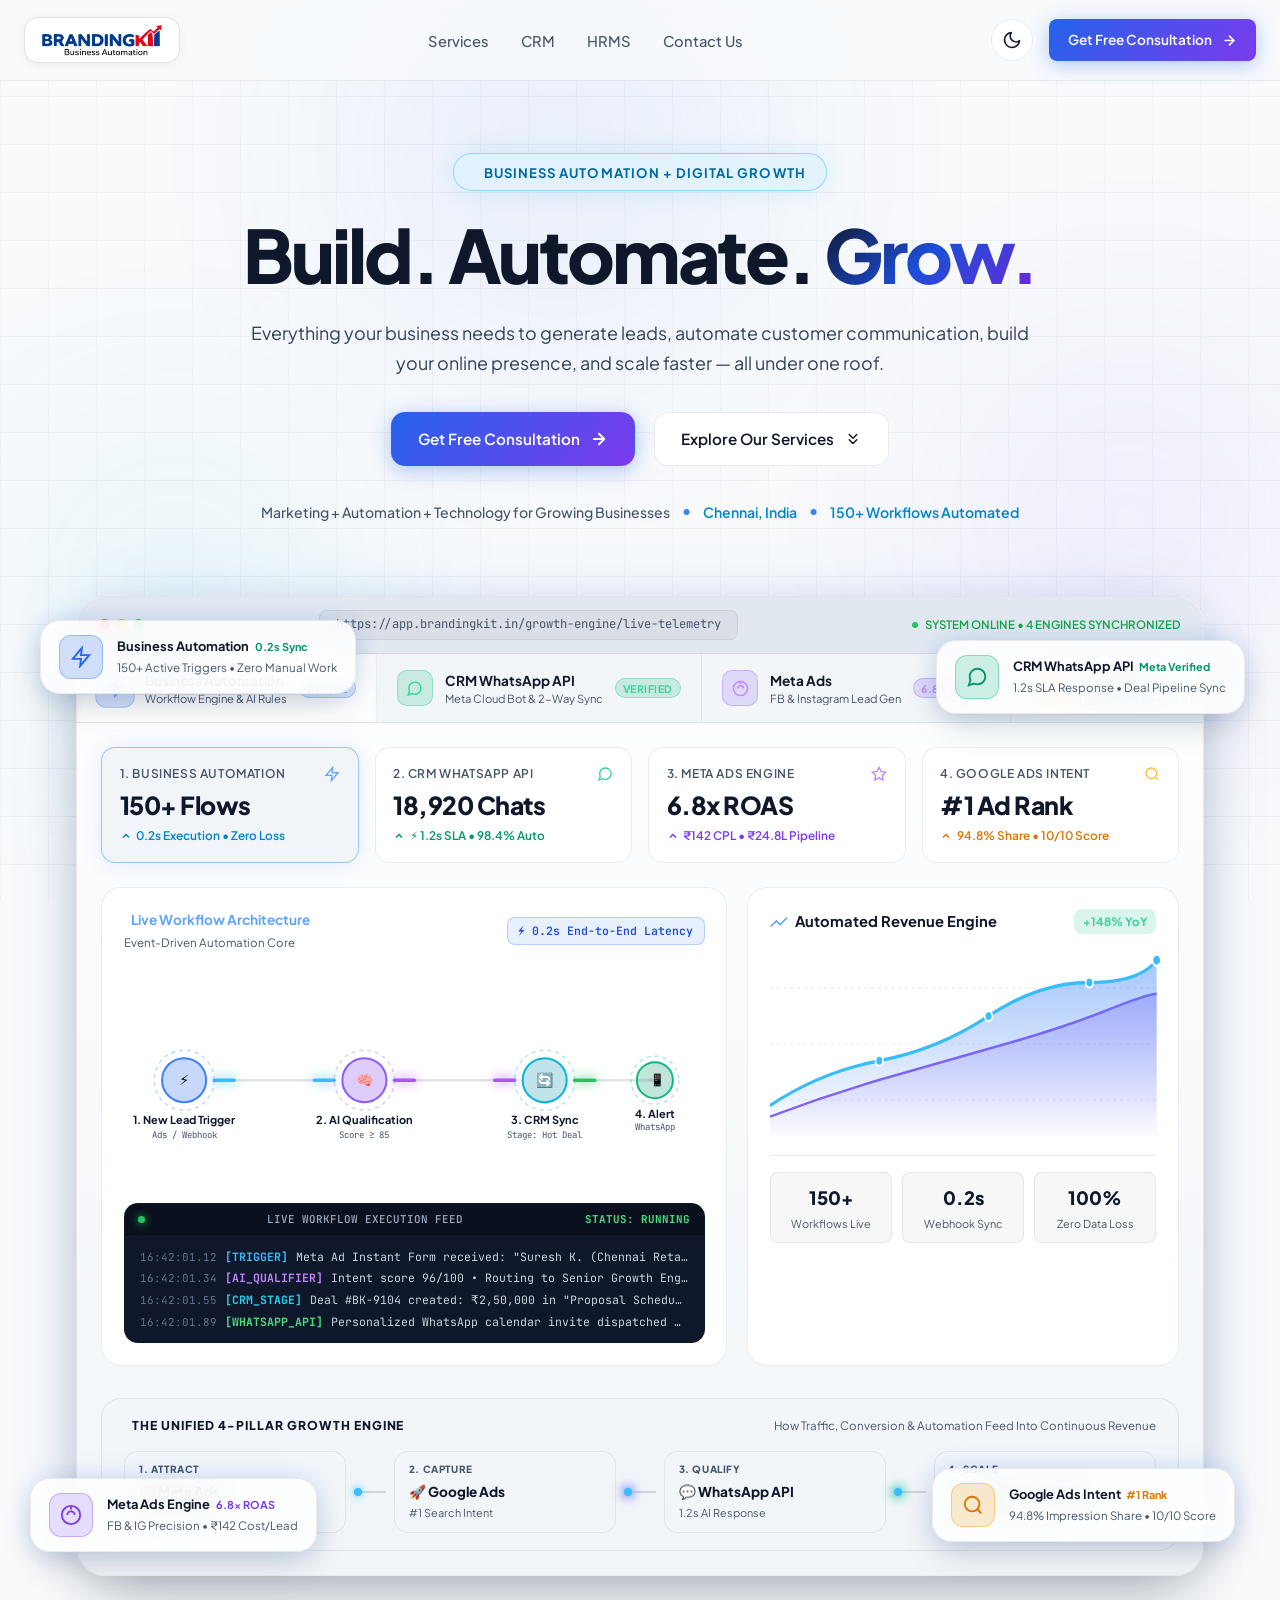
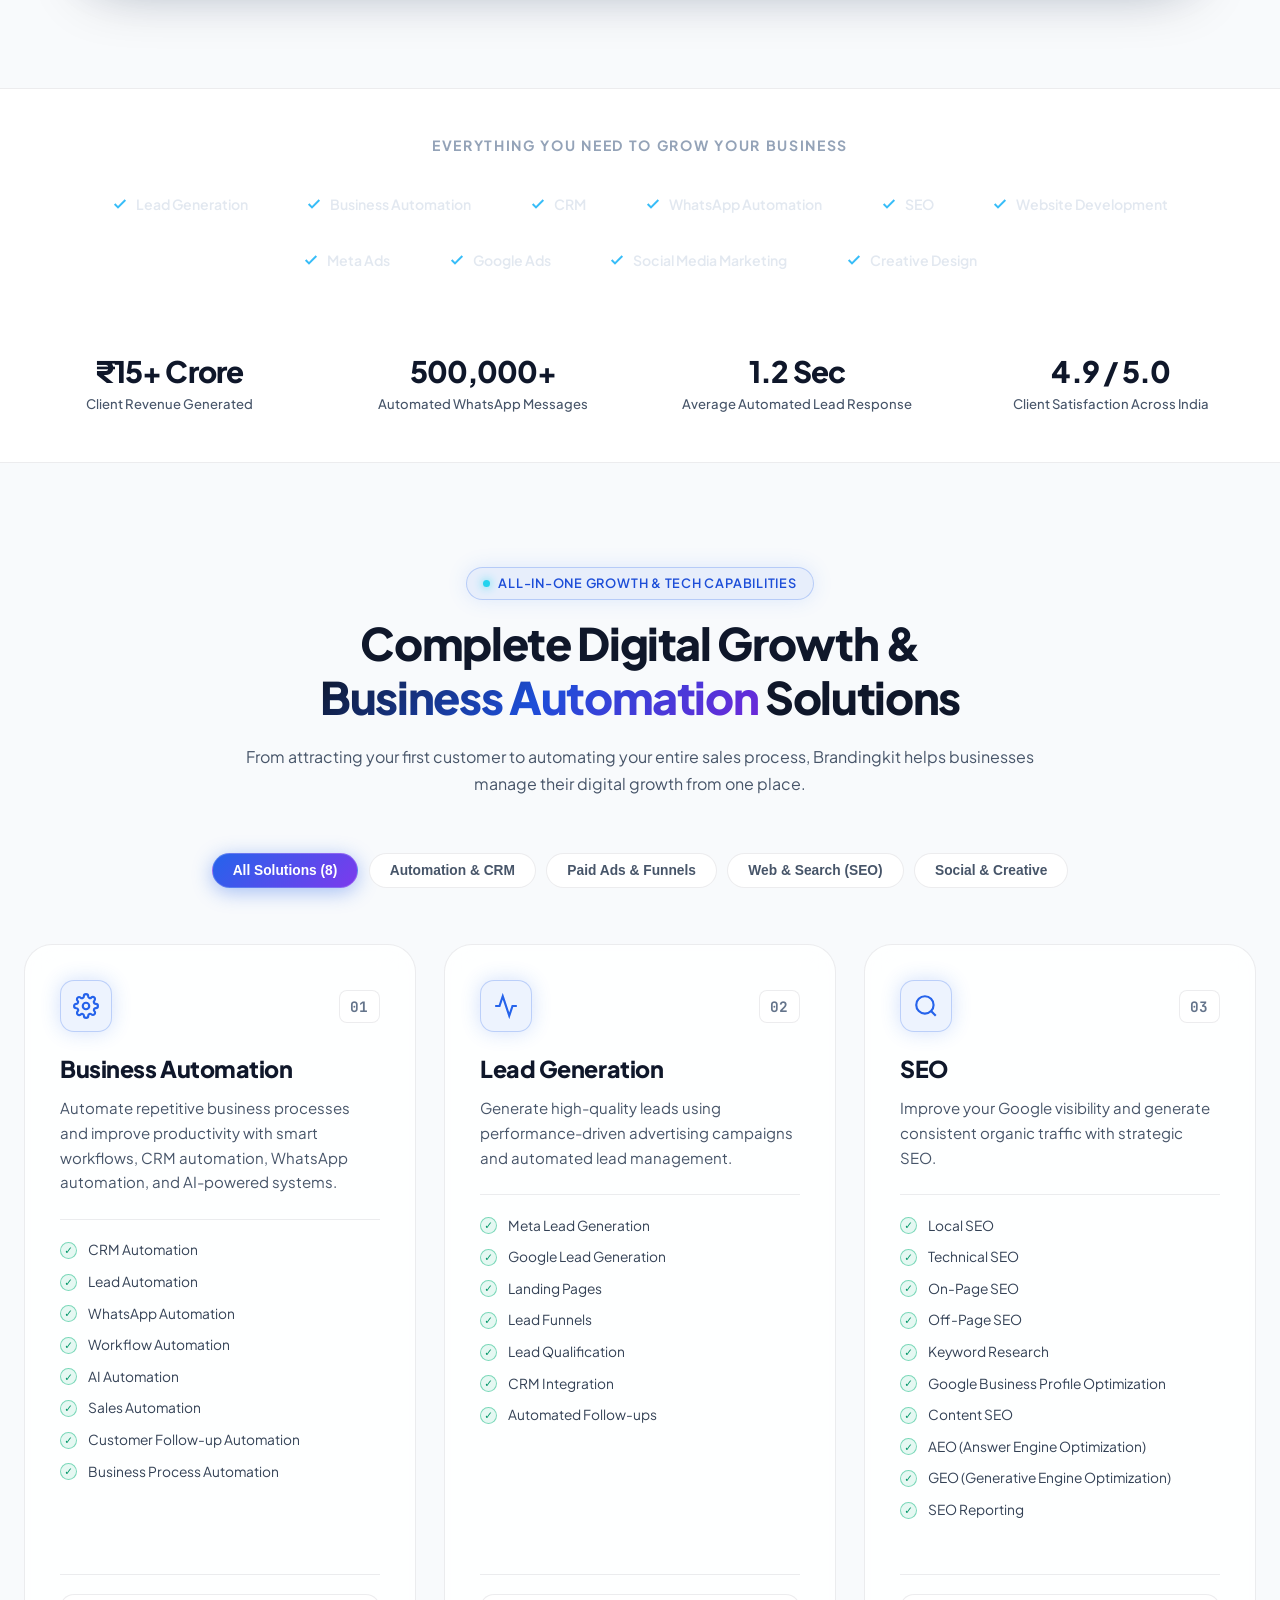
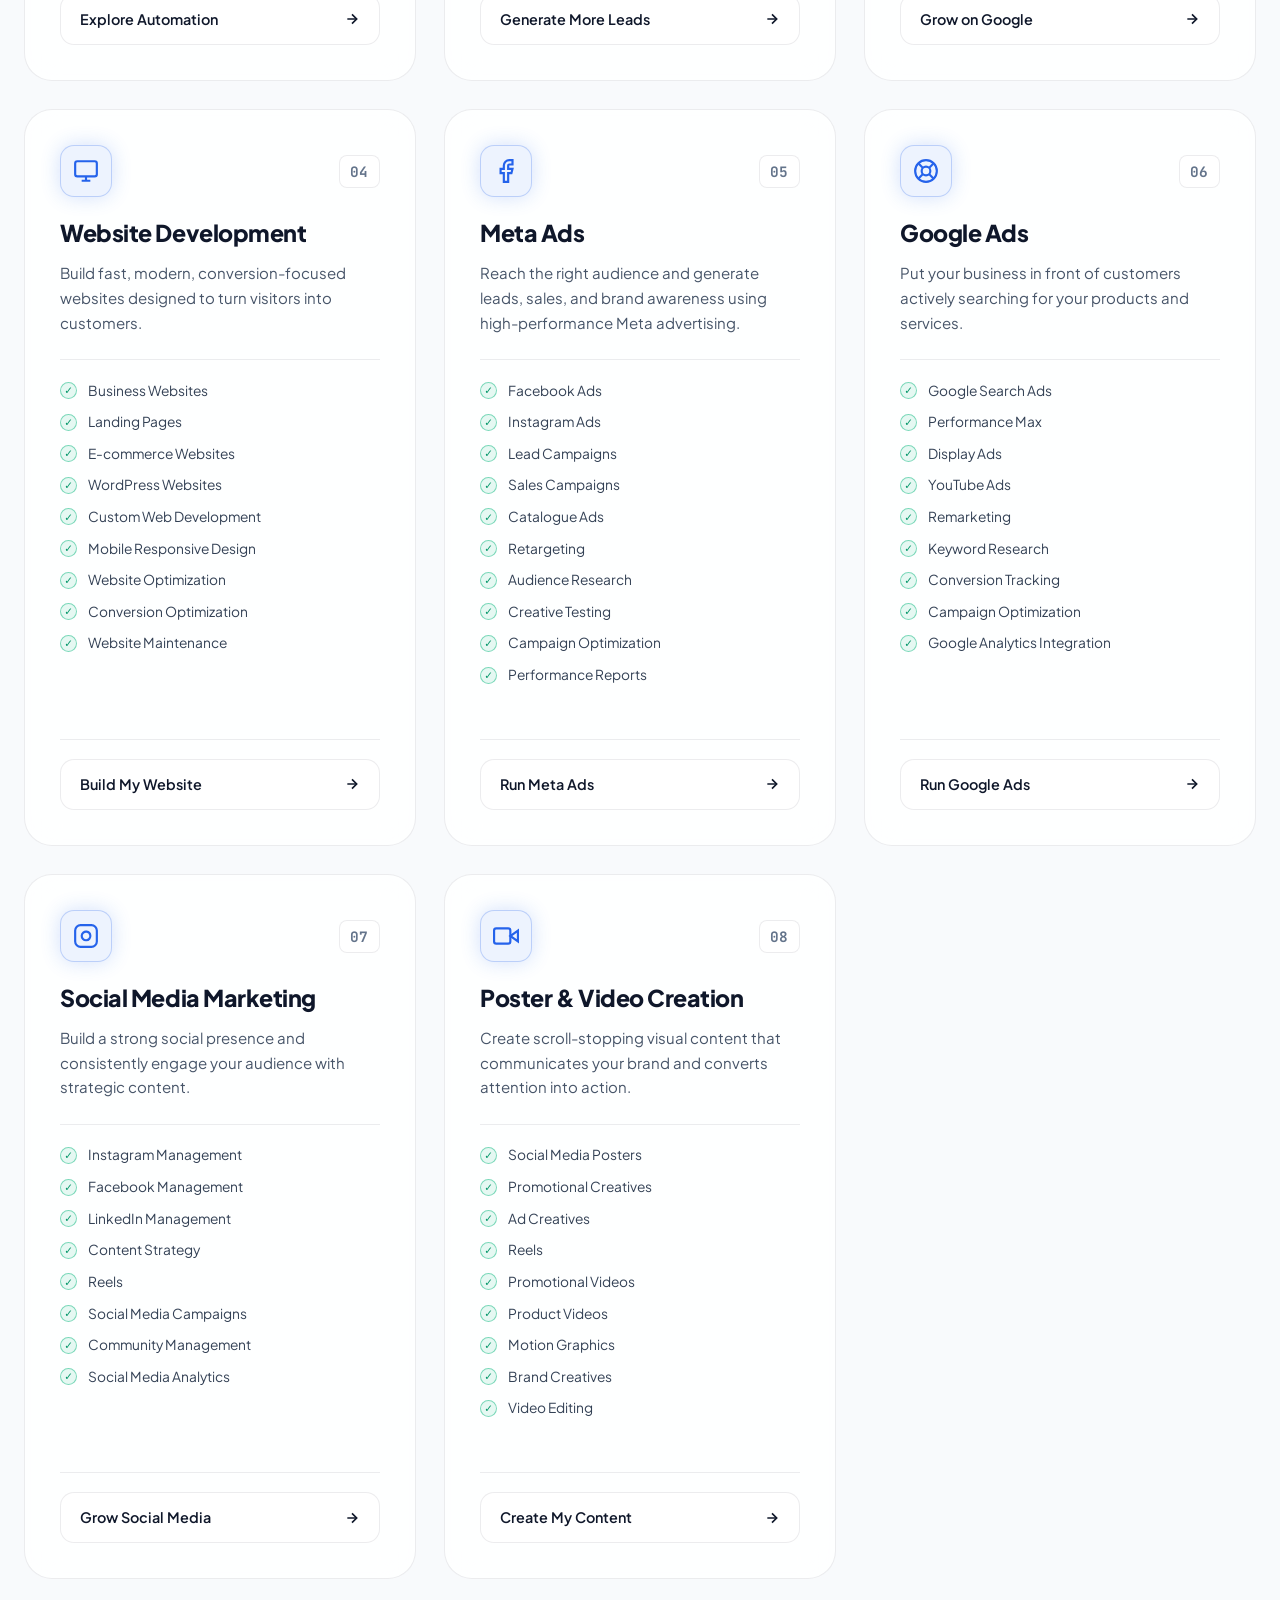
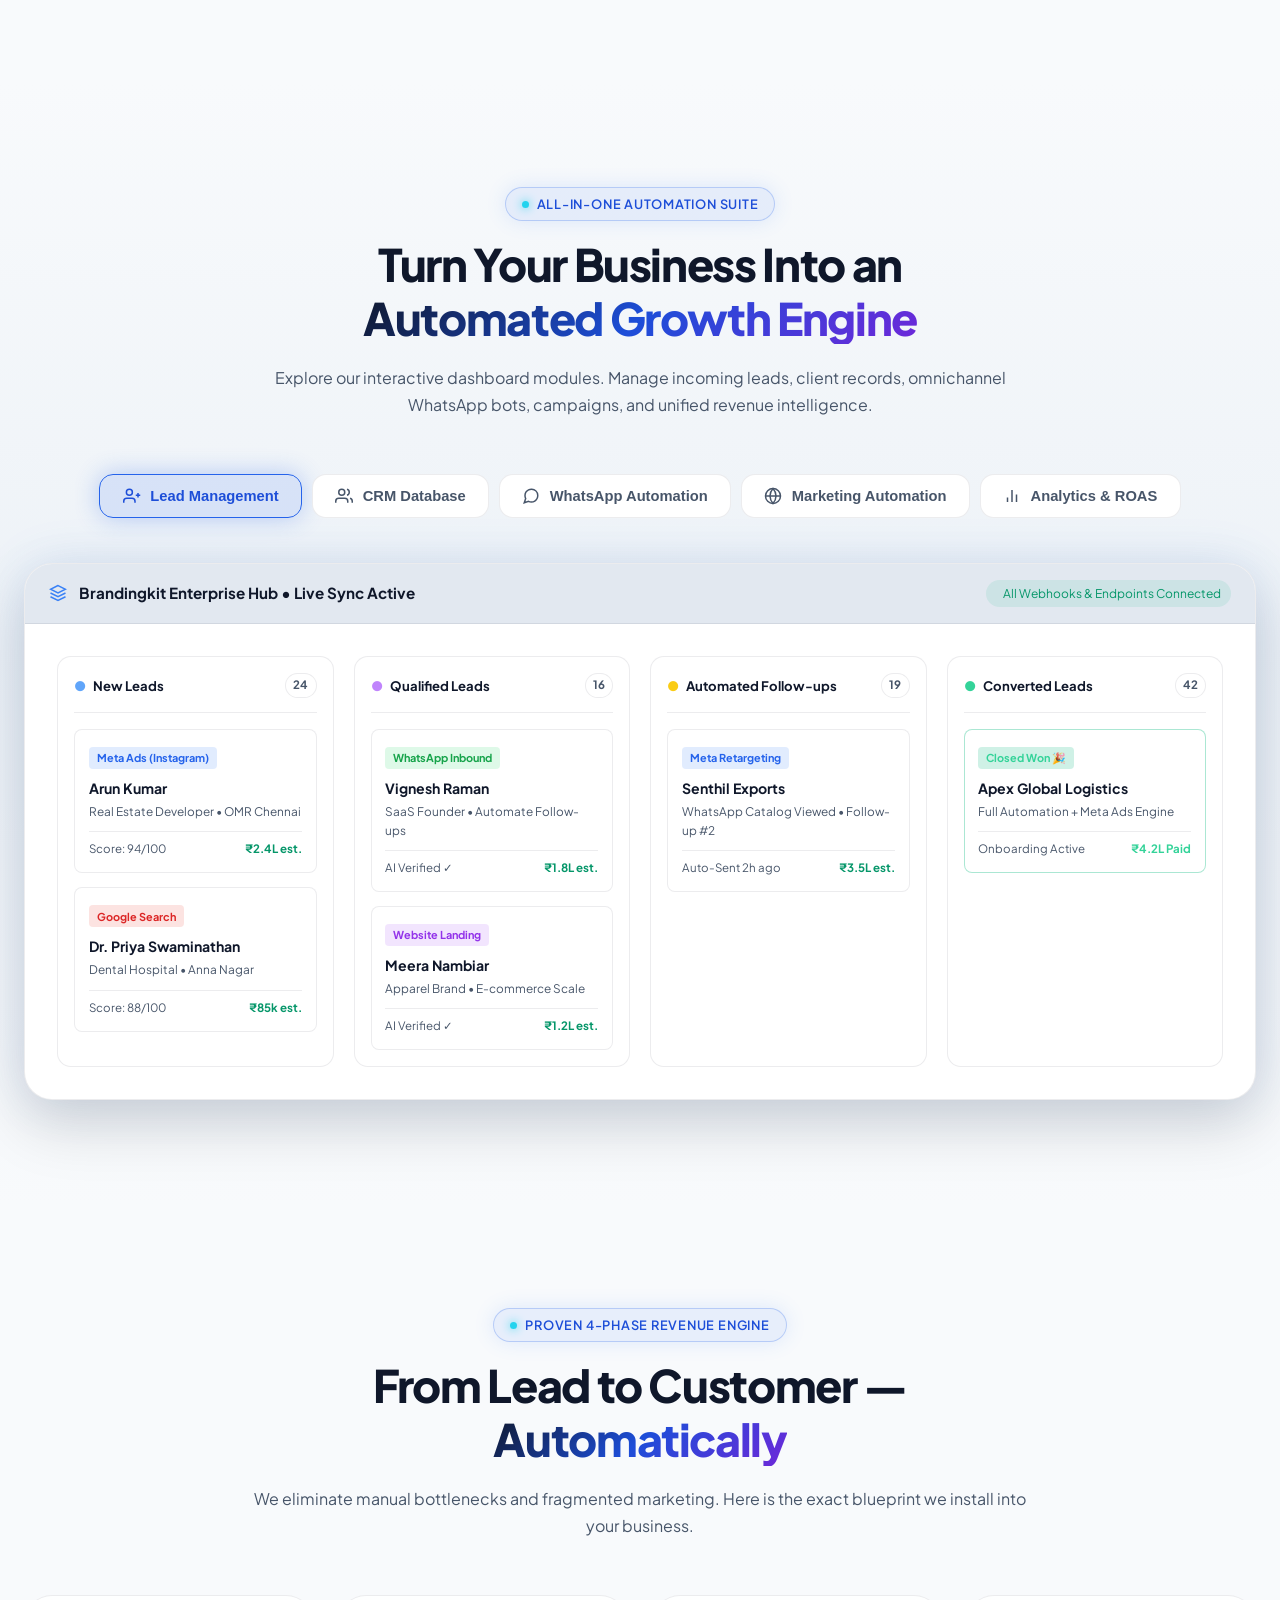
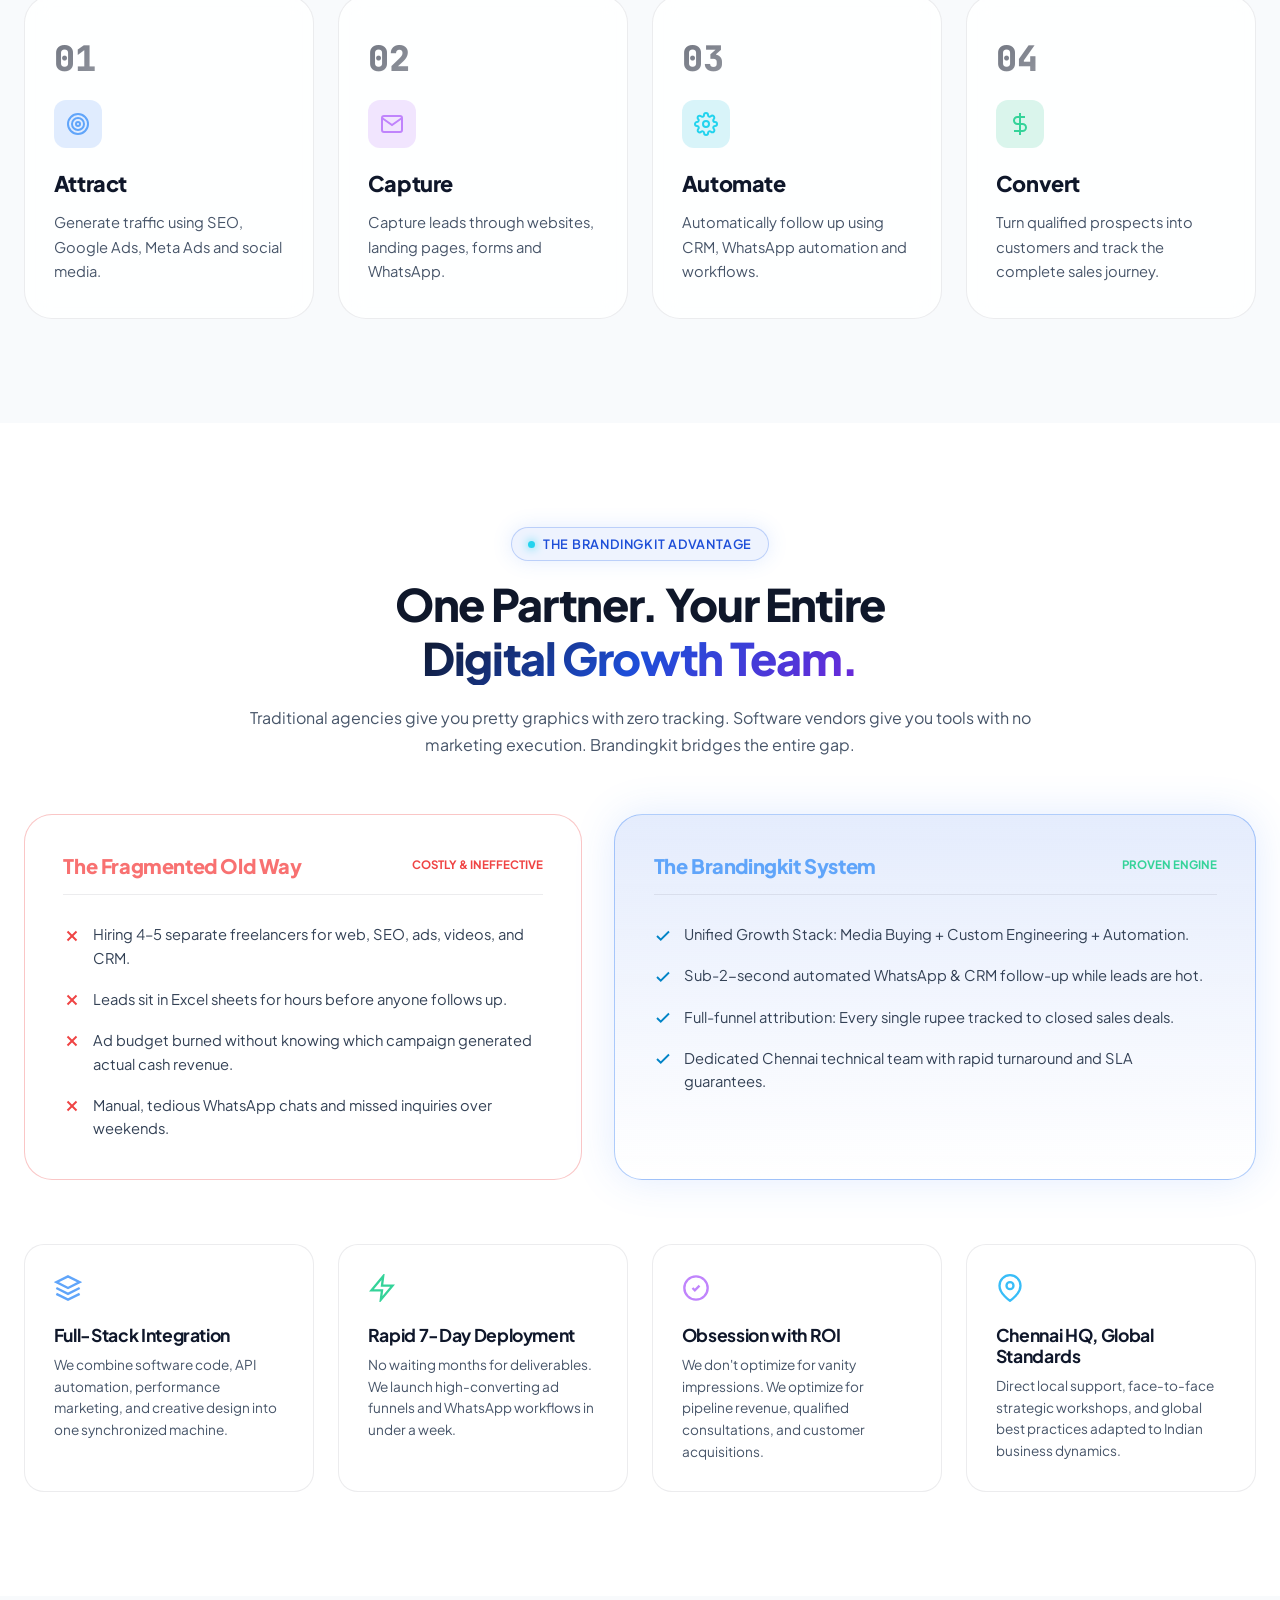
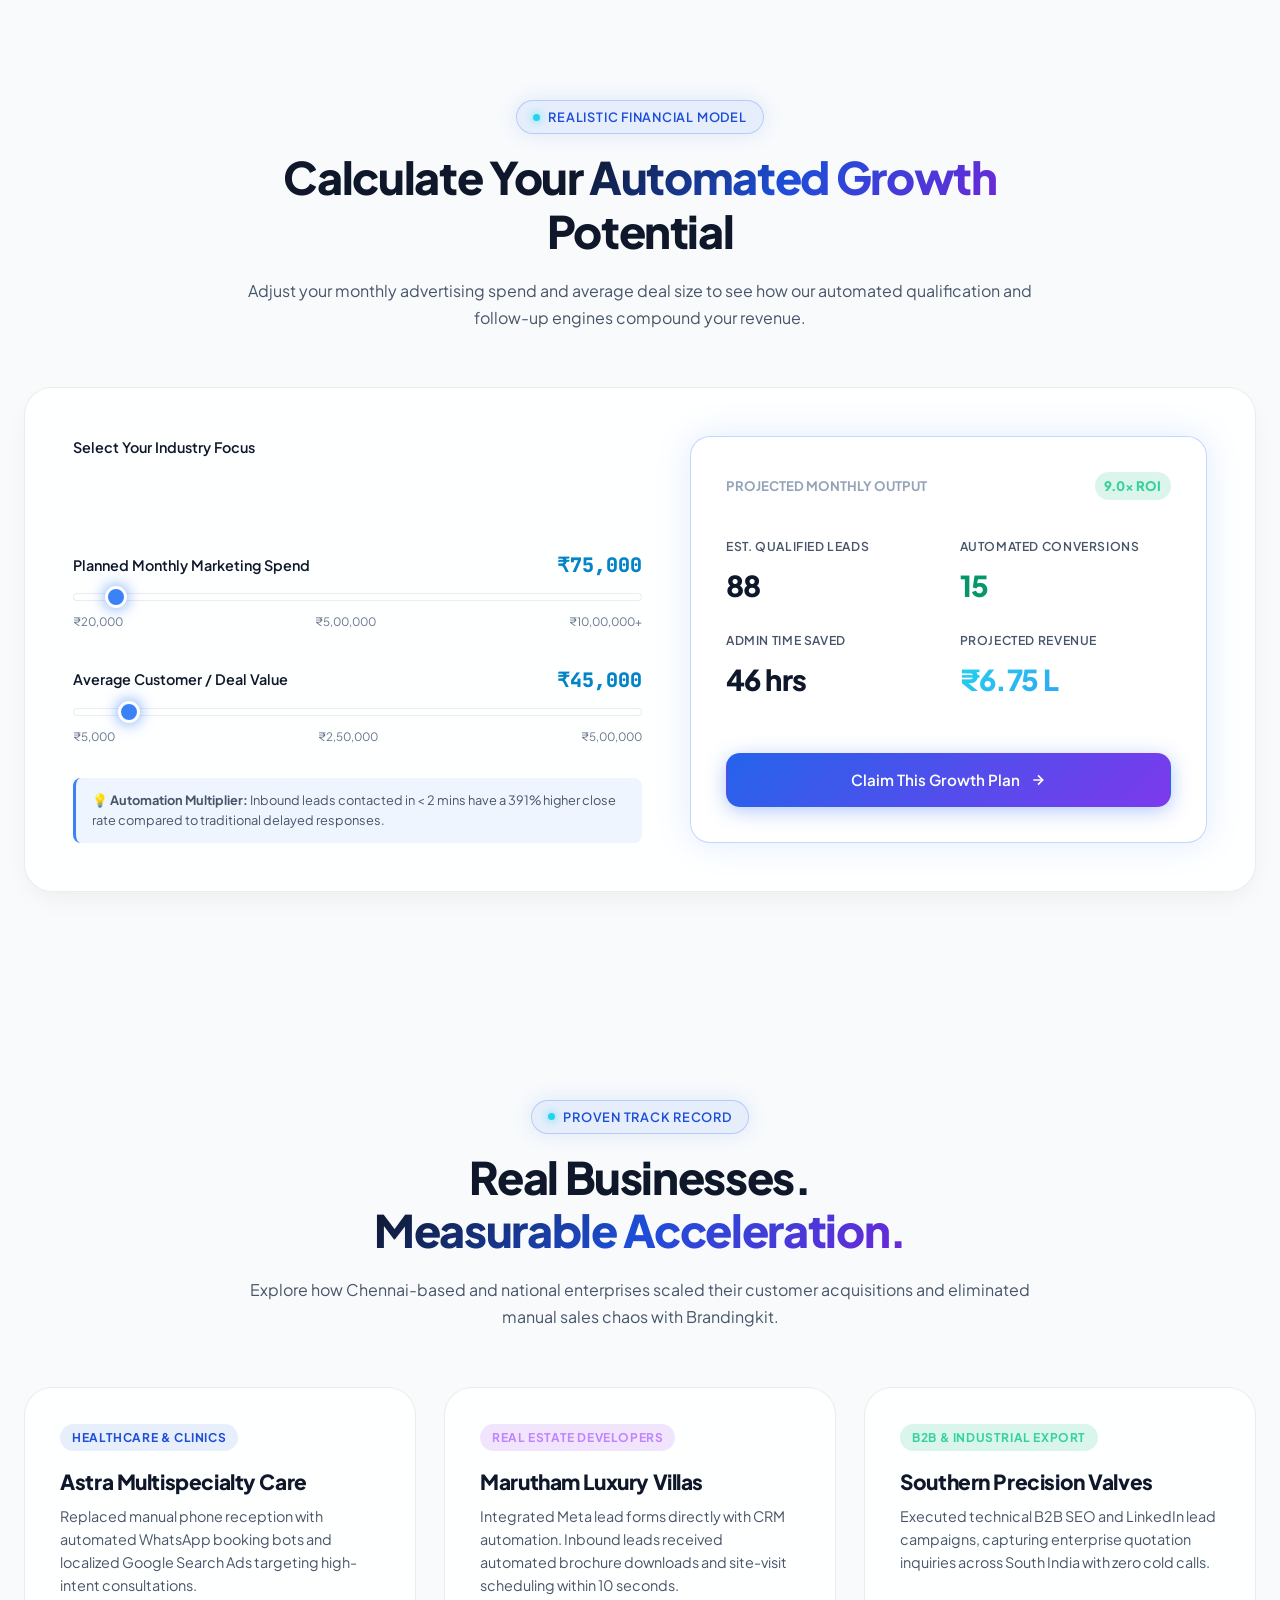
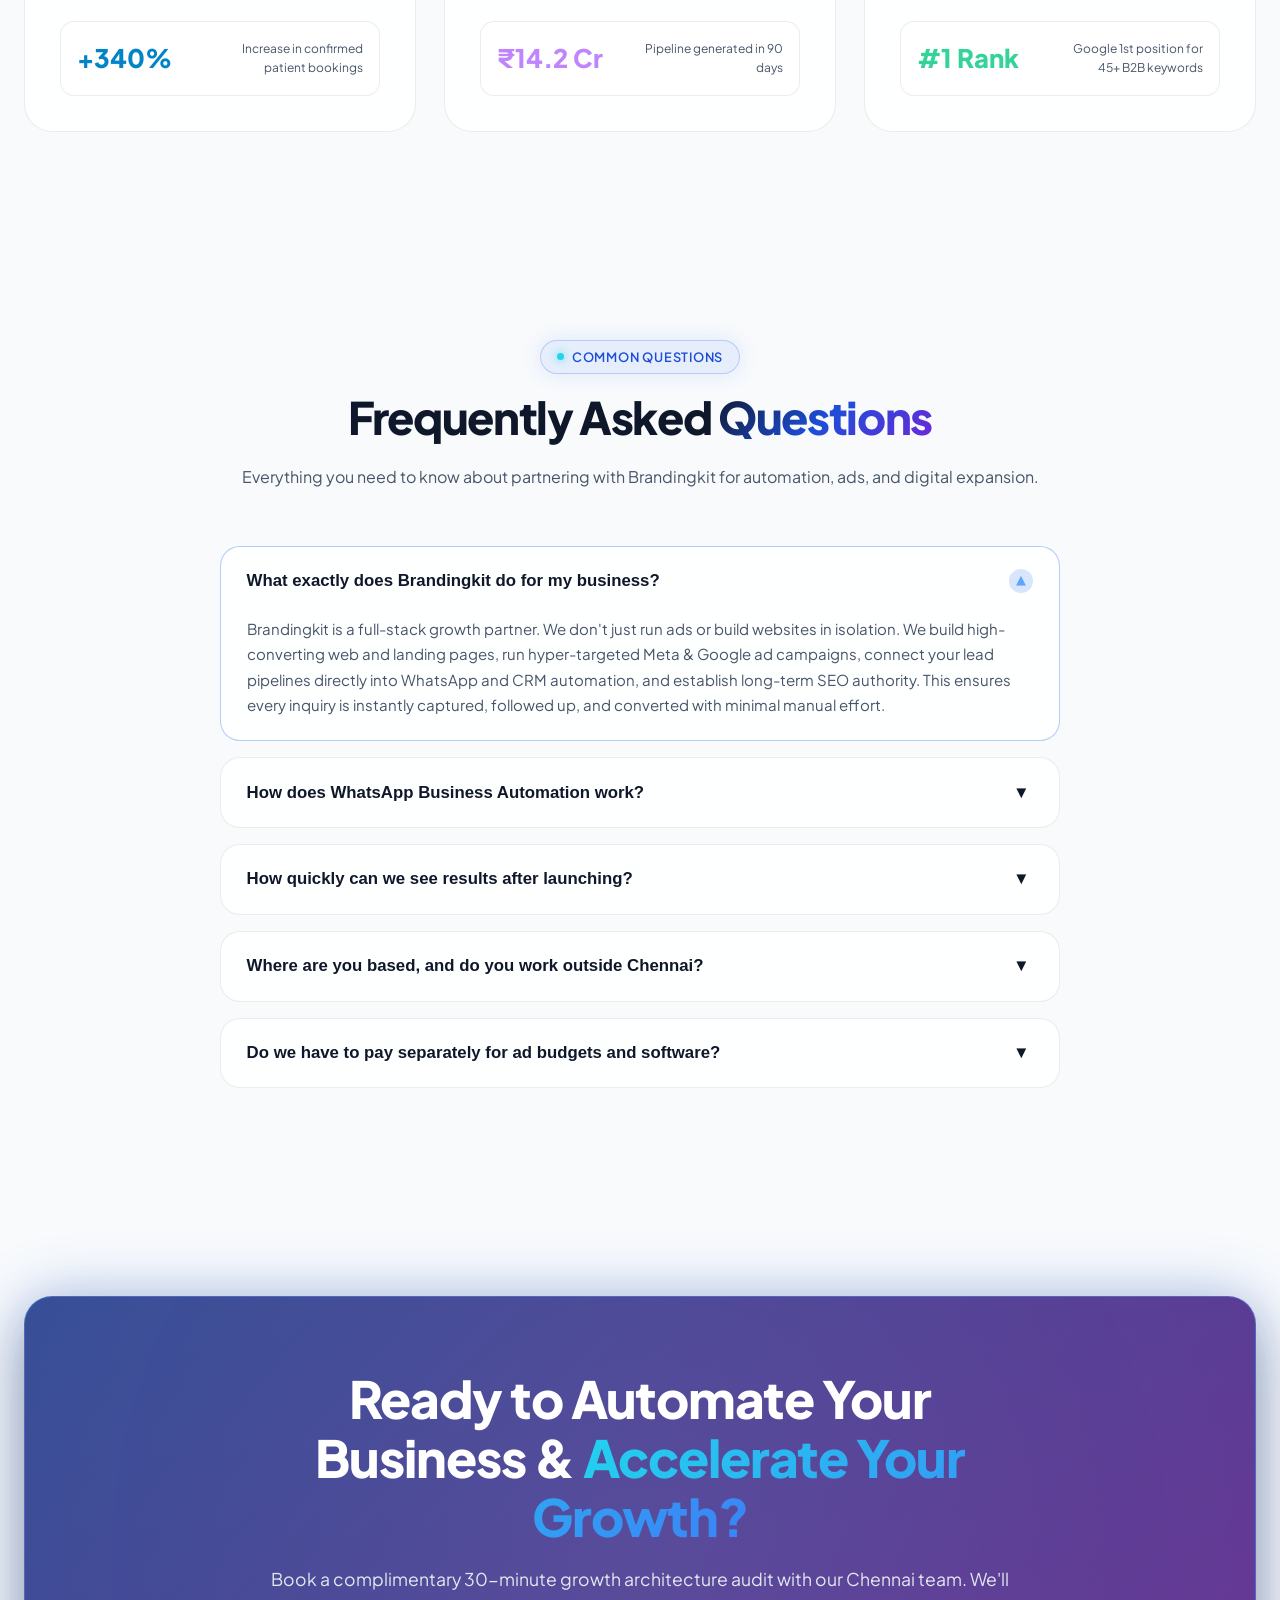
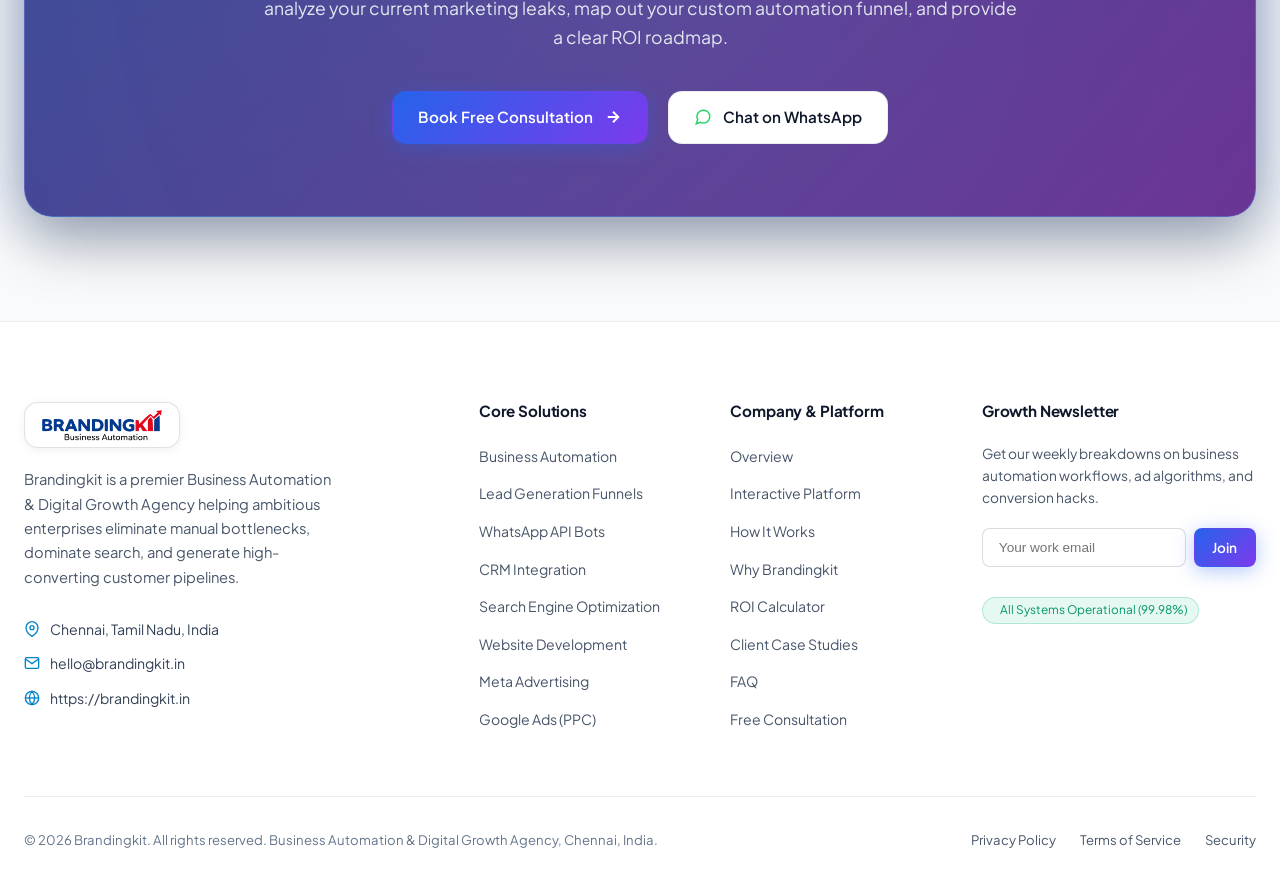
==== index.html @ 122cdb40 "Add rich animated infographics for Business Automation, CRM WhatsApp API, Meta Ads, and Google Ads i" ====
<!DOCTYPE html>
<html lang="en">
<head>
  <meta charset="UTF-8">
  <meta name="viewport" content="width=device-width, initial-scale=1.0">
  <title>Brandingkit | Business Automation & Digital Growth Agency — Chennai</title>
  <meta name="description" content="Brandingkit is a premier Business Automation and Digital Growth Agency based in Chennai, India. Automate your leads, CRM, WhatsApp communication, and scale with high-performance Meta and Google Ads.">
  <meta name="keywords" content="Business Automation, Digital Growth, CRM Automation, WhatsApp Automation, SEO, Website Development, Meta Ads, Google Ads, Chennai Digital Marketing Agency">
  <meta name="author" content="Brandingkit">
  <link rel="canonical" href="https://brandingkit.in/">

  <!-- Open Graph / Social Media -->
  <meta property="og:type" content="website">
  <meta property="og:url" content="https://brandingkit.in/">
  <meta property="og:title" content="Brandingkit — Automate Your Business. Accelerate Your Growth.">
  <meta property="og:description" content="Everything your business needs to generate leads, automate customer communication, build your online presence, and scale faster.">
  <meta property="og:image" content="https://brandingkit.in/og-image.jpg">

  <!-- Google Fonts -->
  <link rel="preconnect" href="https://fonts.googleapis.com">
  <link rel="preconnect" href="https://fonts.gstatic.com" crossorigin>
  <link href="https://fonts.googleapis.com/css2?family=JetBrains+Mono:wght@400;600;700&family=Plus+Jakarta+Sans:wght@400;500;600;700;800;900&display=swap" rel="stylesheet">

  <!-- Stylesheet -->
  <link rel="stylesheet" href="styles.css">

  <!-- Theme Initialization Script (Prevents FOUC) -->
  <script>
    (function() {
      const savedTheme = localStorage.getItem('theme');
      const systemDark = window.matchMedia('(prefers-color-scheme: dark)').matches;
      const theme = savedTheme ? savedTheme : (systemDark ? 'dark' : 'light');
      document.documentElement.setAttribute('data-theme', theme);
    })();
  </script>
</head>
<body>

  <!-- Ambient Light Orbs -->
  <div class="bg-ambient-lights" aria-hidden="true">
    <div class="ambient-orb orb-1"></div>
    <div class="ambient-orb orb-2"></div>
    <div class="ambient-orb orb-3"></div>
  </div>

  <!-- Background Grid -->
  <div class="bg-grid-overlay" aria-hidden="true"></div>

  <!-- ==========================================================================
       SITE HEADER
       ========================================================================== -->
  <header class="site-header">
    <div class="container nav-container">
      <!-- Logo -->
      <a href="#" class="brand-logo" aria-label="Brandingkit Business Automation">
        <div class="logo-image-wrap">
          <img src="logo.png" alt="Brandingkit Business Automation" class="brand-logo-img">
        </div>
      </a>

      <!-- Desktop Navigation -->
      <nav aria-label="Main Navigation">
        <ul class="nav-links">
          <li class="nav-item"><a href="#services">Services</a></li>
          <li class="nav-item"><a href="https://crmautomation.brandingkit.in/" target="_blank" rel="noopener">CRM</a></li>
          <li class="nav-item"><a href="https://hrmmangement.brandingkit.in/" target="_blank" rel="noopener">HRMS</a></li>
          <li class="nav-item"><a href="#consultation" class="open-consultation-btn">Contact Us</a></li>
        </ul>
      </nav>

      <!-- Nav Actions -->
      <div class="nav-actions">
        <!-- Theme Toggle Button -->
        <button class="theme-toggle-btn" id="themeToggleBtn" aria-label="Toggle Light / Dark Theme" title="Toggle Light / Dark Mode">
          <svg class="sun-icon" width="20" height="20" viewBox="0 0 24 24" fill="none" stroke="currentColor" stroke-width="2" stroke-linecap="round" stroke-linejoin="round">
            <circle cx="12" cy="12" r="5"></circle>
            <line x1="12" y1="1" x2="12" y2="3"></line>
            <line x1="12" y1="21" x2="12" y2="23"></line>
            <line x1="4.22" y1="4.22" x2="5.64" y2="5.64"></line>
            <line x1="18.36" y1="18.36" x2="19.78" y2="19.78"></line>
            <line x1="1" y1="12" x2="3" y2="12"></line>
            <line x1="21" y1="12" x2="23" y2="12"></line>
            <line x1="4.22" y1="19.78" x2="5.64" y2="18.36"></line>
            <line x1="18.36" y1="5.64" x2="19.78" y2="4.22"></line>
          </svg>
          <svg class="moon-icon" width="20" height="20" viewBox="0 0 24 24" fill="none" stroke="currentColor" stroke-width="2" stroke-linecap="round" stroke-linejoin="round">
            <path d="M21 12.79A9 9 0 1 1 11.21 3 7 7 0 0 0 21 12.79z"></path>
          </svg>
        </button>

        <a href="#consultation" class="btn btn-primary btn-sm open-consultation-btn">
          <span>Get Free Consultation</span>
          <svg width="15" height="15" viewBox="0 0 24 24" fill="none" stroke="currentColor" stroke-width="2.5" stroke-linecap="round" stroke-linejoin="round">
            <line x1="5" y1="12" x2="19" y2="12"></line>
            <polyline points="12 5 19 12 12 19"></polyline>
          </svg>
        </a>

        <!-- Mobile Drawer Toggle -->
        <button class="mobile-menu-toggle" aria-label="Open Navigation Menu" aria-expanded="false">
          <svg width="24" height="24" viewBox="0 0 24 24" fill="none" stroke="currentColor" stroke-width="2" stroke-linecap="round" stroke-linejoin="round">
            <line x1="3" y1="12" x2="21" y2="12"></line>
            <line x1="3" y1="6" x2="21" y2="6"></line>
            <line x1="3" y1="18" x2="21" y2="18"></line>
          </svg>
        </button>
      </div>
    </div>
  </header>

  <!-- Mobile Drawer Menu -->
  <div class="mobile-nav-drawer" aria-label="Mobile Navigation Drawer">
    <ul class="mobile-drawer-links">
      <li><a href="#services">Services</a></li>
      <li><a href="https://crmautomation.brandingkit.in/" target="_blank" rel="noopener">CRM Automation</a></li>
      <li><a href="https://hrmmangement.brandingkit.in/" target="_blank" rel="noopener">HRMS Management</a></li>
      <li><a href="#consultation" class="open-consultation-btn">Contact Us</a></li>
    </ul>
    <div>
      <button class="theme-toggle-btn mobile-theme-btn" aria-label="Toggle Light / Dark Theme">
        <svg class="sun-icon" width="20" height="20" viewBox="0 0 24 24" fill="none" stroke="currentColor" stroke-width="2" stroke-linecap="round" stroke-linejoin="round">
          <circle cx="12" cy="12" r="5"></circle>
          <line x1="12" y1="1" x2="12" y2="3"></line>
          <line x1="12" y1="21" x2="12" y2="23"></line>
          <line x1="4.22" y1="4.22" x2="5.64" y2="5.64"></line>
          <line x1="18.36" y1="18.36" x2="19.78" y2="19.78"></line>
          <line x1="1" y1="12" x2="3" y2="12"></line>
          <line x1="21" y1="12" x2="23" y2="12"></line>
          <line x1="4.22" y1="19.78" x2="5.64" y2="18.36"></line>
          <line x1="18.36" y1="5.64" x2="19.78" y2="4.22"></line>
        </svg>
        <svg class="moon-icon" width="20" height="20" viewBox="0 0 24 24" fill="none" stroke="currentColor" stroke-width="2" stroke-linecap="round" stroke-linejoin="round">
          <path d="M21 12.79A9 9 0 1 1 11.21 3 7 7 0 0 0 21 12.79z"></path>
        </svg>
        <span class="theme-toggle-text">Light Mode</span>
      </button>

      <a href="#consultation" class="btn btn-primary open-consultation-btn" style="width: 100%; margin-bottom: 1rem;">
        Get Free Consultation
      </a>
      <p style="font-size: 0.8rem; color: var(--text-muted); text-align: center;">
        📍 Chennai, Tamil Nadu, India • brandingkit.in
      </p>
    </div>
  </div>

  <main>
    <!-- ==========================================================================
         HERO SECTION
         ========================================================================== -->
    <section class="hero-section" id="hero">
      <div class="container">
        
        <!-- Hero Content -->
        <div class="hero-content">
          <div class="hero-badge-wrap">
            <div class="hero-badge">
              <span class="pulse-dot"></span>
              BUSINESS AUTOMATION + DIGITAL GROWTH
            </div>
          </div>

          <h1 class="hero-headline">
            Build. Automate. <span class="text-gradient">Grow.</span>
          </h1>

          <p class="hero-subheadline">
            Everything your business needs to generate leads, automate customer communication, build your online presence, and scale faster — all under one roof.
          </p>

          <div class="hero-cta-group">
            <a href="#consultation" class="btn btn-primary open-consultation-btn">
              <span>Get Free Consultation</span>
              <svg width="18" height="18" viewBox="0 0 24 24" fill="none" stroke="currentColor" stroke-width="2.5" stroke-linecap="round" stroke-linejoin="round">
                <line x1="5" y1="12" x2="19" y2="12"></line>
                <polyline points="12 5 19 12 12 19"></polyline>
              </svg>
            </a>

            <a href="#services" class="btn btn-secondary">
              <span>Explore Our Services</span>
              <svg width="18" height="18" viewBox="0 0 24 24" fill="none" stroke="currentColor" stroke-width="2" stroke-linecap="round" stroke-linejoin="round">
                <path d="M7 13l5 5 5-5M7 6l5 5 5-5"/>
              </svg>
            </a>
          </div>

          <div class="hero-trust-message">
            <span class="trust-tag">Marketing + Automation + Technology for Growing Businesses</span>
            <span class="trust-bullet">●</span>
            <span class="trust-highlight">Chennai, India</span>
            <span class="trust-bullet">●</span>
            <span class="trust-highlight">150+ Workflows Automated</span>
          </div>
        </div>

        <!-- Hero Futuristic Automation Dashboard & Animated Infographics Hub -->
        <div class="hero-dashboard-wrapper">
          
          <!-- Floating UI Cards (Interactive Pillars) -->
          <!-- Card 1 (Top Left): Business Automation -->
          <div class="floating-card float-top-left" data-hero-target="automation" title="Click to view Business Automation Infographic">
            <div class="float-icon-box icon-blue-glow">
              <svg width="22" height="22" viewBox="0 0 24 24" fill="none" stroke="currentColor" stroke-width="2">
                <polygon points="13 2 3 14 12 14 11 22 21 10 12 10 13 2"/>
              </svg>
            </div>
            <div class="float-content">
              <div class="float-title">
                Business Automation
                <span class="float-tag">0.2s Sync</span>
              </div>
              <div class="float-subtitle">150+ Active Triggers • Zero Manual Work</div>
            </div>
          </div>

          <!-- Card 2 (Top Right): CRM WhatsApp API -->
          <div class="floating-card float-top-right" data-hero-target="whatsapp" title="Click to view WhatsApp API Infographic">
            <div class="float-icon-box icon-green-glow">
              <svg width="22" height="22" viewBox="0 0 24 24" fill="none" stroke="currentColor" stroke-width="2">
                <path d="M21 11.5a8.38 8.38 0 0 1-.9 3.8 8.5 8.5 0 0 1-7.6 4.7 8.38 8.38 0 0 1-3.8-.9L3 21l1.9-5.7a8.38 8.38 0 0 1-.9-3.8 8.5 8.5 0 0 1 4.7-7.6 8.38 8.38 0 0 1 3.8-.9h.5a8.48 8.48 0 0 1 8 8v.5z"/>
              </svg>
            </div>
            <div class="float-content">
              <div class="float-title">
                CRM WhatsApp API
                <span class="float-tag badge-green">Meta Verified</span>
              </div>
              <div class="float-subtitle">1.2s SLA Response • Deal Pipeline Sync</div>
            </div>
          </div>

          <!-- Card 3 (Bottom Left): Meta Ads -->
          <div class="floating-card float-bottom-left" data-hero-target="metaads" title="Click to view Meta Ads Infographic">
            <div class="float-icon-box icon-purple-glow">
              <svg width="22" height="22" viewBox="0 0 24 24" fill="none" stroke="currentColor" stroke-width="2">
                <circle cx="12" cy="12" r="10"/>
                <path d="M8 12a4 4 0 0 1 8 0"/>
                <line x1="12" y1="2" x2="12" y2="6"/>
              </svg>
            </div>
            <div class="float-content">
              <div class="float-title">
                Meta Ads Engine
                <span class="float-tag badge-purple">6.8x ROAS</span>
              </div>
              <div class="float-subtitle">FB & IG Precision • ₹142 Cost/Lead</div>
            </div>
          </div>

          <!-- Card 4 (Bottom Right): Google Ads -->
          <div class="floating-card float-bottom-right" data-hero-target="googleads" title="Click to view Google Ads Infographic">
            <div class="float-icon-box icon-amber-glow">
              <svg width="22" height="22" viewBox="0 0 24 24" fill="none" stroke="currentColor" stroke-width="2">
                <circle cx="11" cy="11" r="8"/>
                <line x1="21" y1="21" x2="16.65" y2="16.65"/>
              </svg>
            </div>
            <div class="float-content">
              <div class="float-title">
                Google Ads Intent
                <span class="float-tag badge-gold">#1 Rank</span>
              </div>
              <div class="float-subtitle">94.8% Impression Share • 10/10 Score</div>
            </div>
          </div>

          <!-- The Dashboard Mockup Frame -->
          <div class="dashboard-mockup-frame">
            
            <!-- Window Topbar -->
            <div class="window-header">
              <div class="window-dots">
                <div class="dot red"></div>
                <div class="dot yellow"></div>
                <div class="dot green"></div>
              </div>
              <div class="window-title-bar">
                <span>https://app.brandingkit.in/growth-engine/live-telemetry</span>
              </div>
              <div class="window-badge">
                <span class="live-dot"></span>
                <span>SYSTEM ONLINE • 4 ENGINES SYNCHRONIZED</span>
              </div>
            </div>

            <!-- Infographic Pillar Navigation Tabs -->
            <div class="hero-infographic-nav" role="tablist" aria-label="Growth Pillars Infographics">
              <!-- Tab 1: Business Automation -->
              <button class="hero-info-tab active" data-pillar="automation" role="tab" aria-selected="true" aria-controls="panel-automation" id="tab-automation">
                <span class="tab-indicator-bar"><span class="tab-progress-fill"></span></span>
                <span class="tab-icon-wrap icon-blue">
                  <svg width="17" height="17" viewBox="0 0 24 24" fill="none" stroke="currentColor" stroke-width="2">
                    <polygon points="13 2 3 14 12 14 11 22 21 10 12 10 13 2"/>
                  </svg>
                </span>
                <div class="tab-text-group">
                  <span class="tab-label">Business Automation</span>
                  <span class="tab-sub">Workflow Engine & AI Rules</span>
                </div>
                <span class="tab-live-badge live-blue">Active</span>
              </button>

              <!-- Tab 2: CRM WhatsApp API -->
              <button class="hero-info-tab" data-pillar="whatsapp" role="tab" aria-selected="false" aria-controls="panel-whatsapp" id="tab-whatsapp">
                <span class="tab-indicator-bar"><span class="tab-progress-fill"></span></span>
                <span class="tab-icon-wrap icon-green">
                  <svg width="17" height="17" viewBox="0 0 24 24" fill="none" stroke="currentColor" stroke-width="2">
                    <path d="M21 11.5a8.38 8.38 0 0 1-.9 3.8 8.5 8.5 0 0 1-7.6 4.7 8.38 8.38 0 0 1-3.8-.9L3 21l1.9-5.7a8.38 8.38 0 0 1-.9-3.8 8.5 8.5 0 0 1 4.7-7.6 8.38 8.38 0 0 1 3.8-.9h.5a8.48 8.48 0 0 1 8 8v.5z"/>
                  </svg>
                </span>
                <div class="tab-text-group">
                  <span class="tab-label">CRM WhatsApp API</span>
                  <span class="tab-sub">Meta Cloud Bot & 2-Way Sync</span>
                </div>
                <span class="tab-live-badge live-green">Verified</span>
              </button>

              <!-- Tab 3: Meta Ads -->
              <button class="hero-info-tab" data-pillar="metaads" role="tab" aria-selected="false" aria-controls="panel-metaads" id="tab-metaads">
                <span class="tab-indicator-bar"><span class="tab-progress-fill"></span></span>
                <span class="tab-icon-wrap icon-purple">
                  <svg width="17" height="17" viewBox="0 0 24 24" fill="none" stroke="currentColor" stroke-width="2">
                    <circle cx="12" cy="12" r="10"/>
                    <path d="M8 12a4 4 0 0 1 8 0"/>
                    <line x1="12" y1="2" x2="12" y2="6"/>
                  </svg>
                </span>
                <div class="tab-text-group">
                  <span class="tab-label">Meta Ads</span>
                  <span class="tab-sub">FB & Instagram Lead Gen</span>
                </div>
                <span class="tab-live-badge live-purple">6.8x ROAS</span>
              </button>

              <!-- Tab 4: Google Ads -->
              <button class="hero-info-tab" data-pillar="googleads" role="tab" aria-selected="false" aria-controls="panel-googleads" id="tab-googleads">
                <span class="tab-indicator-bar"><span class="tab-progress-fill"></span></span>
                <span class="tab-icon-wrap icon-amber">
                  <svg width="17" height="17" viewBox="0 0 24 24" fill="none" stroke="currentColor" stroke-width="2">
                    <circle cx="11" cy="11" r="8"/>
                    <line x1="21" y1="21" x2="16.65" y2="16.65"/>
                  </svg>
                </span>
                <div class="tab-text-group">
                  <span class="tab-label">Google Ads</span>
                  <span class="tab-sub">High-Intent Search & P-Max</span>
                </div>
                <span class="tab-live-badge live-amber">#1 Rank</span>
              </button>
            </div>

            <!-- Dashboard Body -->
            <div class="dashboard-grid-layout">
              
              <!-- Top 4 Live Metrics Cards (Clickable) -->
              <div class="metrics-strip-row">
                
                <div class="mini-stat-card active-card" data-hero-target="automation" role="button" tabindex="0" title="Switch to Business Automation">
                  <div class="mini-stat-label">
                    <span>1. Business Automation</span>
                    <svg class="mini-stat-icon icon-blue-text" viewBox="0 0 24 24" fill="none" stroke="currentColor" stroke-width="2">
                      <polygon points="13 2 3 14 12 14 11 22 21 10 12 10 13 2"/>
                    </svg>
                  </div>
                  <div class="mini-stat-value">150+ Flows</div>
                  <div class="mini-stat-trend trend-cyan">
                    <svg width="12" height="12" viewBox="0 0 24 24" fill="none" stroke="currentColor" stroke-width="3">
                      <polyline points="18 15 12 9 6 15"/>
                    </svg>
                    <span>0.2s Execution • Zero Loss</span>
                  </div>
                </div>

                <div class="mini-stat-card" data-hero-target="whatsapp" role="button" tabindex="0" title="Switch to WhatsApp API">
                  <div class="mini-stat-label">
                    <span>2. CRM WhatsApp API</span>
                    <svg class="mini-stat-icon icon-green-text" viewBox="0 0 24 24" fill="none" stroke="currentColor" stroke-width="2">
                      <path d="M21 11.5a8.38 8.38 0 0 1-.9 3.8 8.5 8.5 0 0 1-7.6 4.7 8.38 8.38 0 0 1-3.8-.9L3 21l1.9-5.7a8.38 8.38 0 0 1-.9-3.8 8.5 8.5 0 0 1 4.7-7.6 8.38 8.38 0 0 1 3.8-.9h.5a8.48 8.48 0 0 1 8 8v.5z"/>
                    </svg>
                  </div>
                  <div class="mini-stat-value">18,920 Chats</div>
                  <div class="mini-stat-trend trend-up">
                    <svg width="12" height="12" viewBox="0 0 24 24" fill="none" stroke="currentColor" stroke-width="3">
                      <polyline points="18 15 12 9 6 15"/>
                    </svg>
                    <span>⚡ 1.2s SLA • 98.4% Auto</span>
                  </div>
                </div>

                <div class="mini-stat-card" data-hero-target="metaads" role="button" tabindex="0" title="Switch to Meta Ads">
                  <div class="mini-stat-label">
                    <span>3. Meta Ads Engine</span>
                    <svg class="mini-stat-icon icon-purple-text" viewBox="0 0 24 24" fill="none" stroke="currentColor" stroke-width="2">
                      <polygon points="12 2 15.09 8.26 22 9.27 17 14.14 18.18 21.02 12 17.77 5.82 21.02 7 14.14 2 9.27 8.91 8.26 12 2"/>
                    </svg>
                  </div>
                  <div class="mini-stat-value">6.8x ROAS</div>
                  <div class="mini-stat-trend trend-purple">
                    <svg width="12" height="12" viewBox="0 0 24 24" fill="none" stroke="currentColor" stroke-width="3">
                      <polyline points="18 15 12 9 6 15"/>
                    </svg>
                    <span>₹142 CPL • ₹24.8L Pipeline</span>
                  </div>
                </div>

                <div class="mini-stat-card" data-hero-target="googleads" role="button" tabindex="0" title="Switch to Google Ads">
                  <div class="mini-stat-label">
                    <span>4. Google Ads Intent</span>
                    <svg class="mini-stat-icon icon-amber-text" viewBox="0 0 24 24" fill="none" stroke="currentColor" stroke-width="2">
                      <circle cx="11" cy="11" r="8"/>
                      <line x1="21" y1="21" x2="16.65" y2="16.65"/>
                    </svg>
                  </div>
                  <div class="mini-stat-value">#1 Ad Rank</div>
                  <div class="mini-stat-trend trend-amber">
                    <svg width="12" height="12" viewBox="0 0 24 24" fill="none" stroke="currentColor" stroke-width="3">
                      <polyline points="18 15 12 9 6 15"/>
                    </svg>
                    <span>94.8% Share • 10/10 Score</span>
                  </div>
                </div>

              </div>

              <!-- ========================================================
                   HERO INFOGRAPHICS ANIMATION STAGE (4 PANELS)
                   ======================================================== -->
              <div class="hero-infographics-stage">

                <!-- ----------------------------------------------------
                     PANEL 1: BUSINESS AUTOMATION INFOGRAPHIC
                     ---------------------------------------------------- -->
                <div class="info-panel active" id="panel-automation" role="tabpanel" aria-labelledby="tab-automation">
                  <div class="infographic-split-grid">
                    
                    <!-- Left: Animated Workflow Engine Architecture -->
                    <div class="info-visual-card">
                      <div class="card-visual-top">
                        <div class="visual-badge-group">
                          <span class="visual-badge badge-blue">
                            <span class="live-dot pulse-blue"></span>
                            Live Workflow Architecture
                          </span>
                          <span class="visual-subtext">Event-Driven Automation Core</span>
                        </div>
                        <span class="latency-pill">⚡ 0.2s End-to-End Latency</span>
                      </div>

                      <!-- Animated SVG Node Diagram -->
                      <div class="workflow-diagram-container">
                        <svg class="workflow-interactive-svg" viewBox="0 0 580 200" preserveAspectRatio="xMidYMid meet">
                          <defs>
                            <linearGradient id="flowGradBlue" x1="0%" y1="0%" x2="100%" y2="0%">
                              <stop offset="0%" stop-color="#38bdf8"/>
                              <stop offset="50%" stop-color="#3b82f6"/>
                              <stop offset="100%" stop-color="#8b5cf6"/>
                            </linearGradient>
                            <filter id="glowFilter" x="-20%" y="-20%" width="140%" height="140%">
                              <feGaussianBlur stdDeviation="3" result="blur"/>
                              <feComposite in="SourceGraphic" in2="blur" operator="over"/>
                            </filter>
                          </defs>

                          <!-- Connection Paths -->
                          <path class="wf-wire-base" d="M 90,100 L 210,100"/>
                          <path class="wf-wire-base" d="M 270,100 L 390,100"/>
                          <path class="wf-wire-base" d="M 450,100 L 530,100"/>

                          <!-- Glowing Animated Traveling Pulses -->
                          <path class="wf-wire-pulse" d="M 90,100 L 210,100"/>
                          <path class="wf-wire-pulse pulse-delay-1" d="M 270,100 L 390,100"/>
                          <path class="wf-wire-pulse pulse-delay-2" d="M 450,100 L 530,100"/>

                          <!-- Node 1: Webhook Trigger -->
                          <g class="wf-svg-node" transform="translate(60, 100)">
                            <circle class="node-ring" r="30"/>
                            <circle class="node-core node-blue" r="22"/>
                            <text class="node-icon" text-anchor="middle" dy="5" font-size="14">⚡</text>
                            <text class="node-title" text-anchor="middle" y="44">1. New Lead Trigger</text>
                            <text class="node-meta" text-anchor="middle" y="58">Ads / Webhook</text>
                          </g>

                          <!-- Node 2: AI Logic & Filter -->
                          <g class="wf-svg-node" transform="translate(240, 100)">
                            <circle class="node-ring ring-purple" r="30"/>
                            <circle class="node-core node-purple" r="22"/>
                            <text class="node-icon" text-anchor="middle" dy="5" font-size="14">🧠</text>
                            <text class="node-title" text-anchor="middle" y="44">2. AI Qualification</text>
                            <text class="node-meta" text-anchor="middle" y="58">Score ≥ 85</text>
                          </g>

                          <!-- Node 3: CRM Pipeline Sync -->
                          <g class="wf-svg-node" transform="translate(420, 100)">
                            <circle class="node-ring ring-cyan" r="30"/>
                            <circle class="node-core node-cyan" r="22"/>
                            <text class="node-icon" text-anchor="middle" dy="5" font-size="14">🔄</text>
                            <text class="node-title" text-anchor="middle" y="44">3. CRM Sync</text>
                            <text class="node-meta" text-anchor="middle" y="58">Stage: Hot Deal</text>
                          </g>

                          <!-- Node 4: WhatsApp Notification -->
                          <g class="wf-svg-node" transform="translate(530, 100)">
                            <circle class="node-ring ring-green" r="24"/>
                            <circle class="node-core node-green" r="18"/>
                            <text class="node-icon" text-anchor="middle" dy="4" font-size="12">📲</text>
                            <text class="node-title" text-anchor="middle" y="38">4. Alert</text>
                            <text class="node-meta" text-anchor="middle" y="50">WhatsApp</text>
                          </g>
                        </svg>
                      </div>

                      <!-- Live Execution Stream Terminal -->
                      <div class="execution-stream-terminal">
                        <div class="terminal-bar">
                          <span class="terminal-dot"></span>
                          <span class="terminal-title">LIVE WORKFLOW EXECUTION FEED</span>
                          <span class="terminal-status">STATUS: RUNNING</span>
                        </div>
                        <div class="terminal-logs">
                          <div class="log-line">
                            <span class="log-time">16:42:01.12</span>
                            <span class="log-tag tag-blue">[TRIGGER]</span>
                            <span class="log-msg">Meta Ad Instant Form received: "Suresh K. (Chennai Retailers)"</span>
                          </div>
                          <div class="log-line">
                            <span class="log-time">16:42:01.34</span>
                            <span class="log-tag tag-purple">[AI_QUALIFIER]</span>
                            <span class="log-msg">Intent score 96/100 • Routing to Senior Growth Engineer</span>
                          </div>
                          <div class="log-line">
                            <span class="log-time">16:42:01.55</span>
                            <span class="log-tag tag-cyan">[CRM_STAGE]</span>
                            <span class="log-msg">Deal #BK-9104 created: ₹2,50,000 in "Proposal Scheduled"</span>
                          </div>
                          <div class="log-line">
                            <span class="log-time">16:42:01.89</span>
                            <span class="log-tag tag-green">[WHATSAPP_API]</span>
                            <span class="log-msg">Personalized WhatsApp calendar invite dispatched ✓✓ (Delivered)</span>
                          </div>
                        </div>
                      </div>
                    </div>

                    <!-- Right: Dynamic Revenue & Pipeline Velocity Chart -->
                    <div class="info-side-card">
                      <div class="side-card-header">
                        <div class="side-card-title">
                          <svg width="18" height="18" viewBox="0 0 24 24" fill="none" stroke="#60a5fa" stroke-width="2">
                            <polyline points="23 6 13.5 15.5 8.5 10.5 1 18"/>
                          </svg>
                          <span>Automated Revenue Engine</span>
                        </div>
                        <span class="growth-chip">+148% YoY</span>
                      </div>

                      <div class="chart-svg-container">
                        <svg viewBox="0 0 460 170" preserveAspectRatio="none">
                          <defs>
                            <linearGradient id="chartGradBlue2" x1="0" y1="0" x2="0" y2="1">
                              <stop offset="0%" stop-color="#3b82f6" stop-opacity="0.45"/>
                              <stop offset="100%" stop-color="#3b82f6" stop-opacity="0.0"/>
                            </linearGradient>
                            <linearGradient id="chartGradPurple2" x1="0" y1="0" x2="0" y2="1">
                              <stop offset="0%" stop-color="#8b5cf6" stop-opacity="0.35"/>
                              <stop offset="100%" stop-color="#8b5cf6" stop-opacity="0.0"/>
                            </linearGradient>
                          </defs>

                          <line x1="0" y1="35" x2="460" y2="35" stroke="rgba(255,255,255,0.06)" stroke-dasharray="4"/>
                          <line x1="0" y1="85" x2="460" y2="85" stroke="rgba(255,255,255,0.06)" stroke-dasharray="4"/>
                          <line x1="0" y1="135" x2="460" y2="135" stroke="rgba(255,255,255,0.06)" stroke-dasharray="4"/>

                          <!-- Organic Visits -->
                          <path d="M 0,150 Q 70,130 140,115 T 280,85 T 400,55 T 460,40 L 460,170 L 0,170 Z" fill="url(#chartGradPurple2)"/>
                          <path d="M 0,150 Q 70,130 140,115 T 280,85 T 400,55 T 460,40" fill="none" stroke="#8b5cf6" stroke-width="2.2"/>

                          <!-- Automated Pipeline Revenue -->
                          <path d="M 0,140 Q 60,110 130,100 T 260,60 T 380,30 T 460,10 L 460,170 L 0,170 Z" fill="url(#chartGradBlue2)"/>
                          <path d="M 0,140 Q 60,110 130,100 T 260,60 T 380,30 T 460,10" fill="none" stroke="#38bdf8" stroke-width="3"/>

                          <circle cx="130" cy="100" r="4.5" fill="#38bdf8" stroke="#ffffff" stroke-width="2" class="data-point"/>
                          <circle cx="260" cy="60" r="4.5" fill="#38bdf8" stroke="#ffffff" stroke-width="2" class="data-point"/>
                          <circle cx="380" cy="30" r="4.5" fill="#38bdf8" stroke="#ffffff" stroke-width="2" class="data-point"/>
                          <circle cx="460" cy="10" r="5" fill="#38bdf8" stroke="#ffffff" stroke-width="2" class="data-point"/>
                        </svg>
                      </div>

                      <div class="automation-stats-pills">
                        <div class="auto-pill">
                          <span class="pill-number">150+</span>
                          <span class="pill-desc">Workflows Live</span>
                        </div>
                        <div class="auto-pill">
                          <span class="pill-number">0.2s</span>
                          <span class="pill-desc">Webhook Sync</span>
                        </div>
                        <div class="auto-pill">
                          <span class="pill-number">100%</span>
                          <span class="pill-desc">Zero Data Loss</span>
                        </div>
                      </div>
                    </div>

                  </div>
                </div>

                <!-- ----------------------------------------------------
                     PANEL 2: CRM WHATSAPP API INFOGRAPHIC
                     ---------------------------------------------------- -->
                <div class="info-panel" id="panel-whatsapp" role="tabpanel" aria-labelledby="tab-whatsapp">
                  <div class="infographic-split-grid">
                    
                    <!-- Left: Interactive WhatsApp Cloud API Conversation Simulator -->
                    <div class="info-visual-card">
                      <!-- Official WhatsApp Header -->
                      <div class="wa-simulator-header">
                        <div class="wa-avatar-box">
                          <img src="logo.png" alt="Brandingkit Official" class="wa-header-avatar">
                          <span class="wa-online-status"></span>
                        </div>
                        <div class="wa-meta-info">
                          <div class="wa-title-row">
                            <span class="wa-business-name">Brandingkit Business AI</span>
                            <span class="wa-verified-badge" title="Official WhatsApp Verified Business API">
                              <svg width="14" height="14" viewBox="0 0 24 24" fill="#22c55e">
                                <path d="M12 2C6.48 2 2 6.48 2 12s4.48 10 10 10 10-4.48 10-10S17.52 2 12 2zm-2 15l-5-5 1.41-1.41L10 14.17l7.59-7.59L19 8l-9 9z"/>
                              </svg>
                            </span>
                          </div>
                          <span class="wa-status-text">Official Meta Cloud API v20.0 • 1.2s SLA Response</span>
                        </div>
                        <span class="wa-api-ping">24/7 AUTO-PILOT</span>
                      </div>

                      <!-- Chat Conversation Stream with Animations -->
                      <div class="wa-chat-window">
                        <!-- Message 1: Incoming from Customer -->
                        <div class="wa-bubble incoming-bubble">
                          <p class="wa-text">"Hi Brandingkit! Saw your ad. We need CRM WhatsApp automation for our Chennai store to stop losing leads."</p>
                          <span class="wa-time">11:42 AM</span>
                        </div>

                        <!-- Message 2: Instant Automated Response -->
                        <div class="wa-bubble outgoing-bubble">
                          <p class="wa-text">"Welcome! 🚀 I'm your Brandingkit AI Growth Concierge. We instantly capture, qualify & sync inquiries to your CRM. What's your estimated inquiry volume?"</p>
                          <span class="wa-time">11:42 AM <span class="wa-ticks">✓✓</span></span>
                        </div>

                        <!-- Interactive Quick Reply Pills -->
                        <div class="wa-quick-replies">
                          <button class="wa-reply-chip active-reply">100 - 500 Leads/mo</button>
                          <button class="wa-reply-chip">500 - 2,000 Leads/mo</button>
                          <button class="wa-reply-chip">Enterprise (2,000+)</button>
                        </div>

                        <!-- Message 3: Customer selection -->
                        <div class="wa-bubble incoming-bubble">
                          <p class="wa-text">"Around 500 inquiries monthly from Meta and Google Ads."</p>
                          <span class="wa-time">11:43 AM</span>
                        </div>

                        <!-- Message 4: Automated Qualification & Calendar Invite -->
                        <div class="wa-bubble outgoing-bubble highlight-bubble">
                          <div class="wa-card-preview">
                            <span class="card-p-tag">QUALIFIED LEAD • PRIORITY SLIP</span>
                            <strong>Strategy Session Confirmed: Today at 4:30 PM</strong>
                            <span>Assigned to: Chennai Head Engineer • CRM ID: #BK-8842</span>
                          </div>
                          <span class="wa-time">11:43 AM <span class="wa-ticks">✓✓</span></span>
                        </div>
                      </div>

                      <!-- Bottom Webhook Toast Notification -->
                      <div class="wa-event-toast">
                        <span class="toast-dot-green"></span>
                        <span>Webhook Dispatched: Stage updated to "Qualified - ₹1,80,000" in CRM</span>
                        <span class="toast-time">⚡ 0.4s</span>
                      </div>
                    </div>

                    <!-- Right: Real-time CRM Deal Sync & Pipeline Health -->
                    <div class="info-side-card">
                      <div class="side-card-header">
                        <div class="side-card-title">
                          <svg width="18" height="18" viewBox="0 0 24 24" fill="none" stroke="#22c55e" stroke-width="2">
                            <path d="M17 21v-2a4 4 0 0 0-4-4H5a4 4 0 0 0-4 4v2"/>
                            <circle cx="9" cy="7" r="4"/>
                            <path d="M23 21v-2a4 4 0 0 0-3-3.87"/>
                            <path d="M16 3.13a4 4 0 0 1 0 7.75"/>
                          </svg>
                          <span>Live CRM Sync Pipeline</span>
                        </div>
                        <span class="status-chip-green">Live Webhook</span>
                      </div>

                      <!-- Contact Lead Card -->
                      <div class="crm-lead-snapshot">
                        <div class="lead-avatar-row">
                          <div class="lead-avatar">SK</div>
                          <div class="lead-details">
                            <div class="lead-name">Suresh Kumar</div>
                            <div class="lead-company">Apex Retailers (Chennai, TN)</div>
                          </div>
                          <span class="deal-badge">₹1,80,000</span>
                        </div>
                        <div class="lead-meta-grid">
                          <div class="meta-item">
                            <span class="m-label">Lead Source</span>
                            <span class="m-val">WhatsApp Cloud API</span>
                          </div>
                          <div class="meta-item">
                            <span class="m-label">Response Time</span>
                            <span class="m-val highlight-green">1.2 seconds</span>
                          </div>
                          <div class="meta-item">
                            <span class="m-label">Deal Probability</span>
                            <span class="m-val">92% (High Intent)</span>
                          </div>
                          <div class="meta-item">
                            <span class="m-label">Next Action</span>
                            <span class="m-val">Calendar Invite Sent</span>
                          </div>
                        </div>
                      </div>

                      <!-- Funnel Progress Bars -->
                      <div class="pipeline-progress-bars" style="margin-top: 1rem;">
                        <div class="p-bar-item">
                          <div class="p-bar-header">
                            <span>1. Ad Inquiries to WhatsApp Chat</span>
                            <span>98.6%</span>
                          </div>
                          <div class="p-bar-track">
                            <div class="p-bar-fill fill-emerald" style="width: 98%;"></div>
                          </div>
                        </div>
                        <div class="p-bar-item">
                          <div class="p-bar-header">
                            <span>2. Automated Qualification</span>
                            <span>84.2%</span>
                          </div>
                          <div class="p-bar-track">
                            <div class="p-bar-fill fill-blue" style="width: 84%;"></div>
                          </div>
                        </div>
                        <div class="p-bar-item">
                          <div class="p-bar-header">
                            <span>3. CRM Closed Deals</span>
                            <span>48.5%</span>
                          </div>
                          <div class="p-bar-track">
                            <div class="p-bar-fill fill-purple" style="width: 48%;"></div>
                          </div>
                        </div>
                      </div>

                    </div>

                  </div>
                </div>

                <!-- ----------------------------------------------------
                     PANEL 3: META ADS ENGINE INFOGRAPHIC
                     ---------------------------------------------------- -->
                <div class="info-panel" id="panel-metaads" role="tabpanel" aria-labelledby="tab-metaads">
                  <div class="infographic-split-grid">
                    
                    <!-- Left: Meta Ads Dynamic Performance & Live Ad Preview -->
                    <div class="info-visual-card">
                      <div class="card-visual-top">
                        <div class="visual-badge-group">
                          <span class="visual-badge badge-purple">
                            <svg width="14" height="14" viewBox="0 0 24 24" fill="none" stroke="currentColor" stroke-width="2.5">
                              <polygon points="12 2 15.09 8.26 22 9.27 17 14.14 18.18 21.02 12 17.77 5.82 21.02 7 14.14 2 9.27 8.91 8.26 12 2"/>
                            </svg>
                            Meta Ads Manager Suite
                          </span>
                          <span class="visual-subtext">Instagram Reels + Facebook Dynamic Feed</span>
                        </div>
                        <span class="meta-roas-badge">⚡ 6.8x BLENDED ROAS</span>
                      </div>

                      <!-- Meta Ad Creative Mockup -->
                      <div class="meta-ad-mockup">
                        <div class="ad-mockup-header">
                          <img src="logo.png" alt="Brandingkit" class="ad-avatar">
                          <div class="ad-account-info">
                            <span class="ad-name">Brandingkit • Sponsored</span>
                            <span class="ad-tagline">Business Automation & Digital Growth • Chennai</span>
                          </div>
                          <span class="ad-status-pill">● ACTIVE CAMPAIGN</span>
                        </div>

                        <div class="ad-creative-display">
                          <div class="ad-creative-banner">
                            <span class="ad-headline-badge">HIGH-INTENT LEAD ENGINE</span>
                            <h4>Automate Leads & WhatsApp Sales 24/7</h4>
                            <p>Stop losing inquiries. Plug Meta Ads directly into WhatsApp Cloud API & CRM.</p>
                            <div class="ad-floating-tag">⚡ Cost Per Lead: ₹142</div>
                          </div>
                        </div>

                        <div class="ad-cta-bar">
                          <div class="ad-cta-text">
                            <strong>Get Free Growth Audit + Demo</strong>
                            <span>brandingkit.in • Instant WhatsApp Routing</span>
                          </div>
                          <span class="ad-cta-btn">Book Demo</span>
                        </div>
                      </div>

                      <!-- Lead Form Instant Sync Pipe -->
                      <div class="lead-sync-pipe">
                        <span class="pipe-node node-meta">Meta Instant Form</span>
                        <span class="pipe-arrow">──⚡ 0.4s Webhook ──➔</span>
                        <span class="pipe-node node-wa">WhatsApp API</span>
                        <span class="pipe-arrow">──➔</span>
                        <span class="pipe-node node-crm">CRM Deals</span>
                      </div>
                    </div>

                    <!-- Right: Performance Metrics & Audience Radar -->
                    <div class="info-side-card">
                      <div class="side-card-header">
                        <div class="side-card-title">
                          <svg width="18" height="18" viewBox="0 0 24 24" fill="none" stroke="#a855f7" stroke-width="2">
                            <circle cx="12" cy="12" r="10"/>
                            <path d="M12 6v6l4 2"/>
                          </svg>
                          <span>Meta Performance Analytics</span>
                        </div>
                        <span class="growth-chip" style="background: rgba(168,85,247,0.15); color: #c084fc;">Top 1% Ad Set</span>
                      </div>

                      <!-- ROAS Neon Radial Display -->
                      <div class="roas-meter-box">
                        <div class="roas-gauge-wrap">
                          <svg class="roas-circle-svg" viewBox="0 0 120 120">
                            <circle class="circle-bg" cx="60" cy="60" r="50"/>
                            <circle class="circle-prog prog-purple" cx="60" cy="60" r="50"/>
                          </svg>
                          <div class="roas-inner-text">
                            <span class="roas-number">6.8x</span>
                            <span class="roas-label">Active ROAS</span>
                          </div>
                        </div>
                        <div class="roas-stats-col">
                          <div class="r-metric">
                            <span class="rm-label">Cost Per Lead (CPL)</span>
                            <span class="rm-val highlight-green">₹142 <span class="rm-sub">(-66% vs industry)</span></span>
                          </div>
                          <div class="r-metric">
                            <span class="rm-label">Click-Through-Rate</span>
                            <span class="rm-val">4.92% <span class="rm-sub">(High Intent)</span></span>
                          </div>
                          <div class="r-metric">
                            <span class="rm-label">Audience Geo</span>
                            <span class="rm-val">Chennai & TN Founders</span>
                          </div>
                        </div>
                      </div>

                      <!-- Audience Targeting Parameters -->
                      <div class="audience-targeting-card">
                        <span class="at-title">AI Audience Laser Targeting</span>
                        <div class="at-tags">
                          <span class="at-tag">B2B Founders</span>
                          <span class="at-tag">Retail Owners</span>
                          <span class="at-tag">Real Estate MDs</span>
                          <span class="at-tag">E-Commerce CEOs</span>
                          <span class="at-tag">Healthcare Clinics</span>
                        </div>
                      </div>

                    </div>

                  </div>
                </div>

                <!-- ----------------------------------------------------
                     PANEL 4: GOOGLE ADS INTENT ENGINE INFOGRAPHIC
                     ---------------------------------------------------- -->
                <div class="info-panel" id="panel-googleads" role="tabpanel" aria-labelledby="tab-googleads">
                  <div class="infographic-split-grid">
                    
                    <!-- Left: Google Search #1 Ad Simulator & Sitelinks -->
                    <div class="info-visual-card">
                      <div class="card-visual-top">
                        <div class="visual-badge-group">
                          <span class="visual-badge badge-amber">
                            <svg width="14" height="14" viewBox="0 0 24 24" fill="none" stroke="currentColor" stroke-width="2.5">
                              <circle cx="11" cy="11" r="8"/>
                              <line x1="21" y1="21" x2="16.65" y2="16.65"/>
                            </svg>
                            Google Ads Search & P-Max
                          </span>
                          <span class="visual-subtext">High-Commercial Intent Searches</span>
                        </div>
                        <span class="rank-tag-gold">🏆 #1 ABSOLUTE TOP OF PAGE</span>
                      </div>

                      <!-- Google Search Bar Mockup -->
                      <div class="google-search-mockup">
                        <div class="g-search-bar">
                          <svg width="16" height="16" viewBox="0 0 24 24" fill="none" stroke="#94a3b8" stroke-width="2">
                            <circle cx="11" cy="11" r="8"/>
                            <line x1="21" y1="21" x2="16.65" y2="16.65"/>
                          </svg>
                          <span class="g-search-query">business automation agency chennai</span>
                          <span class="g-search-pill">Search</span>
                        </div>

                        <!-- Google Sponsored Ad Card -->
                        <div class="g-ad-card">
                          <div class="g-ad-sponsor-row">
                            <span class="g-ad-badge">Sponsored</span>
                            <span class="g-ad-url">https://brandingkit.in › chennai-automation</span>
                          </div>
                          <h4 class="g-ad-headline">Brandingkit™ — #1 Business Automation & Digital Growth Agency</h4>
                          <p class="g-ad-desc">
                            Automate leads, CRM pipelines & WhatsApp Cloud API. Scale with high-ROI Meta & Google Ads campaigns. Trusted by 150+ growing businesses in Chennai.
                          </p>

                          <!-- Sitelink Extensions -->
                          <div class="g-sitelinks-grid">
                            <div class="g-sitelink-item">
                              <span class="sitelink-title">WhatsApp Bot Demo</span>
                              <span class="sitelink-desc">1.2s instant response auto-pilot</span>
                            </div>
                            <div class="g-sitelink-item">
                              <span class="sitelink-title">CRM Pipeline Setup</span>
                              <span class="sitelink-desc">Track every deal with zero loss</span>
                            </div>
                            <div class="g-sitelink-item">
                              <span class="sitelink-title">Free Growth Audit</span>
                              <span class="sitelink-desc">Get customized ROI roadmap</span>
                            </div>
                            <div class="g-sitelink-item">
                              <span class="sitelink-title">Client Case Studies</span>
                              <span class="sitelink-desc">6.8x ROAS across Chennai brands</span>
                            </div>
                          </div>
                        </div>
                      </div>

                      <div class="g-trust-strip">
                        <span>Quality Score: <strong>10/10</strong></span>
                        <span>•</span>
                        <span>Impression Share: <strong>94.8%</strong></span>
                        <span>•</span>
                        <span>Click Share: <strong>91.2%</strong></span>
                      </div>
                    </div>

                    <!-- Right: Keyword Bidding & Commercial Intent Matrix -->
                    <div class="info-side-card">
                      <div class="side-card-header">
                        <div class="side-card-title">
                          <svg width="18" height="18" viewBox="0 0 24 24" fill="none" stroke="#fbbf24" stroke-width="2">
                            <polygon points="12 2 15.09 8.26 22 9.27 17 14.14 18.18 21.02 12 17.77 5.82 21.02 7 14.14 2 9.27 8.91 8.26 12 2"/>
                          </svg>
                          <span>Live Keyword Auction Matrix</span>
                        </div>
                        <span class="status-chip-gold">Smart Bidding AI</span>
                      </div>

                      <!-- Keyword Performance Table -->
                      <div class="keyword-intel-table">
                        <div class="kw-row header-row">
                          <span>Target Keyword</span>
                          <span>Position</span>
                          <span>CTR</span>
                          <span>Score</span>
                        </div>
                        <div class="kw-row">
                          <span class="kw-name">"business automation chennai"</span>
                          <span class="kw-pos highlight-gold">#1</span>
                          <span class="kw-ctr">9.8%</span>
                          <span class="kw-score">10/10</span>
                        </div>
                        <div class="kw-row">
                          <span class="kw-name">"whatsapp crm api chennai"</span>
                          <span class="kw-pos highlight-gold">#1</span>
                          <span class="kw-ctr">8.6%</span>
                          <span class="kw-score">10/10</span>
                        </div>
                        <div class="kw-row">
                          <span class="kw-name">"digital growth agency chennai"</span>
                          <span class="kw-pos highlight-gold">#1</span>
                          <span class="kw-ctr">7.4%</span>
                          <span class="kw-score">10/10</span>
                        </div>
                        <div class="kw-row">
                          <span class="kw-name">"lead automation software"</span>
                          <span class="kw-pos highlight-gold">#1</span>
                          <span class="kw-ctr">8.2%</span>
                          <span class="kw-score">9/10</span>
                        </div>
                      </div>

                      <!-- Search Metrics Grid -->
                      <div class="search-metrics-summary">
                        <div class="sm-card">
                          <span class="sm-val">16.4%</span>
                          <span class="sm-lbl">Search Conv. Rate</span>
                        </div>
                        <div class="sm-card">
                          <span class="sm-val">₹410</span>
                          <span class="sm-lbl">Cost per Acquisition</span>
                        </div>
                      </div>

                    </div>

                  </div>
                </div>

              </div>

              <!-- ========================================================
                   UNIFIED GROWTH FLYWHEEL (CONNECTING ALL 4 PILLARS)
                   ======================================================== -->
              <div class="unified-growth-flywheel">
                <div class="flywheel-header">
                  <span class="live-dot pulse-blue"></span>
                  <span class="flywheel-title">THE UNIFIED 4-PILLAR GROWTH ENGINE</span>
                  <span class="flywheel-subtitle">How Traffic, Conversion & Automation Feed Into Continuous Revenue</span>
                </div>
                
                <div class="flywheel-flow-row">
                  <!-- Node 1: Traffic Generation -->
                  <div class="flywheel-node node-accent-purple" data-hero-target="metaads" role="button" tabindex="0">
                    <span class="f-badge">1. ATTRACT</span>
                    <span class="f-name">🎯 Meta Ads</span>
                    <span class="f-sub">FB & IG Reels</span>
                  </div>

                  <div class="flywheel-connector">
                    <span class="f-pulse"></span>
                    <span class="f-line"></span>
                  </div>

                  <!-- Node 2: Search Intent -->
                  <div class="flywheel-node node-accent-amber" data-hero-target="googleads" role="button" tabindex="0">
                    <span class="f-badge">2. CAPTURE</span>
                    <span class="f-name">🚀 Google Ads</span>
                    <span class="f-sub">#1 Search Intent</span>
                  </div>

                  <div class="flywheel-connector">
                    <span class="f-pulse pulse-delay-1"></span>
                    <span class="f-line"></span>
                  </div>

                  <!-- Node 3: Immediate Conversion -->
                  <div class="flywheel-node node-accent-green" data-hero-target="whatsapp" role="button" tabindex="0">
                    <span class="f-badge">3. QUALIFY</span>
                    <span class="f-name">💬 WhatsApp API</span>
                    <span class="f-sub">1.2s AI Response</span>
                  </div>

                  <div class="flywheel-connector">
                    <span class="f-pulse pulse-delay-2"></span>
                    <span class="f-line"></span>
                  </div>

                  <!-- Node 4: Workflow Execution -->
                  <div class="flywheel-node node-accent-blue" data-hero-target="automation" role="button" tabindex="0">
                    <span class="f-badge">4. SCALE</span>
                    <span class="f-name">⚡ Automation & CRM</span>
                    <span class="f-sub">Zero-Loss Closed Deals</span>
                  </div>
                </div>
              </div>

            </div>

          </div>

        </div>

      </div>
    </section>

    <!-- ==========================================================================
         TRUST / VALUE STRIP
         ========================================================================== -->
    <section class="trust-strip-section" aria-label="Everything You Need to Grow Your Business">
      <div class="container">
        
        <div class="trust-strip-header">
          <h3 class="trust-strip-title">Everything You Need to Grow Your Business</h3>
        </div>

        <div class="trust-badges-grid">
          <div class="trust-badge-pill">
            <svg viewBox="0 0 24 24" fill="none" stroke="currentColor" stroke-width="3">
              <polyline points="20 6 9 17 4 12"/>
            </svg>
            <span>Lead Generation</span>
          </div>

          <div class="trust-badge-pill">
            <svg viewBox="0 0 24 24" fill="none" stroke="currentColor" stroke-width="3">
              <polyline points="20 6 9 17 4 12"/>
            </svg>
            <span>Business Automation</span>
          </div>

          <div class="trust-badge-pill">
            <svg viewBox="0 0 24 24" fill="none" stroke="currentColor" stroke-width="3">
              <polyline points="20 6 9 17 4 12"/>
            </svg>
            <span>CRM</span>
          </div>

          <div class="trust-badge-pill">
            <svg viewBox="0 0 24 24" fill="none" stroke="currentColor" stroke-width="3">
              <polyline points="20 6 9 17 4 12"/>
            </svg>
            <span>WhatsApp Automation</span>
          </div>

          <div class="trust-badge-pill">
            <svg viewBox="0 0 24 24" fill="none" stroke="currentColor" stroke-width="3">
              <polyline points="20 6 9 17 4 12"/>
            </svg>
            <span>SEO</span>
          </div>

          <div class="trust-badge-pill">
            <svg viewBox="0 0 24 24" fill="none" stroke="currentColor" stroke-width="3">
              <polyline points="20 6 9 17 4 12"/>
            </svg>
            <span>Website Development</span>
          </div>

          <div class="trust-badge-pill">
            <svg viewBox="0 0 24 24" fill="none" stroke="currentColor" stroke-width="3">
              <polyline points="20 6 9 17 4 12"/>
            </svg>
            <span>Meta Ads</span>
          </div>

          <div class="trust-badge-pill">
            <svg viewBox="0 0 24 24" fill="none" stroke="currentColor" stroke-width="3">
              <polyline points="20 6 9 17 4 12"/>
            </svg>
            <span>Google Ads</span>
          </div>

          <div class="trust-badge-pill">
            <svg viewBox="0 0 24 24" fill="none" stroke="currentColor" stroke-width="3">
              <polyline points="20 6 9 17 4 12"/>
            </svg>
            <span>Social Media Marketing</span>
          </div>

          <div class="trust-badge-pill">
            <svg viewBox="0 0 24 24" fill="none" stroke="currentColor" stroke-width="3">
              <polyline points="20 6 9 17 4 12"/>
            </svg>
            <span>Creative Design</span>
          </div>
        </div>

        <!-- Metric Anchors -->
        <div class="trust-stats-row">
          <div class="trust-stat-box">
            <h4>₹15+ Crore</h4>
            <p>Client Revenue Generated</p>
          </div>
          <div class="trust-stat-box">
            <h4>500,000+</h4>
            <p>Automated WhatsApp Messages</p>
          </div>
          <div class="trust-stat-box">
            <h4>1.2 Sec</h4>
            <p>Average Automated Lead Response</p>
          </div>
          <div class="trust-stat-box">
            <h4>4.9 / 5.0</h4>
            <p>Client Satisfaction Across India</p>
          </div>
        </div>

      </div>
    </section>

    <!-- ==========================================================================
         SERVICES SECTION (All 8 Core Services)
         ========================================================================== -->
    <section class="services-section" id="services">
      <div class="container">
        
        <div class="section-header">
          <div class="section-badge">
            <span class="pulse-dot"></span>
            ALL-IN-ONE GROWTH & TECH CAPABILITIES
          </div>
          <h2 class="section-title">
            Complete Digital Growth & <span class="text-gradient">Business Automation</span> Solutions
          </h2>
          <p class="section-desc">
            From attracting your first customer to automating your entire sales process, Brandingkit helps businesses manage their digital growth from one place.
          </p>
        </div>

        <!-- Filter Navigation -->
        <div class="services-filter-nav">
          <button class="filter-btn active" data-filter="all">All Solutions (8)</button>
          <button class="filter-btn" data-filter="automation">Automation & CRM</button>
          <button class="filter-btn" data-filter="ads">Paid Ads & Funnels</button>
          <button class="filter-btn" data-filter="web">Web & Search (SEO)</button>
          <button class="filter-btn" data-filter="creative">Social & Creative</button>
        </div>

        <!-- Services Cards Grid -->
        <div class="services-grid">

          <!-- 1. Business Automation -->
          <div class="service-card" data-category="automation">
            <div class="service-card-top">
              <div class="service-header-row">
                <div class="service-icon-box">
                  <svg viewBox="0 0 24 24" fill="none" stroke="currentColor" stroke-width="2">
                    <circle cx="12" cy="12" r="3"/>
                    <path d="M19.4 15a1.65 1.65 0 0 0 .33 1.82l.06.06a2 2 0 0 1 0 2.83 2 2 0 0 1-2.83 0l-.06-.06a1.65 1.65 0 0 0-1.82-.33 1.65 1.65 0 0 0-1 1.51V21a2 2 0 0 1-2 2 2 2 0 0 1-2-2v-.09A1.65 1.65 0 0 0 9 19.4a1.65 1.65 0 0 0-1.82.33l-.06.06a2 2 0 0 1-2.83 0 2 2 0 0 1 0-2.83l.06-.06a1.65 1.65 0 0 0 .33-1.82 1.65 1.65 0 0 0-1.51-1H3a2 2 0 0 1-2-2 2 2 0 0 1 2-2h.09A1.65 1.65 0 0 0 4.6 9a1.65 1.65 0 0 0-.33-1.82l-.06-.06a2 2 0 0 1 0-2.83 2 2 0 0 1 2.83 0l.06.06a1.65 1.65 0 0 0 1.82.33H9a1.65 1.65 0 0 0 1-1.51V3a2 2 0 0 1 2-2 2 2 0 0 1 2 2v.09a1.65 1.65 0 0 0 1 1.51 1.65 1.65 0 0 0 1.82-.33l.06-.06a2 2 0 0 1 2.83 0 2 2 0 0 1 0 2.83l-.06.06a1.65 1.65 0 0 0-.33 1.82V9a1.65 1.65 0 0 0 1.51 1H21a2 2 0 0 1 2 2 2 2 0 0 1-2 2h-.09a1.65 1.65 0 0 0-1.51 1z"/>
                  </svg>
                </div>
                <span class="service-number">01</span>
              </div>
              <h3 class="service-title">Business Automation</h3>
              <p class="service-desc">
                Automate repetitive business processes and improve productivity with smart workflows, CRM automation, WhatsApp automation, and AI-powered systems.
              </p>
              <ul class="service-features-list">
                <li class="service-feature-item">
                  <span class="feature-check-icon">✓</span>
                  <span>CRM Automation</span>
                </li>
                <li class="service-feature-item">
                  <span class="feature-check-icon">✓</span>
                  <span>Lead Automation</span>
                </li>
                <li class="service-feature-item">
                  <span class="feature-check-icon">✓</span>
                  <span>WhatsApp Automation</span>
                </li>
                <li class="service-feature-item">
                  <span class="feature-check-icon">✓</span>
                  <span>Workflow Automation</span>
                </li>
                <li class="service-feature-item">
                  <span class="feature-check-icon">✓</span>
                  <span>AI Automation</span>
                </li>
                <li class="service-feature-item">
                  <span class="feature-check-icon">✓</span>
                  <span>Sales Automation</span>
                </li>
                <li class="service-feature-item">
                  <span class="feature-check-icon">✓</span>
                  <span>Customer Follow-up Automation</span>
                </li>
                <li class="service-feature-item">
                  <span class="feature-check-icon">✓</span>
                  <span>Business Process Automation</span>
                </li>
              </ul>
            </div>
            <div class="service-card-action">
              <a href="#consultation" class="service-cta-btn open-consultation-btn" data-service="Business Automation">
                <span>Explore Automation</span>
                <svg width="16" height="16" viewBox="0 0 24 24" fill="none" stroke="currentColor" stroke-width="2.5">
                  <line x1="5" y1="12" x2="19" y2="12"></line>
                  <polyline points="12 5 19 12 12 19"></polyline>
                </svg>
              </a>
            </div>
          </div>

          <!-- 2. Lead Generation -->
          <div class="service-card" data-category="ads automation">
            <div class="service-card-top">
              <div class="service-header-row">
                <div class="service-icon-box">
                  <svg viewBox="0 0 24 24" fill="none" stroke="currentColor" stroke-width="2">
                    <path d="M22 12h-4l-3 9L9 3l-3 9H2"/>
                  </svg>
                </div>
                <span class="service-number">02</span>
              </div>
              <h3 class="service-title">Lead Generation</h3>
              <p class="service-desc">
                Generate high-quality leads using performance-driven advertising campaigns and automated lead management.
              </p>
              <ul class="service-features-list">
                <li class="service-feature-item">
                  <span class="feature-check-icon">✓</span>
                  <span>Meta Lead Generation</span>
                </li>
                <li class="service-feature-item">
                  <span class="feature-check-icon">✓</span>
                  <span>Google Lead Generation</span>
                </li>
                <li class="service-feature-item">
                  <span class="feature-check-icon">✓</span>
                  <span>Landing Pages</span>
                </li>
                <li class="service-feature-item">
                  <span class="feature-check-icon">✓</span>
                  <span>Lead Funnels</span>
                </li>
                <li class="service-feature-item">
                  <span class="feature-check-icon">✓</span>
                  <span>Lead Qualification</span>
                </li>
                <li class="service-feature-item">
                  <span class="feature-check-icon">✓</span>
                  <span>CRM Integration</span>
                </li>
                <li class="service-feature-item">
                  <span class="feature-check-icon">✓</span>
                  <span>Automated Follow-ups</span>
                </li>
              </ul>
            </div>
            <div class="service-card-action">
              <a href="#consultation" class="service-cta-btn open-consultation-btn" data-service="Lead Generation">
                <span>Generate More Leads</span>
                <svg width="16" height="16" viewBox="0 0 24 24" fill="none" stroke="currentColor" stroke-width="2.5">
                  <line x1="5" y1="12" x2="19" y2="12"></line>
                  <polyline points="12 5 19 12 12 19"></polyline>
                </svg>
              </a>
            </div>
          </div>

          <!-- 3. SEO -->
          <div class="service-card" data-category="web">
            <div class="service-card-top">
              <div class="service-header-row">
                <div class="service-icon-box">
                  <svg viewBox="0 0 24 24" fill="none" stroke="currentColor" stroke-width="2">
                    <circle cx="11" cy="11" r="8"/>
                    <line x1="21" y1="21" x2="16.65" y2="16.65"/>
                  </svg>
                </div>
                <span class="service-number">03</span>
              </div>
              <h3 class="service-title">SEO</h3>
              <p class="service-desc">
                Improve your Google visibility and generate consistent organic traffic with strategic SEO.
              </p>
              <ul class="service-features-list">
                <li class="service-feature-item">
                  <span class="feature-check-icon">✓</span>
                  <span>Local SEO</span>
                </li>
                <li class="service-feature-item">
                  <span class="feature-check-icon">✓</span>
                  <span>Technical SEO</span>
                </li>
                <li class="service-feature-item">
                  <span class="feature-check-icon">✓</span>
                  <span>On-Page SEO</span>
                </li>
                <li class="service-feature-item">
                  <span class="feature-check-icon">✓</span>
                  <span>Off-Page SEO</span>
                </li>
                <li class="service-feature-item">
                  <span class="feature-check-icon">✓</span>
                  <span>Keyword Research</span>
                </li>
                <li class="service-feature-item">
                  <span class="feature-check-icon">✓</span>
                  <span>Google Business Profile Optimization</span>
                </li>
                <li class="service-feature-item">
                  <span class="feature-check-icon">✓</span>
                  <span>Content SEO</span>
                </li>
                <li class="service-feature-item">
                  <span class="feature-check-icon">✓</span>
                  <span>AEO (Answer Engine Optimization)</span>
                </li>
                <li class="service-feature-item">
                  <span class="feature-check-icon">✓</span>
                  <span>GEO (Generative Engine Optimization)</span>
                </li>
                <li class="service-feature-item">
                  <span class="feature-check-icon">✓</span>
                  <span>SEO Reporting</span>
                </li>
              </ul>
            </div>
            <div class="service-card-action">
              <a href="#consultation" class="service-cta-btn open-consultation-btn" data-service="SEO">
                <span>Grow on Google</span>
                <svg width="16" height="16" viewBox="0 0 24 24" fill="none" stroke="currentColor" stroke-width="2.5">
                  <line x1="5" y1="12" x2="19" y2="12"></line>
                  <polyline points="12 5 19 12 12 19"></polyline>
                </svg>
              </a>
            </div>
          </div>

          <!-- 4. Website Development -->
          <div class="service-card" data-category="web">
            <div class="service-card-top">
              <div class="service-header-row">
                <div class="service-icon-box">
                  <svg viewBox="0 0 24 24" fill="none" stroke="currentColor" stroke-width="2">
                    <rect x="2" y="3" width="20" height="14" rx="2" ry="2"/>
                    <line x1="8" y1="21" x2="16" y2="21"/>
                    <line x1="12" y1="17" x2="12" y2="21"/>
                  </svg>
                </div>
                <span class="service-number">04</span>
              </div>
              <h3 class="service-title">Website Development</h3>
              <p class="service-desc">
                Build fast, modern, conversion-focused websites designed to turn visitors into customers.
              </p>
              <ul class="service-features-list">
                <li class="service-feature-item">
                  <span class="feature-check-icon">✓</span>
                  <span>Business Websites</span>
                </li>
                <li class="service-feature-item">
                  <span class="feature-check-icon">✓</span>
                  <span>Landing Pages</span>
                </li>
                <li class="service-feature-item">
                  <span class="feature-check-icon">✓</span>
                  <span>E-commerce Websites</span>
                </li>
                <li class="service-feature-item">
                  <span class="feature-check-icon">✓</span>
                  <span>WordPress Websites</span>
                </li>
                <li class="service-feature-item">
                  <span class="feature-check-icon">✓</span>
                  <span>Custom Web Development</span>
                </li>
                <li class="service-feature-item">
                  <span class="feature-check-icon">✓</span>
                  <span>Mobile Responsive Design</span>
                </li>
                <li class="service-feature-item">
                  <span class="feature-check-icon">✓</span>
                  <span>Website Optimization</span>
                </li>
                <li class="service-feature-item">
                  <span class="feature-check-icon">✓</span>
                  <span>Conversion Optimization</span>
                </li>
                <li class="service-feature-item">
                  <span class="feature-check-icon">✓</span>
                  <span>Website Maintenance</span>
                </li>
              </ul>
            </div>
            <div class="service-card-action">
              <a href="#consultation" class="service-cta-btn open-consultation-btn" data-service="Website Development">
                <span>Build My Website</span>
                <svg width="16" height="16" viewBox="0 0 24 24" fill="none" stroke="currentColor" stroke-width="2.5">
                  <line x1="5" y1="12" x2="19" y2="12"></line>
                  <polyline points="12 5 19 12 12 19"></polyline>
                </svg>
              </a>
            </div>
          </div>

          <!-- 5. Meta Ads -->
          <div class="service-card" data-category="ads">
            <div class="service-card-top">
              <div class="service-header-row">
                <div class="service-icon-box">
                  <svg viewBox="0 0 24 24" fill="none" stroke="currentColor" stroke-width="2">
                    <path d="M18 2h-3a5 5 0 0 0-5 5v3H7v4h3v8h4v-8h3l1-4h-4V7a1 1 0 0 1 1-1h3z"/>
                  </svg>
                </div>
                <span class="service-number">05</span>
              </div>
              <h3 class="service-title">Meta Ads</h3>
              <p class="service-desc">
                Reach the right audience and generate leads, sales, and brand awareness using high-performance Meta advertising.
              </p>
              <ul class="service-features-list">
                <li class="service-feature-item">
                  <span class="feature-check-icon">✓</span>
                  <span>Facebook Ads</span>
                </li>
                <li class="service-feature-item">
                  <span class="feature-check-icon">✓</span>
                  <span>Instagram Ads</span>
                </li>
                <li class="service-feature-item">
                  <span class="feature-check-icon">✓</span>
                  <span>Lead Campaigns</span>
                </li>
                <li class="service-feature-item">
                  <span class="feature-check-icon">✓</span>
                  <span>Sales Campaigns</span>
                </li>
                <li class="service-feature-item">
                  <span class="feature-check-icon">✓</span>
                  <span>Catalogue Ads</span>
                </li>
                <li class="service-feature-item">
                  <span class="feature-check-icon">✓</span>
                  <span>Retargeting</span>
                </li>
                <li class="service-feature-item">
                  <span class="feature-check-icon">✓</span>
                  <span>Audience Research</span>
                </li>
                <li class="service-feature-item">
                  <span class="feature-check-icon">✓</span>
                  <span>Creative Testing</span>
                </li>
                <li class="service-feature-item">
                  <span class="feature-check-icon">✓</span>
                  <span>Campaign Optimization</span>
                </li>
                <li class="service-feature-item">
                  <span class="feature-check-icon">✓</span>
                  <span>Performance Reports</span>
                </li>
              </ul>
            </div>
            <div class="service-card-action">
              <a href="#consultation" class="service-cta-btn open-consultation-btn" data-service="Meta Ads">
                <span>Run Meta Ads</span>
                <svg width="16" height="16" viewBox="0 0 24 24" fill="none" stroke="currentColor" stroke-width="2.5">
                  <line x1="5" y1="12" x2="19" y2="12"></line>
                  <polyline points="12 5 19 12 12 19"></polyline>
                </svg>
              </a>
            </div>
          </div>

          <!-- 6. Google Ads -->
          <div class="service-card" data-category="ads">
            <div class="service-card-top">
              <div class="service-header-row">
                <div class="service-icon-box">
                  <svg viewBox="0 0 24 24" fill="none" stroke="currentColor" stroke-width="2">
                    <circle cx="12" cy="12" r="10"/>
                    <path d="m4.93 4.93 4.24 4.24"/>
                    <path d="m14.83 9.17 4.24-4.24"/>
                    <path d="m14.83 14.83 4.24 4.24"/>
                    <path d="m9.17 14.83-4.24 4.24"/>
                    <circle cx="12" cy="12" r="4"/>
                  </svg>
                </div>
                <span class="service-number">06</span>
              </div>
              <h3 class="service-title">Google Ads</h3>
              <p class="service-desc">
                Put your business in front of customers actively searching for your products and services.
              </p>
              <ul class="service-features-list">
                <li class="service-feature-item">
                  <span class="feature-check-icon">✓</span>
                  <span>Google Search Ads</span>
                </li>
                <li class="service-feature-item">
                  <span class="feature-check-icon">✓</span>
                  <span>Performance Max</span>
                </li>
                <li class="service-feature-item">
                  <span class="feature-check-icon">✓</span>
                  <span>Display Ads</span>
                </li>
                <li class="service-feature-item">
                  <span class="feature-check-icon">✓</span>
                  <span>YouTube Ads</span>
                </li>
                <li class="service-feature-item">
                  <span class="feature-check-icon">✓</span>
                  <span>Remarketing</span>
                </li>
                <li class="service-feature-item">
                  <span class="feature-check-icon">✓</span>
                  <span>Keyword Research</span>
                </li>
                <li class="service-feature-item">
                  <span class="feature-check-icon">✓</span>
                  <span>Conversion Tracking</span>
                </li>
                <li class="service-feature-item">
                  <span class="feature-check-icon">✓</span>
                  <span>Campaign Optimization</span>
                </li>
                <li class="service-feature-item">
                  <span class="feature-check-icon">✓</span>
                  <span>Google Analytics Integration</span>
                </li>
              </ul>
            </div>
            <div class="service-card-action">
              <a href="#consultation" class="service-cta-btn open-consultation-btn" data-service="Google Ads">
                <span>Run Google Ads</span>
                <svg width="16" height="16" viewBox="0 0 24 24" fill="none" stroke="currentColor" stroke-width="2.5">
                  <line x1="5" y1="12" x2="19" y2="12"></line>
                  <polyline points="12 5 19 12 12 19"></polyline>
                </svg>
              </a>
            </div>
          </div>

          <!-- 7. Social Media Marketing -->
          <div class="service-card" data-category="creative">
            <div class="service-card-top">
              <div class="service-header-row">
                <div class="service-icon-box">
                  <svg viewBox="0 0 24 24" fill="none" stroke="currentColor" stroke-width="2">
                    <rect x="2" y="2" width="20" height="20" rx="5" ry="5"/>
                    <path d="M16 11.37A4 4 0 1 1 12.63 8 4 4 0 0 1 16 11.37z"/>
                    <line x1="17.5" y1="6.5" x2="17.51" y2="6.5"/>
                  </svg>
                </div>
                <span class="service-number">07</span>
              </div>
              <h3 class="service-title">Social Media Marketing</h3>
              <p class="service-desc">
                Build a strong social presence and consistently engage your audience with strategic content.
              </p>
              <ul class="service-features-list">
                <li class="service-feature-item">
                  <span class="feature-check-icon">✓</span>
                  <span>Instagram Management</span>
                </li>
                <li class="service-feature-item">
                  <span class="feature-check-icon">✓</span>
                  <span>Facebook Management</span>
                </li>
                <li class="service-feature-item">
                  <span class="feature-check-icon">✓</span>
                  <span>LinkedIn Management</span>
                </li>
                <li class="service-feature-item">
                  <span class="feature-check-icon">✓</span>
                  <span>Content Strategy</span>
                </li>
                <li class="service-feature-item">
                  <span class="feature-check-icon">✓</span>
                  <span>Reels</span>
                </li>
                <li class="service-feature-item">
                  <span class="feature-check-icon">✓</span>
                  <span>Social Media Campaigns</span>
                </li>
                <li class="service-feature-item">
                  <span class="feature-check-icon">✓</span>
                  <span>Community Management</span>
                </li>
                <li class="service-feature-item">
                  <span class="feature-check-icon">✓</span>
                  <span>Social Media Analytics</span>
                </li>
              </ul>
            </div>
            <div class="service-card-action">
              <a href="#consultation" class="service-cta-btn open-consultation-btn" data-service="Social Media Marketing">
                <span>Grow Social Media</span>
                <svg width="16" height="16" viewBox="0 0 24 24" fill="none" stroke="currentColor" stroke-width="2.5">
                  <line x1="5" y1="12" x2="19" y2="12"></line>
                  <polyline points="12 5 19 12 12 19"></polyline>
                </svg>
              </a>
            </div>
          </div>

          <!-- 8. Poster & Video Creation -->
          <div class="service-card" data-category="creative">
            <div class="service-card-top">
              <div class="service-header-row">
                <div class="service-icon-box">
                  <svg viewBox="0 0 24 24" fill="none" stroke="currentColor" stroke-width="2">
                    <polygon points="23 7 16 12 23 17 23 7"/>
                    <rect x="1" y="5" width="15" height="14" rx="2" ry="2"/>
                  </svg>
                </div>
                <span class="service-number">08</span>
              </div>
              <h3 class="service-title">Poster & Video Creation</h3>
              <p class="service-desc">
                Create scroll-stopping visual content that communicates your brand and converts attention into action.
              </p>
              <ul class="service-features-list">
                <li class="service-feature-item">
                  <span class="feature-check-icon">✓</span>
                  <span>Social Media Posters</span>
                </li>
                <li class="service-feature-item">
                  <span class="feature-check-icon">✓</span>
                  <span>Promotional Creatives</span>
                </li>
                <li class="service-feature-item">
                  <span class="feature-check-icon">✓</span>
                  <span>Ad Creatives</span>
                </li>
                <li class="service-feature-item">
                  <span class="feature-check-icon">✓</span>
                  <span>Reels</span>
                </li>
                <li class="service-feature-item">
                  <span class="feature-check-icon">✓</span>
                  <span>Promotional Videos</span>
                </li>
                <li class="service-feature-item">
                  <span class="feature-check-icon">✓</span>
                  <span>Product Videos</span>
                </li>
                <li class="service-feature-item">
                  <span class="feature-check-icon">✓</span>
                  <span>Motion Graphics</span>
                </li>
                <li class="service-feature-item">
                  <span class="feature-check-icon">✓</span>
                  <span>Brand Creatives</span>
                </li>
                <li class="service-feature-item">
                  <span class="feature-check-icon">✓</span>
                  <span>Video Editing</span>
                </li>
              </ul>
            </div>
            <div class="service-card-action">
              <a href="#consultation" class="service-cta-btn open-consultation-btn" data-service="Poster & Video Creation">
                <span>Create My Content</span>
                <svg width="16" height="16" viewBox="0 0 24 24" fill="none" stroke="currentColor" stroke-width="2.5">
                  <line x1="5" y1="12" x2="19" y2="12"></line>
                  <polyline points="12 5 19 12 12 19"></polyline>
                </svg>
              </a>
            </div>
          </div>

        </div>

      </div>
    </section>

    <!-- ==========================================================================
         BUSINESS AUTOMATION PLATFORM (Interactive Showcase)
         ========================================================================== -->
    <section class="platform-section" id="platform">
      <div class="container">
        
        <div class="section-header">
          <div class="section-badge">
            <span class="pulse-dot"></span>
            ALL-IN-ONE AUTOMATION SUITE
          </div>
          <h2 class="section-title">
            Turn Your Business Into an <span class="text-gradient">Automated Growth Engine</span>
          </h2>
          <p class="section-desc">
            Explore our interactive dashboard modules. Manage incoming leads, client records, omnichannel WhatsApp bots, campaigns, and unified revenue intelligence.
          </p>
        </div>

        <!-- Platform Tabs Navigation -->
        <div class="platform-tabs-nav">
          <button class="plat-tab-btn active" data-tab="tab-leads">
            <svg viewBox="0 0 24 24" fill="none" stroke="currentColor" stroke-width="2">
              <path d="M16 21v-2a4 4 0 0 0-4-4H5a4 4 0 0 0-4 4v2"/>
              <circle cx="8.5" cy="7" r="4"/>
              <line x1="20" y1="8" x2="20" y2="14"/>
              <line x1="23" y1="11" x2="17" y2="11"/>
            </svg>
            <span>Lead Management</span>
          </button>

          <button class="plat-tab-btn" data-tab="tab-crm">
            <svg viewBox="0 0 24 24" fill="none" stroke="currentColor" stroke-width="2">
              <path d="M17 21v-2a4 4 0 0 0-4-4H5a4 4 0 0 0-4 4v2"/>
              <circle cx="9" cy="7" r="4"/>
              <path d="M23 21v-2a4 4 0 0 0-3-3.87"/>
              <path d="M16 3.13a4 4 0 0 1 0 7.75"/>
            </svg>
            <span>CRM Database</span>
          </button>

          <button class="plat-tab-btn" data-tab="tab-whatsapp">
            <svg viewBox="0 0 24 24" fill="none" stroke="currentColor" stroke-width="2">
              <path d="M21 11.5a8.38 8.38 0 0 1-.9 3.8 8.5 8.5 0 0 1-7.6 4.7 8.38 8.38 0 0 1-3.8-.9L3 21l1.9-5.7a8.38 8.38 0 0 1-.9-3.8 8.5 8.5 0 0 1 4.7-7.6 8.38 8.38 0 0 1 3.8-.9h.5a8.48 8.48 0 0 1 8 8v.5z"/>
            </svg>
            <span>WhatsApp Automation</span>
          </button>

          <button class="plat-tab-btn" data-tab="tab-marketing">
            <svg viewBox="0 0 24 24" fill="none" stroke="currentColor" stroke-width="2">
              <circle cx="12" cy="12" r="10"/>
              <line x1="2" y1="12" x2="22" y2="12"/>
              <path d="M12 2a15.3 15.3 0 0 1 4 10 15.3 15.3 0 0 1-4 10 15.3 15.3 0 0 1-4-10 15.3 15.3 0 0 1 4-10z"/>
            </svg>
            <span>Marketing Automation</span>
          </button>

          <button class="plat-tab-btn" data-tab="tab-analytics">
            <svg viewBox="0 0 24 24" fill="none" stroke="currentColor" stroke-width="2">
              <line x1="18" y1="20" x2="18" y2="10"/>
              <line x1="12" y1="20" x2="12" y2="4"/>
              <line x1="6" y1="20" x2="6" y2="14"/>
            </svg>
            <span>Analytics & ROAS</span>
          </button>
        </div>

        <!-- The Viewport -->
        <div class="platform-display-viewport">
          
          <div class="plat-app-topbar">
            <div class="plat-app-title">
              <svg width="18" height="18" viewBox="0 0 24 24" fill="none" stroke="#3b82f6" stroke-width="2">
                <polygon points="12 2 2 7 12 12 22 7 12 2"/>
                <polyline points="2 17 12 22 22 17"/>
                <polyline points="2 12 12 17 22 12"/>
              </svg>
              <span>Brandingkit Enterprise Hub • Live Sync Active</span>
            </div>
            <div class="plat-sync-status">
              <span class="live-dot"></span>
              <span>All Webhooks & Endpoints Connected</span>
            </div>
          </div>

          <!-- TAB 1: Lead Management -->
          <div class="plat-tab-content active" id="tab-leads">
            <div class="lead-kanban-grid">
              
              <!-- Column 1: New Leads -->
              <div class="kanban-column">
                <div class="kanban-col-header">
                  <div class="kanban-title">
                    <span style="color: #60a5fa;">●</span>
                    <span>New Leads</span>
                  </div>
                  <span class="kanban-count">24</span>
                </div>
                <div class="kanban-cards-stack">
                  <div class="lead-card-item">
                    <span class="lead-source-tag tag-meta">Meta Ads (Instagram)</span>
                    <div class="lead-name">Arun Kumar</div>
                    <div class="lead-detail">Real Estate Developer • OMR Chennai</div>
                    <div class="lead-footer-row">
                      <span>Score: 94/100</span>
                      <span class="lead-val">₹2.4L est.</span>
                    </div>
                  </div>
                  <div class="lead-card-item">
                    <span class="lead-source-tag tag-google">Google Search</span>
                    <div class="lead-name">Dr. Priya Swaminathan</div>
                    <div class="lead-detail">Dental Hospital • Anna Nagar</div>
                    <div class="lead-footer-row">
                      <span>Score: 88/100</span>
                      <span class="lead-val">₹85k est.</span>
                    </div>
                  </div>
                </div>
              </div>

              <!-- Column 2: Qualified Leads -->
              <div class="kanban-column">
                <div class="kanban-col-header">
                  <div class="kanban-title">
                    <span style="color: #c084fc;">●</span>
                    <span>Qualified Leads</span>
                  </div>
                  <span class="kanban-count">16</span>
                </div>
                <div class="kanban-cards-stack">
                  <div class="lead-card-item">
                    <span class="lead-source-tag tag-wa">WhatsApp Inbound</span>
                    <div class="lead-name">Vignesh Raman</div>
                    <div class="lead-detail">SaaS Founder • Automate Follow-ups</div>
                    <div class="lead-footer-row">
                      <span>AI Verified ✓</span>
                      <span class="lead-val">₹1.8L est.</span>
                    </div>
                  </div>
                  <div class="lead-card-item">
                    <span class="lead-source-tag tag-web">Website Landing</span>
                    <div class="lead-name">Meera Nambiar</div>
                    <div class="lead-detail">Apparel Brand • E-commerce Scale</div>
                    <div class="lead-footer-row">
                      <span>AI Verified ✓</span>
                      <span class="lead-val">₹1.2L est.</span>
                    </div>
                  </div>
                </div>
              </div>

              <!-- Column 3: Follow-ups -->
              <div class="kanban-column">
                <div class="kanban-col-header">
                  <div class="kanban-title">
                    <span style="color: #facc15;">●</span>
                    <span>Automated Follow-ups</span>
                  </div>
                  <span class="kanban-count">19</span>
                </div>
                <div class="kanban-cards-stack">
                  <div class="lead-card-item">
                    <span class="lead-source-tag tag-meta">Meta Retargeting</span>
                    <div class="lead-name">Senthil Exports</div>
                    <div class="lead-detail">WhatsApp Catalog Viewed • Follow-up #2</div>
                    <div class="lead-footer-row">
                      <span>Auto-Sent 2h ago</span>
                      <span class="lead-val">₹3.5L est.</span>
                    </div>
                  </div>
                </div>
              </div>

              <!-- Column 4: Converted Leads -->
              <div class="kanban-column">
                <div class="kanban-col-header">
                  <div class="kanban-title">
                    <span style="color: #34d399;">●</span>
                    <span>Converted Leads</span>
                  </div>
                  <span class="kanban-count">42</span>
                </div>
                <div class="kanban-cards-stack">
                  <div class="lead-card-item" style="border-color: rgba(16,185,129,0.35);">
                    <span class="lead-source-tag tag-wa" style="background: rgba(16,185,129,0.2); color: #34d399;">Closed Won 🎉</span>
                    <div class="lead-name">Apex Global Logistics</div>
                    <div class="lead-detail">Full Automation + Meta Ads Engine</div>
                    <div class="lead-footer-row">
                      <span>Onboarding Active</span>
                      <span class="lead-val" style="color: #34d399;">₹4.2L Paid</span>
                    </div>
                  </div>
                </div>
              </div>

            </div>
          </div>

          <!-- TAB 2: CRM Module -->
          <div class="plat-tab-content" id="tab-crm">
            <div class="crm-layout-grid">
              
              <div class="crm-table-container">
                <table class="crm-data-table">
                  <thead>
                    <tr>
                      <th>Customer & Company</th>
                      <th>Pipeline Stage</th>
                      <th>Deal Value</th>
                      <th>Recent Task</th>
                      <th>Health</th>
                    </tr>
                  </thead>
                  <tbody>
                    <tr>
                      <td>
                        <div class="crm-customer-cell">
                          <div class="crm-avatar">RL</div>
                          <div>
                            <div style="font-weight: 700; color: #fff;">Rajesh Logistics</div>
                            <div style="font-size: 0.72rem; color: #94a3b8;">rajesh@logix.in</div>
                          </div>
                        </div>
                      </td>
                      <td><span style="background: rgba(59,130,246,0.15); color: #60a5fa; padding: 0.2rem 0.5rem; border-radius: 4px; font-weight: 600;">Contract Review</span></td>
                      <td style="font-weight: 700; color: #34d399;">₹3,40,000</td>
                      <td>Automated WhatsApp Reminder sent</td>
                      <td><span style="color: #34d399; font-weight: 700;">● 96%</span></td>
                    </tr>
                    <tr>
                      <td>
                        <div class="crm-customer-cell">
                          <div class="crm-avatar" style="background: #7c3aed;">KF</div>
                          <div>
                            <div style="font-weight: 700; color: #fff;">Kaaviya Furniture</div>
                            <div style="font-size: 0.72rem; color: #94a3b8;">kaaviya@decorchennai.com</div>
                          </div>
                        </div>
                      </td>
                      <td><span style="background: rgba(168,85,247,0.15); color: #c084fc; padding: 0.2rem 0.5rem; border-radius: 4px; font-weight: 600;">Demo Scheduled</span></td>
                      <td style="font-weight: 700; color: #34d399;">₹1,75,000</td>
                      <td>Catalog broadcast interaction logged</td>
                      <td><span style="color: #34d399; font-weight: 700;">● 91%</span></td>
                    </tr>
                    <tr>
                      <td>
                        <div class="crm-customer-cell">
                          <div class="crm-avatar" style="background: #0891b2;">VH</div>
                          <div>
                            <div style="font-weight: 700; color: #fff;">Velan Hospitals</div>
                            <div style="font-size: 0.72rem; color: #94a3b8;">admin@velanhospital.in</div>
                          </div>
                        </div>
                      </td>
                      <td><span style="background: rgba(16,185,129,0.15); color: #34d399; padding: 0.2rem 0.5rem; border-radius: 4px; font-weight: 600;">Won & Active</span></td>
                      <td style="font-weight: 700; color: #34d399;">₹5,60,000</td>
                      <td>Monthly patient booking report synced</td>
                      <td><span style="color: #34d399; font-weight: 700;">● 99%</span></td>
                    </tr>
                  </tbody>
                </table>
              </div>

              <!-- Activity Stream -->
              <div class="crm-activity-feed">
                <h5 style="font-size: 0.85rem; font-weight: 700; margin-bottom: 1rem; color: #fff;">Real-Time CRM Audit Stream</h5>
                <div class="activity-item">
                  <div class="act-icon">⚡</div>
                  <div>
                    <div style="color: #fff; font-weight: 600;">Auto-Lead Assigned</div>
                    <div style="color: #94a3b8;">Lead #3902 routed to Chennai Senior Executive via Round-Robin.</div>
                  </div>
                </div>
                <div class="activity-item">
                  <div class="act-icon" style="background: rgba(16,185,129,0.15); color: #34d399;">💬</div>
                  <div>
                    <div style="color: #fff; font-weight: 600;">WhatsApp Stage Sync</div>
                    <div style="color: #94a3b8;">Customer confirmed quotation request via interactive button.</div>
                  </div>
                </div>
                <div class="activity-item">
                  <div class="act-icon" style="background: rgba(168,85,247,0.15); color: #c084fc;">📝</div>
                  <div>
                    <div style="color: #fff; font-weight: 600;">Customer Note Created</div>
                    <div style="color: #94a3b8;">AI summarized call transcript: interested in SEO + Meta Ads stack.</div>
                  </div>
                </div>
              </div>

            </div>
          </div>

          <!-- TAB 3: WhatsApp Automation -->
          <div class="plat-tab-content" id="tab-whatsapp">
            <div class="whatsapp-module-grid">
              
              <div class="wa-features-panel">
                <h4 style="font-size: 1.15rem; font-weight: 800; color: #fff; margin-bottom: 0.5rem;">Official WhatsApp Cloud API Suite</h4>
                <p style="font-size: 0.88rem; color: var(--text-muted); line-height: 1.6;">
                  Direct Meta-verified Business API integration. Send bulk campaigns, automate 24/7 inquiries, broadcast updates, and process sales with zero ban risk.
                </p>

                <div class="wa-feature-chips">
                  <div class="wa-chip">
                    <span>⚡ WhatsApp Inbox</span>
                  </div>
                  <div class="wa-chip">
                    <span>📢 Bulk Messaging</span>
                  </div>
                  <div class="wa-chip">
                    <span>📡 Broadcast Engine</span>
                  </div>
                  <div class="wa-chip">
                    <span>📑 Pre-Approved Templates</span>
                  </div>
                  <div class="wa-chip">
                    <span>🤖 Auto Responder</span>
                  </div>
                  <div class="wa-chip">
                    <span>💬 AI Smart Chatbot</span>
                  </div>
                  <div class="wa-chip">
                    <span>📋 WhatsApp Native Forms</span>
                  </div>
                  <div class="wa-chip">
                    <span>🛍️ Interactive Product Catalogue</span>
                  </div>
                  <div class="wa-chip" style="grid-column: span 2;">
                    <span>🔄 Automated Multi-Day Follow-ups</span>
                  </div>
                </div>
              </div>

              <!-- Interactive Phone Mockup -->
              <div class="wa-phone-mockup">
                <div class="wa-phone-top">
                  <div class="wa-avatar">BK</div>
                  <div class="wa-contact-info">
                    <h6>Brandingkit Business Verified ✓</h6>
                    <span>Online • Automated Assistant</span>
                  </div>
                </div>
                <div class="wa-phone-messages">
                  <div class="wa-bubble-in">
                    Hi, I saw your Google Ad for website design and business automation in Chennai. What are the packages?
                  </div>
                  <div class="wa-bubble-out">
                    Hello! 👋 Welcome to Brandingkit. We provide end-to-end automation, high-converting websites, and lead generation. Tap an option below to get started:
                    <div class="wa-quick-actions">
                      <div class="wa-action-pill">👉 View 2026 Growth Packages</div>
                      <div class="wa-action-pill">📅 Book 15-min Discovery Call</div>
                      <div class="wa-action-pill">💬 Talk to an Engineer</div>
                    </div>
                  </div>
                </div>
              </div>

            </div>
          </div>

          <!-- TAB 4: Marketing Automation -->
          <div class="plat-tab-content" id="tab-marketing">
            <div class="workflow-builder-view">
              <h4 style="font-size: 1.15rem; font-weight: 800; color: #fff; margin-bottom: 0.5rem;">Visual Omni-Channel Journey Builder</h4>
              <p style="font-size: 0.88rem; color: var(--text-muted); margin-bottom: 2rem;">
                Connect Meta Ads, Google Ads, Landing Pages, Email sequences, and WhatsApp triggers into self-executing growth loops.
              </p>

              <div class="workflow-nodes-flow">
                
                <div class="wf-node">
                  <div class="wf-node-icon" style="background: rgba(59,130,246,0.15); color: #3b82f6;">
                    <svg width="20" height="20" viewBox="0 0 24 24" fill="none" stroke="currentColor" stroke-width="2">
                      <polygon points="12 2 15.09 8.26 22 9.27 17 14.14 18.18 21.02 12 17.77 5.82 21.02 7 14.14 2 9.27 8.91 8.26 12 2"/>
                    </svg>
                  </div>
                  <div class="wf-node-title">Meta / Google Ad</div>
                  <div class="wf-node-sub">Trigger: Form Submitted</div>
                </div>

                <div class="wf-arrow-connector">➔</div>

                <div class="wf-node">
                  <div class="wf-node-icon" style="background: rgba(37,211,102,0.15); color: #22c55e;">
                    <svg width="20" height="20" viewBox="0 0 24 24" fill="none" stroke="currentColor" stroke-width="2">
                      <path d="M21 11.5a8.38 8.38 0 0 1-.9 3.8 8.5 8.5 0 0 1-7.6 4.7 8.38 8.38 0 0 1-3.8-.9L3 21l1.9-5.7a8.38 8.38 0 0 1-.9-3.8 8.5 8.5 0 0 1 4.7-7.6 8.38 8.38 0 0 1 3.8-.9h.5a8.48 8.48 0 0 1 8 8v.5z"/>
                    </svg>
                  </div>
                  <div class="wf-node-title">Instant WhatsApp</div>
                  <div class="wf-node-sub">Dispatched in 2 Seconds</div>
                </div>

                <div class="wf-arrow-connector">➔</div>

                <div class="wf-node">
                  <div class="wf-node-icon" style="background: rgba(168,85,247,0.15); color: #c084fc;">
                    <svg width="20" height="20" viewBox="0 0 24 24" fill="none" stroke="currentColor" stroke-width="2">
                      <polyline points="22 12 18 12 15 21 9 3 6 12 2 12"/>
                    </svg>
                  </div>
                  <div class="wf-node-title">CRM Lead Routing</div>
                  <div class="wf-node-sub">Score & Sales Assigned</div>
                </div>

                <div class="wf-arrow-connector">➔</div>

                <div class="wf-node">
                  <div class="wf-node-icon" style="background: rgba(245,158,11,0.15); color: #fbbf24;">
                    <svg width="20" height="20" viewBox="0 0 24 24" fill="none" stroke="currentColor" stroke-width="2">
                      <path d="M4 4h16c1.1 0 2 .9 2 2v12c0 1.1-.9 2-2 2H4c-1.1 0-2-.9-2-2V6c0-1.1.9-2 2-2z"/>
                      <polyline points="22,6 12,13 2,6"/>
                    </svg>
                  </div>
                  <div class="wf-node-title">Nurture Sequence</div>
                  <div class="wf-node-sub">Email + Retargeting Ad</div>
                </div>

              </div>
            </div>
          </div>

          <!-- TAB 5: Analytics & ROAS -->
          <div class="plat-tab-content" id="tab-analytics">
            <div class="analytics-dashboard-view">
              
              <div class="analytics-metrics-grid">
                <div class="ana-metric-card">
                  <div class="ana-metric-title">Leads Generated</div>
                  <div class="ana-metric-number">3,842</div>
                  <div class="ana-metric-change">↑ +38.4% from ads + organic</div>
                </div>

                <div class="ana-metric-card">
                  <div class="ana-metric-title">Conversion Rate</div>
                  <div class="ana-metric-number">16.4%</div>
                  <div class="ana-metric-change">↑ +4.2% lift via instant WhatsApp</div>
                </div>

                <div class="ana-metric-card">
                  <div class="ana-metric-title">Total Ad Spend</div>
                  <div class="ana-metric-number">₹3,20,000</div>
                  <div class="ana-metric-change">Meta & Google Combined</div>
                </div>

                <div class="ana-metric-card">
                  <div class="ana-metric-title">Tracked Revenue</div>
                  <div class="ana-metric-number">₹24,80,000</div>
                  <div class="ana-metric-change" style="color: #38bdf8;">★ 7.75x ROAS Multiple</div>
                </div>

                <div class="ana-metric-card">
                  <div class="ana-metric-title">Total Website Traffic</div>
                  <div class="ana-metric-number">64,200</div>
                  <div class="ana-metric-change">↑ 99.4% mobile responsive</div>
                </div>

                <div class="ana-metric-card">
                  <div class="ana-metric-title">Organic Traffic</div>
                  <div class="ana-metric-number">28,500</div>
                  <div class="ana-metric-change">Google Rank #1 keywords</div>
                </div>

                <div class="ana-metric-card">
                  <div class="ana-metric-title">Avg Cost Per Lead</div>
                  <div class="ana-metric-number">₹83.20</div>
                  <div class="ana-metric-change">Optimized funnels</div>
                </div>

                <div class="ana-metric-card">
                  <div class="ana-metric-title">Hours Saved / Month</div>
                  <div class="ana-metric-number">180 hrs</div>
                  <div class="ana-metric-change">Automated workflows</div>
                </div>
              </div>

            </div>
          </div>

        </div>

      </div>
    </section>

    <!-- ==========================================================================
         HOW IT WORKS (4-Step Animated Process)
         ========================================================================== -->
    <section class="how-it-works-section" id="how-it-works">
      <div class="container">
        
        <div class="section-header">
          <div class="section-badge">
            <span class="pulse-dot"></span>
            PROVEN 4-PHASE REVENUE ENGINE
          </div>
          <h2 class="section-title">
            From Lead to Customer — <span class="text-gradient">Automatically</span>
          </h2>
          <p class="section-desc">
            We eliminate manual bottlenecks and fragmented marketing. Here is the exact blueprint we install into your business.
          </p>
        </div>

        <div class="steps-timeline-grid">
          
          <!-- Step 01 -->
          <div class="step-card">
            <div class="step-number-tag">01</div>
            <div class="step-icon-wrap" style="background: rgba(59,130,246,0.15); color: #60a5fa;">
              <svg width="24" height="24" viewBox="0 0 24 24" fill="none" stroke="currentColor" stroke-width="2">
                <circle cx="12" cy="12" r="10"/>
                <circle cx="12" cy="12" r="6"/>
                <circle cx="12" cy="12" r="2"/>
              </svg>
            </div>
            <h3 class="step-name">Attract</h3>
            <p class="step-desc">
              Generate traffic using SEO, Google Ads, Meta Ads and social media.
            </p>
          </div>

          <!-- Step 02 -->
          <div class="step-card">
            <div class="step-number-tag">02</div>
            <div class="step-icon-wrap" style="background: rgba(168,85,247,0.15); color: #c084fc;">
              <svg width="24" height="24" viewBox="0 0 24 24" fill="none" stroke="currentColor" stroke-width="2">
                <path d="M4 4h16c1.1 0 2 .9 2 2v12c0 1.1-.9 2-2 2H4c-1.1 0-2-.9-2-2V6c0-1.1.9-2 2-2z"/>
                <polyline points="22,6 12,13 2,6"/>
              </svg>
            </div>
            <h3 class="step-name">Capture</h3>
            <p class="step-desc">
              Capture leads through websites, landing pages, forms and WhatsApp.
            </p>
          </div>

          <!-- Step 03 -->
          <div class="step-card">
            <div class="step-number-tag">03</div>
            <div class="step-icon-wrap" style="background: rgba(6,182,212,0.15); color: #22d3ee;">
              <svg width="24" height="24" viewBox="0 0 24 24" fill="none" stroke="currentColor" stroke-width="2">
                <circle cx="12" cy="12" r="3"/>
                <path d="M19.4 15a1.65 1.65 0 0 0 .33 1.82l.06.06a2 2 0 0 1 0 2.83 2 2 0 0 1-2.83 0l-.06-.06a1.65 1.65 0 0 0-1.82-.33 1.65 1.65 0 0 0-1 1.51V21a2 2 0 0 1-2 2 2 2 0 0 1-2-2v-.09A1.65 1.65 0 0 0 9 19.4a1.65 1.65 0 0 0-1.82.33l-.06.06a2 2 0 0 1-2.83 0 2 2 0 0 1 0-2.83l.06-.06a1.65 1.65 0 0 0 .33-1.82 1.65 1.65 0 0 0-1.51-1H3a2 2 0 0 1-2-2 2 2 0 0 1 2-2h.09A1.65 1.65 0 0 0 4.6 9a1.65 1.65 0 0 0-.33-1.82l-.06-.06a2 2 0 0 1 0-2.83 2 2 0 0 1 2.83 0l.06.06a1.65 1.65 0 0 0 1.82.33H9a1.65 1.65 0 0 0 1-1.51V3a2 2 0 0 1 2-2 2 2 0 0 1 2 2v.09a1.65 1.65 0 0 0 1 1.51 1.65 1.65 0 0 0 1.82-.33l.06-.06a2 2 0 0 1 2.83 0 2 2 0 0 1 0 2.83l-.06.06a1.65 1.65 0 0 0-.33 1.82V9a1.65 1.65 0 0 0 1.51 1H21a2 2 0 0 1 2 2 2 2 0 0 1-2 2h-.09a1.65 1.65 0 0 0-1.51 1z"/>
              </svg>
            </div>
            <h3 class="step-name">Automate</h3>
            <p class="step-desc">
              Automatically follow up using CRM, WhatsApp automation and workflows.
            </p>
          </div>

          <!-- Step 04 -->
          <div class="step-card">
            <div class="step-number-tag">04</div>
            <div class="step-icon-wrap" style="background: rgba(16,185,129,0.15); color: #34d399;">
              <svg width="24" height="24" viewBox="0 0 24 24" fill="none" stroke="currentColor" stroke-width="2">
                <line x1="12" y1="1" x2="12" y2="23"/>
                <path d="M17 5H9.5a3.5 3.5 0 0 0 0 7h5a3.5 3.5 0 0 1 0 7H6"/>
              </svg>
            </div>
            <h3 class="step-name">Convert</h3>
            <p class="step-desc">
              Turn qualified prospects into customers and track the complete sales journey.
            </p>
          </div>

        </div>

      </div>
    </section>

    <!-- ==========================================================================
         WHY BRANDINGKIT
         ========================================================================== -->
    <section class="why-section" id="why-us">
      <div class="container">
        
        <div class="section-header">
          <div class="section-badge">
            <span class="pulse-dot"></span>
            THE BRANDINGKIT ADVANTAGE
          </div>
          <h2 class="section-title">
            One Partner. Your Entire <span class="text-gradient">Digital Growth Team.</span>
          </h2>
          <p class="section-desc">
            Traditional agencies give you pretty graphics with zero tracking. Software vendors give you tools with no marketing execution. Brandingkit bridges the entire gap.
          </p>
        </div>

        <!-- Comparison: Old Way vs Brandingkit -->
        <div class="why-comparison-grid">
          
          <div class="comparison-box comp-old-way">
            <div class="comp-header">
              <h3 style="color: #f87171;">The Fragmented Old Way</h3>
              <span style="font-size: 0.72rem; color: #ef4444; font-weight: 700;">COSTLY & INEFFECTIVE</span>
            </div>
            <ul class="comp-list">
              <li class="comp-item negative">
                <svg width="18" height="18" viewBox="0 0 24 24" fill="none" stroke="currentColor" stroke-width="2.5"><line x1="18" y1="6" x2="6" y2="18"></line><line x1="6" y1="6" x2="18" y2="18"></line></svg>
                <span>Hiring 4–5 separate freelancers for web, SEO, ads, videos, and CRM.</span>
              </li>
              <li class="comp-item negative">
                <svg width="18" height="18" viewBox="0 0 24 24" fill="none" stroke="currentColor" stroke-width="2.5"><line x1="18" y1="6" x2="6" y2="18"></line><line x1="6" y1="6" x2="18" y2="18"></line></svg>
                <span>Leads sit in Excel sheets for hours before anyone follows up.</span>
              </li>
              <li class="comp-item negative">
                <svg width="18" height="18" viewBox="0 0 24 24" fill="none" stroke="currentColor" stroke-width="2.5"><line x1="18" y1="6" x2="6" y2="18"></line><line x1="6" y1="6" x2="18" y2="18"></line></svg>
                <span>Ad budget burned without knowing which campaign generated actual cash revenue.</span>
              </li>
              <li class="comp-item negative">
                <svg width="18" height="18" viewBox="0 0 24 24" fill="none" stroke="currentColor" stroke-width="2.5"><line x1="18" y1="6" x2="6" y2="18"></line><line x1="6" y1="6" x2="18" y2="18"></line></svg>
                <span>Manual, tedious WhatsApp chats and missed inquiries over weekends.</span>
              </li>
            </ul>
          </div>

          <div class="comparison-box comp-new-way">
            <div class="comp-header">
              <h3 style="color: #60a5fa;">The Brandingkit System</h3>
              <span style="font-size: 0.72rem; color: #34d399; font-weight: 700;">PROVEN ENGINE</span>
            </div>
            <ul class="comp-list">
              <li class="comp-item positive">
                <svg width="18" height="18" viewBox="0 0 24 24" fill="none" stroke="currentColor" stroke-width="2.5"><polyline points="20 6 9 17 4 12"></polyline></svg>
                <span>Unified Growth Stack: Media Buying + Custom Engineering + Automation.</span>
              </li>
              <li class="comp-item positive">
                <svg width="18" height="18" viewBox="0 0 24 24" fill="none" stroke="currentColor" stroke-width="2.5"><polyline points="20 6 9 17 4 12"></polyline></svg>
                <span>Sub-2-second automated WhatsApp & CRM follow-up while leads are hot.</span>
              </li>
              <li class="comp-item positive">
                <svg width="18" height="18" viewBox="0 0 24 24" fill="none" stroke="currentColor" stroke-width="2.5"><polyline points="20 6 9 17 4 12"></polyline></svg>
                <span>Full-funnel attribution: Every single rupee tracked to closed sales deals.</span>
              </li>
              <li class="comp-item positive">
                <svg width="18" height="18" viewBox="0 0 24 24" fill="none" stroke="currentColor" stroke-width="2.5"><polyline points="20 6 9 17 4 12"></polyline></svg>
                <span>Dedicated Chennai technical team with rapid turnaround and SLA guarantees.</span>
              </li>
            </ul>
          </div>

        </div>

        <!-- 4 Pillars Grid -->
        <div class="why-pillars-grid">
          
          <div class="why-pillar-card">
            <svg width="28" height="28" viewBox="0 0 24 24" fill="none" stroke="#60a5fa" stroke-width="2">
              <path d="M12 2L2 7l10 5 10-5-10-5zM2 17l10 5 10-5M2 12l10 5 10-5"/>
            </svg>
            <h4>Full-Stack Integration</h4>
            <p>We combine software code, API automation, performance marketing, and creative design into one synchronized machine.</p>
          </div>

          <div class="why-pillar-card">
            <svg width="28" height="28" viewBox="0 0 24 24" fill="none" stroke="#34d399" stroke-width="2">
              <polygon points="13 2 3 14 12 14 11 22 21 10 12 10 13 2"/>
            </svg>
            <h4>Rapid 7-Day Deployment</h4>
            <p>No waiting months for deliverables. We launch high-converting ad funnels and WhatsApp workflows in under a week.</p>
          </div>

          <div class="why-pillar-card">
            <svg width="28" height="28" viewBox="0 0 24 24" fill="none" stroke="#c084fc" stroke-width="2">
              <circle cx="12" cy="12" r="10"/>
              <path d="m9 12 2 2 4-4"/>
            </svg>
            <h4>Obsession with ROI</h4>
            <p>We don't optimize for vanity impressions. We optimize for pipeline revenue, qualified consultations, and customer acquisitions.</p>
          </div>

          <div class="why-pillar-card">
            <svg width="28" height="28" viewBox="0 0 24 24" fill="none" stroke="#38bdf8" stroke-width="2">
              <path d="M21 10c0 7-9 13-9 13s-9-6-9-13a9 9 0 0 1 18 0z"/>
              <circle cx="12" cy="10" r="3"/>
            </svg>
            <h4>Chennai HQ, Global Standards</h4>
            <p>Direct local support, face-to-face strategic workshops, and global best practices adapted to Indian business dynamics.</p>
          </div>

        </div>

      </div>
    </section>

    <!-- ==========================================================================
         INTERACTIVE ROI & GROWTH CALCULATOR
         ========================================================================== -->
    <section class="calculator-section" id="calculator">
      <div class="container">
        
        <div class="section-header">
          <div class="section-badge">
            <span class="pulse-dot"></span>
            REALISTIC FINANCIAL MODEL
          </div>
          <h2 class="section-title">
            Calculate Your <span class="text-gradient">Automated Growth</span> Potential
          </h2>
          <p class="section-desc">
            Adjust your monthly advertising spend and average deal size to see how our automated qualification and follow-up engines compound your revenue.
          </p>
        </div>

        <div class="calculator-wrapper">
          
          <!-- Inputs Column -->
          <div class="calc-inputs-col">
            
            <!-- Industry Selection -->
            <div class="calc-input-group">
              <div class="calc-label-row">
                <label for="calcIndustry">Select Your Industry Focus</label>
              </div>
              <div class="form-field">
                <select id="calcIndustry" style="padding: 0.75rem 1rem; border-radius: 8px; background: rgba(255,255,255,0.06); color: #fff; border: 1px solid rgba(255,255,255,0.12); outline: none;">
                  <option value="b2b" selected>B2B Products, Tech & Manufacturing</option>
                  <option value="healthcare">Healthcare, Multispecialty & Dental</option>
                  <option value="realestate">Real Estate & Villa Developers</option>
                  <option value="ecommerce">E-Commerce & Retail Brands</option>
                  <option value="services">Professional & Corporate Services</option>
                </select>
              </div>
            </div>

            <!-- Spend Slider -->
            <div class="calc-input-group">
              <div class="calc-label-row">
                <label for="calcSpend">Planned Monthly Marketing Spend</label>
                <span class="calc-value-display" id="spendDisplay">₹75,000</span>
              </div>
              <input type="range" class="calc-range-slider" id="calcSpend" min="20000" max="1000000" step="5000" value="75000">
              <div style="display: flex; justify-content: space-between; font-size: 0.72rem; color: var(--text-subtle);">
                <span>₹20,000</span>
                <span>₹5,00,000</span>
                <span>₹10,00,000+</span>
              </div>
            </div>

            <!-- Deal Value Slider -->
            <div class="calc-input-group">
              <div class="calc-label-row">
                <label for="calcDeal">Average Customer / Deal Value</label>
                <span class="calc-value-display" id="dealDisplay">₹45,000</span>
              </div>
              <input type="range" class="calc-range-slider" id="calcDeal" min="5000" max="500000" step="5000" value="45000">
              <div style="display: flex; justify-content: space-between; font-size: 0.72rem; color: var(--text-subtle);">
                <span>₹5,000</span>
                <span>₹2,50,000</span>
                <span>₹5,00,000</span>
              </div>
            </div>

            <div style="font-size: 0.8rem; color: var(--text-muted); background: rgba(59,130,246,0.08); padding: 0.75rem 1rem; border-radius: 8px; border-left: 3px solid #3b82f6;">
              💡 <strong>Automation Multiplier:</strong> Inbound leads contacted in < 2 mins have a 391% higher close rate compared to traditional delayed responses.
            </div>

          </div>

          <!-- Outputs Column -->
          <div class="calc-outputs-col">
            <div>
              <div style="display: flex; justify-content: space-between; align-items: center; margin-bottom: 1.5rem; padding-bottom: 0.8rem; border-bottom: 1px solid rgba(255,255,255,0.08);">
                <span style="font-size: 0.82rem; font-weight: 700; color: #94a3b8; text-transform: uppercase;">Projected Monthly Output</span>
                <span id="outRoi" style="font-size: 0.82rem; font-weight: 800; background: rgba(16,185,129,0.15); color: #34d399; padding: 0.2rem 0.6rem; border-radius: 20px;">8.2x ROI</span>
              </div>

              <div class="calc-results-grid">
                <div class="calc-res-item">
                  <span class="calc-res-label">Est. Qualified Leads</span>
                  <span class="calc-res-val" id="outLeads">88</span>
                </div>

                <div class="calc-res-item">
                  <span class="calc-res-label">Automated Conversions</span>
                  <span class="calc-res-val calc-res-highlight" id="outConversions">15</span>
                </div>

                <div class="calc-res-item">
                  <span class="calc-res-label">Admin Time Saved</span>
                  <span class="calc-res-val" id="outHours">52 hrs</span>
                </div>

                <div class="calc-res-item">
                  <span class="calc-res-label">Projected Revenue</span>
                  <span class="calc-res-val text-gradient-cyan" id="outRevenue">₹6.75 L</span>
                </div>
              </div>
            </div>

            <a href="#consultation" class="btn btn-primary open-consultation-btn" style="width: 100%;">
              <span>Claim This Growth Plan</span>
              <svg width="16" height="16" viewBox="0 0 24 24" fill="none" stroke="currentColor" stroke-width="2.5">
                <line x1="5" y1="12" x2="19" y2="12"></line>
                <polyline points="12 5 19 12 12 19"></polyline>
              </svg>
            </a>
          </div>

        </div>

      </div>
    </section>

    <!-- ==========================================================================
         CASE STUDIES & CLIENT PROOF
         ========================================================================== -->
    <section class="case-studies-section" id="case-studies">
      <div class="container">
        
        <div class="section-header">
          <div class="section-badge">
            <span class="pulse-dot"></span>
            PROVEN TRACK RECORD
          </div>
          <h2 class="section-title">
            Real Businesses. <span class="text-gradient">Measurable Acceleration.</span>
          </h2>
          <p class="section-desc">
            Explore how Chennai-based and national enterprises scaled their customer acquisitions and eliminated manual sales chaos with Brandingkit.
          </p>
        </div>

        <div class="cases-grid">
          
          <!-- Case 1 -->
          <div class="case-card">
            <div>
              <span class="case-industry-tag">Healthcare & Clinics</span>
              <h3 class="case-client-name">Astra Multispecialty Care</h3>
              <p class="case-desc">
                Replaced manual phone reception with automated WhatsApp booking bots and localized Google Search Ads targeting high-intent consultations.
              </p>
            </div>
            <div class="case-stat-badge">
              <span class="case-stat-metric">+340%</span>
              <span class="case-stat-label">Increase in confirmed patient bookings</span>
            </div>
          </div>

          <!-- Case 2 -->
          <div class="case-card">
            <div>
              <span class="case-industry-tag" style="background: rgba(168,85,247,0.15); color: #c084fc;">Real Estate Developers</span>
              <h3 class="case-client-name">Marutham Luxury Villas</h3>
              <p class="case-desc">
                Integrated Meta lead forms directly with CRM automation. Inbound leads received automated brochure downloads and site-visit scheduling within 10 seconds.
              </p>
            </div>
            <div class="case-stat-badge">
              <span class="case-stat-metric" style="color: #c084fc;">₹14.2 Cr</span>
              <span class="case-stat-label">Pipeline generated in 90 days</span>
            </div>
          </div>

          <!-- Case 3 -->
          <div class="case-card">
            <div>
              <span class="case-industry-tag" style="background: rgba(16,185,129,0.15); color: #34d399;">B2B & Industrial Export</span>
              <h3 class="case-client-name">Southern Precision Valves</h3>
              <p class="case-desc">
                Executed technical B2B SEO and LinkedIn lead campaigns, capturing enterprise quotation inquiries across South India with zero cold calls.
              </p>
            </div>
            <div class="case-stat-badge">
              <span class="case-stat-metric" style="color: #34d399;">#1 Rank</span>
              <span class="case-stat-label">Google 1st position for 45+ B2B keywords</span>
            </div>
          </div>

        </div>

      </div>
    </section>

    <!-- ==========================================================================
         FAQ SECTION
         ========================================================================== -->
    <section class="faq-section" id="faq">
      <div class="container">
        
        <div class="section-header">
          <div class="section-badge">
            <span class="pulse-dot"></span>
            COMMON QUESTIONS
          </div>
          <h2 class="section-title">
            Frequently Asked <span class="text-gradient">Questions</span>
          </h2>
          <p class="section-desc">
            Everything you need to know about partnering with Brandingkit for automation, ads, and digital expansion.
          </p>
        </div>

        <div class="faq-accordion-wrap">
          
          <div class="faq-item active">
            <button class="faq-question-btn" type="button">
              <span>What exactly does Brandingkit do for my business?</span>
              <span class="faq-toggle-icon">▼</span>
            </button>
            <div class="faq-answer-content">
              <p>
                Brandingkit is a full-stack growth partner. We don't just run ads or build websites in isolation. We build high-converting web and landing pages, run hyper-targeted Meta & Google ad campaigns, connect your lead pipelines directly into WhatsApp and CRM automation, and establish long-term SEO authority. This ensures every inquiry is instantly captured, followed up, and converted with minimal manual effort.
              </p>
            </div>
          </div>

          <div class="faq-item">
            <button class="faq-question-btn" type="button">
              <span>How does WhatsApp Business Automation work?</span>
              <span class="faq-toggle-icon">▼</span>
            </button>
            <div class="faq-answer-content">
              <p>
                We use the official Meta WhatsApp Cloud API to set up your verified business profile. We configure intelligent chatbots that answer customer FAQs, send product catalogs, schedule consultations, and trigger automated follow-up sequences when customers abandon forms or express interest. All conversations sync in real time to your CRM.
              </p>
            </div>
          </div>

          <div class="faq-item">
            <button class="faq-question-btn" type="button">
              <span>How quickly can we see results after launching?</span>
              <span class="faq-toggle-icon">▼</span>
            </button>
            <div class="faq-answer-content">
              <p>
                Paid advertising campaigns (Meta Ads and Google Ads) together with automated lead funnels typically start generating qualified customer inquiries within 48 to 72 hours of launch. Custom websites and full CRM automations are deployed in 7 to 14 days, while organic SEO builds compounding compounding high-intent traffic over 60–90 days.
              </p>
            </div>
          </div>

          <div class="faq-item">
            <button class="faq-question-btn" type="button">
              <span>Where are you based, and do you work outside Chennai?</span>
              <span class="faq-toggle-icon">▼</span>
            </button>
            <div class="faq-answer-content">
              <p>
                Our headquarters is proudly based in Chennai, Tamil Nadu, India. While we work closely in-person with enterprises and fast-growing businesses across Tamil Nadu and South India, our systems and team serve clients nationwide across India as well as international businesses.
              </p>
            </div>
          </div>

          <div class="faq-item">
            <button class="faq-question-btn" type="button">
              <span>Do we have to pay separately for ad budgets and software?</span>
              <span class="faq-toggle-icon">▼</span>
            </button>
            <div class="faq-answer-content">
              <p>
                Yes, advertising budgets (paid directly to Meta and Google) are transparently billed to your own payment cards so you maintain 100% account ownership. For software and automation tools, we consult and set up cost-effective or open API infrastructure, and our management retainer covers the end-to-end strategy, creative production, coding, and day-to-day optimization.
              </p>
            </div>
          </div>

        </div>

      </div>
    </section>

    <!-- ==========================================================================
         CALL TO ACTION BANNER
         ========================================================================== -->
    <section class="cta-banner-section" aria-label="Ready to scale">
      <div class="container">
        
        <div class="cta-banner-box">
          <div class="cta-banner-content">
            <h2 class="cta-banner-title">
              Ready to Automate Your Business & <span class="text-gradient-cyan">Accelerate Your Growth?</span>
            </h2>
            <p class="cta-banner-desc">
              Book a complimentary 30-minute growth architecture audit with our Chennai team. We'll analyze your current marketing leaks, map out your custom automation funnel, and provide a clear ROI roadmap.
            </p>
            <div class="cta-banner-actions">
              <a href="#consultation" class="btn btn-primary open-consultation-btn">
                <span>Book Free Consultation</span>
                <svg width="18" height="18" viewBox="0 0 24 24" fill="none" stroke="currentColor" stroke-width="2.5">
                  <line x1="5" y1="12" x2="19" y2="12"></line>
                  <polyline points="12 5 19 12 12 19"></polyline>
                </svg>
              </a>
              <a href="https://wa.me/919840000000?text=Hi%20Brandingkit%2C%20I%20would%20like%20to%20schedule%20a%20consultation" target="_blank" rel="noopener" class="btn btn-secondary">
                <svg width="18" height="18" viewBox="0 0 24 24" fill="none" stroke="#25d366" stroke-width="2">
                  <path d="M21 11.5a8.38 8.38 0 0 1-.9 3.8 8.5 8.5 0 0 1-7.6 4.7 8.38 8.38 0 0 1-3.8-.9L3 21l1.9-5.7a8.38 8.38 0 0 1-.9-3.8 8.5 8.5 0 0 1 4.7-7.6 8.38 8.38 0 0 1 3.8-.9h.5a8.48 8.48 0 0 1 8 8v.5z"/>
                </svg>
                <span>Chat on WhatsApp</span>
              </a>
            </div>
          </div>
        </div>

      </div>
    </section>
  </main>

  <!-- ==========================================================================
       FOOTER
       ========================================================================== -->
  <footer class="site-footer">
    <div class="container">
      
      <div class="footer-top-grid">
        
        <!-- Brand Info -->
        <div class="footer-brand-col">
          <a href="#" class="brand-logo" aria-label="Brandingkit Business Automation">
            <div class="logo-image-wrap">
              <img src="logo.png" alt="Brandingkit Business Automation" class="brand-logo-img">
            </div>
          </a>
          <p>
            Brandingkit is a premier Business Automation & Digital Growth Agency helping ambitious enterprises eliminate manual bottlenecks, dominate search, and generate high-converting customer pipelines.
          </p>
          <div class="footer-contact-details">
            <div class="footer-contact-item">
              <svg viewBox="0 0 24 24" fill="none" stroke="currentColor" stroke-width="2">
                <path d="M21 10c0 7-9 13-9 13s-9-6-9-13a9 9 0 0 1 18 0z"/>
                <circle cx="12" cy="10" r="3"/>
              </svg>
              <span>Chennai, Tamil Nadu, India</span>
            </div>
            <div class="footer-contact-item">
              <svg viewBox="0 0 24 24" fill="none" stroke="currentColor" stroke-width="2">
                <path d="M4 4h16c1.1 0 2 .9 2 2v12c0 1.1-.9 2-2 2H4c-1.1 0-2-.9-2-2V6c0-1.1.9-2 2-2z"/>
                <polyline points="22,6 12,13 2,6"/>
              </svg>
              <span>hello@brandingkit.in</span>
            </div>
            <div class="footer-contact-item">
              <svg viewBox="0 0 24 24" fill="none" stroke="currentColor" stroke-width="2">
                <circle cx="12" cy="12" r="10"/>
                <line x1="2" y1="12" x2="22" y2="12"/>
                <path d="M12 2a15.3 15.3 0 0 1 4 10 15.3 15.3 0 0 1-4 10 15.3 15.3 0 0 1-4-10 15.3 15.3 0 0 1 4-10z"/>
              </svg>
              <span>https://brandingkit.in</span>
            </div>
          </div>
        </div>

        <!-- Solutions Links -->
        <div class="footer-links-col">
          <h5>Core Solutions</h5>
          <ul class="footer-nav-list">
            <li><a href="#services">Business Automation</a></li>
            <li><a href="#services">Lead Generation Funnels</a></li>
            <li><a href="#services">WhatsApp API Bots</a></li>
            <li><a href="#services">CRM Integration</a></li>
            <li><a href="#services">Search Engine Optimization</a></li>
            <li><a href="#services">Website Development</a></li>
            <li><a href="#services">Meta Advertising</a></li>
            <li><a href="#services">Google Ads (PPC)</a></li>
          </ul>
        </div>

        <!-- Quick Navigation -->
        <div class="footer-links-col">
          <h5>Company & Platform</h5>
          <ul class="footer-nav-list">
            <li><a href="#hero">Overview</a></li>
            <li><a href="#platform">Interactive Platform</a></li>
            <li><a href="#how-it-works">How It Works</a></li>
            <li><a href="#why-us">Why Brandingkit</a></li>
            <li><a href="#calculator">ROI Calculator</a></li>
            <li><a href="#case-studies">Client Case Studies</a></li>
            <li><a href="#faq">FAQ</a></li>
            <li><a href="#consultation" class="open-consultation-btn">Free Consultation</a></li>
          </ul>
        </div>

        <!-- Newsletter & Updates -->
        <div class="footer-newsletter-col">
          <h5>Growth Newsletter</h5>
          <p>Get our weekly breakdowns on business automation workflows, ad algorithms, and conversion hacks.</p>
          <form class="newsletter-form" onsubmit="event.preventDefault(); alert('Subscribed to Brandingkit Growth Insights!');">
            <input type="email" placeholder="Your work email" class="newsletter-input" required>
            <button type="submit" class="btn btn-primary btn-sm">Join</button>
          </form>
          <div style="margin-top: 1.5rem;">
            <span class="footer-status-pill">
              <span class="live-dot"></span>
              <span>All Systems Operational (99.98%)</span>
            </span>
          </div>
        </div>

      </div>

      <!-- Footer Bottom -->
      <div class="footer-bottom-bar">
        <div>
          © 2026 Brandingkit. All rights reserved. Business Automation & Digital Growth Agency, Chennai, India.
        </div>
        <div style="display: flex; gap: 1.5rem;">
          <a href="#" style="color: var(--text-muted); text-decoration: none;">Privacy Policy</a>
          <a href="#" style="color: var(--text-muted); text-decoration: none;">Terms of Service</a>
          <a href="#" style="color: var(--text-muted); text-decoration: none;">Security</a>
        </div>
      </div>

    </div>
  </footer>

  <!-- ==========================================================================
       INTERACTIVE CONSULTATION MODAL
       ========================================================================== -->
  <div class="modal-overlay" id="consultationModal" role="dialog" aria-modal="true" aria-labelledby="modalTitle">
    <div class="modal-container">
      
      <div class="modal-header-bar">
        <div>
          <h3 id="modalTitle">Request Free Growth Consultation</h3>
          <p style="font-size: 0.78rem; color: var(--text-muted); margin-top: 0.2rem;">
            Direct consultation with a senior automation architect from Chennai HQ.
          </p>
        </div>
        <button class="modal-close-btn" aria-label="Close Modal">
          <svg width="20" height="20" viewBox="0 0 24 24" fill="none" stroke="currentColor" stroke-width="2.5">
            <line x1="18" y1="6" x2="6" y2="18"></line>
            <line x1="6" y1="6" x2="18" y2="18"></line>
          </svg>
        </button>
      </div>

      <form class="modal-body-form" id="consultationForm">
        
        <div class="form-group-row">
          <div class="form-field">
            <label for="consultName">Your Name *</label>
            <input type="text" id="consultName" placeholder="e.g. Karthik Raman" required>
          </div>
          <div class="form-field">
            <label for="consultPhone">WhatsApp / Mobile Number *</label>
            <input type="tel" id="consultPhone" placeholder="+91 98400 XXXXX" required>
          </div>
        </div>

        <div class="form-group-row">
          <div class="form-field">
            <label for="consultCompany">Company / Business Name *</label>
            <input type="text" id="consultCompany" placeholder="e.g. Apex Enterprises" required>
          </div>
          <div class="form-field">
            <label for="consultCity">City / Location</label>
            <input type="text" id="consultCity" placeholder="e.g. Chennai, Coimbatore, Bangalore" value="Chennai">
          </div>
        </div>

        <div class="form-field">
          <label>Select Solutions Needed (Click to toggle):</label>
          <div class="service-selector-checkboxes">
            <label class="custom-checkbox-pill">
              <input type="checkbox" name="services" value="Business Automation">
              <span>⚙️ Business Automation</span>
            </label>
            <label class="custom-checkbox-pill">
              <input type="checkbox" name="services" value="Lead Generation">
              <span>🎯 Lead Generation</span>
            </label>
            <label class="custom-checkbox-pill">
              <input type="checkbox" name="services" value="WhatsApp Automation">
              <span>💬 WhatsApp Automation</span>
            </label>
            <label class="custom-checkbox-pill">
              <input type="checkbox" name="services" value="CRM Integration">
              <span>👥 CRM Integration</span>
            </label>
            <label class="custom-checkbox-pill">
              <input type="checkbox" name="services" value="SEO">
              <span>🔍 SEO (Google Rank)</span>
            </label>
            <label class="custom-checkbox-pill">
              <input type="checkbox" name="services" value="Website Development">
              <span>💻 Website Development</span>
            </label>
            <label class="custom-checkbox-pill">
              <input type="checkbox" name="services" value="Meta Ads">
              <span>📱 Meta Ads (FB & Insta)</span>
            </label>
            <label class="custom-checkbox-pill">
              <input type="checkbox" name="services" value="Google Ads">
              <span>📈 Google Ads (PPC)</span>
            </label>
          </div>
        </div>

        <div class="form-field">
          <label for="consultMsg">Briefly describe your current business challenge or goals:</label>
          <textarea id="consultMsg" rows="3" placeholder="e.g. We get 100+ leads weekly but our team takes too long to follow up. We need WhatsApp automation and a modern website..."></textarea>
        </div>

        <button type="submit" class="btn btn-primary" style="width: 100%; padding: 0.95rem; font-size: 1rem;">
          <span>Submit Request & Connect on WhatsApp</span>
          <svg width="18" height="18" viewBox="0 0 24 24" fill="none" stroke="currentColor" stroke-width="2.5">
            <line x1="5" y1="12" x2="19" y2="12"></line>
            <polyline points="12 5 19 12 12 19"></polyline>
          </svg>
        </button>

        <p style="font-size: 0.72rem; color: var(--text-subtle); text-align: center;">
          🔒 Your details are 100% confidential. No spam, ever. Response guaranteed within 15 minutes during business hours.
        </p>

      </form>

    </div>
  </div>

  <!-- Toast Notification -->
  <div class="toast-notice" id="toastNotice" role="alert">
    <svg width="22" height="22" viewBox="0 0 24 24" fill="none" stroke="#10b981" stroke-width="2.5">
      <path d="M22 11.08V12a10 10 0 1 1-5.93-9.14"></path>
      <polyline points="22 4 12 14.01 9 11.01"></polyline>
    </svg>
    <span class="toast-msg">Thank you! Your request has been dispatched to our Chennai team.</span>
  </div>

  <!-- Scripts -->
  <script src="script.js"></script>
</body>
</html>
---- styles.css ----
/* ==========================================================================
   BRANDINGKIT — Premium Business Automation & Digital Growth Agency
   Design System & Modern SaaS Stylesheet
   ========================================================================== */

:root {
  /* Theme Colors (Default Dark) */
  --bg-dark: #07090e;
  --bg-dark-secondary: #0c101a;
  --bg-card: rgba(15, 23, 42, 0.7);
  --bg-card-hover: rgba(22, 33, 58, 0.85);
  --bg-card-border: rgba(255, 255, 255, 0.08);
  --bg-card-border-glow: rgba(59, 130, 246, 0.4);
  
  --text-main: #f8fafc;
  --text-muted: #94a3b8;
  --text-subtle: #64748b;
  --text-heading: #ffffff;
  --text-body-bright: #cbd5e1;
  --text-inverse: #090d16;

  --header-bg: rgba(7, 9, 14, 0.75);
  --header-scrolled-bg: rgba(7, 9, 14, 0.92);
  --header-border: rgba(255, 255, 255, 0.06);

  --bg-grid-color: rgba(255, 255, 255, 0.02);

  /* Accent Gradients & Colors */
  --primary: #2563eb;
  --primary-glow: #3b82f6;
  --purple: #8b5cf6;
  --purple-glow: #a855f7;
  --cyan: #06b6d4;
  --cyan-glow: #22d3ee;
  --emerald: #10b981;
  --amber: #f59e0b;
  --rose: #f43f5e;

  /* Gradients */
  --grad-primary: linear-gradient(135deg, #2563eb 0%, #7c3aed 100%);
  --grad-accent: linear-gradient(135deg, #06b6d4 0%, #3b82f6 50%, #8b5cf6 100%);
  --grad-glow: linear-gradient(135deg, rgba(37,99,235,0.2) 0%, rgba(139,92,246,0.2) 100%);
  --grad-text: linear-gradient(135deg, #ffffff 20%, #93c5fd 60%, #c4b5fd 100%);
  --grad-border: linear-gradient(135deg, rgba(59,130,246,0.6), rgba(139,92,246,0.6));
  --grad-dark-section: linear-gradient(180deg, #07090e 0%, #0d121f 50%, #07090e 100%);

  /* Dashboard, cards, inputs */
  --dash-frame-bg: linear-gradient(180deg, rgba(30, 41, 59, 0.95) 0%, rgba(15, 23, 42, 0.98) 100%);
  --window-bar-bg: rgba(10, 15, 29, 0.8);
  --mini-stat-bg: rgba(255, 255, 255, 0.03);
  --mini-stat-hover: rgba(255, 255, 255, 0.05);
  --feed-card-bg: rgba(255, 255, 255, 0.02);
  --input-bg: rgba(255, 255, 255, 0.04);
  --input-border: rgba(255, 255, 255, 0.1);

  /* Shadows */
  --glow-sm: 0 0 15px rgba(59, 130, 246, 0.25);
  --glow-md: 0 0 30px rgba(59, 130, 246, 0.35);
  --glow-lg: 0 0 60px rgba(124, 58, 237, 0.3);
  --shadow-card: 0 10px 30px -10px rgba(0, 0, 0, 0.6);

  --orb-opacity: 0.25;

  /* Layout */
  --container-max: 1280px;
  --container-pad: 1.5rem;
  --radius-sm: 8px;
  --radius-md: 14px;
  --radius-lg: 20px;
  --radius-xl: 28px;
  --radius-full: 9999px;

  /* Typography */
  --font-sans: 'Plus Jakarta Sans', system-ui, -apple-system, BlinkMacSystemFont, 'Segoe UI', Roboto, sans-serif;
  --font-mono: 'JetBrains Mono', ui-monospace, SFMono-Regular, Menlo, Monaco, Consolas, monospace;
}

[data-theme="light"] {
  --bg-dark: #f8fafc;
  --bg-dark-secondary: #ffffff;
  --bg-card: rgba(255, 255, 255, 0.85);
  --bg-card-hover: rgba(241, 245, 249, 0.95);
  --bg-card-border: rgba(15, 23, 42, 0.08);
  --bg-card-border-glow: rgba(37, 99, 235, 0.3);

  --text-main: #0f172a;
  --text-muted: #475569;
  --text-subtle: #64748b;
  --text-heading: #0f172a;
  --text-body-bright: #334155;
  --text-inverse: #ffffff;

  --header-bg: rgba(248, 250, 252, 0.82);
  --header-scrolled-bg: rgba(255, 255, 255, 0.95);
  --header-border: rgba(15, 23, 42, 0.08);

  --bg-grid-color: rgba(15, 23, 42, 0.04);

  --grad-text: linear-gradient(135deg, #0f172a 0%, #1d4ed8 50%, #6d28d9 100%);
  --grad-dark-section: linear-gradient(180deg, #f8fafc 0%, #edf2f7 50%, #f8fafc 100%);

  --dash-frame-bg: linear-gradient(180deg, #ffffff 0%, #f1f5f9 100%);
  --window-bar-bg: #e2e8f0;
  --mini-stat-bg: #ffffff;
  --mini-stat-hover: #f1f5f9;
  --feed-card-bg: #ffffff;
  --input-bg: #ffffff;
  --input-border: rgba(15, 23, 42, 0.15);

  --glow-sm: 0 0 15px rgba(37, 99, 235, 0.15);
  --glow-md: 0 0 30px rgba(37, 99, 235, 0.2);
  --glow-lg: 0 0 60px rgba(124, 58, 237, 0.15);
  --shadow-card: 0 10px 30px -10px rgba(0, 0, 0, 0.08);

  --orb-opacity: 0.12;
}

/* Base Reset */
*, *::before, *::after {
  box-sizing: border-box;
  margin: 0;
  padding: 0;
}

html {
  scroll-behavior: smooth;
  font-family: var(--font-sans);
  background-color: var(--bg-dark);
  color: var(--text-main);
  line-height: 1.6;
  -webkit-font-smoothing: antialiased;
  -moz-osx-font-smoothing: grayscale;
  transition: background-color 0.3s ease, color 0.3s ease;
}

body {
  overflow-x: hidden;
  position: relative;
  background-color: var(--bg-dark);
  min-height: 100vh;
  transition: background-color 0.3s ease;
}

/* Background Ambient Glow Orbs */
.bg-ambient-lights {
  position: fixed;
  inset: 0;
  pointer-events: none;
  z-index: 0;
  overflow: hidden;
}

.ambient-orb {
  position: absolute;
  border-radius: 50%;
  filter: blur(120px);
  opacity: var(--orb-opacity);
  will-change: transform;
  transition: opacity 0.3s ease;
}

.orb-1 {
  width: 600px;
  height: 600px;
  background: radial-gradient(circle, #2563eb 0%, transparent 70%);
  top: -150px;
  left: 20%;
  animation: floatOrb1 18s ease-in-out infinite alternate;
}

.orb-2 {
  width: 500px;
  height: 500px;
  background: radial-gradient(circle, #7c3aed 0%, transparent 70%);
  top: 30%;
  right: -100px;
  animation: floatOrb2 22s ease-in-out infinite alternate;
}

.orb-3 {
  width: 450px;
  height: 450px;
  background: radial-gradient(circle, #06b6d4 0%, transparent 70%);
  bottom: 10%;
  left: -50px;
  animation: floatOrb1 20s ease-in-out infinite alternate-reverse;
}

@keyframes floatOrb1 {
  0% { transform: translate(0, 0) scale(1); }
  100% { transform: translate(60px, 80px) scale(1.15); }
}

@keyframes floatOrb2 {
  0% { transform: translate(0, 0) scale(1.1); }
  100% { transform: translate(-80px, -60px) scale(0.95); }
}

/* Subtle Grid Matrix Background */
.bg-grid-overlay {
  position: fixed;
  inset: 0;
  background-image: 
    linear-gradient(to right, var(--bg-grid-color) 1px, transparent 1px),
    linear-gradient(to bottom, var(--bg-grid-color) 1px, transparent 1px);
  background-size: 48px 48px;
  pointer-events: none;
  z-index: 0;
  transition: background-image 0.3s ease;
}

/* Container */
.container {
  max-width: var(--container-max);
  margin-inline: auto;
  padding-inline: var(--container-pad);
  position: relative;
  z-index: 1;
}

/* Typography Helpers */
h1, h2, h3, h4, h5, h6 {
  font-weight: 700;
  line-height: 1.2;
  letter-spacing: -0.02em;
  color: var(--text-heading);
}

.text-gradient {
  background: var(--grad-text);
  -webkit-background-clip: text;
  -webkit-text-fill-color: transparent;
  display: inline-block;
}

.text-gradient-cyan {
  background: linear-gradient(135deg, #22d3ee 0%, #3b82f6 100%);
  -webkit-background-clip: text;
  -webkit-text-fill-color: transparent;
}

.text-gradient-purple {
  background: linear-gradient(135deg, #c084fc 0%, #f43f5e 100%);
  -webkit-background-clip: text;
  -webkit-text-fill-color: transparent;
}

/* Section Header Shared */
.section-header {
  text-align: center;
  max-width: 800px;
  margin: 0 auto 3.5rem;
}

.section-badge {
  display: inline-flex;
  align-items: center;
  gap: 0.5rem;
  padding: 0.35rem 1rem;
  border-radius: var(--radius-full);
  background: rgba(37, 99, 235, 0.12);
  border: 1px solid rgba(59, 130, 246, 0.3);
  color: #93c5fd;
  font-size: 0.8rem;
  font-weight: 600;
  letter-spacing: 0.06em;
  text-transform: uppercase;
  margin-bottom: 1rem;
  box-shadow: 0 0 20px rgba(59, 130, 246, 0.15);
}

[data-theme="light"] .section-badge {
  background: rgba(37, 99, 235, 0.08);
  border-color: rgba(37, 99, 235, 0.25);
  color: #1d4ed8;
}

.section-badge .pulse-dot {
  width: 7px;
  height: 7px;
  background-color: var(--cyan-glow);
  border-radius: 50%;
  box-shadow: 0 0 10px var(--cyan-glow);
  animation: pulseBeacon 2s infinite;
}

@keyframes pulseBeacon {
  0% { transform: scale(0.95); opacity: 0.8; }
  50% { transform: scale(1.4); opacity: 1; }
  100% { transform: scale(0.95); opacity: 0.8; }
}

.section-title {
  font-size: clamp(2rem, 3.5vw, 3rem);
  font-weight: 800;
  margin-bottom: 1.2rem;
  letter-spacing: -0.03em;
  color: var(--text-heading);
}

.section-desc {
  font-size: clamp(1rem, 1.2vw, 1.15rem);
  color: var(--text-muted);
  line-height: 1.7;
}

/* Buttons */
.btn {
  display: inline-flex;
  align-items: center;
  justify-content: center;
  gap: 0.65rem;
  font-family: inherit;
  font-weight: 600;
  font-size: 0.95rem;
  padding: 0.85rem 1.6rem;
  border-radius: var(--radius-md);
  text-decoration: none;
  cursor: pointer;
  transition: all 0.25s cubic-bezier(0.16, 1, 0.3, 1);
  border: 1px solid transparent;
  white-space: nowrap;
}

.btn-primary {
  background: var(--grad-primary);
  color: #ffffff;
  box-shadow: 0 4px 20px rgba(37, 99, 235, 0.35);
  position: relative;
  overflow: hidden;
}

.btn-primary::before {
  content: '';
  position: absolute;
  top: 0; left: -100%;
  width: 100%; height: 100%;
  background: linear-gradient(90deg, transparent, rgba(255,255,255,0.2), transparent);
  transition: 0.5s;
}

.btn-primary:hover {
  transform: translateY(-2px);
  box-shadow: 0 8px 30px rgba(59, 130, 246, 0.5);
  border-color: rgba(255, 255, 255, 0.2);
}

.btn-primary:hover::before {
  left: 100%;
}

.btn-secondary {
  background: var(--mini-stat-bg);
  color: var(--text-heading);
  border: 1px solid var(--bg-card-border);
  backdrop-filter: blur(10px);
}

.btn-secondary:hover {
  background: var(--mini-stat-hover);
  border-color: var(--bg-card-border-glow);
  transform: translateY(-2px);
  color: var(--text-heading);
}

.btn-sm {
  padding: 0.55rem 1.1rem;
  font-size: 0.85rem;
  border-radius: var(--radius-sm);
}

.btn-glow-cyan {
  background: linear-gradient(135deg, #0891b2 0%, #2563eb 100%);
  color: #fff;
  box-shadow: 0 4px 20px rgba(6, 182, 212, 0.35);
}

.btn-glow-cyan:hover {
  box-shadow: 0 6px 25px rgba(6, 182, 212, 0.5);
  transform: translateY(-2px);
}

/* ==========================================================================
   HEADER / NAVBAR
   ========================================================================== */
.site-header {
  position: sticky;
  top: 0;
  z-index: 100;
  width: 100%;
  background: var(--header-bg);
  backdrop-filter: blur(18px);
  -webkit-backdrop-filter: blur(18px);
  border-bottom: 1px solid var(--header-border);
  transition: all 0.3s ease;
}

.site-header.scrolled {
  background: var(--header-scrolled-bg);
  border-bottom-color: rgba(59, 130, 246, 0.2);
  box-shadow: var(--shadow-card);
}

.nav-container {
  display: flex;
  align-items: center;
  justify-content: space-between;
  height: 80px;
}

/* Brand Logo */
.brand-logo {
  display: flex;
  align-items: center;
  gap: 0.75rem;
  text-decoration: none;
}

.logo-image-wrap {
  display: flex;
  align-items: center;
  justify-content: center;
  background: #ffffff;
  padding: 0.35rem 0.95rem;
  border-radius: var(--radius-md);
  border: 1px solid rgba(255, 255, 255, 0.2);
  box-shadow: 0 4px 15px rgba(0, 0, 0, 0.15);
  transition: all 0.25s ease;
  height: 46px;
}

.brand-logo:hover .logo-image-wrap {
  transform: scale(1.03);
  box-shadow: 0 6px 20px rgba(37, 99, 235, 0.35);
  border-color: rgba(59, 130, 246, 0.5);
}

.brand-logo-img {
  height: 32px;
  width: auto;
  max-width: 220px;
  object-fit: contain;
  display: block;
}

[data-theme="light"] .logo-image-wrap {
  background: #ffffff;
  border-color: rgba(15, 23, 42, 0.12);
  box-shadow: 0 2px 10px rgba(0, 0, 0, 0.06);
}

/* Navigation Links */
.nav-links {
  display: flex;
  align-items: center;
  gap: 2rem;
  list-style: none;
}

.nav-item a {
  text-decoration: none;
  color: var(--text-muted);
  font-size: 0.92rem;
  font-weight: 500;
  transition: color 0.2s ease;
  position: relative;
  padding: 0.35rem 0;
}

.nav-item a:hover {
  color: var(--text-heading);
}

.nav-item a.active {
  color: var(--text-heading);
}

/* Theme Toggle Button */
.theme-toggle-btn {
  display: inline-flex;
  align-items: center;
  justify-content: center;
  gap: 0.5rem;
  width: 42px;
  height: 42px;
  border-radius: 50%;
  background: var(--mini-stat-bg);
  border: 1px solid var(--bg-card-border);
  color: var(--text-heading);
  cursor: pointer;
  transition: all 0.25s ease;
}

.theme-toggle-btn:hover {
  transform: scale(1.08);
  border-color: var(--primary-glow);
  box-shadow: var(--glow-sm);
}

.theme-toggle-btn .sun-icon {
  display: block;
}
.theme-toggle-btn .moon-icon {
  display: none;
}

[data-theme="light"] .theme-toggle-btn .sun-icon {
  display: none;
}
[data-theme="light"] .theme-toggle-btn .moon-icon {
  display: block;
}

.nav-item a.active::after {
  content: '';
  position: absolute;
  bottom: 0;
  left: 0;
  width: 100%;
  height: 2px;
  background: var(--grad-primary);
  border-radius: 2px;
}

.nav-badge-pill {
  font-size: 0.65rem;
  padding: 0.15rem 0.45rem;
  background: rgba(34, 197, 94, 0.15);
  border: 1px solid rgba(34, 197, 94, 0.35);
  color: #4ade80;
  border-radius: 20px;
  margin-left: 0.4rem;
  font-weight: 700;
  letter-spacing: 0.04em;
}

/* Nav Actions */
.nav-actions {
  display: flex;
  align-items: center;
  gap: 1rem;
}

.mobile-menu-toggle {
  display: none;
  background: transparent;
  border: 1px solid rgba(255, 255, 255, 0.1);
  color: #fff;
  border-radius: var(--radius-sm);
  padding: 0.5rem;
  cursor: pointer;
}

/* ==========================================================================
   HERO SECTION
   ========================================================================== */
.hero-section {
  position: relative;
  padding: 4.5rem 0 6rem;
  overflow: hidden;
  text-align: center;
}

.hero-content {
  max-width: 900px;
  margin: 0 auto 3.5rem;
}

.hero-badge-wrap {
  display: inline-flex;
  margin-bottom: 1.5rem;
}

.hero-badge {
  display: inline-flex;
  align-items: center;
  gap: 0.6rem;
  padding: 0.45rem 1.25rem;
  border-radius: var(--radius-full);
  background: rgba(30, 41, 59, 0.7);
  border: 1px solid rgba(96, 165, 250, 0.35);
  backdrop-filter: blur(12px);
  color: #bae6fd;
  font-size: 0.82rem;
  font-weight: 700;
  letter-spacing: 0.08em;
  text-transform: uppercase;
  box-shadow: 0 0 25px rgba(56, 189, 248, 0.2);
}

[data-theme="light"] .hero-badge {
  background: rgba(224, 242, 254, 0.85);
  border-color: rgba(56, 189, 248, 0.5);
  color: #0369a1;
  box-shadow: 0 0 25px rgba(56, 189, 248, 0.15);
}

.hero-headline {
  font-size: clamp(2.8rem, 6vw, 4.6rem);
  font-weight: 850;
  line-height: 1.08;
  letter-spacing: -0.04em;
  margin-bottom: 1.5rem;
  color: var(--text-heading);
}

.hero-subheadline {
  font-size: clamp(1.05rem, 1.4vw, 1.3rem);
  color: var(--text-body-bright);
  max-width: 780px;
  margin: 0 auto 2.2rem;
  line-height: 1.65;
  font-weight: 400;
}

.hero-cta-group {
  display: flex;
  align-items: center;
  justify-content: center;
  gap: 1.2rem;
  flex-wrap: wrap;
  margin-bottom: 2.2rem;
}

.hero-trust-message {
  display: flex;
  align-items: center;
  justify-content: center;
  gap: 0.8rem;
  font-size: 0.88rem;
  color: var(--text-muted);
  flex-wrap: wrap;
}

.hero-trust-message .trust-tag {
  color: var(--text-muted);
  font-weight: 500;
}

.hero-trust-message .trust-bullet {
  color: #3b82f6;
  font-size: 0.5rem;
}

.hero-trust-message .trust-highlight {
  color: #38bdf8;
  font-weight: 600;
}

[data-theme="light"] .hero-trust-message .trust-highlight {
  color: #0284c7;
}

/* ==========================================================================
   FUTURISTIC HERO DASHBOARD & FLOATING CARDS
   ========================================================================== */
.hero-dashboard-wrapper {
  position: relative;
  max-width: 1160px;
  margin: 2rem auto 0;
  padding: 1rem;
}

/* Glowing Border Frame */
.dashboard-mockup-frame {
  position: relative;
  border-radius: var(--radius-xl);
  background: var(--dash-frame-bg);
  border: 1px solid var(--bg-card-border);
  box-shadow: 
    0 25px 60px -15px rgba(0, 0, 0, 0.3),
    0 0 80px -20px rgba(59, 130, 246, 0.25);
  overflow: hidden;
  backdrop-filter: blur(20px);
}

/* macOS Window Bar */
.window-header {
  display: flex;
  align-items: center;
  justify-content: space-between;
  padding: 0.85rem 1.4rem;
  background: var(--window-bar-bg);
  border-bottom: 1px solid var(--bg-card-border);
}

.window-dots {
  display: flex;
  align-items: center;
  gap: 6px;
}

.dot {
  width: 11px;
  height: 11px;
  border-radius: 50%;
}
.dot.red { background: #ef4444; }
.dot.yellow { background: #eab308; }
.dot.green { background: #22c55e; }

.window-title-bar {
  display: flex;
  align-items: center;
  gap: 0.5rem;
  padding: 0.25rem 1rem;
  border-radius: var(--radius-sm);
  background: rgba(125, 125, 125, 0.08);
  border: 1px solid var(--bg-card-border);
  font-size: 0.76rem;
  color: var(--text-muted);
  font-family: var(--font-mono);
}

.window-badge {
  display: flex;
  align-items: center;
  gap: 0.4rem;
  font-size: 0.72rem;
  color: #4ade80;
  font-weight: 600;
}

[data-theme="light"] .window-badge {
  color: #16a34a;
}

.window-badge .live-dot {
  width: 6px;
  height: 6px;
  border-radius: 50%;
  background: #22c55e;
  animation: pulseBeacon 1.8s infinite;
}

/* Dashboard Body */
.dashboard-grid-layout {
  padding: 1.5rem;
  display: flex;
  flex-direction: column;
  gap: 1.5rem;
  text-align: left;
}

/* Top Metrics Row */
.metrics-strip-row {
  display: grid;
  grid-template-columns: repeat(4, 1fr);
  gap: 1rem;
}

.mini-stat-card {
  background: var(--mini-stat-bg);
  border: 1px solid var(--bg-card-border);
  border-radius: var(--radius-md);
  padding: 1rem 1.1rem;
  transition: transform 0.2s ease, border-color 0.2s ease, background-color 0.2s ease;
}

.mini-stat-card:hover {
  border-color: rgba(59, 130, 246, 0.35);
  background: var(--mini-stat-hover);
}

.mini-stat-label {
  display: flex;
  align-items: center;
  justify-content: space-between;
  font-size: 0.75rem;
  color: var(--text-muted);
  font-weight: 600;
  text-transform: uppercase;
  letter-spacing: 0.05em;
  margin-bottom: 0.5rem;
}

.mini-stat-icon {
  width: 16px;
  height: 16px;
  color: var(--primary-glow);
}

.mini-stat-value {
  font-size: 1.55rem;
  font-weight: 800;
  color: var(--text-heading);
  letter-spacing: -0.02em;
  line-height: 1.2;
}

.mini-stat-trend {
  display: flex;
  align-items: center;
  gap: 0.3rem;
  font-size: 0.74rem;
  font-weight: 600;
  margin-top: 0.35rem;
}

.trend-up { color: #34d399; }
.trend-purple { color: #c084fc; }
.trend-cyan { color: #38bdf8; }

[data-theme="light"] .trend-up { color: #059669; }
[data-theme="light"] .trend-purple { color: #7c3aed; }
[data-theme="light"] .trend-cyan { color: #0284c7; }

/* Dashboard Center Content Split */
.dashboard-main-split {
  display: grid;
  grid-template-columns: 1.7fr 1fr;
  gap: 1.5rem;
}

/* Revenue Chart Card */
.chart-panel-card {
  background: var(--feed-card-bg);
  border: 1px solid var(--bg-card-border);
  border-radius: var(--radius-lg);
  padding: 1.25rem 1.5rem;
  display: flex;
  flex-direction: column;
}

.panel-header {
  display: flex;
  align-items: center;
  justify-content: space-between;
  margin-bottom: 1rem;
}

.panel-title {
  font-size: 0.95rem;
  font-weight: 700;
  color: var(--text-heading);
  display: flex;
  align-items: center;
  gap: 0.5rem;
}

.panel-controls {
  display: flex;
  gap: 0.4rem;
}

.panel-pill-tag {
  font-size: 0.7rem;
  padding: 0.2rem 0.55rem;
  border-radius: var(--radius-sm);
  background: rgba(59, 130, 246, 0.15);
  color: #60a5fa;
  font-weight: 600;
}

[data-theme="light"] .panel-pill-tag {
  background: rgba(37, 99, 235, 0.12);
  color: #1d4ed8;
}

.chart-svg-container {
  width: 100%;
  height: 190px;
  position: relative;
}

.chart-svg-container svg {
  width: 100%;
  height: 100%;
  overflow: visible;
}

[data-theme="light"] .chart-svg-container line {
  stroke: rgba(15, 23, 42, 0.08);
}

.chart-legend-row {
  display: flex;
  align-items: center;
  justify-content: space-between;
  padding-top: 0.75rem;
  border-top: 1px solid var(--bg-card-border);
  font-size: 0.75rem;
  color: var(--text-muted);
}

.legend-item {
  display: flex;
  align-items: center;
  gap: 0.4rem;
}

.legend-color {
  width: 8px;
  height: 8px;
  border-radius: 2px;
}
.legend-blue { background: #3b82f6; }
.legend-purple { background: #8b5cf6; }

/* Right Panel: Live Pipeline & WhatsApp Feed */
.pipeline-chat-panel {
  display: flex;
  flex-direction: column;
  gap: 1rem;
}

.feed-card {
  background: var(--feed-card-bg);
  border: 1px solid var(--bg-card-border);
  border-radius: var(--radius-md);
  padding: 1.1rem;
}

.feed-header {
  display: flex;
  align-items: center;
  justify-content: space-between;
  margin-bottom: 0.85rem;
}

.feed-header h5 {
  font-size: 0.85rem;
  font-weight: 700;
  display: flex;
  align-items: center;
  gap: 0.45rem;
  color: var(--text-heading);
}

/* Mini Chat Simulator */
.chat-stream-mini {
  display: flex;
  flex-direction: column;
  gap: 0.65rem;
}

.chat-bubble {
  max-width: 90%;
  padding: 0.65rem 0.85rem;
  border-radius: var(--radius-md);
  font-size: 0.78rem;
  line-height: 1.45;
}

.chat-bubble.incoming {
  align-self: flex-start;
  background: rgba(30, 41, 59, 0.8);
  border: 1px solid rgba(255, 255, 255, 0.08);
  color: #e2e8f0;
}

[data-theme="light"] .chat-bubble.incoming {
  background: #f1f5f9;
  border-color: rgba(15, 23, 42, 0.1);
  color: #1e293b;
}

.chat-bubble.outgoing {
  align-self: flex-end;
  background: linear-gradient(135deg, #059669 0%, #047857 100%);
  color: #ffffff;
  box-shadow: 0 4px 15px rgba(5, 150, 105, 0.2);
}

.chat-meta {
  font-size: 0.65rem;
  opacity: 0.75;
  margin-top: 0.25rem;
  display: flex;
  justify-content: flex-end;
  align-items: center;
  gap: 0.25rem;
}

/* Pipeline Status Steps */
.pipeline-progress-bars {
  display: flex;
  flex-direction: column;
  gap: 0.6rem;
}

.p-bar-item {
  display: flex;
  flex-direction: column;
  gap: 0.25rem;
}

.p-bar-header {
  display: flex;
  justify-content: space-between;
  font-size: 0.72rem;
  color: var(--text-muted);
}

.p-bar-header span:last-child {
  font-weight: 700;
  color: var(--text-heading);
}

.p-bar-track {
  width: 100%;
  height: 6px;
  background: rgba(125, 125, 125, 0.15);
  border-radius: 4px;
  overflow: hidden;
}

.p-bar-fill {
  height: 100%;
  border-radius: 4px;
  transition: width 1s ease-in-out;
}

.fill-blue { background: linear-gradient(90deg, #3b82f6, #60a5fa); width: 85%; }
.fill-purple { background: linear-gradient(90deg, #8b5cf6, #c084fc); width: 68%; }
.fill-emerald { background: linear-gradient(90deg, #10b981, #34d399); width: 44%; }

/* ==========================================================================
   FLOATING UI CARDS (ABSOLUTE POSITIONED ON DESKTOP)
   ========================================================================== */
.floating-card {
  position: absolute;
  z-index: 5;
  background: var(--bg-card);
  backdrop-filter: blur(16px);
  -webkit-backdrop-filter: blur(16px);
  border: 1px solid var(--bg-card-border);
  border-radius: var(--radius-lg);
  padding: 0.9rem 1.15rem;
  box-shadow: 
    0 15px 35px -5px rgba(0, 0, 0, 0.15),
    0 0 25px rgba(59, 130, 246, 0.2);
  display: flex;
  align-items: center;
  gap: 0.85rem;
  pointer-events: auto;
  transition: transform 0.3s ease, border-color 0.3s ease, box-shadow 0.3s ease, background-color 0.3s ease;
  animation: floatGentle 6s ease-in-out infinite alternate;
}

.floating-card:hover {
  transform: translateY(-6px) scale(1.03);
  border-color: rgba(96, 165, 250, 0.6);
  box-shadow: 0 20px 45px rgba(37, 99, 235, 0.35);
}

.float-top-left {
  top: 40px;
  left: -20px;
  animation-delay: 0s;
}

.float-top-right {
  top: 60px;
  right: -25px;
  animation-delay: 1.5s;
}

.float-bottom-left {
  bottom: 40px;
  left: -30px;
  animation-delay: 3s;
}

.float-bottom-right {
  bottom: 50px;
  right: -15px;
  animation-delay: 4.5s;
}

@keyframes floatGentle {
  0% { transform: translateY(0px); }
  100% { transform: translateY(-12px); }
}

.float-icon-box {
  width: 44px;
  height: 44px;
  border-radius: 12px;
  display: flex;
  align-items: center;
  justify-content: center;
  flex-shrink: 0;
}

.icon-blue-glow {
  background: rgba(37, 99, 235, 0.2);
  border: 1px solid rgba(59, 130, 246, 0.4);
  color: #60a5fa;
}

.icon-green-glow {
  background: rgba(16, 185, 129, 0.2);
  border: 1px solid rgba(16, 185, 129, 0.4);
  color: #34d399;
}

.icon-purple-glow {
  background: rgba(139, 92, 246, 0.2);
  border: 1px solid rgba(139, 92, 246, 0.4);
  color: #c084fc;
}

.icon-amber-glow {
  background: rgba(245, 158, 11, 0.2);
  border: 1px solid rgba(245, 158, 11, 0.4);
  color: #fbbf24;
}

[data-theme="light"] .icon-blue-glow { color: #2563eb; }
[data-theme="light"] .icon-green-glow { color: #059669; }
[data-theme="light"] .icon-purple-glow { color: #7c3aed; }
[data-theme="light"] .icon-amber-glow { color: #d97706; }

.float-content {
  text-align: left;
}

.float-title {
  font-size: 0.8rem;
  font-weight: 700;
  color: var(--text-heading);
  display: flex;
  align-items: center;
  gap: 0.35rem;
}

.float-subtitle {
  font-size: 0.72rem;
  color: var(--text-muted);
  margin-top: 0.15rem;
}

.float-tag {
  font-size: 0.68rem;
  font-weight: 700;
  color: #34d399;
}

[data-theme="light"] .float-tag { color: #059669; }

/* Interactive Floating Cards */
.floating-card {
  cursor: pointer;
}
.floating-card:active {
  transform: scale(0.98);
}
.float-tag.badge-purple { color: #c084fc; }
.float-tag.badge-gold { color: #fbbf24; }
.float-tag.badge-green { color: #4ade80; }
[data-theme="light"] .float-tag.badge-purple { color: #7c3aed; }
[data-theme="light"] .float-tag.badge-gold { color: #d97706; }
[data-theme="light"] .float-tag.badge-green { color: #059669; }

/* ==========================================================================
   HERO INFOGRAPHIC NAVIGATION TABS
   ========================================================================== */
.hero-infographic-nav {
  display: grid;
  grid-template-columns: repeat(4, 1fr);
  background: rgba(15, 23, 42, 0.6);
  border-bottom: 1px solid var(--bg-card-border);
  position: relative;
  overflow: hidden;
}

[data-theme="light"] .hero-infographic-nav {
  background: rgba(241, 245, 249, 0.9);
  border-bottom-color: rgba(15, 23, 42, 0.08);
}

.hero-info-tab {
  display: flex;
  align-items: center;
  gap: 0.75rem;
  padding: 1rem 1.25rem;
  background: transparent;
  border: none;
  border-right: 1px solid var(--bg-card-border);
  color: var(--text-muted);
  cursor: pointer;
  position: relative;
  text-align: left;
  transition: all 0.25s ease;
  font-family: inherit;
  outline: none;
}

.hero-info-tab:last-child {
  border-right: none;
}

.hero-info-tab:hover {
  background: rgba(255, 255, 255, 0.03);
  color: var(--text-heading);
}

[data-theme="light"] .hero-info-tab:hover {
  background: rgba(15, 23, 42, 0.03);
}

.hero-info-tab.active {
  background: rgba(255, 255, 255, 0.06);
  color: var(--text-heading);
}

[data-theme="light"] .hero-info-tab.active {
  background: #ffffff;
  box-shadow: inset 0 2px 8px rgba(0, 0, 0, 0.04);
}

/* Progress Fill Bar on Active Tab */
.tab-indicator-bar {
  position: absolute;
  top: 0;
  left: 0;
  width: 100%;
  height: 3px;
  background: transparent;
  overflow: hidden;
}

.hero-info-tab.active .tab-indicator-bar {
  background: rgba(255, 255, 255, 0.1);
}

.tab-progress-fill {
  display: block;
  height: 100%;
  width: 0%;
  background: var(--grad-primary);
  transition: width 0.1s linear;
}

.hero-info-tab[data-pillar="automation"].active .tab-progress-fill { background: linear-gradient(90deg, #38bdf8, #2563eb); }
.hero-info-tab[data-pillar="whatsapp"].active .tab-progress-fill { background: linear-gradient(90deg, #34d399, #10b981); }
.hero-info-tab[data-pillar="metaads"].active .tab-progress-fill { background: linear-gradient(90deg, #c084fc, #8b5cf6); }
.hero-info-tab[data-pillar="googleads"].active .tab-progress-fill { background: linear-gradient(90deg, #fbbf24, #f59e0b); }

.tab-icon-wrap {
  width: 36px;
  height: 36px;
  border-radius: 10px;
  display: flex;
  align-items: center;
  justify-content: center;
  flex-shrink: 0;
  transition: transform 0.25s ease;
}

.hero-info-tab:hover .tab-icon-wrap,
.hero-info-tab.active .tab-icon-wrap {
  transform: scale(1.1);
}

.tab-icon-wrap.icon-blue { background: rgba(37, 99, 235, 0.18); color: #60a5fa; border: 1px solid rgba(59, 130, 246, 0.3); }
.tab-icon-wrap.icon-green { background: rgba(16, 185, 129, 0.18); color: #34d399; border: 1px solid rgba(16, 185, 129, 0.3); }
.tab-icon-wrap.icon-purple { background: rgba(139, 92, 246, 0.18); color: #c084fc; border: 1px solid rgba(139, 92, 246, 0.3); }
.tab-icon-wrap.icon-amber { background: rgba(245, 158, 11, 0.18); color: #fbbf24; border: 1px solid rgba(245, 158, 11, 0.3); }

.tab-text-group {
  display: flex;
  flex-direction: column;
  min-width: 0;
  flex: 1;
}

.tab-label {
  font-size: 0.85rem;
  font-weight: 700;
  color: var(--text-heading);
  white-space: nowrap;
  overflow: hidden;
  text-overflow: ellipsis;
}

.tab-sub {
  font-size: 0.7rem;
  color: var(--text-muted);
  white-space: nowrap;
  overflow: hidden;
  text-overflow: ellipsis;
  margin-top: 0.15rem;
}

.tab-live-badge {
  font-size: 0.65rem;
  font-weight: 700;
  padding: 0.15rem 0.45rem;
  border-radius: 20px;
  text-transform: uppercase;
  letter-spacing: 0.05em;
  white-space: nowrap;
}

.live-blue { background: rgba(59, 130, 246, 0.18); color: #60a5fa; border: 1px solid rgba(59, 130, 246, 0.3); }
.live-green { background: rgba(16, 185, 129, 0.18); color: #34d399; border: 1px solid rgba(16, 185, 129, 0.3); }
.live-purple { background: rgba(139, 92, 246, 0.18); color: #c084fc; border: 1px solid rgba(139, 92, 246, 0.3); }
.live-amber { background: rgba(245, 158, 11, 0.18); color: #fbbf24; border: 1px solid rgba(245, 158, 11, 0.3); }

/* Clickable Mini Stat Cards in Hero */
.metrics-strip-row .mini-stat-card {
  cursor: pointer;
  outline: none;
  position: relative;
}

.metrics-strip-row .mini-stat-card:hover {
  transform: translateY(-2px);
  border-color: rgba(96, 165, 250, 0.4);
}

.metrics-strip-row .mini-stat-card.active-card {
  border-color: rgba(96, 165, 250, 0.6);
  background: var(--mini-stat-hover);
  box-shadow: 0 0 20px rgba(59, 130, 246, 0.15);
}

.icon-blue-text { color: #60a5fa; }
.icon-green-text { color: #34d399; }
.icon-purple-text { color: #c084fc; }
.icon-amber-text { color: #fbbf24; }

.trend-amber { color: #fbbf24; }
[data-theme="light"] .trend-amber { color: #d97706; }

/* ==========================================================================
   HERO INFOGRAPHICS STAGE & PANELS
   ========================================================================== */
.hero-infographics-stage {
  position: relative;
  width: 100%;
  min-height: 400px;
}

.info-panel {
  display: none;
  opacity: 0;
  transform: translateY(8px);
  transition: opacity 0.35s cubic-bezier(0.16, 1, 0.3, 1), transform 0.35s cubic-bezier(0.16, 1, 0.3, 1);
}

.info-panel.active {
  display: block;
  opacity: 1;
  transform: translateY(0);
  animation: panelFadeIn 0.35s cubic-bezier(0.16, 1, 0.3, 1) forwards;
}

@keyframes panelFadeIn {
  from { opacity: 0; transform: translateY(10px); }
  to { opacity: 1; transform: translateY(0); }
}

.infographic-split-grid {
  display: grid;
  grid-template-columns: 1.45fr 1fr;
  gap: 1.25rem;
}

.info-visual-card,
.info-side-card {
  background: var(--feed-card-bg);
  border: 1px solid var(--bg-card-border);
  border-radius: var(--radius-lg);
  padding: 1.35rem;
  display: flex;
  flex-direction: column;
  position: relative;
  overflow: hidden;
}

.info-visual-card:hover,
.info-side-card:hover {
  border-color: rgba(255, 255, 255, 0.12);
}

[data-theme="light"] .info-visual-card:hover,
[data-theme="light"] .info-side-card:hover {
  border-color: rgba(15, 23, 42, 0.15);
}

/* Card Visual Header */
.card-visual-top {
  display: flex;
  align-items: center;
  justify-content: space-between;
  margin-bottom: 1.2rem;
  flex-wrap: wrap;
  gap: 0.5rem;
}

.visual-badge-group {
  display: flex;
  flex-direction: column;
  gap: 0.2rem;
}

.visual-badge {
  display: inline-flex;
  align-items: center;
  gap: 0.45rem;
  font-size: 0.85rem;
  font-weight: 700;
  color: var(--text-heading);
}

.visual-subtext {
  font-size: 0.72rem;
  color: var(--text-muted);
}

.badge-blue { color: #60a5fa; }
.badge-green { color: #34d399; }
.badge-purple { color: #c084fc; }
.badge-amber { color: #fbbf24; }

.latency-pill {
  font-size: 0.72rem;
  font-weight: 600;
  padding: 0.25rem 0.65rem;
  border-radius: var(--radius-sm);
  background: rgba(37, 99, 235, 0.15);
  border: 1px solid rgba(59, 130, 246, 0.3);
  color: #93c5fd;
  font-family: var(--font-mono);
}

[data-theme="light"] .latency-pill {
  background: rgba(37, 99, 235, 0.1);
  color: #1d4ed8;
}

/* ==========================================================================
   INFOGRAPHIC 1: BUSINESS AUTOMATION SVG DIAGRAM & LIVE TERMINAL
   ========================================================================== */
.workflow-diagram-container {
  width: 100%;
  padding: 0.5rem 0 1rem;
}

.workflow-interactive-svg {
  width: 100%;
  height: auto;
  overflow: visible;
}

.wf-wire-base {
  stroke: rgba(255, 255, 255, 0.1);
  stroke-width: 2.5;
  stroke-linecap: round;
}

[data-theme="light"] .wf-wire-base {
  stroke: rgba(15, 23, 42, 0.12);
}

.wf-wire-pulse {
  stroke: #38bdf8;
  stroke-width: 3.5;
  stroke-linecap: round;
  stroke-dasharray: 20 80;
  stroke-dashoffset: 100;
  animation: wirePulse 2.8s linear infinite;
  filter: drop-shadow(0 0 6px #38bdf8);
}

.pulse-delay-1 { animation-delay: 0.9s; stroke: #a855f7; filter: drop-shadow(0 0 6px #a855f7); }
.pulse-delay-2 { animation-delay: 1.8s; stroke: #22c55e; filter: drop-shadow(0 0 6px #22c55e); }

@keyframes wirePulse {
  0% { stroke-dashoffset: 100; }
  100% { stroke-dashoffset: -100; }
}

.wf-svg-node {
  cursor: pointer;
  transition: transform 0.25s ease;
}

.wf-svg-node:hover {
  transform: scale(1.08);
}

.node-ring {
  fill: none;
  stroke: rgba(59, 130, 246, 0.3);
  stroke-width: 1.5;
  stroke-dasharray: 4 4;
  animation: rotateRing 14s linear infinite;
}

.ring-purple { stroke: rgba(139, 92, 246, 0.3); }
.ring-cyan { stroke: rgba(6, 182, 212, 0.3); }
.ring-green { stroke: rgba(16, 185, 129, 0.3); }

@keyframes rotateRing {
  from { transform: rotate(0deg); }
  to { transform: rotate(360deg); }
}

.node-core {
  stroke-width: 2;
  transition: all 0.25s ease;
}

.node-blue { fill: rgba(37, 99, 235, 0.25); stroke: #3b82f6; }
.node-purple { fill: rgba(124, 58, 237, 0.25); stroke: #8b5cf6; }
.node-cyan { fill: rgba(8, 145, 178, 0.25); stroke: #06b6d4; }
.node-green { fill: rgba(5, 150, 105, 0.25); stroke: #10b981; }

.node-title {
  font-family: inherit;
  font-size: 11px;
  font-weight: 700;
  fill: var(--text-heading);
}

.node-meta {
  font-family: var(--font-mono);
  font-size: 9px;
  fill: var(--text-muted);
}

/* Terminal Log Console */
.execution-stream-terminal {
  background: rgba(10, 15, 29, 0.85);
  border: 1px solid var(--bg-card-border);
  border-radius: var(--radius-md);
  overflow: hidden;
  margin-top: auto;
}

[data-theme="light"] .execution-stream-terminal {
  background: #0f172a;
}

.terminal-bar {
  display: flex;
  align-items: center;
  justify-content: space-between;
  padding: 0.45rem 0.85rem;
  background: rgba(0, 0, 0, 0.3);
  border-bottom: 1px solid rgba(255, 255, 255, 0.05);
  font-size: 0.68rem;
  font-family: var(--font-mono);
}

.terminal-dot {
  width: 7px;
  height: 7px;
  border-radius: 50%;
  background: #22c55e;
  box-shadow: 0 0 8px #22c55e;
}

.terminal-title {
  color: #94a3b8;
  font-weight: 600;
}

.terminal-status {
  color: #4ade80;
  font-weight: 700;
}

.terminal-logs {
  padding: 0.75rem 0.95rem;
  display: flex;
  flex-direction: column;
  gap: 0.35rem;
  font-family: var(--font-mono);
  font-size: 0.72rem;
  max-height: 125px;
  overflow-y: auto;
}

.log-line {
  display: flex;
  align-items: baseline;
  gap: 0.5rem;
  line-height: 1.4;
  color: #cbd5e1;
}

.log-time {
  color: #64748b;
  flex-shrink: 0;
  font-size: 0.68rem;
}

.log-tag {
  font-weight: 700;
  flex-shrink: 0;
}

.tag-blue { color: #38bdf8; }
.tag-purple { color: #c084fc; }
.tag-cyan { color: #22d3ee; }
.tag-green { color: #4ade80; }

.log-msg {
  white-space: nowrap;
  overflow: hidden;
  text-overflow: ellipsis;
}

/* Automation Stats Pills */
.automation-stats-pills {
  display: grid;
  grid-template-columns: repeat(3, 1fr);
  gap: 0.65rem;
  margin-top: 1rem;
  padding-top: 1rem;
  border-top: 1px solid var(--bg-card-border);
}

.auto-pill {
  background: rgba(255, 255, 255, 0.03);
  border: 1px solid var(--bg-card-border);
  border-radius: var(--radius-sm);
  padding: 0.6rem 0.75rem;
  display: flex;
  flex-direction: column;
  text-align: center;
}

[data-theme="light"] .auto-pill {
  background: rgba(15, 23, 42, 0.03);
}

.pill-number {
  font-size: 1.15rem;
  font-weight: 800;
  color: var(--text-heading);
}

.pill-desc {
  font-size: 0.68rem;
  color: var(--text-muted);
  margin-top: 0.15rem;
}

.side-card-header {
  display: flex;
  align-items: center;
  justify-content: space-between;
  margin-bottom: 0.95rem;
}

.side-card-title {
  font-size: 0.92rem;
  font-weight: 700;
  color: var(--text-heading);
  display: flex;
  align-items: center;
  gap: 0.45rem;
}

.growth-chip {
  font-size: 0.72rem;
  padding: 0.2rem 0.55rem;
  border-radius: var(--radius-sm);
  background: rgba(16, 185, 129, 0.15);
  color: #34d399;
  font-weight: 700;
}

/* ==========================================================================
   INFOGRAPHIC 2: CRM WHATSAPP API SIMULATOR & CRM SYNC
   ========================================================================== */
.wa-simulator-header {
  display: flex;
  align-items: center;
  gap: 0.75rem;
  padding: 0.75rem 1rem;
  background: rgba(5, 150, 105, 0.12);
  border: 1px solid rgba(16, 185, 129, 0.25);
  border-radius: var(--radius-md);
  margin-bottom: 0.95rem;
}

.wa-avatar-box {
  position: relative;
  width: 38px;
  height: 38px;
}

.wa-header-avatar {
  width: 38px;
  height: 38px;
  border-radius: 50%;
  object-fit: contain;
  background: #ffffff;
  padding: 2px;
  border: 1px solid rgba(255, 255, 255, 0.2);
}

.wa-online-status {
  position: absolute;
  bottom: 0;
  right: 0;
  width: 10px;
  height: 10px;
  border-radius: 50%;
  background: #22c55e;
  border: 2px solid #07090e;
}

.wa-meta-info {
  display: flex;
  flex-direction: column;
  flex: 1;
  min-width: 0;
}

.wa-title-row {
  display: flex;
  align-items: center;
  gap: 0.35rem;
}

.wa-business-name {
  font-size: 0.88rem;
  font-weight: 700;
  color: var(--text-heading);
}

.wa-verified-badge svg {
  display: block;
}

.wa-status-text {
  font-size: 0.7rem;
  color: var(--text-muted);
}

.wa-api-ping {
  font-size: 0.65rem;
  font-weight: 700;
  color: #4ade80;
  padding: 0.2rem 0.5rem;
  border-radius: 20px;
  background: rgba(34, 197, 94, 0.18);
  border: 1px solid rgba(34, 197, 94, 0.3);
  font-family: var(--font-mono);
}

.wa-chat-window {
  display: flex;
  flex-direction: column;
  gap: 0.65rem;
  padding: 0.5rem 0;
  max-height: 240px;
  overflow-y: auto;
}

.wa-bubble {
  max-width: 86%;
  padding: 0.65rem 0.9rem;
  border-radius: var(--radius-md);
  position: relative;
  font-size: 0.78rem;
  line-height: 1.45;
}

.incoming-bubble {
  align-self: flex-start;
  background: rgba(30, 41, 59, 0.85);
  border: 1px solid rgba(255, 255, 255, 0.08);
  color: #f1f5f9;
  border-bottom-left-radius: 2px;
}

[data-theme="light"] .incoming-bubble {
  background: #f1f5f9;
  color: #0f172a;
  border-color: rgba(15, 23, 42, 0.08);
}

.outgoing-bubble {
  align-self: flex-end;
  background: linear-gradient(135deg, #059669 0%, #047857 100%);
  color: #ffffff;
  border-bottom-right-radius: 2px;
  box-shadow: 0 4px 15px rgba(5, 150, 105, 0.25);
}

.highlight-bubble {
  background: linear-gradient(135deg, #047857 0%, #065f46 100%);
  border: 1px solid rgba(52, 211, 153, 0.4);
}

.wa-time {
  display: flex;
  align-items: center;
  justify-content: flex-end;
  gap: 0.25rem;
  font-size: 0.64rem;
  opacity: 0.75;
  margin-top: 0.3rem;
}

.wa-ticks {
  color: #67e8f9;
  font-weight: 700;
}

.wa-quick-replies {
  display: flex;
  gap: 0.45rem;
  margin: 0.2rem 0;
  flex-wrap: wrap;
}

.wa-reply-chip {
  font-size: 0.72rem;
  font-weight: 600;
  padding: 0.35rem 0.7rem;
  border-radius: var(--radius-full);
  background: rgba(37, 99, 235, 0.15);
  border: 1px solid rgba(59, 130, 246, 0.4);
  color: #93c5fd;
  cursor: pointer;
  transition: all 0.2s ease;
}

.wa-reply-chip:hover,
.wa-reply-chip.active-reply {
  background: var(--primary);
  color: #ffffff;
  border-color: var(--primary);
  transform: translateY(-1px);
}

.wa-card-preview {
  display: flex;
  flex-direction: column;
  gap: 0.2rem;
  background: rgba(0, 0, 0, 0.2);
  padding: 0.5rem 0.65rem;
  border-radius: var(--radius-sm);
  margin-bottom: 0.3rem;
}

.card-p-tag {
  font-size: 0.62rem;
  font-weight: 800;
  color: #34d399;
  letter-spacing: 0.05em;
}

.wa-event-toast {
  display: flex;
  align-items: center;
  gap: 0.5rem;
  padding: 0.55rem 0.85rem;
  border-radius: var(--radius-sm);
  background: rgba(16, 185, 129, 0.12);
  border: 1px solid rgba(16, 185, 129, 0.3);
  font-size: 0.72rem;
  color: #a7f3d0;
  margin-top: auto;
}

[data-theme="light"] .wa-event-toast {
  color: #065f46;
}

.toast-dot-green {
  width: 7px;
  height: 7px;
  border-radius: 50%;
  background: #10b981;
  box-shadow: 0 0 8px #10b981;
  flex-shrink: 0;
}

.toast-time {
  margin-left: auto;
  font-family: var(--font-mono);
  font-weight: 700;
  color: #34d399;
}

/* CRM Lead Snapshot */
.status-chip-green {
  font-size: 0.7rem;
  font-weight: 700;
  padding: 0.2rem 0.5rem;
  border-radius: var(--radius-sm);
  background: rgba(16, 185, 129, 0.18);
  color: #34d399;
}

.crm-lead-snapshot {
  background: rgba(255, 255, 255, 0.03);
  border: 1px solid var(--bg-card-border);
  border-radius: var(--radius-md);
  padding: 0.95rem;
}

[data-theme="light"] .crm-lead-snapshot {
  background: rgba(15, 23, 42, 0.03);
}

.lead-avatar-row {
  display: flex;
  align-items: center;
  gap: 0.7rem;
  margin-bottom: 0.85rem;
  padding-bottom: 0.85rem;
  border-bottom: 1px solid var(--bg-card-border);
}

.lead-avatar {
  width: 36px;
  height: 36px;
  border-radius: 50%;
  background: linear-gradient(135deg, #059669 0%, #0d9488 100%);
  color: #fff;
  display: flex;
  align-items: center;
  justify-content: center;
  font-weight: 700;
  font-size: 0.82rem;
}

.lead-details {
  display: flex;
  flex-direction: column;
  flex: 1;
}

.lead-name {
  font-size: 0.88rem;
  font-weight: 700;
  color: var(--text-heading);
}

.lead-company {
  font-size: 0.72rem;
  color: var(--text-muted);
}

.deal-badge {
  font-size: 0.82rem;
  font-weight: 800;
  color: #4ade80;
  padding: 0.25rem 0.6rem;
  background: rgba(34, 197, 94, 0.15);
  border-radius: var(--radius-sm);
}

.lead-meta-grid {
  display: grid;
  grid-template-columns: repeat(2, 1fr);
  gap: 0.65rem;
}

.meta-item {
  display: flex;
  flex-direction: column;
}

.m-label {
  font-size: 0.68rem;
  color: var(--text-muted);
}

.m-val {
  font-size: 0.76rem;
  font-weight: 600;
  color: var(--text-heading);
  margin-top: 0.1rem;
}

.highlight-green {
  color: #34d399;
}

/* ==========================================================================
   INFOGRAPHIC 3: META ADS MANAGER MOCKUP & ROAS METER
   ========================================================================== */
.meta-roas-badge {
  font-size: 0.72rem;
  font-weight: 700;
  padding: 0.25rem 0.65rem;
  border-radius: var(--radius-sm);
  background: rgba(168, 85, 247, 0.18);
  border: 1px solid rgba(168, 85, 247, 0.35);
  color: #c084fc;
}

.meta-ad-mockup {
  background: rgba(15, 23, 42, 0.8);
  border: 1px solid var(--bg-card-border);
  border-radius: var(--radius-md);
  padding: 0.95rem;
  display: flex;
  flex-direction: column;
  gap: 0.75rem;
}

[data-theme="light"] .meta-ad-mockup {
  background: #ffffff;
  box-shadow: 0 4px 18px rgba(0, 0, 0, 0.05);
}

.ad-mockup-header {
  display: flex;
  align-items: center;
  gap: 0.65rem;
}

.ad-avatar {
  width: 32px;
  height: 32px;
  border-radius: 50%;
  background: #fff;
  padding: 2px;
}

.ad-account-info {
  display: flex;
  flex-direction: column;
  flex: 1;
}

.ad-name {
  font-size: 0.82rem;
  font-weight: 700;
  color: var(--text-heading);
}

.ad-tagline {
  font-size: 0.68rem;
  color: var(--text-muted);
}

.ad-status-pill {
  font-size: 0.65rem;
  font-weight: 700;
  color: #34d399;
  letter-spacing: 0.04em;
}

.ad-creative-display {
  border-radius: var(--radius-sm);
  background: linear-gradient(135deg, #1e1b4b 0%, #311042 50%, #1e293b 100%);
  padding: 1.5rem 1.25rem;
  border: 1px solid rgba(168, 85, 247, 0.3);
  position: relative;
  overflow: hidden;
}

[data-theme="light"] .ad-creative-display {
  background: linear-gradient(135deg, #2e1065 0%, #4c1d95 50%, #1e1b4b 100%);
}

.ad-creative-banner {
  display: flex;
  flex-direction: column;
  gap: 0.4rem;
  color: #ffffff;
}

.ad-headline-badge {
  display: inline-block;
  align-self: flex-start;
  font-size: 0.65rem;
  font-weight: 800;
  letter-spacing: 0.08em;
  padding: 0.2rem 0.55rem;
  border-radius: 20px;
  background: #a855f7;
  color: #fff;
}

.ad-creative-banner h4 {
  font-size: 1.15rem;
  font-weight: 800;
  line-height: 1.25;
}

.ad-creative-banner p {
  font-size: 0.76rem;
  color: #e2e8f0;
  opacity: 0.9;
}

.ad-floating-tag {
  align-self: flex-start;
  margin-top: 0.4rem;
  background: rgba(0, 0, 0, 0.5);
  backdrop-filter: blur(8px);
  border: 1px solid rgba(255, 255, 255, 0.2);
  padding: 0.25rem 0.65rem;
  border-radius: 20px;
  font-size: 0.72rem;
  font-weight: 700;
  color: #38bdf8;
}

.ad-cta-bar {
  display: flex;
  align-items: center;
  justify-content: space-between;
  padding: 0.6rem 0.85rem;
  background: rgba(255, 255, 255, 0.04);
  border: 1px solid var(--bg-card-border);
  border-radius: var(--radius-sm);
}

[data-theme="light"] .ad-cta-bar {
  background: #f8fafc;
}

.ad-cta-text {
  display: flex;
  flex-direction: column;
}

.ad-cta-text strong {
  font-size: 0.78rem;
  color: var(--text-heading);
}

.ad-cta-text span {
  font-size: 0.68rem;
  color: var(--text-muted);
}

.ad-cta-btn {
  font-size: 0.74rem;
  font-weight: 700;
  padding: 0.4rem 0.85rem;
  border-radius: var(--radius-sm);
  background: var(--primary);
  color: #fff;
}

.lead-sync-pipe {
  display: flex;
  align-items: center;
  justify-content: center;
  gap: 0.5rem;
  padding: 0.65rem;
  background: rgba(139, 92, 246, 0.1);
  border: 1px dashed rgba(168, 85, 247, 0.35);
  border-radius: var(--radius-sm);
  font-size: 0.72rem;
  font-weight: 600;
  margin-top: auto;
}

.pipe-node {
  padding: 0.25rem 0.5rem;
  border-radius: 4px;
}
.node-meta { background: rgba(59, 130, 246, 0.2); color: #60a5fa; }
.node-wa { background: rgba(16, 185, 129, 0.2); color: #34d399; }
.node-crm { background: rgba(168, 85, 247, 0.2); color: #c084fc; }

.pipe-arrow {
  font-family: var(--font-mono);
  color: #c084fc;
}

/* ROAS Radial Meter */
.roas-meter-box {
  display: flex;
  align-items: center;
  gap: 1.25rem;
  background: rgba(255, 255, 255, 0.03);
  border: 1px solid var(--bg-card-border);
  border-radius: var(--radius-md);
  padding: 1rem;
}

[data-theme="light"] .roas-meter-box {
  background: rgba(15, 23, 42, 0.03);
}

.roas-gauge-wrap {
  position: relative;
  width: 95px;
  height: 95px;
  flex-shrink: 0;
}

.roas-circle-svg {
  width: 100%;
  height: 100%;
  transform: rotate(-90deg);
}

.circle-bg {
  fill: none;
  stroke: rgba(255, 255, 255, 0.08);
  stroke-width: 8;
}

[data-theme="light"] .circle-bg {
  stroke: rgba(15, 23, 42, 0.1);
}

.circle-prog {
  fill: none;
  stroke-width: 8;
  stroke-linecap: round;
  stroke-dasharray: 314;
  stroke-dashoffset: 75;
  transition: stroke-dashoffset 1s ease;
}

.prog-purple {
  stroke: #a855f7;
  filter: drop-shadow(0 0 6px rgba(168, 85, 247, 0.6));
}

.roas-inner-text {
  position: absolute;
  inset: 0;
  display: flex;
  flex-direction: column;
  align-items: center;
  justify-content: center;
}

.roas-number {
  font-size: 1.35rem;
  font-weight: 850;
  color: var(--text-heading);
  line-height: 1;
}

.roas-label {
  font-size: 0.62rem;
  color: var(--text-muted);
  text-transform: uppercase;
  margin-top: 0.15rem;
}

.roas-stats-col {
  display: flex;
  flex-direction: column;
  gap: 0.55rem;
  flex: 1;
}

.r-metric {
  display: flex;
  flex-direction: column;
}

.rm-label {
  font-size: 0.68rem;
  color: var(--text-muted);
}

.rm-val {
  font-size: 0.82rem;
  font-weight: 700;
  color: var(--text-heading);
}

.rm-sub {
  font-size: 0.68rem;
  font-weight: normal;
  color: #34d399;
}

.audience-targeting-card {
  margin-top: 1rem;
  background: rgba(255, 255, 255, 0.02);
  border: 1px solid var(--bg-card-border);
  border-radius: var(--radius-md);
  padding: 0.85rem;
}

.at-title {
  display: block;
  font-size: 0.72rem;
  font-weight: 700;
  color: var(--text-muted);
  margin-bottom: 0.5rem;
  text-transform: uppercase;
}

.at-tags {
  display: flex;
  flex-wrap: wrap;
  gap: 0.4rem;
}

.at-tag {
  font-size: 0.7rem;
  padding: 0.25rem 0.55rem;
  border-radius: 4px;
  background: rgba(168, 85, 247, 0.15);
  color: #d8b4fe;
  font-weight: 600;
}

[data-theme="light"] .at-tag {
  background: rgba(147, 51, 234, 0.1);
  color: #7e22ce;
}

/* ==========================================================================
   INFOGRAPHIC 4: GOOGLE ADS SEARCH SIMULATOR & KEYWORD MATRIX
   ========================================================================== */
.rank-tag-gold {
  font-size: 0.72rem;
  font-weight: 700;
  padding: 0.25rem 0.65rem;
  border-radius: var(--radius-sm);
  background: rgba(245, 158, 11, 0.18);
  border: 1px solid rgba(245, 158, 11, 0.35);
  color: #fbbf24;
}

.google-search-mockup {
  display: flex;
  flex-direction: column;
  gap: 0.85rem;
}

.g-search-bar {
  display: flex;
  align-items: center;
  gap: 0.65rem;
  padding: 0.55rem 0.95rem;
  border-radius: var(--radius-full);
  background: rgba(255, 255, 255, 0.06);
  border: 1px solid var(--bg-card-border);
  font-size: 0.78rem;
}

[data-theme="light"] .g-search-bar {
  background: #f1f5f9;
  border-color: rgba(15, 23, 42, 0.12);
}

.g-search-query {
  flex: 1;
  color: var(--text-heading);
  font-weight: 500;
}

.g-search-pill {
  font-size: 0.68rem;
  font-weight: 700;
  padding: 0.2rem 0.55rem;
  border-radius: 20px;
  background: var(--primary);
  color: #fff;
}

.g-ad-card {
  background: rgba(15, 23, 42, 0.85);
  border: 1px solid var(--bg-card-border);
  border-radius: var(--radius-md);
  padding: 1.1rem;
  display: flex;
  flex-direction: column;
  gap: 0.45rem;
  text-align: left;
}

[data-theme="light"] .g-ad-card {
  background: #ffffff;
  box-shadow: 0 4px 15px rgba(0, 0, 0, 0.05);
}

.g-ad-sponsor-row {
  display: flex;
  align-items: center;
  gap: 0.45rem;
}

.g-ad-badge {
  font-size: 0.68rem;
  font-weight: 800;
  color: #fbbf24;
  background: rgba(245, 158, 11, 0.15);
  padding: 0.1rem 0.4rem;
  border-radius: 3px;
}

[data-theme="light"] .g-ad-badge {
  color: #b45309;
}

.g-ad-url {
  font-size: 0.72rem;
  color: var(--text-muted);
}

.g-ad-headline {
  font-size: 0.96rem;
  font-weight: 700;
  color: #60a5fa;
  line-height: 1.35;
}

[data-theme="light"] .g-ad-headline {
  color: #1d4ed8;
}

.g-ad-desc {
  font-size: 0.76rem;
  color: var(--text-body-bright);
  line-height: 1.5;
}

.g-sitelinks-grid {
  display: grid;
  grid-template-columns: repeat(2, 1fr);
  gap: 0.55rem;
  margin-top: 0.45rem;
  padding-top: 0.65rem;
  border-top: 1px solid var(--bg-card-border);
}

.g-sitelink-item {
  display: flex;
  flex-direction: column;
  padding: 0.45rem 0.65rem;
  border-radius: var(--radius-sm);
  background: rgba(255, 255, 255, 0.03);
  border: 1px solid rgba(255, 255, 255, 0.05);
  transition: all 0.2s ease;
}

.g-sitelink-item:hover {
  border-color: rgba(96, 165, 250, 0.4);
  background: rgba(59, 130, 246, 0.08);
}

.sitelink-title {
  font-size: 0.74rem;
  font-weight: 700;
  color: #93c5fd;
}

[data-theme="light"] .sitelink-title {
  color: #2563eb;
}

.sitelink-desc {
  font-size: 0.66rem;
  color: var(--text-muted);
  margin-top: 0.1rem;
}

.g-trust-strip {
  display: flex;
  align-items: center;
  justify-content: center;
  gap: 0.65rem;
  font-size: 0.72rem;
  color: var(--text-muted);
  margin-top: auto;
  padding-top: 0.75rem;
}

.g-trust-strip strong {
  color: #fbbf24;
}

/* Keyword Intel Table */
.status-chip-gold {
  font-size: 0.7rem;
  font-weight: 700;
  padding: 0.2rem 0.5rem;
  border-radius: var(--radius-sm);
  background: rgba(245, 158, 11, 0.18);
  color: #fbbf24;
}

.keyword-intel-table {
  background: rgba(255, 255, 255, 0.03);
  border: 1px solid var(--bg-card-border);
  border-radius: var(--radius-md);
  overflow: hidden;
  font-size: 0.74rem;
}

[data-theme="light"] .keyword-intel-table {
  background: rgba(15, 23, 42, 0.03);
}

.kw-row {
  display: grid;
  grid-template-columns: 2fr 0.8fr 0.8fr 0.8fr;
  padding: 0.55rem 0.75rem;
  align-items: center;
  border-bottom: 1px solid var(--bg-card-border);
}

.kw-row:last-child {
  border-bottom: none;
}

.kw-row.header-row {
  background: rgba(0, 0, 0, 0.25);
  font-weight: 700;
  color: var(--text-muted);
  font-size: 0.68rem;
  text-transform: uppercase;
}

.kw-name {
  color: var(--text-heading);
  font-weight: 600;
  white-space: nowrap;
  overflow: hidden;
  text-overflow: ellipsis;
}

.highlight-gold {
  color: #fbbf24;
  font-weight: 800;
}

.kw-ctr {
  color: #34d399;
  font-weight: 700;
}

.kw-score {
  font-weight: 700;
  color: #60a5fa;
}

.search-metrics-summary {
  display: grid;
  grid-template-columns: repeat(2, 1fr);
  gap: 0.65rem;
  margin-top: 1rem;
}

.sm-card {
  background: rgba(255, 255, 255, 0.03);
  border: 1px solid var(--bg-card-border);
  border-radius: var(--radius-sm);
  padding: 0.65rem 0.85rem;
  text-align: center;
}

[data-theme="light"] .sm-card {
  background: rgba(15, 23, 42, 0.03);
}

.sm-val {
  font-size: 1.15rem;
  font-weight: 800;
  color: var(--text-heading);
  display: block;
}

.sm-lbl {
  font-size: 0.68rem;
  color: var(--text-muted);
  margin-top: 0.15rem;
  display: block;
}

/* ==========================================================================
   UNIFIED 4-PILLAR GROWTH FLYWHEEL
   ========================================================================== */
.unified-growth-flywheel {
  background: rgba(15, 23, 42, 0.5);
  border: 1px solid var(--bg-card-border);
  border-radius: var(--radius-lg);
  padding: 1.1rem 1.4rem;
  margin-top: 0.5rem;
  position: relative;
  overflow: hidden;
}

[data-theme="light"] .unified-growth-flywheel {
  background: rgba(241, 245, 249, 0.7);
}

.flywheel-header {
  display: flex;
  align-items: center;
  gap: 0.5rem;
  margin-bottom: 0.95rem;
  flex-wrap: wrap;
}

.pulse-blue {
  background: #38bdf8;
  box-shadow: 0 0 8px #38bdf8;
}

.flywheel-title {
  font-size: 0.76rem;
  font-weight: 800;
  letter-spacing: 0.08em;
  color: var(--text-heading);
}

.flywheel-subtitle {
  font-size: 0.72rem;
  color: var(--text-muted);
  margin-left: auto;
}

.flywheel-flow-row {
  display: flex;
  align-items: center;
  justify-content: space-between;
  gap: 0.5rem;
}

.flywheel-node {
  flex: 1;
  background: rgba(255, 255, 255, 0.03);
  border: 1px solid var(--bg-card-border);
  border-radius: var(--radius-md);
  padding: 0.65rem 0.85rem;
  display: flex;
  flex-direction: column;
  cursor: pointer;
  transition: all 0.25s ease;
  outline: none;
}

.flywheel-node:hover {
  transform: translateY(-3px);
  background: rgba(255, 255, 255, 0.06);
  border-color: rgba(96, 165, 250, 0.4);
}

.node-accent-purple:hover { border-color: rgba(168, 85, 247, 0.5); }
.node-accent-amber:hover { border-color: rgba(245, 158, 11, 0.5); }
.node-accent-green:hover { border-color: rgba(16, 185, 129, 0.5); }
.node-accent-blue:hover { border-color: rgba(59, 130, 246, 0.5); }

.f-badge {
  font-size: 0.62rem;
  font-weight: 800;
  letter-spacing: 0.06em;
  color: var(--text-muted);
}

.f-name {
  font-size: 0.85rem;
  font-weight: 750;
  color: var(--text-heading);
  margin-top: 0.15rem;
}

.f-sub {
  font-size: 0.68rem;
  color: var(--text-muted);
  margin-top: 0.1rem;
}

.flywheel-connector {
  position: relative;
  width: 32px;
  height: 2px;
  background: rgba(255, 255, 255, 0.1);
  flex-shrink: 0;
}

[data-theme="light"] .flywheel-connector {
  background: rgba(15, 23, 42, 0.15);
}

.f-pulse {
  position: absolute;
  top: -3px;
  left: 0;
  width: 8px;
  height: 8px;
  border-radius: 50%;
  background: #38bdf8;
  box-shadow: 0 0 8px #38bdf8;
  animation: movePulse 2.4s ease-in-out infinite;
}

@keyframes movePulse {
  0% { left: 0%; opacity: 0; }
  30% { opacity: 1; }
  70% { opacity: 1; }
  100% { left: 100%; opacity: 0; }
}

/* ==========================================================================
   TRUST / VALUE STRIP
   ========================================================================== */
.trust-strip-section {
  padding: 3rem 0;
  border-top: 1px solid var(--bg-card-border);
  border-bottom: 1px solid var(--bg-card-border);
  background: var(--bg-dark-secondary);
  position: relative;
  transition: background-color 0.3s ease;
}

.trust-strip-header {
  text-align: center;
  margin-bottom: 1.8rem;
}

.trust-strip-title {
  font-size: 0.88rem;
  font-weight: 700;
  letter-spacing: 0.12em;
  text-transform: uppercase;
  color: #94a3b8;
}

.trust-badges-grid {
  display: flex;
  flex-wrap: wrap;
  align-items: center;
  justify-content: center;
  gap: 0.85rem 1.25rem;
}

.trust-badge-pill {
  display: inline-flex;
  align-items: center;
  gap: 0.5rem;
  padding: 0.55rem 1.15rem;
  border-radius: var(--radius-full);
  background: rgba(255, 255, 255, 0.03);
  border: 1px solid rgba(255, 255, 255, 0.08);
  font-size: 0.88rem;
  font-weight: 600;
  color: #e2e8f0;
  transition: all 0.25s ease;
}

.trust-badge-pill svg {
  color: #38bdf8;
  width: 16px;
  height: 16px;
  flex-shrink: 0;
}

.trust-badge-pill:hover {
  background: rgba(59, 130, 246, 0.12);
  border-color: rgba(59, 130, 246, 0.4);
  transform: translateY(-2px);
  color: #ffffff;
  box-shadow: 0 4px 15px rgba(59, 130, 246, 0.2);
}

/* Secondary Quick Stats in Strip */
.trust-stats-row {
  display: grid;
  grid-template-columns: repeat(4, 1fr);
  gap: 1.5rem;
  margin-top: 2.5rem;
  padding-top: 2rem;
  border-top: 1px dashed rgba(255, 255, 255, 0.08);
  text-align: center;
}

.trust-stat-box h4 {
  font-size: 1.85rem;
  font-weight: 850;
  color: var(--text-heading);
  letter-spacing: -0.03em;
  margin-bottom: 0.2rem;
}

.trust-stat-box p {
  font-size: 0.82rem;
  color: var(--text-muted);
  font-weight: 500;
}

/* ==========================================================================
   SERVICES SECTION (8 Core Interactive Pillars)
   ========================================================================== */
.services-section {
  padding: 6.5rem 0;
  position: relative;
}

/* Filter Tabs */
.services-filter-nav {
  display: flex;
  align-items: center;
  justify-content: center;
  gap: 0.65rem;
  flex-wrap: wrap;
  margin-bottom: 3.5rem;
}

.filter-btn {
  background: var(--mini-stat-bg);
  border: 1px solid var(--bg-card-border);
  color: var(--text-muted);
  padding: 0.55rem 1.25rem;
  border-radius: var(--radius-full);
  font-size: 0.86rem;
  font-weight: 600;
  cursor: pointer;
  transition: all 0.2s ease;
}

.filter-btn:hover {
  background: var(--mini-stat-hover);
  color: var(--text-heading);
}

.filter-btn.active {
  background: var(--grad-primary);
  border-color: rgba(255, 255, 255, 0.2);
  color: #ffffff;
  box-shadow: 0 4px 20px rgba(37, 99, 235, 0.4);
}

/* Services Grid */
.services-grid {
  display: grid;
  grid-template-columns: repeat(auto-fit, minmax(350px, 1fr));
  gap: 1.75rem;
}

.service-card {
  position: relative;
  background: var(--bg-card);
  border: 1px solid var(--bg-card-border);
  border-radius: var(--radius-xl);
  padding: 2.2rem;
  display: flex;
  flex-direction: column;
  justify-content: space-between;
  transition: all 0.35s cubic-bezier(0.16, 1, 0.3, 1);
  overflow: hidden;
  backdrop-filter: blur(16px);
}

.service-card::before {
  content: '';
  position: absolute;
  top: 0; left: 0; right: 0;
  height: 2px;
  background: linear-gradient(90deg, transparent, rgba(59, 130, 246, 0.6), transparent);
  opacity: 0;
  transition: opacity 0.3s ease;
}

.service-card:hover {
  transform: translateY(-6px);
  border-color: rgba(59, 130, 246, 0.35);
  box-shadow: 
    0 20px 40px -10px rgba(0, 0, 0, 0.15),
    0 0 35px rgba(59, 130, 246, 0.2);
}

.service-card:hover::before {
  opacity: 1;
}

.service-card-top {
  margin-bottom: 1.5rem;
}

.service-header-row {
  display: flex;
  align-items: center;
  justify-content: space-between;
  margin-bottom: 1.4rem;
}

.service-icon-box {
  width: 52px;
  height: 52px;
  border-radius: var(--radius-md);
  display: flex;
  align-items: center;
  justify-content: center;
  background: rgba(37, 99, 235, 0.12);
  border: 1px solid rgba(59, 130, 246, 0.3);
  color: #60a5fa;
  box-shadow: 0 0 20px rgba(37, 99, 235, 0.2);
}

[data-theme="light"] .service-icon-box {
  color: #2563eb;
  background: rgba(37, 99, 235, 0.08);
  border-color: rgba(37, 99, 235, 0.25);
}

.service-icon-box svg {
  width: 26px;
  height: 26px;
}

.service-number {
  font-size: 0.9rem;
  font-family: var(--font-mono);
  font-weight: 700;
  color: var(--text-subtle);
  background: var(--mini-stat-bg);
  padding: 0.25rem 0.65rem;
  border-radius: var(--radius-sm);
  border: 1px solid var(--bg-card-border);
}

.service-title {
  font-size: 1.45rem;
  font-weight: 800;
  color: var(--text-heading);
  margin-bottom: 0.85rem;
  letter-spacing: -0.02em;
}

.service-desc {
  font-size: 0.94rem;
  color: var(--text-muted);
  line-height: 1.65;
  margin-bottom: 1.5rem;
}

/* Feature Check List */
.service-features-list {
  list-style: none;
  display: flex;
  flex-direction: column;
  gap: 0.6rem;
  margin-bottom: 1.8rem;
  padding-top: 1.2rem;
  border-top: 1px solid var(--bg-card-border);
}

.service-feature-item {
  display: flex;
  align-items: center;
  gap: 0.65rem;
  font-size: 0.86rem;
  color: var(--text-body-bright);
}

.feature-check-icon {
  width: 17px;
  height: 17px;
  border-radius: 50%;
  background: rgba(16, 185, 129, 0.15);
  border: 1px solid rgba(16, 185, 129, 0.4);
  color: #34d399;
  display: flex;
  align-items: center;
  justify-content: center;
  font-size: 0.65rem;
  flex-shrink: 0;
}

[data-theme="light"] .feature-check-icon {
  color: #059669;
  border-color: rgba(16, 185, 129, 0.5);
  background: rgba(16, 185, 129, 0.1);
}

/* Service Card Action CTA */
.service-card-action {
  padding-top: 1.2rem;
  border-top: 1px solid var(--bg-card-border);
}

.service-cta-btn {
  width: 100%;
  display: flex;
  align-items: center;
  justify-content: space-between;
  padding: 0.8rem 1.2rem;
  border-radius: var(--radius-md);
  background: var(--mini-stat-bg);
  border: 1px solid var(--bg-card-border);
  color: var(--text-heading);
  font-size: 0.9rem;
  font-weight: 600;
  text-decoration: none;
  transition: all 0.25s ease;
  cursor: pointer;
}

.service-cta-btn svg {
  transition: transform 0.25s ease;
}

.service-cta-btn:hover {
  background: var(--grad-primary);
  border-color: rgba(255, 255, 255, 0.2);
  color: #ffffff;
  box-shadow: 0 4px 15px rgba(37, 99, 235, 0.4);
}

.service-cta-btn:hover svg {
  transform: translateX(4px);
}

/* ==========================================================================
   BUSINESS AUTOMATION PLATFORM (Interactive Showcase)
   ========================================================================== */
.platform-section {
  padding: 6.5rem 0;
  position: relative;
  background: var(--grad-dark-section);
  transition: background 0.3s ease;
}

.platform-tabs-nav {
  display: flex;
  align-items: center;
  justify-content: center;
  gap: 0.6rem;
  flex-wrap: wrap;
  margin-bottom: 2.8rem;
}

.plat-tab-btn {
  display: flex;
  align-items: center;
  gap: 0.6rem;
  padding: 0.75rem 1.4rem;
  border-radius: var(--radius-md);
  background: var(--mini-stat-bg);
  border: 1px solid var(--bg-card-border);
  color: var(--text-muted);
  font-size: 0.92rem;
  font-weight: 600;
  cursor: pointer;
  transition: all 0.25s ease;
}

.plat-tab-btn svg {
  width: 18px;
  height: 18px;
}

.plat-tab-btn:hover {
  background: var(--mini-stat-hover);
  color: var(--text-heading);
}

.plat-tab-btn.active {
  background: rgba(37, 99, 235, 0.2);
  border-color: rgba(59, 130, 246, 0.6);
  color: #93c5fd;
  box-shadow: 0 0 25px rgba(37, 99, 235, 0.3);
}

[data-theme="light"] .plat-tab-btn.active {
  background: rgba(37, 99, 235, 0.12);
  border-color: #2563eb;
  color: #1d4ed8;
}

/* Interactive Platform Container */
.platform-display-viewport {
  border-radius: var(--radius-xl);
  background: var(--bg-dark-secondary);
  border: 1px solid var(--bg-card-border);
  box-shadow: 0 25px 60px rgba(0, 0, 0, 0.15), 0 0 50px rgba(59, 130, 246, 0.12);
  overflow: hidden;
}

.plat-app-topbar {
  display: flex;
  align-items: center;
  justify-content: space-between;
  padding: 1rem 1.5rem;
  background: var(--window-bar-bg);
  border-bottom: 1px solid var(--bg-card-border);
}

.plat-app-title {
  display: flex;
  align-items: center;
  gap: 0.75rem;
  font-size: 0.95rem;
  font-weight: 700;
  color: var(--text-heading);
}

.plat-sync-status {
  display: flex;
  align-items: center;
  gap: 0.4rem;
  font-size: 0.75rem;
  color: #34d399;
  background: rgba(16, 185, 129, 0.12);
  padding: 0.25rem 0.65rem;
  border-radius: var(--radius-full);
}

[data-theme="light"] .plat-sync-status {
  color: #059669;
  background: rgba(16, 185, 129, 0.1);
}

/* Tab Panels */
.plat-tab-content {
  display: none;
  padding: 2rem;
  animation: fadeInPanel 0.35s ease;
}

.plat-tab-content.active {
  display: block;
}

@keyframes fadeInPanel {
  from { opacity: 0; transform: translateY(8px); }
  to { opacity: 1; transform: translateY(0); }
}

/* 1. Lead Management Tab */
.lead-kanban-grid {
  display: grid;
  grid-template-columns: repeat(4, 1fr);
  gap: 1.25rem;
}

.kanban-column {
  background: var(--mini-stat-bg);
  border: 1px solid var(--bg-card-border);
  border-radius: var(--radius-md);
  padding: 1rem;
}

.kanban-col-header {
  display: flex;
  align-items: center;
  justify-content: space-between;
  padding-bottom: 0.85rem;
  border-bottom: 1px solid var(--bg-card-border);
  margin-bottom: 1rem;
}

.kanban-title {
  font-size: 0.82rem;
  font-weight: 700;
  color: var(--text-heading);
  display: flex;
  align-items: center;
  gap: 0.45rem;
}

.kanban-count {
  font-size: 0.72rem;
  background: var(--input-bg);
  border: 1px solid var(--bg-card-border);
  padding: 0.15rem 0.45rem;
  border-radius: var(--radius-full);
  color: var(--text-muted);
  font-weight: 700;
}

.kanban-cards-stack {
  display: flex;
  flex-direction: column;
  gap: 0.85rem;
}

.lead-card-item {
  background: var(--bg-card);
  border: 1px solid var(--bg-card-border);
  border-radius: var(--radius-sm);
  padding: 0.85rem;
  transition: transform 0.2s ease, border-color 0.2s ease;
}

.lead-card-item:hover {
  transform: translateY(-2px);
  border-color: rgba(59, 130, 246, 0.4);
}

.lead-source-tag {
  display: inline-flex;
  align-items: center;
  gap: 0.3rem;
  font-size: 0.68rem;
  font-weight: 700;
  padding: 0.15rem 0.5rem;
  border-radius: 4px;
  margin-bottom: 0.5rem;
}

.tag-meta { background: rgba(59, 130, 246, 0.15); color: #60a5fa; }
.tag-google { background: rgba(234, 67, 53, 0.15); color: #f87171; }
.tag-wa { background: rgba(37, 211, 102, 0.15); color: #4ade80; }
.tag-web { background: rgba(168, 85, 247, 0.15); color: #c084fc; }

[data-theme="light"] .tag-meta { color: #2563eb; }
[data-theme="light"] .tag-google { color: #dc2626; }
[data-theme="light"] .tag-wa { color: #16a34a; }
[data-theme="light"] .tag-web { color: #9333ea; }

.lead-name {
  font-size: 0.88rem;
  font-weight: 700;
  color: var(--text-heading);
  margin-bottom: 0.2rem;
}

.lead-detail {
  font-size: 0.74rem;
  color: var(--text-muted);
  margin-bottom: 0.6rem;
}

.lead-footer-row {
  display: flex;
  align-items: center;
  justify-content: space-between;
  font-size: 0.72rem;
  color: var(--text-muted);
  padding-top: 0.5rem;
  border-top: 1px solid var(--bg-card-border);
}

.lead-val {
  font-weight: 700;
  color: #34d399;
}

[data-theme="light"] .lead-val { color: #059669; }

/* 2. CRM Module Tab */
.crm-layout-grid {
  display: grid;
  grid-template-columns: 2fr 1fr;
  gap: 1.5rem;
}

.crm-table-container {
  background: var(--mini-stat-bg);
  border: 1px solid var(--bg-card-border);
  border-radius: var(--radius-md);
  overflow-x: auto;
}

.crm-data-table {
  width: 100%;
  border-collapse: collapse;
  text-align: left;
  font-size: 0.82rem;
}

.crm-data-table th {
  padding: 0.85rem 1rem;
  background: var(--window-bar-bg);
  color: var(--text-muted);
  font-weight: 600;
  border-bottom: 1px solid var(--bg-card-border);
}

.crm-data-table td {
  padding: 0.85rem 1rem;
  border-bottom: 1px solid var(--bg-card-border);
  color: var(--text-body-bright);
}

.crm-data-table tr:hover td {
  background: var(--mini-stat-hover);
}

.crm-customer-cell {
  display: flex;
  align-items: center;
  gap: 0.6rem;
}

.crm-avatar {
  width: 28px;
  height: 28px;
  border-radius: 50%;
  background: var(--grad-primary);
  display: flex;
  align-items: center;
  justify-content: center;
  font-weight: 700;
  font-size: 0.72rem;
  color: #fff;
}

/* CRM Activity Feed Sidebar */
.crm-activity-feed {
  background: var(--mini-stat-bg);
  border: 1px solid var(--bg-card-border);
  border-radius: var(--radius-md);
  padding: 1.25rem;
}

.activity-item {
  display: flex;
  align-items: flex-start;
  gap: 0.75rem;
  padding: 0.75rem 0;
  border-bottom: 1px solid var(--bg-card-border);
  font-size: 0.78rem;
  color: var(--text-body-bright);
}

.act-icon {
  width: 24px;
  height: 24px;
  border-radius: 6px;
  background: rgba(59, 130, 246, 0.15);
  color: #60a5fa;
  display: flex;
  align-items: center;
  justify-content: center;
  flex-shrink: 0;
}

[data-theme="light"] .act-icon {
  color: #2563eb;
  background: rgba(37, 99, 235, 0.1);
}

/* 3. WhatsApp Automation Tab */
.whatsapp-module-grid {
  display: grid;
  grid-template-columns: 1fr 1fr;
  gap: 1.5rem;
}

.wa-features-panel {
  background: var(--mini-stat-bg);
  border: 1px solid var(--bg-card-border);
  border-radius: var(--radius-md);
  padding: 1.5rem;
}

.wa-feature-chips {
  display: grid;
  grid-template-columns: repeat(2, 1fr);
  gap: 0.75rem;
  margin-top: 1.2rem;
}

.wa-chip {
  background: rgba(37, 211, 102, 0.08);
  border: 1px solid rgba(37, 211, 102, 0.2);
  border-radius: var(--radius-sm);
  padding: 0.65rem 0.85rem;
  font-size: 0.8rem;
  font-weight: 600;
  color: #86efac;
  display: flex;
  align-items: center;
  gap: 0.5rem;
}

[data-theme="light"] .wa-chip {
  color: #15803d;
  background: rgba(34, 197, 94, 0.1);
  border-color: rgba(34, 197, 94, 0.25);
}

/* Phone Simulator */
.wa-phone-mockup {
  background: #0b141a;
  border: 2px solid rgba(255, 255, 255, 0.1);
  border-radius: 28px;
  overflow: hidden;
  box-shadow: 0 15px 35px rgba(0, 0, 0, 0.4);
  max-width: 360px;
  margin: 0 auto;
}

.wa-phone-top {
  background: #1f2c34;
  padding: 0.75rem 1rem;
  display: flex;
  align-items: center;
  gap: 0.75rem;
  border-bottom: 1px solid rgba(255, 255, 255, 0.05);
}

.wa-avatar {
  width: 34px;
  height: 34px;
  border-radius: 50%;
  background: #2563eb;
  display: flex;
  align-items: center;
  justify-content: center;
  color: #fff;
  font-weight: 700;
  font-size: 0.8rem;
}

.wa-contact-info h6 {
  font-size: 0.82rem;
  font-weight: 700;
  color: #fff;
}

.wa-contact-info span {
  font-size: 0.68rem;
  color: #4ade80;
}

.wa-phone-messages {
  padding: 1rem;
  min-height: 280px;
  background-color: #0b141a;
  display: flex;
  flex-direction: column;
  gap: 0.75rem;
}

.wa-bubble-in {
  background: #202c33;
  color: #e9edef;
  border-radius: 10px 10px 10px 0;
  padding: 0.65rem 0.85rem;
  font-size: 0.78rem;
  align-self: flex-start;
  max-width: 85%;
}

.wa-bubble-out {
  background: #005c4b;
  color: #e9edef;
  border-radius: 10px 10px 0 10px;
  padding: 0.65rem 0.85rem;
  font-size: 0.78rem;
  align-self: flex-end;
  max-width: 85%;
}

.wa-quick-actions {
  display: flex;
  flex-direction: column;
  gap: 0.35rem;
  margin-top: 0.4rem;
}

.wa-action-pill {
  background: rgba(0, 168, 132, 0.15);
  border: 1px solid rgba(0, 168, 132, 0.3);
  color: #25d366;
  border-radius: 6px;
  padding: 0.35rem 0.65rem;
  font-size: 0.72rem;
  text-align: center;
  font-weight: 600;
}

/* 4. Marketing Automation Tab */
.workflow-builder-view {
  background: var(--mini-stat-bg);
  border: 1px solid var(--bg-card-border);
  border-radius: var(--radius-md);
  padding: 2rem;
}

.workflow-nodes-flow {
  display: flex;
  align-items: center;
  justify-content: space-between;
  gap: 1rem;
  position: relative;
  overflow-x: auto;
  padding: 1rem 0;
}

.wf-node {
  background: var(--bg-card);
  border: 1px solid var(--bg-card-border);
  border-radius: var(--radius-md);
  padding: 1.1rem 1.25rem;
  min-width: 170px;
  text-align: center;
  position: relative;
  transition: transform 0.2s ease, border-color 0.2s ease;
}

.wf-node:hover {
  transform: translateY(-3px);
  border-color: rgba(59, 130, 246, 0.5);
}

.wf-node-icon {
  width: 36px;
  height: 36px;
  border-radius: 50%;
  margin: 0 auto 0.6rem;
  display: flex;
  align-items: center;
  justify-content: center;
}

.wf-node-title {
  font-size: 0.82rem;
  font-weight: 700;
  color: var(--text-heading);
}

.wf-node-sub {
  font-size: 0.7rem;
  color: var(--text-muted);
  margin-top: 0.15rem;
}

.wf-arrow-connector {
  font-size: 1.2rem;
  color: #3b82f6;
  display: flex;
  align-items: center;
  animation: pulseArrow 1.5s infinite;
}

@keyframes pulseArrow {
  0%, 100% { opacity: 0.4; transform: translateX(0); }
  50% { opacity: 1; transform: translateX(4px); }
}

/* 5. Analytics Tab */
.analytics-dashboard-view {
  display: flex;
  flex-direction: column;
  gap: 1.5rem;
}

.analytics-metrics-grid {
  display: grid;
  grid-template-columns: repeat(4, 1fr);
  gap: 1rem;
}

.ana-metric-card {
  background: var(--mini-stat-bg);
  border: 1px solid var(--bg-card-border);
  border-radius: var(--radius-md);
  padding: 1.1rem;
}

.ana-metric-title {
  font-size: 0.75rem;
  color: var(--text-muted);
  font-weight: 600;
  text-transform: uppercase;
}

.ana-metric-number {
  font-size: 1.6rem;
  font-weight: 850;
  color: var(--text-heading);
  margin: 0.35rem 0;
}

.ana-metric-change {
  font-size: 0.72rem;
  font-weight: 700;
  color: #34d399;
}

[data-theme="light"] .ana-metric-change { color: #059669; }

/* ==========================================================================
   HOW IT WORKS (4-Step Animated Process)
   ========================================================================== */
.how-it-works-section {
  padding: 6.5rem 0;
  position: relative;
}

.steps-timeline-grid {
  display: grid;
  grid-template-columns: repeat(4, 1fr);
  gap: 1.5rem;
  position: relative;
}

.step-card {
  background: var(--bg-card);
  border: 1px solid var(--bg-card-border);
  border-radius: var(--radius-xl);
  padding: 2.2rem 1.8rem;
  position: relative;
  display: flex;
  flex-direction: column;
  transition: all 0.3s ease;
  backdrop-filter: blur(12px);
}

.step-card:hover {
  transform: translateY(-8px);
  border-color: rgba(59, 130, 246, 0.5);
  box-shadow: 0 15px 35px rgba(0, 0, 0, 0.12), 0 0 30px rgba(59, 130, 246, 0.2);
}

.step-number-tag {
  font-size: 2.2rem;
  font-weight: 900;
  font-family: var(--font-mono);
  background: linear-gradient(135deg, rgba(255, 255, 255, 0.4) 0%, rgba(255, 255, 255, 0.05) 100%);
  -webkit-background-clip: text;
  -webkit-text-fill-color: transparent;
  margin-bottom: 0.8rem;
}

[data-theme="light"] .step-number-tag {
  background: linear-gradient(135deg, rgba(15, 23, 42, 0.6) 0%, rgba(15, 23, 42, 0.15) 100%);
  -webkit-background-clip: text;
  -webkit-text-fill-color: transparent;
}

.step-icon-wrap {
  width: 48px;
  height: 48px;
  border-radius: 12px;
  display: flex;
  align-items: center;
  justify-content: center;
  margin-bottom: 1.4rem;
}

.step-name {
  font-size: 1.35rem;
  font-weight: 800;
  color: var(--text-heading);
  margin-bottom: 0.85rem;
}

.step-desc {
  font-size: 0.92rem;
  color: var(--text-muted);
  line-height: 1.65;
}

/* ==========================================================================
   WHY BRANDINGKIT SECTION (Agency vs Automation Engine)
   ========================================================================== */
.why-section {
  padding: 6.5rem 0;
  position: relative;
  background: var(--bg-dark-secondary);
  transition: background-color 0.3s ease;
}

.why-comparison-grid {
  display: grid;
  grid-template-columns: 1fr 1.15fr;
  gap: 2rem;
  margin-bottom: 4rem;
}

.comparison-box {
  border-radius: var(--radius-xl);
  padding: 2.4rem;
}

.comp-old-way {
  background: var(--mini-stat-bg);
  border: 1px solid rgba(239, 68, 68, 0.3);
}

.comp-new-way {
  background: linear-gradient(180deg, rgba(37, 99, 235, 0.12) 0%, var(--bg-card) 100%);
  border: 1px solid rgba(59, 130, 246, 0.4);
  box-shadow: 0 0 40px rgba(59, 130, 246, 0.15);
  position: relative;
}

.comp-header {
  display: flex;
  align-items: center;
  justify-content: space-between;
  margin-bottom: 1.8rem;
  padding-bottom: 1rem;
  border-bottom: 1px solid var(--bg-card-border);
}

.comp-header h3 {
  font-size: 1.25rem;
  font-weight: 800;
  color: var(--text-heading);
}

.comp-list {
  list-style: none;
  display: flex;
  flex-direction: column;
  gap: 1.1rem;
}

.comp-item {
  display: flex;
  align-items: flex-start;
  gap: 0.75rem;
  font-size: 0.92rem;
  color: var(--text-body-bright);
}

.comp-item.negative svg {
  color: #ef4444;
  flex-shrink: 0;
  margin-top: 0.2rem;
}

.comp-item.positive svg {
  color: #38bdf8;
  flex-shrink: 0;
  margin-top: 0.2rem;
}

[data-theme="light"] .comp-item.positive svg {
  color: #0284c7;
}

/* Why Value Cards Grid */
.why-pillars-grid {
  display: grid;
  grid-template-columns: repeat(4, 1fr);
  gap: 1.5rem;
}

.why-pillar-card {
  background: var(--mini-stat-bg);
  border: 1px solid var(--bg-card-border);
  border-radius: var(--radius-lg);
  padding: 1.8rem;
  transition: transform 0.25s ease, border-color 0.25s ease;
}

.why-pillar-card:hover {
  transform: translateY(-5px);
  border-color: rgba(59, 130, 246, 0.35);
  background: var(--mini-stat-hover);
}

.why-pillar-card h4 {
  font-size: 1.1rem;
  font-weight: 700;
  margin: 1rem 0 0.5rem;
  color: var(--text-heading);
}

.why-pillar-card p {
  font-size: 0.85rem;
  color: var(--text-muted);
  line-height: 1.6;
}

/* ==========================================================================
   GROWTH & ROI CALCULATOR
   ========================================================================== */
.calculator-section {
  padding: 6.5rem 0;
  position: relative;
}

.calculator-wrapper {
  background: var(--bg-card);
  border: 1px solid var(--bg-card-border);
  border-radius: var(--radius-xl);
  padding: 3rem;
  display: grid;
  grid-template-columns: 1.1fr 1fr;
  gap: 3rem;
  box-shadow: var(--shadow-card);
  backdrop-filter: blur(16px);
}

.calc-inputs-col {
  display: flex;
  flex-direction: column;
  gap: 2rem;
}

.calc-input-group {
  display: flex;
  flex-direction: column;
  gap: 0.75rem;
}

.calc-label-row {
  display: flex;
  align-items: center;
  justify-content: space-between;
}

.calc-label-row label {
  font-size: 0.9rem;
  font-weight: 600;
  color: var(--text-heading);
}

.calc-value-display {
  font-size: 1.25rem;
  font-weight: 800;
  color: #38bdf8;
  font-family: var(--font-mono);
}

[data-theme="light"] .calc-value-display { color: #0284c7; }

.calc-range-slider {
  -webkit-appearance: none;
  appearance: none;
  width: 100%;
  height: 8px;
  border-radius: 4px;
  background: var(--input-bg);
  border: 1px solid var(--bg-card-border);
  outline: none;
  cursor: pointer;
}

.calc-range-slider::-webkit-slider-thumb {
  -webkit-appearance: none;
  appearance: none;
  width: 22px;
  height: 22px;
  border-radius: 50%;
  background: #3b82f6;
  border: 3px solid #ffffff;
  cursor: pointer;
  box-shadow: 0 0 15px rgba(59, 130, 246, 0.8);
  transition: transform 0.15s ease;
}

.calc-range-slider::-webkit-slider-thumb:hover {
  transform: scale(1.2);
}

/* Calculator Output Box */
.calc-outputs-col {
  background: var(--bg-dark-secondary);
  border: 1px solid rgba(59, 130, 246, 0.3);
  border-radius: var(--radius-lg);
  padding: 2.2rem;
  display: flex;
  flex-direction: column;
  justify-content: space-between;
  box-shadow: 0 0 35px rgba(59, 130, 246, 0.15);
}

.calc-results-grid {
  display: grid;
  grid-template-columns: repeat(2, 1fr);
  gap: 1.4rem;
  margin-bottom: 2rem;
}

.calc-res-item {
  display: flex;
  flex-direction: column;
}

.calc-res-label {
  font-size: 0.76rem;
  color: var(--text-muted);
  text-transform: uppercase;
  font-weight: 600;
  letter-spacing: 0.05em;
  margin-bottom: 0.35rem;
}

.calc-res-val {
  font-size: 1.8rem;
  font-weight: 850;
  color: var(--text-heading);
  letter-spacing: -0.02em;
}

.calc-res-highlight {
  color: #34d399;
}

[data-theme="light"] .calc-res-highlight { color: #059669; }

/* ==========================================================================
   CLIENT SUCCESS STORIES & PROOF
   ========================================================================== */
.case-studies-section {
  padding: 6.5rem 0;
  position: relative;
}

.cases-grid {
  display: grid;
  grid-template-columns: repeat(auto-fit, minmax(320px, 1fr));
  gap: 1.75rem;
}

.case-card {
  background: var(--bg-card);
  border: 1px solid var(--bg-card-border);
  border-radius: var(--radius-xl);
  padding: 2.2rem;
  display: flex;
  flex-direction: column;
  justify-content: space-between;
  transition: transform 0.3s ease, border-color 0.3s ease;
}

.case-card:hover {
  transform: translateY(-6px);
  border-color: rgba(59, 130, 246, 0.4);
}

.case-industry-tag {
  display: inline-flex;
  padding: 0.25rem 0.75rem;
  border-radius: var(--radius-full);
  background: rgba(59, 130, 246, 0.15);
  color: #93c5fd;
  font-size: 0.75rem;
  font-weight: 700;
  text-transform: uppercase;
  letter-spacing: 0.05em;
  margin-bottom: 1.2rem;
}

[data-theme="light"] .case-industry-tag {
  background: rgba(37, 99, 235, 0.1);
  color: #1d4ed8;
}

.case-client-name {
  font-size: 1.3rem;
  font-weight: 800;
  color: var(--text-heading);
  margin-bottom: 0.6rem;
}

.case-desc {
  font-size: 0.9rem;
  color: var(--text-muted);
  line-height: 1.6;
  margin-bottom: 1.5rem;
}

.case-stat-badge {
  background: var(--mini-stat-bg);
  border: 1px solid var(--bg-card-border);
  border-radius: var(--radius-md);
  padding: 1rem;
  display: flex;
  align-items: center;
  justify-content: space-between;
}

.case-stat-metric {
  font-size: 1.6rem;
  font-weight: 850;
  color: #38bdf8;
}

[data-theme="light"] .case-stat-metric { color: #0284c7; }

.case-stat-label {
  font-size: 0.75rem;
  color: var(--text-muted);
  text-align: right;
  max-width: 140px;
}

/* ==========================================================================
   FAQ SECTION (Interactive Accordion)
   ========================================================================== */
.faq-section {
  padding: 6.5rem 0;
  position: relative;
}

.faq-accordion-wrap {
  max-width: 840px;
  margin: 0 auto;
  display: flex;
  flex-direction: column;
  gap: 1rem;
}

.faq-item {
  background: var(--bg-card);
  border: 1px solid var(--bg-card-border);
  border-radius: var(--radius-lg);
  overflow: hidden;
  transition: border-color 0.25s ease;
}

.faq-item.active {
  border-color: rgba(59, 130, 246, 0.4);
}

.faq-question-btn {
  width: 100%;
  display: flex;
  align-items: center;
  justify-content: space-between;
  padding: 1.4rem 1.6rem;
  background: transparent;
  border: none;
  color: var(--text-heading);
  font-size: 1.05rem;
  font-weight: 700;
  text-align: left;
  cursor: pointer;
}

.faq-toggle-icon {
  width: 24px;
  height: 24px;
  border-radius: 50%;
  background: var(--mini-stat-bg);
  display: flex;
  align-items: center;
  justify-content: center;
  transition: transform 0.3s ease;
  color: var(--text-heading);
}

.faq-item.active .faq-toggle-icon {
  transform: rotate(180deg);
  background: rgba(59, 130, 246, 0.2);
  color: #60a5fa;
}

.faq-answer-content {
  max-height: 0;
  overflow: hidden;
  transition: max-height 0.35s cubic-bezier(0, 1, 0, 1), padding 0.3s ease;
  padding: 0 1.6rem;
}

.faq-item.active .faq-answer-content {
  max-height: 500px;
  padding-bottom: 1.4rem;
  transition: max-height 0.45s ease-in-out;
}

.faq-answer-content p {
  font-size: 0.94rem;
  color: var(--text-muted);
  line-height: 1.7;
}

/* ==========================================================================
   CALL TO ACTION BANNER (Dark / Luminous)
   ========================================================================== */
.cta-banner-section {
  padding: 6.5rem 0;
  position: relative;
}

.cta-banner-box {
  background: linear-gradient(135deg, rgba(30, 58, 138, 0.9) 0%, rgba(88, 28, 135, 0.9) 100%);
  border: 1px solid rgba(96, 165, 250, 0.4);
  border-radius: var(--radius-xl);
  padding: 4.5rem 2rem;
  text-align: center;
  position: relative;
  overflow: hidden;
  box-shadow: 0 25px 60px rgba(0, 0, 0, 0.3), 0 0 60px rgba(37, 99, 235, 0.3);
}

.cta-banner-box::before {
  content: '';
  position: absolute;
  top: -50%; left: -50%;
  width: 200%; height: 200%;
  background: radial-gradient(circle, rgba(255,255,255,0.06) 0%, transparent 60%);
  pointer-events: none;
}

.cta-banner-content {
  max-width: 760px;
  margin: 0 auto;
  position: relative;
  z-index: 2;
}

.cta-banner-title {
  font-size: clamp(2.2rem, 4vw, 3.4rem);
  font-weight: 850;
  margin-bottom: 1.2rem;
  line-height: 1.15;
  color: #ffffff;
}

.cta-banner-desc {
  font-size: 1.1rem;
  color: #e2e8f0;
  margin-bottom: 2.4rem;
  line-height: 1.65;
}

.cta-banner-actions {
  display: flex;
  align-items: center;
  justify-content: center;
  gap: 1.2rem;
  flex-wrap: wrap;
}

/* ==========================================================================
   FOOTER
   ========================================================================== */
.site-footer {
  background: var(--bg-dark-secondary);
  border-top: 1px solid var(--bg-card-border);
  padding: 5rem 0 2.5rem;
  position: relative;
  transition: background-color 0.3s ease;
}

.footer-top-grid {
  display: grid;
  grid-template-columns: 2fr 1fr 1fr 1.3fr;
  gap: 3rem;
  margin-bottom: 4rem;
}

.footer-brand-col p {
  color: var(--text-muted);
  font-size: 0.92rem;
  line-height: 1.65;
  margin: 1.2rem 0 1.8rem;
  max-width: 320px;
}

.footer-contact-details {
  display: flex;
  flex-direction: column;
  gap: 0.75rem;
  font-size: 0.88rem;
  color: var(--text-body-bright);
}

.footer-contact-item {
  display: flex;
  align-items: center;
  gap: 0.6rem;
}

.footer-contact-item svg {
  color: #38bdf8;
  width: 16px;
  height: 16px;
}

[data-theme="light"] .footer-contact-item svg { color: #0284c7; }

.footer-links-col h5,
.footer-newsletter-col h5 {
  font-size: 0.95rem;
  font-weight: 700;
  color: var(--text-heading);
  margin-bottom: 1.4rem;
  letter-spacing: -0.01em;
}

.footer-nav-list {
  list-style: none;
  display: flex;
  flex-direction: column;
  gap: 0.75rem;
}

.footer-nav-list a {
  text-decoration: none;
  color: var(--text-muted);
  font-size: 0.88rem;
  transition: color 0.2s ease, transform 0.2s ease;
  display: inline-block;
}

.footer-nav-list a:hover {
  color: #38bdf8;
  transform: translateX(4px);
}

[data-theme="light"] .footer-nav-list a:hover { color: #0284c7; }

.footer-newsletter-col p {
  font-size: 0.86rem;
  color: var(--text-muted);
  margin-bottom: 1.2rem;
}

.newsletter-form {
  display: flex;
  gap: 0.5rem;
}

.newsletter-input {
  flex: 1;
  background: var(--input-bg);
  border: 1px solid var(--input-border);
  border-radius: var(--radius-sm);
  padding: 0.7rem 1rem;
  color: var(--text-heading);
  font-size: 0.85rem;
  outline: none;
}

.newsletter-input:focus {
  border-color: #3b82f6;
}

.footer-bottom-bar {
  display: flex;
  align-items: center;
  justify-content: space-between;
  padding-top: 2rem;
  border-top: 1px solid var(--bg-card-border);
  font-size: 0.82rem;
  color: var(--text-subtle);
  flex-wrap: wrap;
  gap: 1rem;
}

.footer-status-pill {
  display: inline-flex;
  align-items: center;
  gap: 0.45rem;
  background: rgba(16, 185, 129, 0.1);
  border: 1px solid rgba(16, 185, 129, 0.25);
  color: #34d399;
  font-size: 0.74rem;
  padding: 0.2rem 0.65rem;
  border-radius: var(--radius-full);
}

[data-theme="light"] .footer-status-pill { color: #059669; }

/* ==========================================================================
   MODAL / POPUP (Interactive Consultation & Lead Audit Form)
   ========================================================================== */
.modal-overlay {
  position: fixed;
  inset: 0;
  z-index: 1000;
  background: rgba(4, 6, 10, 0.75);
  backdrop-filter: blur(12px);
  -webkit-backdrop-filter: blur(12px);
  display: flex;
  align-items: center;
  justify-content: center;
  padding: 1.5rem;
  opacity: 0;
  pointer-events: none;
  transition: opacity 0.3s ease;
}

.modal-overlay.active {
  opacity: 1;
  pointer-events: auto;
}

.modal-container {
  width: 100%;
  max-width: 620px;
  background: var(--bg-dark-secondary);
  border: 1px solid rgba(59, 130, 246, 0.35);
  border-radius: var(--radius-xl);
  box-shadow: 0 25px 60px rgba(0, 0, 0, 0.3), 0 0 50px rgba(59, 130, 246, 0.2);
  position: relative;
  overflow: hidden;
  transform: scale(0.94);
  transition: transform 0.3s cubic-bezier(0.16, 1, 0.3, 1);
}

.modal-overlay.active .modal-container {
  transform: scale(1);
}

.modal-header-bar {
  padding: 1.5rem 1.8rem;
  border-bottom: 1px solid var(--bg-card-border);
  display: flex;
  align-items: center;
  justify-content: space-between;
}

.modal-header-bar h3 {
  font-size: 1.25rem;
  font-weight: 800;
  color: var(--text-heading);
}

.modal-close-btn {
  background: transparent;
  border: none;
  color: var(--text-muted);
  cursor: pointer;
  padding: 0.4rem;
  border-radius: var(--radius-sm);
  display: flex;
  align-items: center;
  justify-content: center;
}

.modal-close-btn:hover {
  color: var(--text-heading);
  background: var(--mini-stat-hover);
}

.modal-body-form {
  padding: 1.8rem;
  display: flex;
  flex-direction: column;
  gap: 1.2rem;
}

.form-group-row {
  display: grid;
  grid-template-columns: 1fr 1fr;
  gap: 1rem;
}

.form-field {
  display: flex;
  flex-direction: column;
  gap: 0.45rem;
}

.form-field label {
  font-size: 0.82rem;
  font-weight: 600;
  color: var(--text-body-bright);
}

.form-field input,
.form-field select,
.form-field textarea {
  width: 100%;
  background: var(--input-bg);
  border: 1px solid var(--input-border);
  border-radius: var(--radius-sm);
  padding: 0.75rem 0.95rem;
  color: var(--text-heading);
  font-size: 0.9rem;
  font-family: inherit;
  outline: none;
  transition: border-color 0.2s ease, box-shadow 0.2s ease;
}

.form-field input:focus,
.form-field select:focus,
.form-field textarea:focus {
  border-color: #3b82f6;
  box-shadow: 0 0 12px rgba(59, 130, 246, 0.35);
}

.service-selector-checkboxes {
  display: grid;
  grid-template-columns: repeat(2, 1fr);
  gap: 0.6rem;
  margin-top: 0.3rem;
}

.custom-checkbox-pill {
  display: flex;
  align-items: center;
  gap: 0.5rem;
  padding: 0.5rem 0.75rem;
  border-radius: var(--radius-sm);
  background: var(--mini-stat-bg);
  border: 1px solid var(--bg-card-border);
  font-size: 0.78rem;
  color: var(--text-body-bright);
  cursor: pointer;
  user-select: none;
  transition: all 0.2s ease;
}

.custom-checkbox-pill:hover {
  background: var(--mini-stat-hover);
}

.custom-checkbox-pill input {
  display: none;
}

.custom-checkbox-pill.checked {
  background: rgba(37, 99, 235, 0.2);
  border-color: rgba(59, 130, 246, 0.6);
  color: #93c5fd;
}

[data-theme="light"] .custom-checkbox-pill.checked {
  background: rgba(37, 99, 235, 0.12);
  border-color: #2563eb;
  color: #1d4ed8;
}

/* Toast Notification */
.toast-notice {
  position: fixed;
  bottom: 2rem;
  right: 2rem;
  z-index: 1100;
  background: var(--bg-dark-secondary);
  border: 1px solid #10b981;
  box-shadow: 0 10px 30px rgba(0, 0, 0, 0.2), 0 0 20px rgba(16, 185, 129, 0.3);
  border-radius: var(--radius-md);
  padding: 1rem 1.4rem;
  display: flex;
  align-items: center;
  gap: 0.75rem;
  color: var(--text-heading);
  transform: translateY(120%);
  opacity: 0;
  transition: all 0.3s cubic-bezier(0.16, 1, 0.3, 1);
}

.toast-notice.show {
  transform: translateY(0);
  opacity: 1;
}

/* Mobile Drawer */
.mobile-nav-drawer {
  position: fixed;
  inset: 0;
  z-index: 99;
  background: var(--bg-dark);
  backdrop-filter: blur(20px);
  padding: 6rem 2rem 2rem;
  display: flex;
  flex-direction: column;
  justify-content: space-between;
  transform: translateX(100%);
  transition: transform 0.35s cubic-bezier(0.16, 1, 0.3, 1);
}

.mobile-nav-drawer.open {
  transform: translateX(0);
}

.mobile-drawer-links {
  list-style: none;
  display: flex;
  flex-direction: column;
  gap: 1.5rem;
}

.mobile-drawer-links a {
  text-decoration: none;
  color: var(--text-heading);
  font-size: 1.35rem;
  font-weight: 700;
}

.mobile-theme-btn {
  width: 100%;
  border-radius: var(--radius-md);
  padding: 0.75rem 1.2rem;
  margin-bottom: 1rem;
  font-weight: 600;
  font-size: 0.95rem;
}

/* ==========================================================================
   RESPONSIVE DESIGN (Tablets, Mobiles, Desktops)
   ========================================================================== */
@media (max-width: 1024px) {
  .dashboard-main-split {
    grid-template-columns: 1fr;
  }
  
  .floating-card {
    position: static;
    margin-bottom: 0.85rem;
    animation: none;
  }

  .floating-cards-mobile-grid {
    display: grid;
    grid-template-columns: repeat(2, 1fr);
    gap: 1rem;
    margin-top: 1.5rem;
  }

  .why-comparison-grid {
    grid-template-columns: 1fr;
  }

  .calculator-wrapper {
    grid-template-columns: 1fr;
    padding: 2rem;
  }

  .footer-top-grid {
    grid-template-columns: 1fr 1fr;
  }

  .steps-timeline-grid {
    grid-template-columns: repeat(2, 1fr);
  }

  .metrics-strip-row {
    grid-template-columns: repeat(2, 1fr);
  }

  .lead-kanban-grid {
    grid-template-columns: repeat(2, 1fr);
  }

  .analytics-metrics-grid {
    grid-template-columns: repeat(2, 1fr);
  }

  .hero-infographic-nav {
    grid-template-columns: repeat(2, 1fr);
  }

  .hero-info-tab:nth-child(2) {
    border-right: none;
  }

  .hero-info-tab:nth-child(1),
  .hero-info-tab:nth-child(2) {
    border-bottom: 1px solid var(--bg-card-border);
  }

  .infographic-split-grid {
    grid-template-columns: 1fr;
  }

  .flywheel-flow-row {
    display: grid;
    grid-template-columns: repeat(2, 1fr);
    gap: 0.75rem;
  }

  .flywheel-connector {
    display: none;
  }
}

@media (max-width: 768px) {
  .hero-infographic-nav {
    grid-template-columns: 1fr;
  }

  .hero-info-tab {
    border-right: none;
    border-bottom: 1px solid var(--bg-card-border);
  }

  .g-sitelinks-grid {
    grid-template-columns: 1fr;
  }

  .flywheel-flow-row {
    grid-template-columns: 1fr;
  }

  .roas-meter-box {
    flex-direction: column;
    text-align: center;
  }

  .lead-sync-pipe {
    flex-wrap: wrap;
  }
  .nav-links, .nav-actions .btn-primary {
    display: none;
  }

  .mobile-menu-toggle {
    display: block;
  }

  .site-header {
    height: 70px;
  }

  .hero-headline {
    font-size: 2.5rem;
  }

  .hero-cta-group {
    flex-direction: column;
    width: 100%;
  }

  .hero-cta-group .btn {
    width: 100%;
  }

  .metrics-strip-row {
    grid-template-columns: 1fr;
  }

  .floating-cards-mobile-grid {
    grid-template-columns: 1fr;
  }

  .services-grid {
    grid-template-columns: 1fr;
  }

  .steps-timeline-grid {
    grid-template-columns: 1fr;
  }

  .why-pillars-grid {
    grid-template-columns: 1fr;
  }

  .trust-stats-row {
    grid-template-columns: repeat(2, 1fr);
  }

  .crm-layout-grid {
    grid-template-columns: 1fr;
  }

  .whatsapp-module-grid {
    grid-template-columns: 1fr;
  }

  .workflow-nodes-flow {
    flex-direction: column;
  }

  .wf-arrow-connector {
    transform: rotate(90deg);
  }

  .lead-kanban-grid {
    grid-template-columns: 1fr;
  }

  .analytics-metrics-grid {
    grid-template-columns: 1fr;
  }

  .footer-top-grid {
    grid-template-columns: 1fr;
  }

  .form-group-row {
    grid-template-columns: 1fr;
  }

  .service-selector-checkboxes {
    grid-template-columns: 1fr;
  }
}
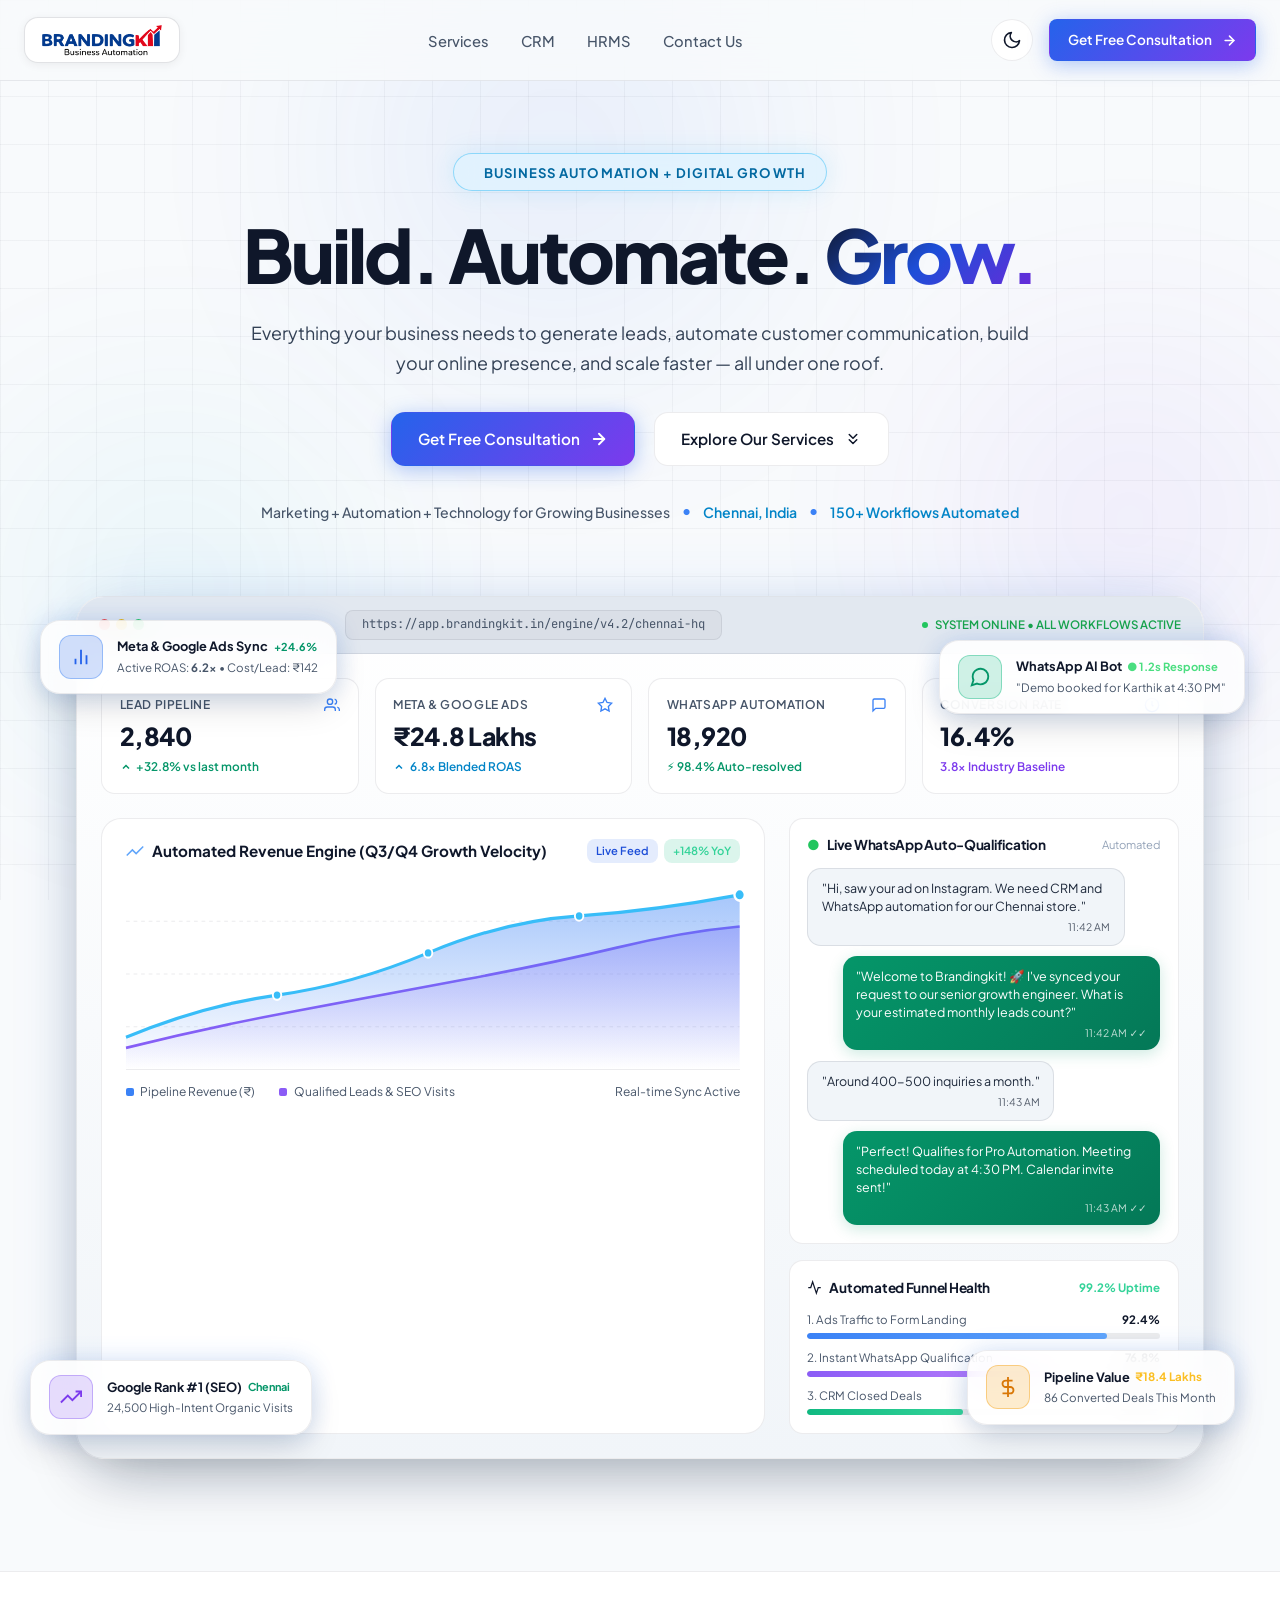
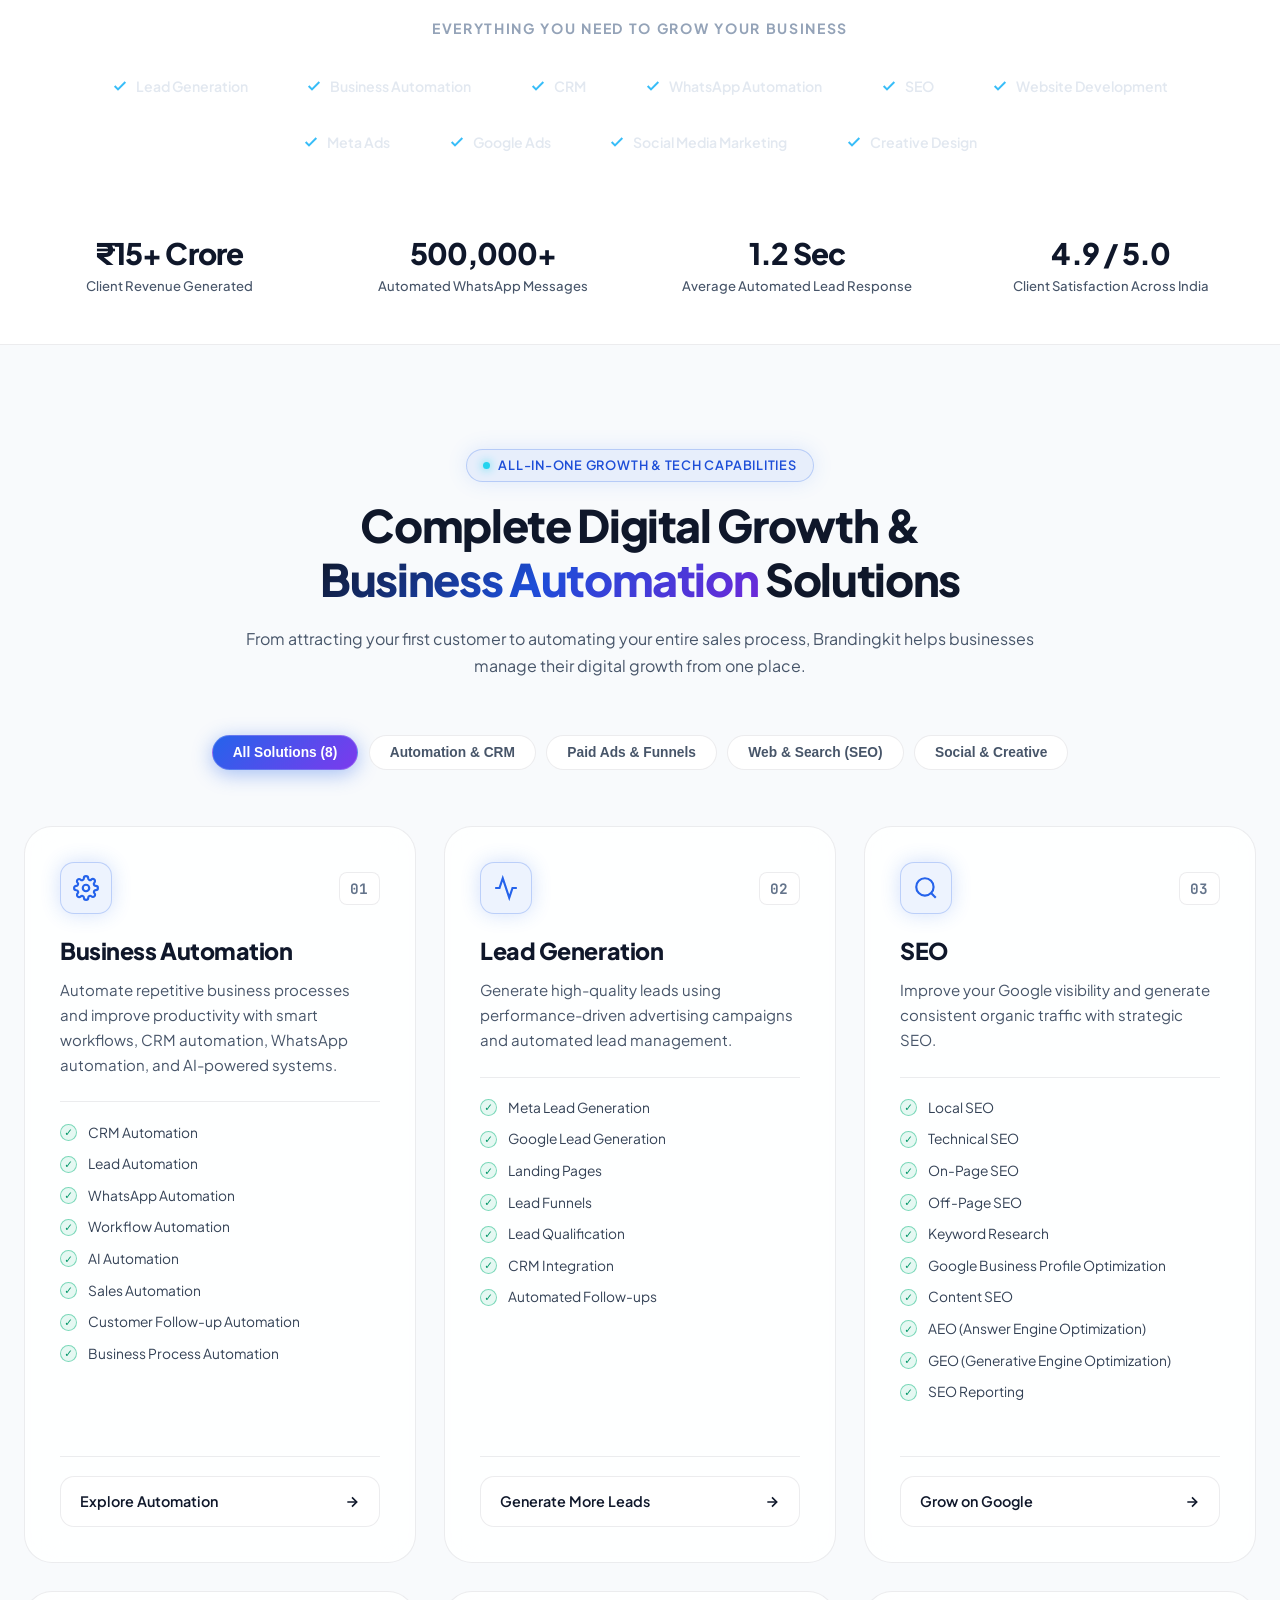
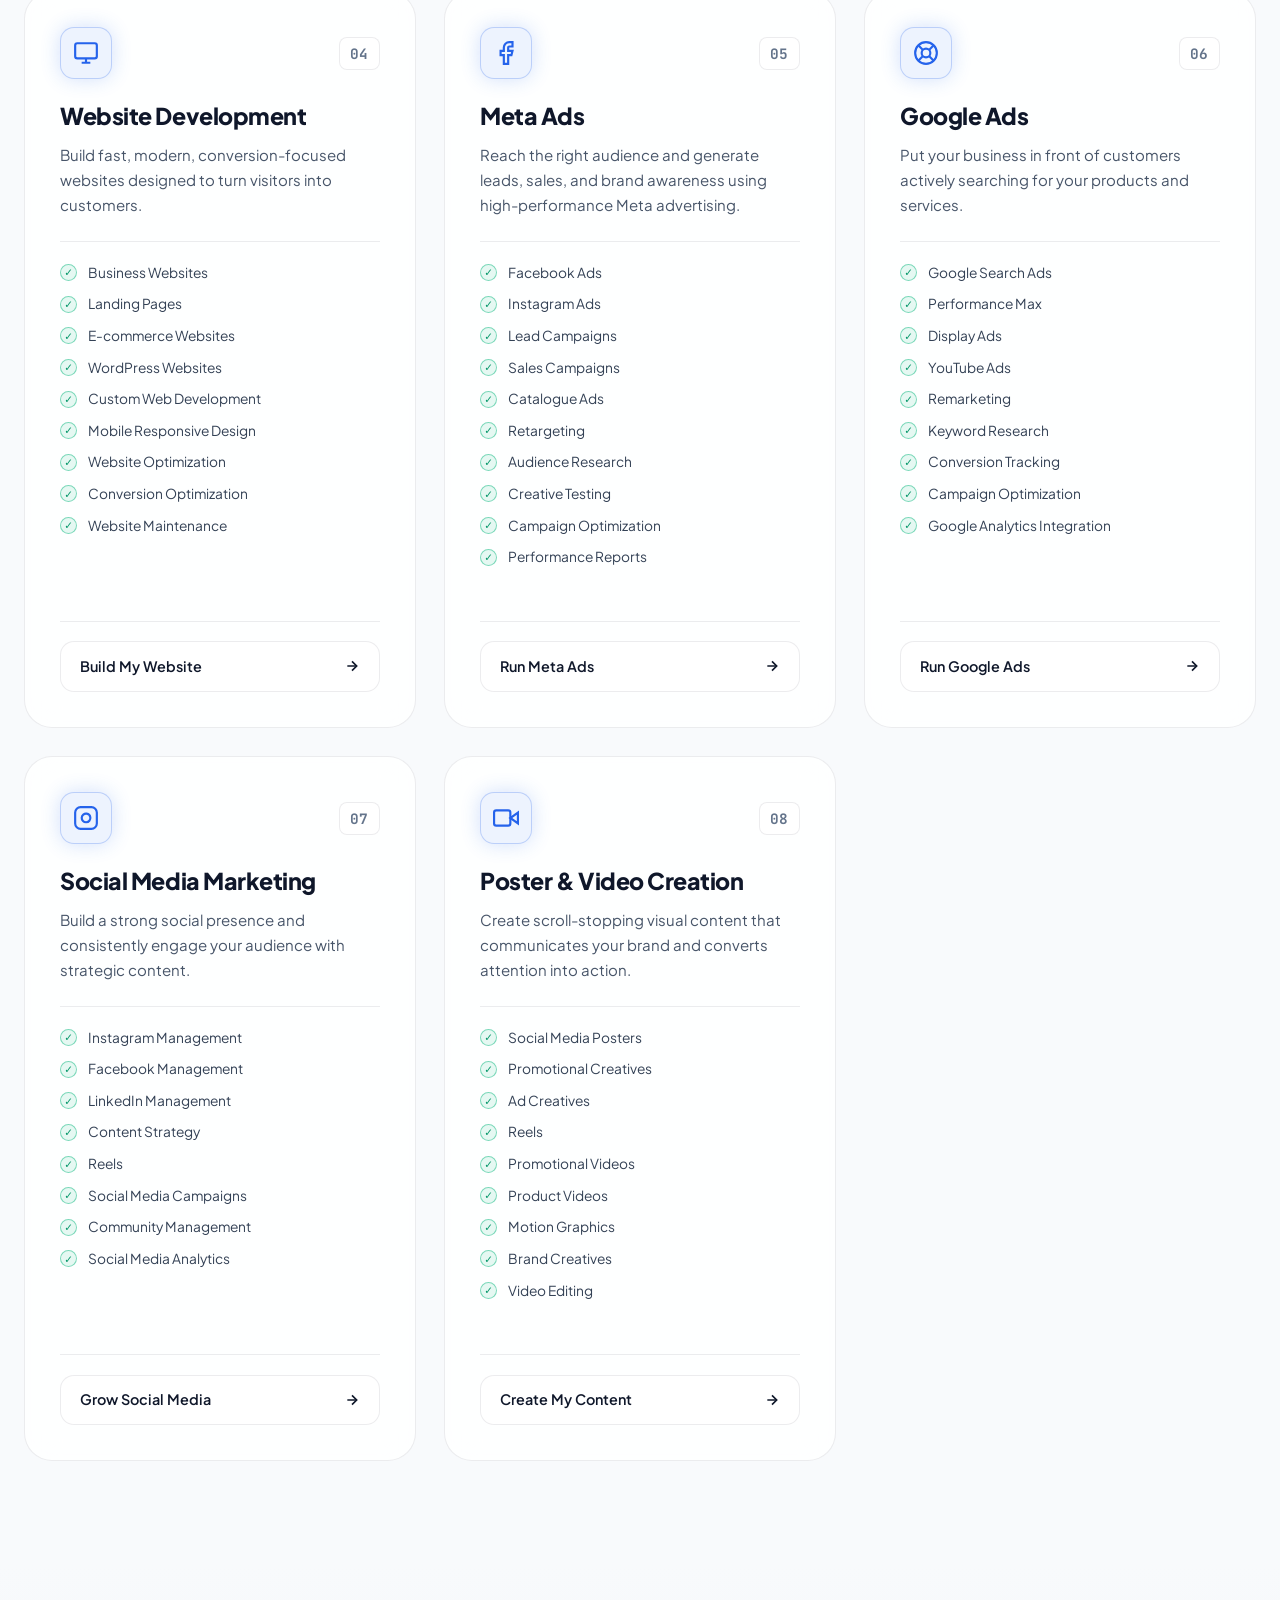
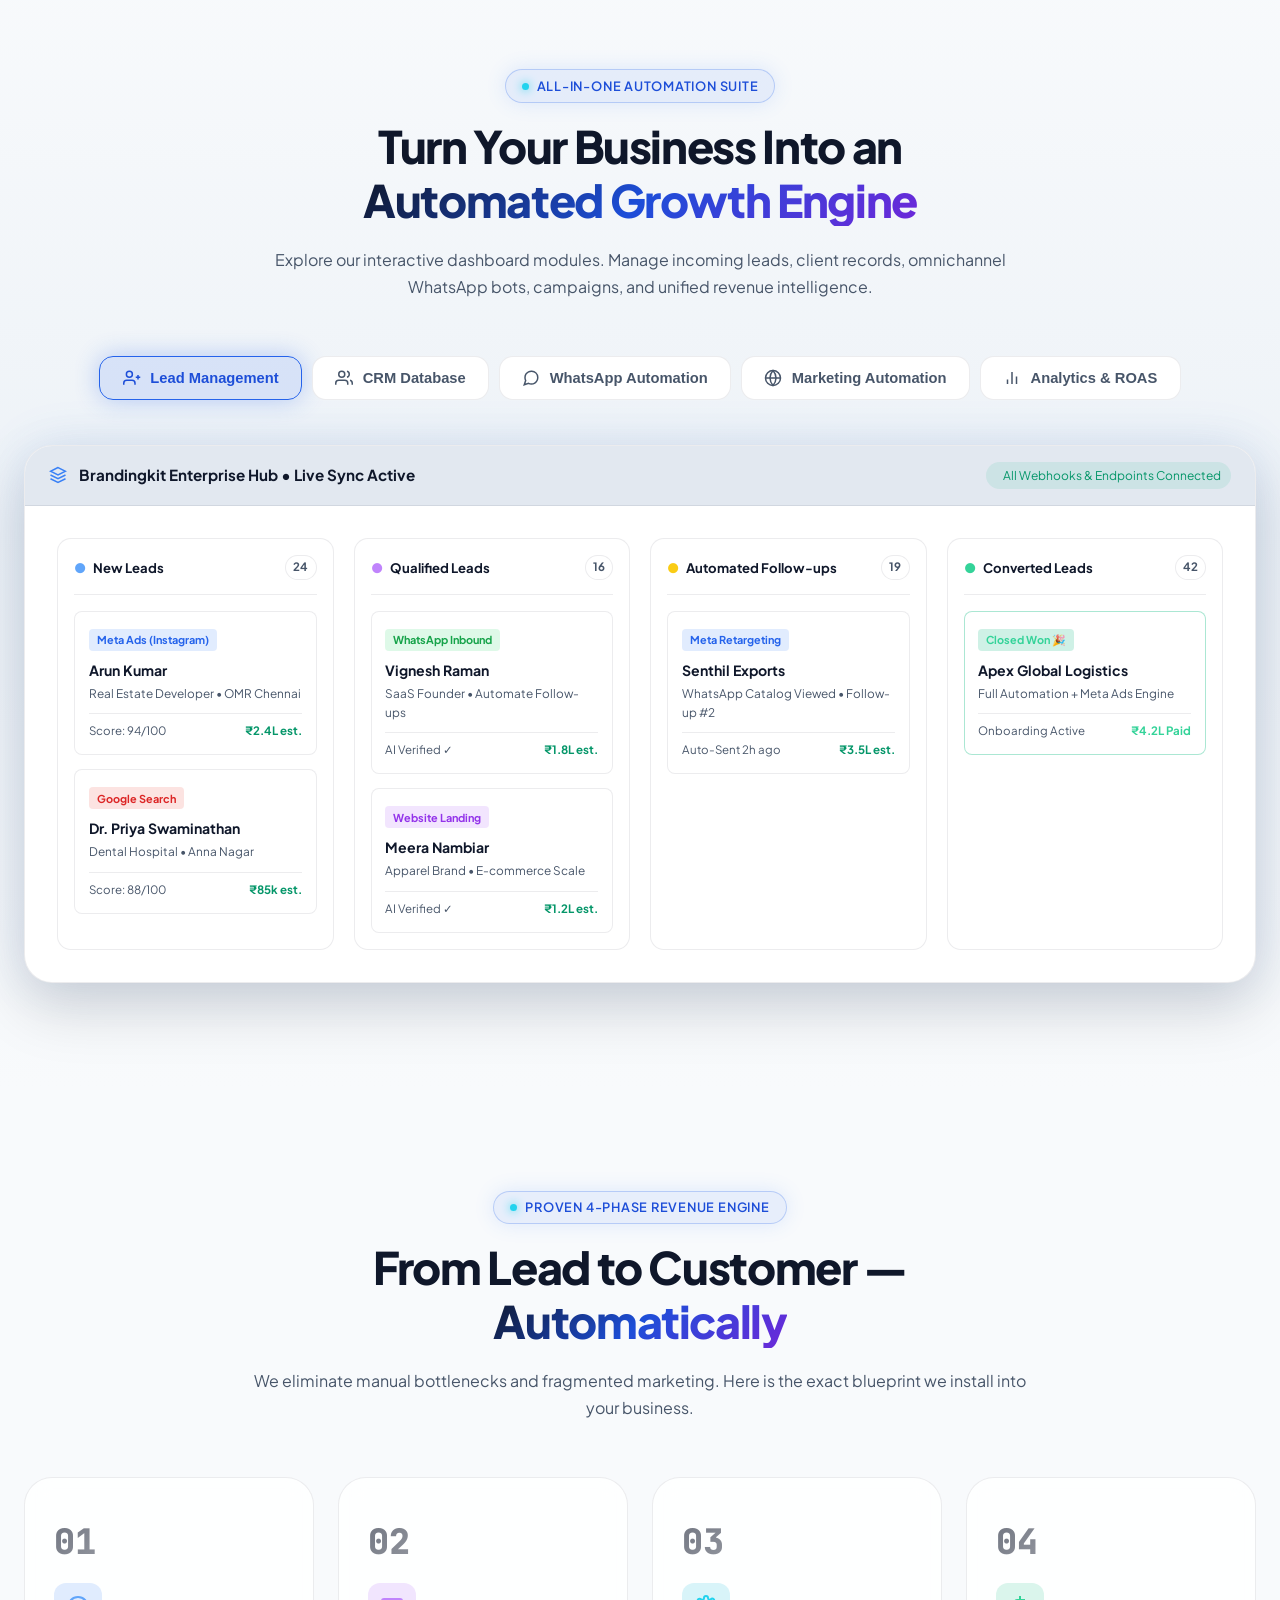
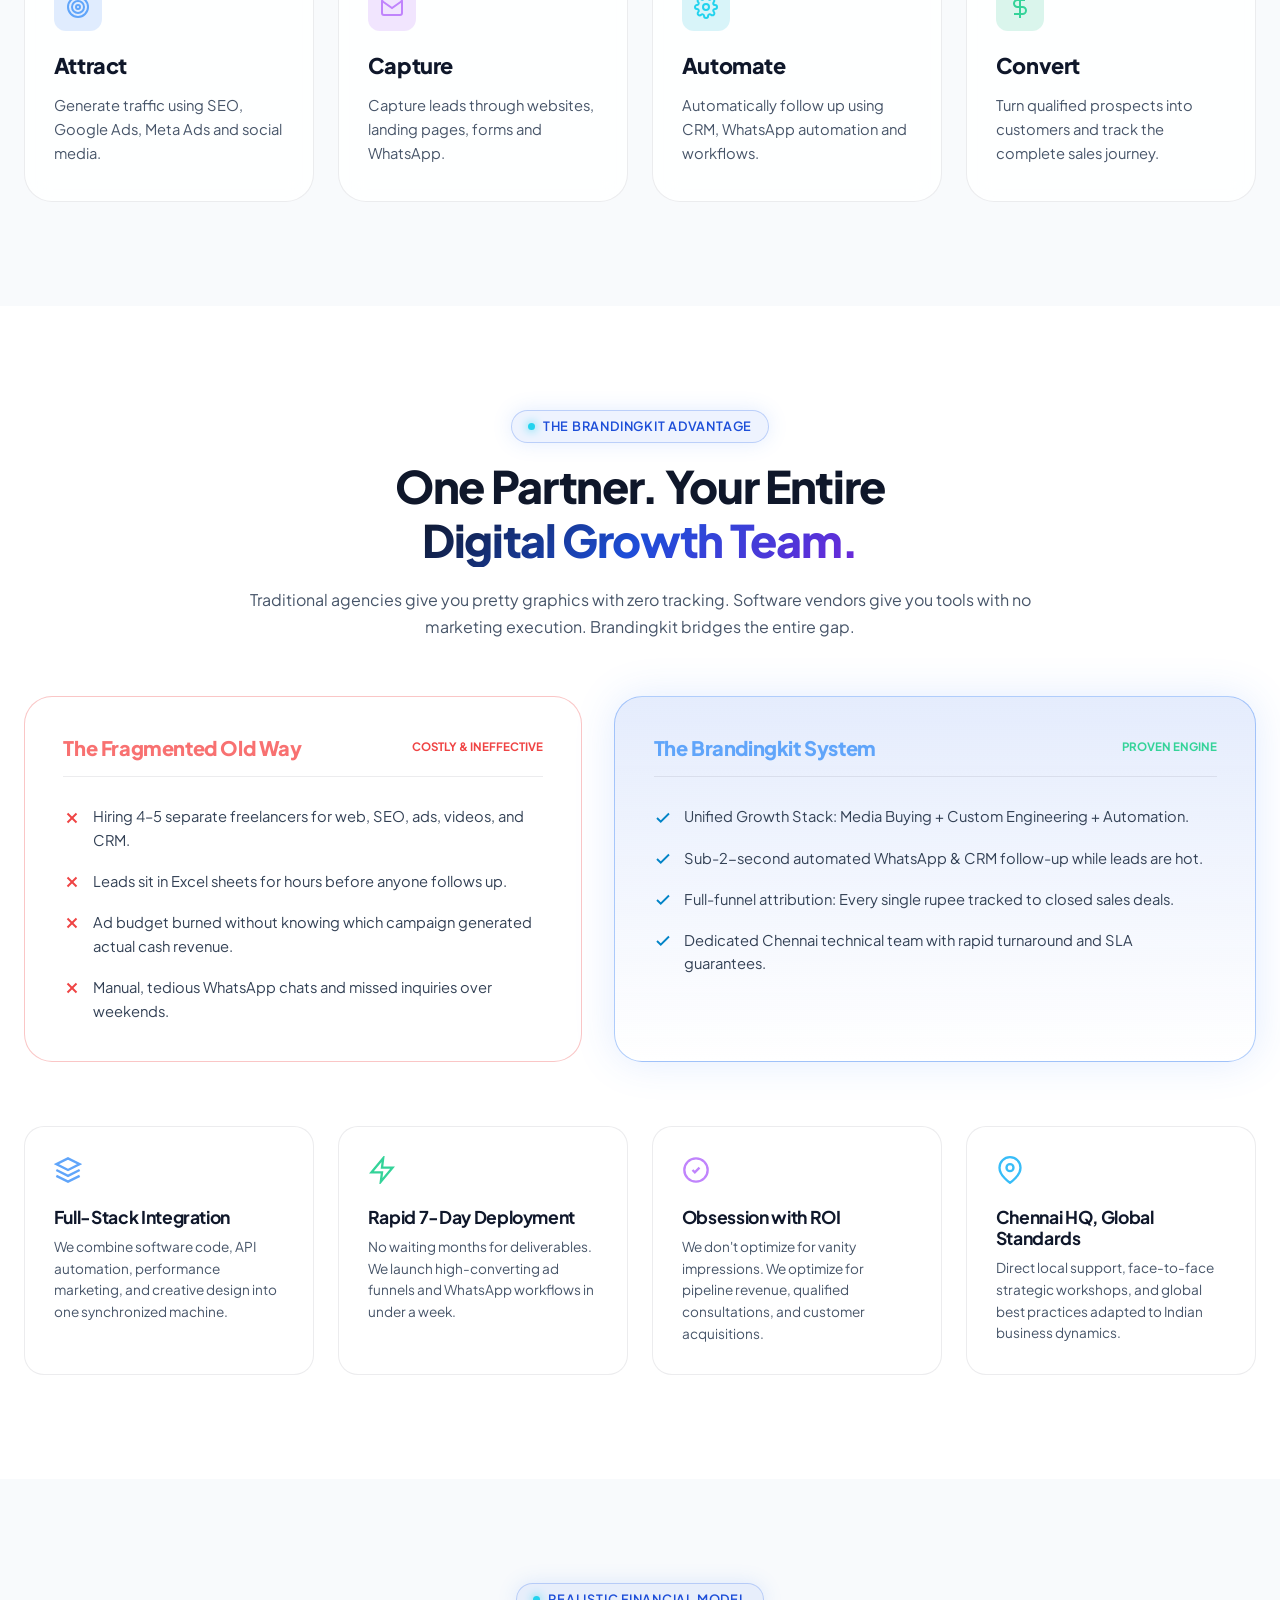
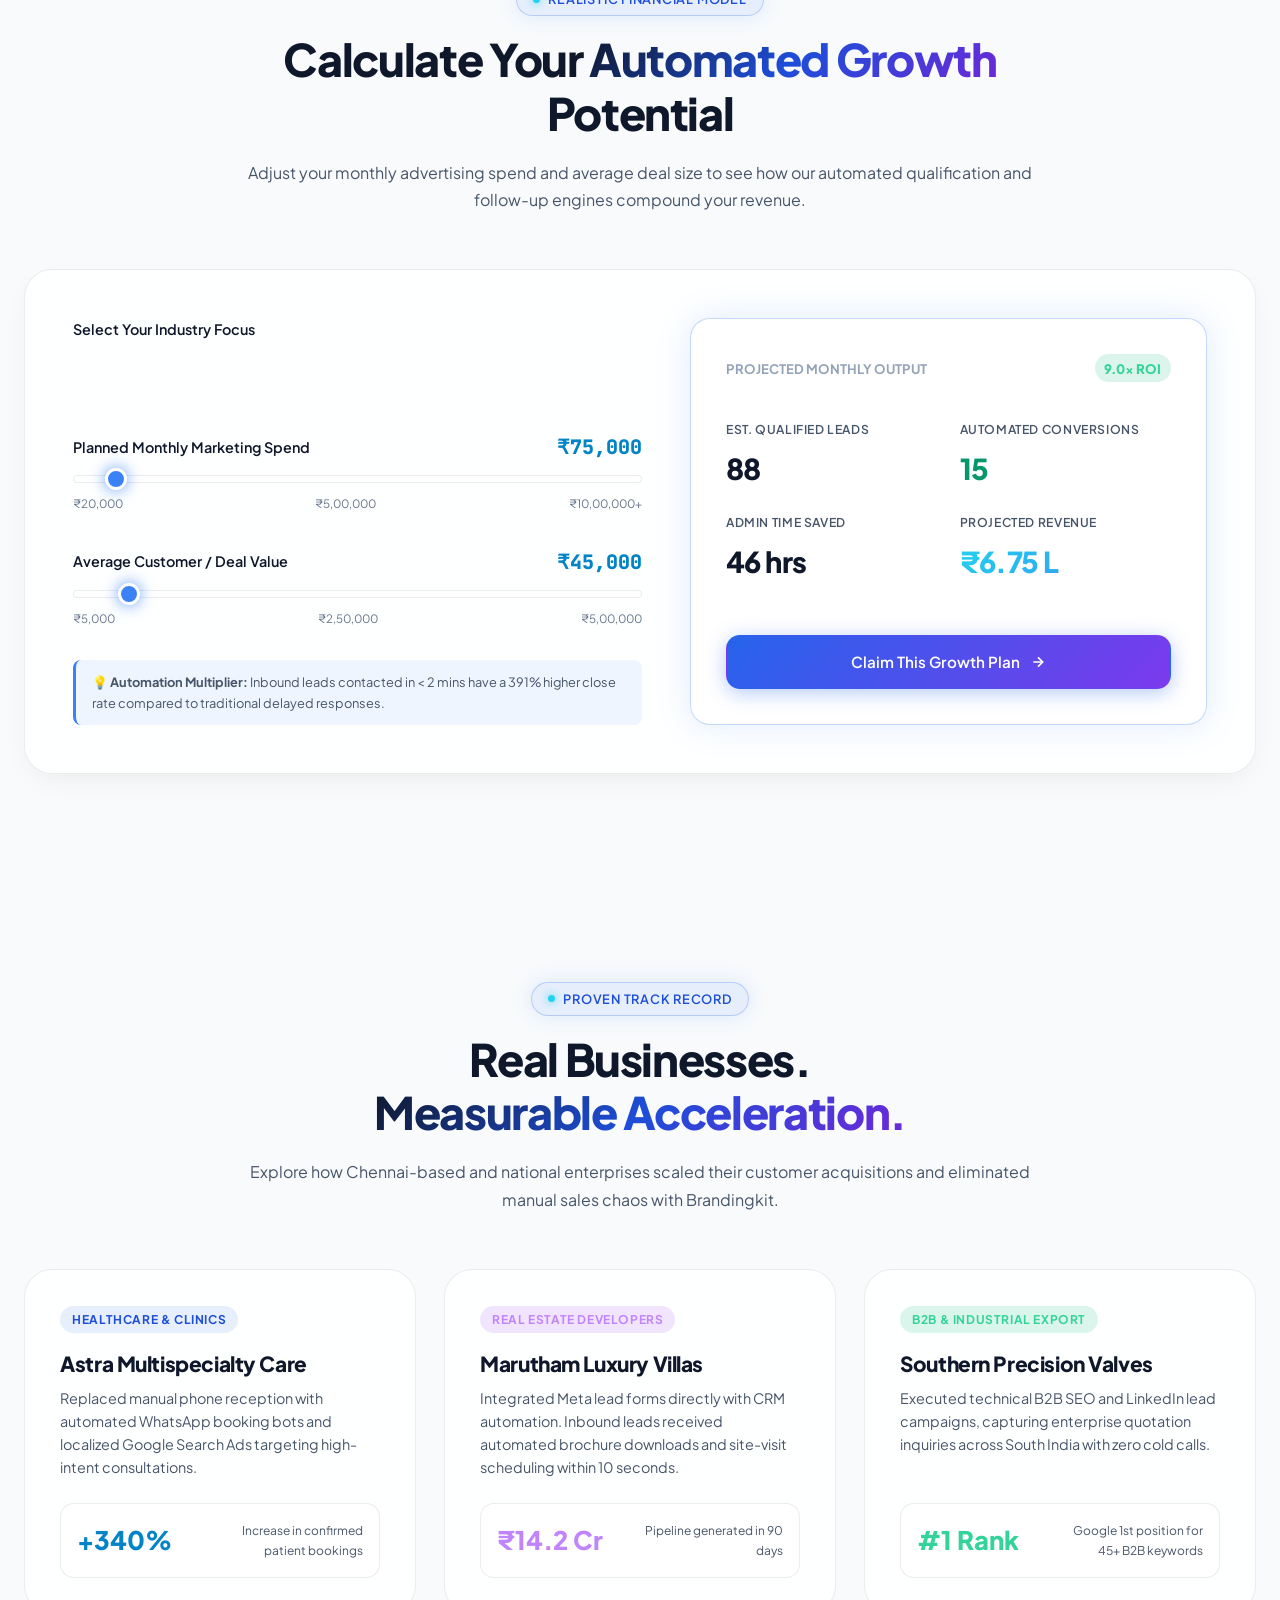
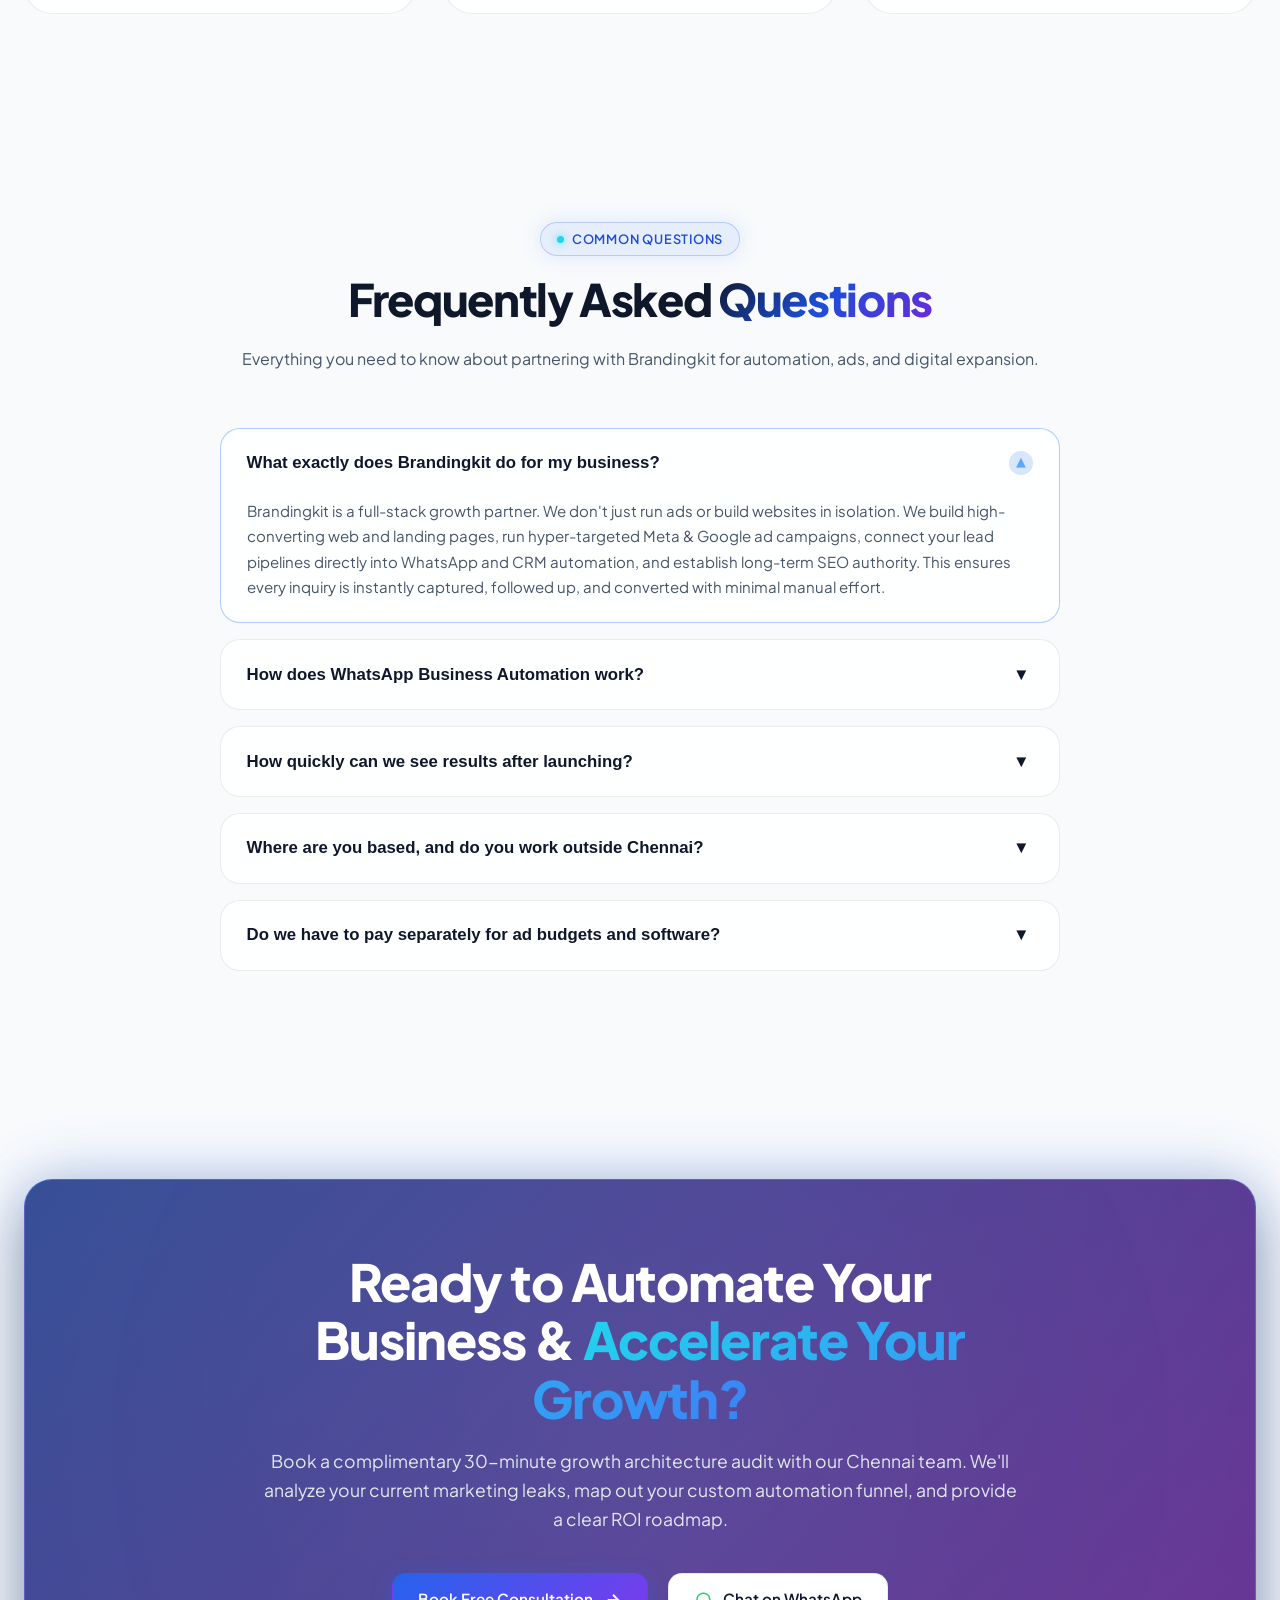
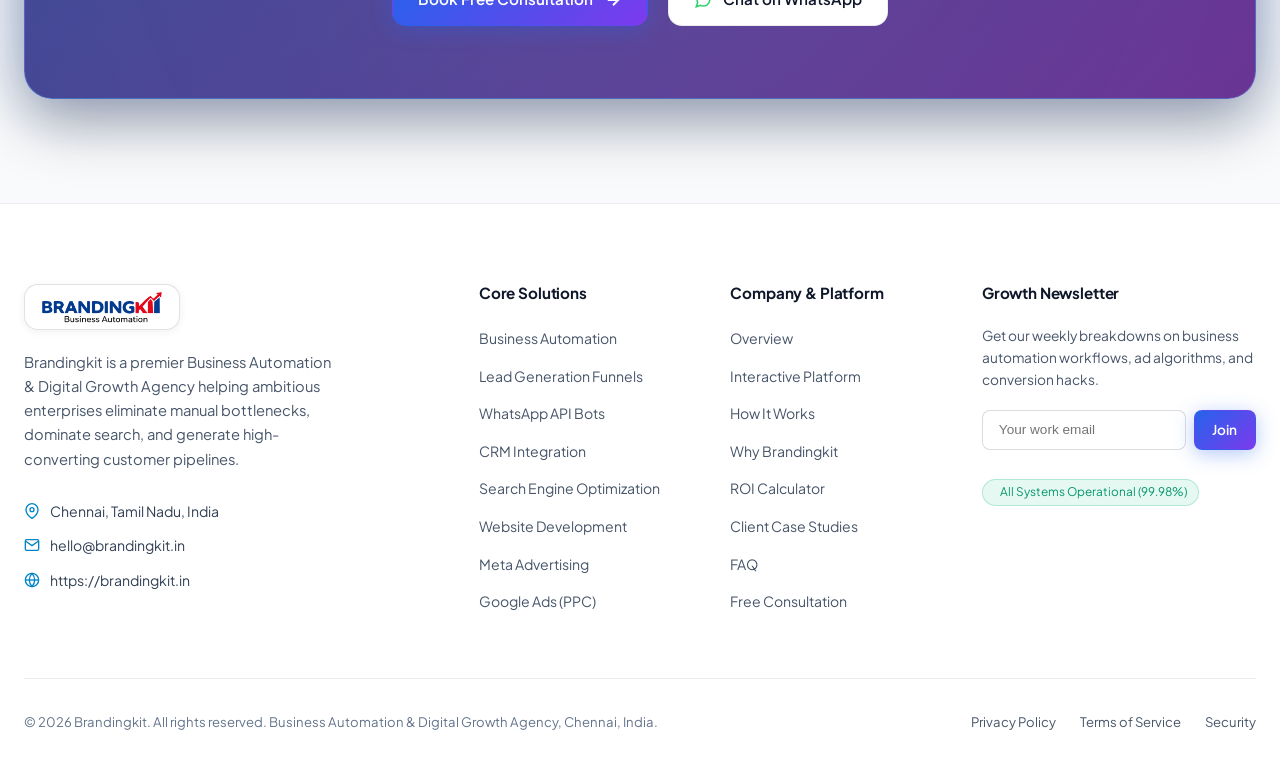
==== commit 7ff1f7f7: "Revert "Add rich animated infographics for Business Automation, CRM WhatsApp API, Meta Ads, and Goog" ====
--- a/index.html
+++ b/index.html
@@ -194,28 +194,28 @@
           </div>
         </div>
 
-        <!-- Hero Futuristic Automation Dashboard & Animated Infographics Hub -->
+        <!-- Hero Futuristic Automation Dashboard -->
         <div class="hero-dashboard-wrapper">
           
-          <!-- Floating UI Cards (Interactive Pillars) -->
-          <!-- Card 1 (Top Left): Business Automation -->
-          <div class="floating-card float-top-left" data-hero-target="automation" title="Click to view Business Automation Infographic">
+          <!-- Floating UI Cards -->
+          <!-- Card 1 (Top Left) -->
+          <div class="floating-card float-top-left">
             <div class="float-icon-box icon-blue-glow">
               <svg width="22" height="22" viewBox="0 0 24 24" fill="none" stroke="currentColor" stroke-width="2">
-                <polygon points="13 2 3 14 12 14 11 22 21 10 12 10 13 2"/>
+                <path d="M18 20V10M12 20V4M6 20v-6"/>
               </svg>
             </div>
             <div class="float-content">
               <div class="float-title">
-                Business Automation
-                <span class="float-tag">0.2s Sync</span>
-              </div>
-              <div class="float-subtitle">150+ Active Triggers • Zero Manual Work</div>
-            </div>
-          </div>
-
-          <!-- Card 2 (Top Right): CRM WhatsApp API -->
-          <div class="floating-card float-top-right" data-hero-target="whatsapp" title="Click to view WhatsApp API Infographic">
+                Meta & Google Ads Sync
+                <span class="float-tag">+24.6%</span>
+              </div>
+              <div class="float-subtitle">Active ROAS: <strong>6.2x</strong> • Cost/Lead: ₹142</div>
+            </div>
+          </div>
+
+          <!-- Card 2 (Top Right) -->
+          <div class="floating-card float-top-right">
             <div class="float-icon-box icon-green-glow">
               <svg width="22" height="22" viewBox="0 0 24 24" fill="none" stroke="currentColor" stroke-width="2">
                 <path d="M21 11.5a8.38 8.38 0 0 1-.9 3.8 8.5 8.5 0 0 1-7.6 4.7 8.38 8.38 0 0 1-3.8-.9L3 21l1.9-5.7a8.38 8.38 0 0 1-.9-3.8 8.5 8.5 0 0 1 4.7-7.6 8.38 8.38 0 0 1 3.8-.9h.5a8.48 8.48 0 0 1 8 8v.5z"/>
@@ -223,45 +223,44 @@
             </div>
             <div class="float-content">
               <div class="float-title">
-                CRM WhatsApp API
-                <span class="float-tag badge-green">Meta Verified</span>
-              </div>
-              <div class="float-subtitle">1.2s SLA Response • Deal Pipeline Sync</div>
-            </div>
-          </div>
-
-          <!-- Card 3 (Bottom Left): Meta Ads -->
-          <div class="floating-card float-bottom-left" data-hero-target="metaads" title="Click to view Meta Ads Infographic">
+                WhatsApp AI Bot
+                <span style="color: #4ade80; font-size: 0.7rem;">● 1.2s Response</span>
+              </div>
+              <div class="float-subtitle">"Demo booked for Karthik at 4:30 PM"</div>
+            </div>
+          </div>
+
+          <!-- Card 3 (Bottom Left) -->
+          <div class="floating-card float-bottom-left">
             <div class="float-icon-box icon-purple-glow">
               <svg width="22" height="22" viewBox="0 0 24 24" fill="none" stroke="currentColor" stroke-width="2">
-                <circle cx="12" cy="12" r="10"/>
-                <path d="M8 12a4 4 0 0 1 8 0"/>
-                <line x1="12" y1="2" x2="12" y2="6"/>
+                <polyline points="23 6 13.5 15.5 8.5 10.5 1 18"/>
+                <polyline points="17 6 23 6 23 12"/>
               </svg>
             </div>
             <div class="float-content">
               <div class="float-title">
-                Meta Ads Engine
-                <span class="float-tag badge-purple">6.8x ROAS</span>
-              </div>
-              <div class="float-subtitle">FB & IG Precision • ₹142 Cost/Lead</div>
-            </div>
-          </div>
-
-          <!-- Card 4 (Bottom Right): Google Ads -->
-          <div class="floating-card float-bottom-right" data-hero-target="googleads" title="Click to view Google Ads Infographic">
+                Google Rank #1 (SEO)
+                <span class="float-tag">Chennai</span>
+              </div>
+              <div class="float-subtitle">24,500 High-Intent Organic Visits</div>
+            </div>
+          </div>
+
+          <!-- Card 4 (Bottom Right) -->
+          <div class="floating-card float-bottom-right">
             <div class="float-icon-box icon-amber-glow">
               <svg width="22" height="22" viewBox="0 0 24 24" fill="none" stroke="currentColor" stroke-width="2">
-                <circle cx="11" cy="11" r="8"/>
-                <line x1="21" y1="21" x2="16.65" y2="16.65"/>
+                <line x1="12" y1="1" x2="12" y2="23"/>
+                <path d="M17 5H9.5a3.5 3.5 0 0 0 0 7h5a3.5 3.5 0 0 1 0 7H6"/>
               </svg>
             </div>
             <div class="float-content">
               <div class="float-title">
-                Google Ads Intent
-                <span class="float-tag badge-gold">#1 Rank</span>
-              </div>
-              <div class="float-subtitle">94.8% Impression Share • 10/10 Score</div>
+                Pipeline Value
+                <span style="color: #fbbf24; font-size: 0.72rem;">₹18.4 Lakhs</span>
+              </div>
+              <div class="float-subtitle">86 Converted Deals This Month</div>
             </div>
           </div>
 
@@ -276,802 +275,234 @@
                 <div class="dot green"></div>
               </div>
               <div class="window-title-bar">
-                <span>https://app.brandingkit.in/growth-engine/live-telemetry</span>
+                <span>https://app.brandingkit.in/engine/v4.2/chennai-hq</span>
               </div>
               <div class="window-badge">
                 <span class="live-dot"></span>
-                <span>SYSTEM ONLINE • 4 ENGINES SYNCHRONIZED</span>
-              </div>
-            </div>
-
-            <!-- Infographic Pillar Navigation Tabs -->
-            <div class="hero-infographic-nav" role="tablist" aria-label="Growth Pillars Infographics">
-              <!-- Tab 1: Business Automation -->
-              <button class="hero-info-tab active" data-pillar="automation" role="tab" aria-selected="true" aria-controls="panel-automation" id="tab-automation">
-                <span class="tab-indicator-bar"><span class="tab-progress-fill"></span></span>
-                <span class="tab-icon-wrap icon-blue">
-                  <svg width="17" height="17" viewBox="0 0 24 24" fill="none" stroke="currentColor" stroke-width="2">
-                    <polygon points="13 2 3 14 12 14 11 22 21 10 12 10 13 2"/>
-                  </svg>
-                </span>
-                <div class="tab-text-group">
-                  <span class="tab-label">Business Automation</span>
-                  <span class="tab-sub">Workflow Engine & AI Rules</span>
-                </div>
-                <span class="tab-live-badge live-blue">Active</span>
-              </button>
-
-              <!-- Tab 2: CRM WhatsApp API -->
-              <button class="hero-info-tab" data-pillar="whatsapp" role="tab" aria-selected="false" aria-controls="panel-whatsapp" id="tab-whatsapp">
-                <span class="tab-indicator-bar"><span class="tab-progress-fill"></span></span>
-                <span class="tab-icon-wrap icon-green">
-                  <svg width="17" height="17" viewBox="0 0 24 24" fill="none" stroke="currentColor" stroke-width="2">
-                    <path d="M21 11.5a8.38 8.38 0 0 1-.9 3.8 8.5 8.5 0 0 1-7.6 4.7 8.38 8.38 0 0 1-3.8-.9L3 21l1.9-5.7a8.38 8.38 0 0 1-.9-3.8 8.5 8.5 0 0 1 4.7-7.6 8.38 8.38 0 0 1 3.8-.9h.5a8.48 8.48 0 0 1 8 8v.5z"/>
-                  </svg>
-                </span>
-                <div class="tab-text-group">
-                  <span class="tab-label">CRM WhatsApp API</span>
-                  <span class="tab-sub">Meta Cloud Bot & 2-Way Sync</span>
-                </div>
-                <span class="tab-live-badge live-green">Verified</span>
-              </button>
-
-              <!-- Tab 3: Meta Ads -->
-              <button class="hero-info-tab" data-pillar="metaads" role="tab" aria-selected="false" aria-controls="panel-metaads" id="tab-metaads">
-                <span class="tab-indicator-bar"><span class="tab-progress-fill"></span></span>
-                <span class="tab-icon-wrap icon-purple">
-                  <svg width="17" height="17" viewBox="0 0 24 24" fill="none" stroke="currentColor" stroke-width="2">
-                    <circle cx="12" cy="12" r="10"/>
-                    <path d="M8 12a4 4 0 0 1 8 0"/>
-                    <line x1="12" y1="2" x2="12" y2="6"/>
-                  </svg>
-                </span>
-                <div class="tab-text-group">
-                  <span class="tab-label">Meta Ads</span>
-                  <span class="tab-sub">FB & Instagram Lead Gen</span>
-                </div>
-                <span class="tab-live-badge live-purple">6.8x ROAS</span>
-              </button>
-
-              <!-- Tab 4: Google Ads -->
-              <button class="hero-info-tab" data-pillar="googleads" role="tab" aria-selected="false" aria-controls="panel-googleads" id="tab-googleads">
-                <span class="tab-indicator-bar"><span class="tab-progress-fill"></span></span>
-                <span class="tab-icon-wrap icon-amber">
-                  <svg width="17" height="17" viewBox="0 0 24 24" fill="none" stroke="currentColor" stroke-width="2">
-                    <circle cx="11" cy="11" r="8"/>
-                    <line x1="21" y1="21" x2="16.65" y2="16.65"/>
-                  </svg>
-                </span>
-                <div class="tab-text-group">
-                  <span class="tab-label">Google Ads</span>
-                  <span class="tab-sub">High-Intent Search & P-Max</span>
-                </div>
-                <span class="tab-live-badge live-amber">#1 Rank</span>
-              </button>
-            </div>
-
-            <!-- Dashboard Body -->
+                <span>SYSTEM ONLINE • ALL WORKFLOWS ACTIVE</span>
+              </div>
+            </div>
+
+            <!-- Dashboard Content -->
             <div class="dashboard-grid-layout">
               
-              <!-- Top 4 Live Metrics Cards (Clickable) -->
+              <!-- Top 4 Live Metrics -->
               <div class="metrics-strip-row">
                 
-                <div class="mini-stat-card active-card" data-hero-target="automation" role="button" tabindex="0" title="Switch to Business Automation">
+                <div class="mini-stat-card">
                   <div class="mini-stat-label">
-                    <span>1. Business Automation</span>
-                    <svg class="mini-stat-icon icon-blue-text" viewBox="0 0 24 24" fill="none" stroke="currentColor" stroke-width="2">
-                      <polygon points="13 2 3 14 12 14 11 22 21 10 12 10 13 2"/>
+                    <span>Lead Pipeline</span>
+                    <svg class="mini-stat-icon" viewBox="0 0 24 24" fill="none" stroke="currentColor" stroke-width="2">
+                      <path d="M17 21v-2a4 4 0 0 0-4-4H5a4 4 0 0 0-4 4v2"/>
+                      <circle cx="9" cy="7" r="4"/>
+                      <path d="M23 21v-2a4 4 0 0 0-3-3.87"/>
+                      <path d="M16 3.13a4 4 0 0 1 0 7.75"/>
                     </svg>
                   </div>
-                  <div class="mini-stat-value">150+ Flows</div>
+                  <div class="mini-stat-value">2,840</div>
+                  <div class="mini-stat-trend trend-up">
+                    <svg width="12" height="12" viewBox="0 0 24 24" fill="none" stroke="currentColor" stroke-width="3">
+                      <polyline points="18 15 12 9 6 15"/>
+                    </svg>
+                    <span>+32.8% vs last month</span>
+                  </div>
+                </div>
+
+                <div class="mini-stat-card">
+                  <div class="mini-stat-label">
+                    <span>Meta & Google Ads</span>
+                    <svg class="mini-stat-icon" viewBox="0 0 24 24" fill="none" stroke="currentColor" stroke-width="2">
+                      <polygon points="12 2 15.09 8.26 22 9.27 17 14.14 18.18 21.02 12 17.77 5.82 21.02 7 14.14 2 9.27 8.91 8.26 12 2"/>
+                    </svg>
+                  </div>
+                  <div class="mini-stat-value">₹24.8 Lakhs</div>
                   <div class="mini-stat-trend trend-cyan">
                     <svg width="12" height="12" viewBox="0 0 24 24" fill="none" stroke="currentColor" stroke-width="3">
                       <polyline points="18 15 12 9 6 15"/>
                     </svg>
-                    <span>0.2s Execution • Zero Loss</span>
-                  </div>
-                </div>
-
-                <div class="mini-stat-card" data-hero-target="whatsapp" role="button" tabindex="0" title="Switch to WhatsApp API">
+                    <span>6.8x Blended ROAS</span>
+                  </div>
+                </div>
+
+                <div class="mini-stat-card">
                   <div class="mini-stat-label">
-                    <span>2. CRM WhatsApp API</span>
-                    <svg class="mini-stat-icon icon-green-text" viewBox="0 0 24 24" fill="none" stroke="currentColor" stroke-width="2">
-                      <path d="M21 11.5a8.38 8.38 0 0 1-.9 3.8 8.5 8.5 0 0 1-7.6 4.7 8.38 8.38 0 0 1-3.8-.9L3 21l1.9-5.7a8.38 8.38 0 0 1-.9-3.8 8.5 8.5 0 0 1 4.7-7.6 8.38 8.38 0 0 1 3.8-.9h.5a8.48 8.48 0 0 1 8 8v.5z"/>
+                    <span>WhatsApp Automation</span>
+                    <svg class="mini-stat-icon" viewBox="0 0 24 24" fill="none" stroke="currentColor" stroke-width="2">
+                      <path d="M21 15a2 2 0 0 1-2 2H7l-4 4V5a2 2 0 0 1 2-2h14a2 2 0 0 1 2 2z"/>
                     </svg>
                   </div>
-                  <div class="mini-stat-value">18,920 Chats</div>
+                  <div class="mini-stat-value">18,920</div>
                   <div class="mini-stat-trend trend-up">
-                    <svg width="12" height="12" viewBox="0 0 24 24" fill="none" stroke="currentColor" stroke-width="3">
-                      <polyline points="18 15 12 9 6 15"/>
+                    <span>⚡ 98.4% Auto-resolved</span>
+                  </div>
+                </div>
+
+                <div class="mini-stat-card">
+                  <div class="mini-stat-label">
+                    <span>Conversion Rate</span>
+                    <svg class="mini-stat-icon" viewBox="0 0 24 24" fill="none" stroke="currentColor" stroke-width="2">
+                      <circle cx="12" cy="12" r="10"/>
+                      <polyline points="12 6 12 12 14 14"/>
                     </svg>
-                    <span>⚡ 1.2s SLA • 98.4% Auto</span>
-                  </div>
-                </div>
-
-                <div class="mini-stat-card" data-hero-target="metaads" role="button" tabindex="0" title="Switch to Meta Ads">
-                  <div class="mini-stat-label">
-                    <span>3. Meta Ads Engine</span>
-                    <svg class="mini-stat-icon icon-purple-text" viewBox="0 0 24 24" fill="none" stroke="currentColor" stroke-width="2">
-                      <polygon points="12 2 15.09 8.26 22 9.27 17 14.14 18.18 21.02 12 17.77 5.82 21.02 7 14.14 2 9.27 8.91 8.26 12 2"/>
+                  </div>
+                  <div class="mini-stat-value">16.4%</div>
+                  <div class="mini-stat-trend trend-purple">
+                    <span>3.8x Industry Baseline</span>
+                  </div>
+                </div>
+
+              </div>
+
+              <!-- Main Dashboard Split: Revenue Graph + Live Feeds -->
+              <div class="dashboard-main-split">
+                
+                <!-- Chart Section -->
+                <div class="chart-panel-card">
+                  <div class="panel-header">
+                    <div class="panel-title">
+                      <svg width="18" height="18" viewBox="0 0 24 24" fill="none" stroke="#60a5fa" stroke-width="2">
+                        <polyline points="23 6 13.5 15.5 8.5 10.5 1 18"/>
+                      </svg>
+                      <span>Automated Revenue Engine (Q3/Q4 Growth Velocity)</span>
+                    </div>
+                    <div class="panel-controls">
+                      <span class="panel-pill-tag">Live Feed</span>
+                      <span class="panel-pill-tag" style="background: rgba(16,185,129,0.15); color: #34d399;">+148% YoY</span>
+                    </div>
+                  </div>
+
+                  <!-- SVG Dynamic Area Chart -->
+                  <div class="chart-svg-container">
+                    <svg viewBox="0 0 650 180" preserveAspectRatio="none">
+                      <defs>
+                        <linearGradient id="chartGradBlue" x1="0" y1="0" x2="0" y2="1">
+                          <stop offset="0%" stop-color="#3b82f6" stop-opacity="0.45"/>
+                          <stop offset="100%" stop-color="#3b82f6" stop-opacity="0.0"/>
+                        </linearGradient>
+                        <linearGradient id="chartGradPurple" x1="0" y1="0" x2="0" y2="1">
+                          <stop offset="0%" stop-color="#8b5cf6" stop-opacity="0.35"/>
+                          <stop offset="100%" stop-color="#8b5cf6" stop-opacity="0.0"/>
+                        </linearGradient>
+                      </defs>
+
+                      <!-- Grid Lines -->
+                      <line x1="0" y1="40" x2="650" y2="40" stroke="rgba(255,255,255,0.05)" stroke-dasharray="4"/>
+                      <line x1="0" y1="90" x2="650" y2="90" stroke="rgba(255,255,255,0.05)" stroke-dasharray="4"/>
+                      <line x1="0" y1="140" x2="650" y2="140" stroke="rgba(255,255,255,0.05)" stroke-dasharray="4"/>
+
+                      <!-- Secondary Area: Organic Traffic & SEO Growth -->
+                      <path d="M 0,160 Q 90,140 180,125 T 360,95 T 520,65 T 650,45 L 650,180 L 0,180 Z" fill="url(#chartGradPurple)"/>
+                      <path d="M 0,160 Q 90,140 180,125 T 360,95 T 520,65 T 650,45" fill="none" stroke="#8b5cf6" stroke-width="2.5"/>
+
+                      <!-- Primary Area: Total Client Revenue -->
+                      <path d="M 0,150 Q 80,120 160,110 T 320,70 T 480,35 T 650,15 L 650,180 L 0,180 Z" fill="url(#chartGradBlue)"/>
+                      <path d="M 0,150 Q 80,120 160,110 T 320,70 T 480,35 T 650,15" fill="none" stroke="#38bdf8" stroke-width="3"/>
+
+                      <!-- Interactive Dots -->
+                      <circle cx="160" cy="110" r="4.5" fill="#38bdf8" stroke="#ffffff" stroke-width="2" class="data-point"/>
+                      <circle cx="320" cy="70" r="4.5" fill="#38bdf8" stroke="#ffffff" stroke-width="2" class="data-point"/>
+                      <circle cx="480" cy="35" r="4.5" fill="#38bdf8" stroke="#ffffff" stroke-width="2" class="data-point"/>
+                      <circle cx="650" cy="15" r="5.5" fill="#38bdf8" stroke="#ffffff" stroke-width="2.5" class="data-point"/>
                     </svg>
                   </div>
-                  <div class="mini-stat-value">6.8x ROAS</div>
-                  <div class="mini-stat-trend trend-purple">
-                    <svg width="12" height="12" viewBox="0 0 24 24" fill="none" stroke="currentColor" stroke-width="3">
-                      <polyline points="18 15 12 9 6 15"/>
-                    </svg>
-                    <span>₹142 CPL • ₹24.8L Pipeline</span>
-                  </div>
-                </div>
-
-                <div class="mini-stat-card" data-hero-target="googleads" role="button" tabindex="0" title="Switch to Google Ads">
-                  <div class="mini-stat-label">
-                    <span>4. Google Ads Intent</span>
-                    <svg class="mini-stat-icon icon-amber-text" viewBox="0 0 24 24" fill="none" stroke="currentColor" stroke-width="2">
-                      <circle cx="11" cy="11" r="8"/>
-                      <line x1="21" y1="21" x2="16.65" y2="16.65"/>
-                    </svg>
-                  </div>
-                  <div class="mini-stat-value">#1 Ad Rank</div>
-                  <div class="mini-stat-trend trend-amber">
-                    <svg width="12" height="12" viewBox="0 0 24 24" fill="none" stroke="currentColor" stroke-width="3">
-                      <polyline points="18 15 12 9 6 15"/>
-                    </svg>
-                    <span>94.8% Share • 10/10 Score</span>
-                  </div>
-                </div>
-
-              </div>
-
-              <!-- ========================================================
-                   HERO INFOGRAPHICS ANIMATION STAGE (4 PANELS)
-                   ======================================================== -->
-              <div class="hero-infographics-stage">
-
-                <!-- ----------------------------------------------------
-                     PANEL 1: BUSINESS AUTOMATION INFOGRAPHIC
-                     ---------------------------------------------------- -->
-                <div class="info-panel active" id="panel-automation" role="tabpanel" aria-labelledby="tab-automation">
-                  <div class="infographic-split-grid">
-                    
-                    <!-- Left: Animated Workflow Engine Architecture -->
-                    <div class="info-visual-card">
-                      <div class="card-visual-top">
-                        <div class="visual-badge-group">
-                          <span class="visual-badge badge-blue">
-                            <span class="live-dot pulse-blue"></span>
-                            Live Workflow Architecture
-                          </span>
-                          <span class="visual-subtext">Event-Driven Automation Core</span>
+
+                  <div class="chart-legend-row">
+                    <div style="display: flex; gap: 1.5rem;">
+                      <div class="legend-item">
+                        <span class="legend-color legend-blue"></span>
+                        <span>Pipeline Revenue (₹)</span>
+                      </div>
+                      <div class="legend-item">
+                        <span class="legend-color legend-purple"></span>
+                        <span>Qualified Leads & SEO Visits</span>
+                      </div>
+                    </div>
+                    <div>
+                      <span>Real-time Sync Active</span>
+                    </div>
+                  </div>
+                </div>
+
+                <!-- Right Side: Live Chatbot Simulation & Automation Stages -->
+                <div class="pipeline-chat-panel">
+                  
+                  <!-- WhatsApp Chat Mini Stream -->
+                  <div class="feed-card">
+                    <div class="feed-header">
+                      <h5>
+                        <span style="color: #22c55e;">●</span>
+                        <span>Live WhatsApp Auto-Qualification</span>
+                      </h5>
+                      <span style="font-size: 0.7rem; color: #94a3b8;">Automated</span>
+                    </div>
+
+                    <div class="chat-stream-mini">
+                      <div class="chat-bubble incoming">
+                        <span>"Hi, saw your ad on Instagram. We need CRM and WhatsApp automation for our Chennai store."</span>
+                        <div class="chat-meta">11:42 AM</div>
+                      </div>
+                      <div class="chat-bubble outgoing">
+                        <span>"Welcome to Brandingkit! 🚀 I've synced your request to our senior growth engineer. What is your estimated monthly leads count?"</span>
+                        <div class="chat-meta">11:42 AM ✓✓</div>
+                      </div>
+                      <div class="chat-bubble incoming">
+                        <span>"Around 400-500 inquiries a month."</span>
+                        <div class="chat-meta">11:43 AM</div>
+                      </div>
+                      <div class="chat-bubble outgoing">
+                        <span>"Perfect! Qualifies for Pro Automation. Meeting scheduled today at 4:30 PM. Calendar invite sent!"</span>
+                        <div class="chat-meta">11:43 AM ✓✓</div>
+                      </div>
+                    </div>
+                  </div>
+
+                  <!-- Funnel Stage Bars -->
+                  <div class="feed-card">
+                    <div class="feed-header">
+                      <h5>
+                        <svg width="15" height="15" viewBox="0 0 24 24" fill="none" stroke="currentColor" stroke-width="2">
+                          <polyline points="22 12 18 12 15 21 9 3 6 12 2 12"></polyline>
+                        </svg>
+                        <span>Automated Funnel Health</span>
+                      </h5>
+                      <span style="font-size: 0.72rem; color: #34d399; font-weight: 700;">99.2% Uptime</span>
+                    </div>
+
+                    <div class="pipeline-progress-bars">
+                      <div class="p-bar-item">
+                        <div class="p-bar-header">
+                          <span>1. Ads Traffic to Form Landing</span>
+                          <span>92.4%</span>
                         </div>
-                        <span class="latency-pill">⚡ 0.2s End-to-End Latency</span>
+                        <div class="p-bar-track">
+                          <div class="p-bar-fill fill-blue"></div>
+                        </div>
                       </div>
 
-                      <!-- Animated SVG Node Diagram -->
-                      <div class="workflow-diagram-container">
-                        <svg class="workflow-interactive-svg" viewBox="0 0 580 200" preserveAspectRatio="xMidYMid meet">
-                          <defs>
-                            <linearGradient id="flowGradBlue" x1="0%" y1="0%" x2="100%" y2="0%">
-                              <stop offset="0%" stop-color="#38bdf8"/>
-                              <stop offset="50%" stop-color="#3b82f6"/>
-                              <stop offset="100%" stop-color="#8b5cf6"/>
-                            </linearGradient>
-                            <filter id="glowFilter" x="-20%" y="-20%" width="140%" height="140%">
-                              <feGaussianBlur stdDeviation="3" result="blur"/>
-                              <feComposite in="SourceGraphic" in2="blur" operator="over"/>
-                            </filter>
-                          </defs>
-
-                          <!-- Connection Paths -->
-                          <path class="wf-wire-base" d="M 90,100 L 210,100"/>
-                          <path class="wf-wire-base" d="M 270,100 L 390,100"/>
-                          <path class="wf-wire-base" d="M 450,100 L 530,100"/>
-
-                          <!-- Glowing Animated Traveling Pulses -->
-                          <path class="wf-wire-pulse" d="M 90,100 L 210,100"/>
-                          <path class="wf-wire-pulse pulse-delay-1" d="M 270,100 L 390,100"/>
-                          <path class="wf-wire-pulse pulse-delay-2" d="M 450,100 L 530,100"/>
-
-                          <!-- Node 1: Webhook Trigger -->
-                          <g class="wf-svg-node" transform="translate(60, 100)">
-                            <circle class="node-ring" r="30"/>
-                            <circle class="node-core node-blue" r="22"/>
-                            <text class="node-icon" text-anchor="middle" dy="5" font-size="14">⚡</text>
-                            <text class="node-title" text-anchor="middle" y="44">1. New Lead Trigger</text>
-                            <text class="node-meta" text-anchor="middle" y="58">Ads / Webhook</text>
-                          </g>
-
-                          <!-- Node 2: AI Logic & Filter -->
-                          <g class="wf-svg-node" transform="translate(240, 100)">
-                            <circle class="node-ring ring-purple" r="30"/>
-                            <circle class="node-core node-purple" r="22"/>
-                            <text class="node-icon" text-anchor="middle" dy="5" font-size="14">🧠</text>
-                            <text class="node-title" text-anchor="middle" y="44">2. AI Qualification</text>
-                            <text class="node-meta" text-anchor="middle" y="58">Score ≥ 85</text>
-                          </g>
-
-                          <!-- Node 3: CRM Pipeline Sync -->
-                          <g class="wf-svg-node" transform="translate(420, 100)">
-                            <circle class="node-ring ring-cyan" r="30"/>
-                            <circle class="node-core node-cyan" r="22"/>
-                            <text class="node-icon" text-anchor="middle" dy="5" font-size="14">🔄</text>
-                            <text class="node-title" text-anchor="middle" y="44">3. CRM Sync</text>
-                            <text class="node-meta" text-anchor="middle" y="58">Stage: Hot Deal</text>
-                          </g>
-
-                          <!-- Node 4: WhatsApp Notification -->
-                          <g class="wf-svg-node" transform="translate(530, 100)">
-                            <circle class="node-ring ring-green" r="24"/>
-                            <circle class="node-core node-green" r="18"/>
-                            <text class="node-icon" text-anchor="middle" dy="4" font-size="12">📲</text>
-                            <text class="node-title" text-anchor="middle" y="38">4. Alert</text>
-                            <text class="node-meta" text-anchor="middle" y="50">WhatsApp</text>
-                          </g>
-                        </svg>
+                      <div class="p-bar-item">
+                        <div class="p-bar-header">
+                          <span>2. Instant WhatsApp Qualification</span>
+                          <span>76.8%</span>
+                        </div>
+                        <div class="p-bar-track">
+                          <div class="p-bar-fill fill-purple"></div>
+                        </div>
                       </div>
 
-                      <!-- Live Execution Stream Terminal -->
-                      <div class="execution-stream-terminal">
-                        <div class="terminal-bar">
-                          <span class="terminal-dot"></span>
-                          <span class="terminal-title">LIVE WORKFLOW EXECUTION FEED</span>
-                          <span class="terminal-status">STATUS: RUNNING</span>
+                      <div class="p-bar-item">
+                        <div class="p-bar-header">
+                          <span>3. CRM Closed Deals</span>
+                          <span>44.2%</span>
                         </div>
-                        <div class="terminal-logs">
-                          <div class="log-line">
-                            <span class="log-time">16:42:01.12</span>
-                            <span class="log-tag tag-blue">[TRIGGER]</span>
-                            <span class="log-msg">Meta Ad Instant Form received: "Suresh K. (Chennai Retailers)"</span>
-                          </div>
-                          <div class="log-line">
-                            <span class="log-time">16:42:01.34</span>
-                            <span class="log-tag tag-purple">[AI_QUALIFIER]</span>
-                            <span class="log-msg">Intent score 96/100 • Routing to Senior Growth Engineer</span>
-                          </div>
-                          <div class="log-line">
-                            <span class="log-time">16:42:01.55</span>
-                            <span class="log-tag tag-cyan">[CRM_STAGE]</span>
-                            <span class="log-msg">Deal #BK-9104 created: ₹2,50,000 in "Proposal Scheduled"</span>
-                          </div>
-                          <div class="log-line">
-                            <span class="log-time">16:42:01.89</span>
-                            <span class="log-tag tag-green">[WHATSAPP_API]</span>
-                            <span class="log-msg">Personalized WhatsApp calendar invite dispatched ✓✓ (Delivered)</span>
-                          </div>
+                        <div class="p-bar-track">
+                          <div class="p-bar-fill fill-emerald"></div>
                         </div>
                       </div>
                     </div>
-
-                    <!-- Right: Dynamic Revenue & Pipeline Velocity Chart -->
-                    <div class="info-side-card">
-                      <div class="side-card-header">
-                        <div class="side-card-title">
-                          <svg width="18" height="18" viewBox="0 0 24 24" fill="none" stroke="#60a5fa" stroke-width="2">
-                            <polyline points="23 6 13.5 15.5 8.5 10.5 1 18"/>
-                          </svg>
-                          <span>Automated Revenue Engine</span>
-                        </div>
-                        <span class="growth-chip">+148% YoY</span>
-                      </div>
-
-                      <div class="chart-svg-container">
-                        <svg viewBox="0 0 460 170" preserveAspectRatio="none">
-                          <defs>
-                            <linearGradient id="chartGradBlue2" x1="0" y1="0" x2="0" y2="1">
-                              <stop offset="0%" stop-color="#3b82f6" stop-opacity="0.45"/>
-                              <stop offset="100%" stop-color="#3b82f6" stop-opacity="0.0"/>
-                            </linearGradient>
-                            <linearGradient id="chartGradPurple2" x1="0" y1="0" x2="0" y2="1">
-                              <stop offset="0%" stop-color="#8b5cf6" stop-opacity="0.35"/>
-                              <stop offset="100%" stop-color="#8b5cf6" stop-opacity="0.0"/>
-                            </linearGradient>
-                          </defs>
-
-                          <line x1="0" y1="35" x2="460" y2="35" stroke="rgba(255,255,255,0.06)" stroke-dasharray="4"/>
-                          <line x1="0" y1="85" x2="460" y2="85" stroke="rgba(255,255,255,0.06)" stroke-dasharray="4"/>
-                          <line x1="0" y1="135" x2="460" y2="135" stroke="rgba(255,255,255,0.06)" stroke-dasharray="4"/>
-
-                          <!-- Organic Visits -->
-                          <path d="M 0,150 Q 70,130 140,115 T 280,85 T 400,55 T 460,40 L 460,170 L 0,170 Z" fill="url(#chartGradPurple2)"/>
-                          <path d="M 0,150 Q 70,130 140,115 T 280,85 T 400,55 T 460,40" fill="none" stroke="#8b5cf6" stroke-width="2.2"/>
-
-                          <!-- Automated Pipeline Revenue -->
-                          <path d="M 0,140 Q 60,110 130,100 T 260,60 T 380,30 T 460,10 L 460,170 L 0,170 Z" fill="url(#chartGradBlue2)"/>
-                          <path d="M 0,140 Q 60,110 130,100 T 260,60 T 380,30 T 460,10" fill="none" stroke="#38bdf8" stroke-width="3"/>
-
-                          <circle cx="130" cy="100" r="4.5" fill="#38bdf8" stroke="#ffffff" stroke-width="2" class="data-point"/>
-                          <circle cx="260" cy="60" r="4.5" fill="#38bdf8" stroke="#ffffff" stroke-width="2" class="data-point"/>
-                          <circle cx="380" cy="30" r="4.5" fill="#38bdf8" stroke="#ffffff" stroke-width="2" class="data-point"/>
-                          <circle cx="460" cy="10" r="5" fill="#38bdf8" stroke="#ffffff" stroke-width="2" class="data-point"/>
-                        </svg>
-                      </div>
-
-                      <div class="automation-stats-pills">
-                        <div class="auto-pill">
-                          <span class="pill-number">150+</span>
-                          <span class="pill-desc">Workflows Live</span>
-                        </div>
-                        <div class="auto-pill">
-                          <span class="pill-number">0.2s</span>
-                          <span class="pill-desc">Webhook Sync</span>
-                        </div>
-                        <div class="auto-pill">
-                          <span class="pill-number">100%</span>
-                          <span class="pill-desc">Zero Data Loss</span>
-                        </div>
-                      </div>
-                    </div>
-
-                  </div>
-                </div>
-
-                <!-- ----------------------------------------------------
-                     PANEL 2: CRM WHATSAPP API INFOGRAPHIC
-                     ---------------------------------------------------- -->
-                <div class="info-panel" id="panel-whatsapp" role="tabpanel" aria-labelledby="tab-whatsapp">
-                  <div class="infographic-split-grid">
-                    
-                    <!-- Left: Interactive WhatsApp Cloud API Conversation Simulator -->
-                    <div class="info-visual-card">
-                      <!-- Official WhatsApp Header -->
-                      <div class="wa-simulator-header">
-                        <div class="wa-avatar-box">
-                          <img src="logo.png" alt="Brandingkit Official" class="wa-header-avatar">
-                          <span class="wa-online-status"></span>
-                        </div>
-                        <div class="wa-meta-info">
-                          <div class="wa-title-row">
-                            <span class="wa-business-name">Brandingkit Business AI</span>
-                            <span class="wa-verified-badge" title="Official WhatsApp Verified Business API">
-                              <svg width="14" height="14" viewBox="0 0 24 24" fill="#22c55e">
-                                <path d="M12 2C6.48 2 2 6.48 2 12s4.48 10 10 10 10-4.48 10-10S17.52 2 12 2zm-2 15l-5-5 1.41-1.41L10 14.17l7.59-7.59L19 8l-9 9z"/>
-                              </svg>
-                            </span>
-                          </div>
-                          <span class="wa-status-text">Official Meta Cloud API v20.0 • 1.2s SLA Response</span>
-                        </div>
-                        <span class="wa-api-ping">24/7 AUTO-PILOT</span>
-                      </div>
-
-                      <!-- Chat Conversation Stream with Animations -->
-                      <div class="wa-chat-window">
-                        <!-- Message 1: Incoming from Customer -->
-                        <div class="wa-bubble incoming-bubble">
-                          <p class="wa-text">"Hi Brandingkit! Saw your ad. We need CRM WhatsApp automation for our Chennai store to stop losing leads."</p>
-                          <span class="wa-time">11:42 AM</span>
-                        </div>
-
-                        <!-- Message 2: Instant Automated Response -->
-                        <div class="wa-bubble outgoing-bubble">
-                          <p class="wa-text">"Welcome! 🚀 I'm your Brandingkit AI Growth Concierge. We instantly capture, qualify & sync inquiries to your CRM. What's your estimated inquiry volume?"</p>
-                          <span class="wa-time">11:42 AM <span class="wa-ticks">✓✓</span></span>
-                        </div>
-
-                        <!-- Interactive Quick Reply Pills -->
-                        <div class="wa-quick-replies">
-                          <button class="wa-reply-chip active-reply">100 - 500 Leads/mo</button>
-                          <button class="wa-reply-chip">500 - 2,000 Leads/mo</button>
-                          <button class="wa-reply-chip">Enterprise (2,000+)</button>
-                        </div>
-
-                        <!-- Message 3: Customer selection -->
-                        <div class="wa-bubble incoming-bubble">
-                          <p class="wa-text">"Around 500 inquiries monthly from Meta and Google Ads."</p>
-                          <span class="wa-time">11:43 AM</span>
-                        </div>
-
-                        <!-- Message 4: Automated Qualification & Calendar Invite -->
-                        <div class="wa-bubble outgoing-bubble highlight-bubble">
-                          <div class="wa-card-preview">
-                            <span class="card-p-tag">QUALIFIED LEAD • PRIORITY SLIP</span>
-                            <strong>Strategy Session Confirmed: Today at 4:30 PM</strong>
-                            <span>Assigned to: Chennai Head Engineer • CRM ID: #BK-8842</span>
-                          </div>
-                          <span class="wa-time">11:43 AM <span class="wa-ticks">✓✓</span></span>
-                        </div>
-                      </div>
-
-                      <!-- Bottom Webhook Toast Notification -->
-                      <div class="wa-event-toast">
-                        <span class="toast-dot-green"></span>
-                        <span>Webhook Dispatched: Stage updated to "Qualified - ₹1,80,000" in CRM</span>
-                        <span class="toast-time">⚡ 0.4s</span>
-                      </div>
-                    </div>
-
-                    <!-- Right: Real-time CRM Deal Sync & Pipeline Health -->
-                    <div class="info-side-card">
-                      <div class="side-card-header">
-                        <div class="side-card-title">
-                          <svg width="18" height="18" viewBox="0 0 24 24" fill="none" stroke="#22c55e" stroke-width="2">
-                            <path d="M17 21v-2a4 4 0 0 0-4-4H5a4 4 0 0 0-4 4v2"/>
-                            <circle cx="9" cy="7" r="4"/>
-                            <path d="M23 21v-2a4 4 0 0 0-3-3.87"/>
-                            <path d="M16 3.13a4 4 0 0 1 0 7.75"/>
-                          </svg>
-                          <span>Live CRM Sync Pipeline</span>
-                        </div>
-                        <span class="status-chip-green">Live Webhook</span>
-                      </div>
-
-                      <!-- Contact Lead Card -->
-                      <div class="crm-lead-snapshot">
-                        <div class="lead-avatar-row">
-                          <div class="lead-avatar">SK</div>
-                          <div class="lead-details">
-                            <div class="lead-name">Suresh Kumar</div>
-                            <div class="lead-company">Apex Retailers (Chennai, TN)</div>
-                          </div>
-                          <span class="deal-badge">₹1,80,000</span>
-                        </div>
-                        <div class="lead-meta-grid">
-                          <div class="meta-item">
-                            <span class="m-label">Lead Source</span>
-                            <span class="m-val">WhatsApp Cloud API</span>
-                          </div>
-                          <div class="meta-item">
-                            <span class="m-label">Response Time</span>
-                            <span class="m-val highlight-green">1.2 seconds</span>
-                          </div>
-                          <div class="meta-item">
-                            <span class="m-label">Deal Probability</span>
-                            <span class="m-val">92% (High Intent)</span>
-                          </div>
-                          <div class="meta-item">
-                            <span class="m-label">Next Action</span>
-                            <span class="m-val">Calendar Invite Sent</span>
-                          </div>
-                        </div>
-                      </div>
-
-                      <!-- Funnel Progress Bars -->
-                      <div class="pipeline-progress-bars" style="margin-top: 1rem;">
-                        <div class="p-bar-item">
-                          <div class="p-bar-header">
-                            <span>1. Ad Inquiries to WhatsApp Chat</span>
-                            <span>98.6%</span>
-                          </div>
-                          <div class="p-bar-track">
-                            <div class="p-bar-fill fill-emerald" style="width: 98%;"></div>
-                          </div>
-                        </div>
-                        <div class="p-bar-item">
-                          <div class="p-bar-header">
-                            <span>2. Automated Qualification</span>
-                            <span>84.2%</span>
-                          </div>
-                          <div class="p-bar-track">
-                            <div class="p-bar-fill fill-blue" style="width: 84%;"></div>
-                          </div>
-                        </div>
-                        <div class="p-bar-item">
-                          <div class="p-bar-header">
-                            <span>3. CRM Closed Deals</span>
-                            <span>48.5%</span>
-                          </div>
-                          <div class="p-bar-track">
-                            <div class="p-bar-fill fill-purple" style="width: 48%;"></div>
-                          </div>
-                        </div>
-                      </div>
-
-                    </div>
-
-                  </div>
-                </div>
-
-                <!-- ----------------------------------------------------
-                     PANEL 3: META ADS ENGINE INFOGRAPHIC
-                     ---------------------------------------------------- -->
-                <div class="info-panel" id="panel-metaads" role="tabpanel" aria-labelledby="tab-metaads">
-                  <div class="infographic-split-grid">
-                    
-                    <!-- Left: Meta Ads Dynamic Performance & Live Ad Preview -->
-                    <div class="info-visual-card">
-                      <div class="card-visual-top">
-                        <div class="visual-badge-group">
-                          <span class="visual-badge badge-purple">
-                            <svg width="14" height="14" viewBox="0 0 24 24" fill="none" stroke="currentColor" stroke-width="2.5">
-                              <polygon points="12 2 15.09 8.26 22 9.27 17 14.14 18.18 21.02 12 17.77 5.82 21.02 7 14.14 2 9.27 8.91 8.26 12 2"/>
-                            </svg>
-                            Meta Ads Manager Suite
-                          </span>
-                          <span class="visual-subtext">Instagram Reels + Facebook Dynamic Feed</span>
-                        </div>
-                        <span class="meta-roas-badge">⚡ 6.8x BLENDED ROAS</span>
-                      </div>
-
-                      <!-- Meta Ad Creative Mockup -->
-                      <div class="meta-ad-mockup">
-                        <div class="ad-mockup-header">
-                          <img src="logo.png" alt="Brandingkit" class="ad-avatar">
-                          <div class="ad-account-info">
-                            <span class="ad-name">Brandingkit • Sponsored</span>
-                            <span class="ad-tagline">Business Automation & Digital Growth • Chennai</span>
-                          </div>
-                          <span class="ad-status-pill">● ACTIVE CAMPAIGN</span>
-                        </div>
-
-                        <div class="ad-creative-display">
-                          <div class="ad-creative-banner">
-                            <span class="ad-headline-badge">HIGH-INTENT LEAD ENGINE</span>
-                            <h4>Automate Leads & WhatsApp Sales 24/7</h4>
-                            <p>Stop losing inquiries. Plug Meta Ads directly into WhatsApp Cloud API & CRM.</p>
-                            <div class="ad-floating-tag">⚡ Cost Per Lead: ₹142</div>
-                          </div>
-                        </div>
-
-                        <div class="ad-cta-bar">
-                          <div class="ad-cta-text">
-                            <strong>Get Free Growth Audit + Demo</strong>
-                            <span>brandingkit.in • Instant WhatsApp Routing</span>
-                          </div>
-                          <span class="ad-cta-btn">Book Demo</span>
-                        </div>
-                      </div>
-
-                      <!-- Lead Form Instant Sync Pipe -->
-                      <div class="lead-sync-pipe">
-                        <span class="pipe-node node-meta">Meta Instant Form</span>
-                        <span class="pipe-arrow">──⚡ 0.4s Webhook ──➔</span>
-                        <span class="pipe-node node-wa">WhatsApp API</span>
-                        <span class="pipe-arrow">──➔</span>
-                        <span class="pipe-node node-crm">CRM Deals</span>
-                      </div>
-                    </div>
-
-                    <!-- Right: Performance Metrics & Audience Radar -->
-                    <div class="info-side-card">
-                      <div class="side-card-header">
-                        <div class="side-card-title">
-                          <svg width="18" height="18" viewBox="0 0 24 24" fill="none" stroke="#a855f7" stroke-width="2">
-                            <circle cx="12" cy="12" r="10"/>
-                            <path d="M12 6v6l4 2"/>
-                          </svg>
-                          <span>Meta Performance Analytics</span>
-                        </div>
-                        <span class="growth-chip" style="background: rgba(168,85,247,0.15); color: #c084fc;">Top 1% Ad Set</span>
-                      </div>
-
-                      <!-- ROAS Neon Radial Display -->
-                      <div class="roas-meter-box">
-                        <div class="roas-gauge-wrap">
-                          <svg class="roas-circle-svg" viewBox="0 0 120 120">
-                            <circle class="circle-bg" cx="60" cy="60" r="50"/>
-                            <circle class="circle-prog prog-purple" cx="60" cy="60" r="50"/>
-                          </svg>
-                          <div class="roas-inner-text">
-                            <span class="roas-number">6.8x</span>
-                            <span class="roas-label">Active ROAS</span>
-                          </div>
-                        </div>
-                        <div class="roas-stats-col">
-                          <div class="r-metric">
-                            <span class="rm-label">Cost Per Lead (CPL)</span>
-                            <span class="rm-val highlight-green">₹142 <span class="rm-sub">(-66% vs industry)</span></span>
-                          </div>
-                          <div class="r-metric">
-                            <span class="rm-label">Click-Through-Rate</span>
-                            <span class="rm-val">4.92% <span class="rm-sub">(High Intent)</span></span>
-                          </div>
-                          <div class="r-metric">
-                            <span class="rm-label">Audience Geo</span>
-                            <span class="rm-val">Chennai & TN Founders</span>
-                          </div>
-                        </div>
-                      </div>
-
-                      <!-- Audience Targeting Parameters -->
-                      <div class="audience-targeting-card">
-                        <span class="at-title">AI Audience Laser Targeting</span>
-                        <div class="at-tags">
-                          <span class="at-tag">B2B Founders</span>
-                          <span class="at-tag">Retail Owners</span>
-                          <span class="at-tag">Real Estate MDs</span>
-                          <span class="at-tag">E-Commerce CEOs</span>
-                          <span class="at-tag">Healthcare Clinics</span>
-                        </div>
-                      </div>
-
-                    </div>
-
-                  </div>
-                </div>
-
-                <!-- ----------------------------------------------------
-                     PANEL 4: GOOGLE ADS INTENT ENGINE INFOGRAPHIC
-                     ---------------------------------------------------- -->
-                <div class="info-panel" id="panel-googleads" role="tabpanel" aria-labelledby="tab-googleads">
-                  <div class="infographic-split-grid">
-                    
-                    <!-- Left: Google Search #1 Ad Simulator & Sitelinks -->
-                    <div class="info-visual-card">
-                      <div class="card-visual-top">
-                        <div class="visual-badge-group">
-                          <span class="visual-badge badge-amber">
-                            <svg width="14" height="14" viewBox="0 0 24 24" fill="none" stroke="currentColor" stroke-width="2.5">
-                              <circle cx="11" cy="11" r="8"/>
-                              <line x1="21" y1="21" x2="16.65" y2="16.65"/>
-                            </svg>
-                            Google Ads Search & P-Max
-                          </span>
-                          <span class="visual-subtext">High-Commercial Intent Searches</span>
-                        </div>
-                        <span class="rank-tag-gold">🏆 #1 ABSOLUTE TOP OF PAGE</span>
-                      </div>
-
-                      <!-- Google Search Bar Mockup -->
-                      <div class="google-search-mockup">
-                        <div class="g-search-bar">
-                          <svg width="16" height="16" viewBox="0 0 24 24" fill="none" stroke="#94a3b8" stroke-width="2">
-                            <circle cx="11" cy="11" r="8"/>
-                            <line x1="21" y1="21" x2="16.65" y2="16.65"/>
-                          </svg>
-                          <span class="g-search-query">business automation agency chennai</span>
-                          <span class="g-search-pill">Search</span>
-                        </div>
-
-                        <!-- Google Sponsored Ad Card -->
-                        <div class="g-ad-card">
-                          <div class="g-ad-sponsor-row">
-                            <span class="g-ad-badge">Sponsored</span>
-                            <span class="g-ad-url">https://brandingkit.in › chennai-automation</span>
-                          </div>
-                          <h4 class="g-ad-headline">Brandingkit™ — #1 Business Automation & Digital Growth Agency</h4>
-                          <p class="g-ad-desc">
-                            Automate leads, CRM pipelines & WhatsApp Cloud API. Scale with high-ROI Meta & Google Ads campaigns. Trusted by 150+ growing businesses in Chennai.
-                          </p>
-
-                          <!-- Sitelink Extensions -->
-                          <div class="g-sitelinks-grid">
-                            <div class="g-sitelink-item">
-                              <span class="sitelink-title">WhatsApp Bot Demo</span>
-                              <span class="sitelink-desc">1.2s instant response auto-pilot</span>
-                            </div>
-                            <div class="g-sitelink-item">
-                              <span class="sitelink-title">CRM Pipeline Setup</span>
-                              <span class="sitelink-desc">Track every deal with zero loss</span>
-                            </div>
-                            <div class="g-sitelink-item">
-                              <span class="sitelink-title">Free Growth Audit</span>
-                              <span class="sitelink-desc">Get customized ROI roadmap</span>
-                            </div>
-                            <div class="g-sitelink-item">
-                              <span class="sitelink-title">Client Case Studies</span>
-                              <span class="sitelink-desc">6.8x ROAS across Chennai brands</span>
-                            </div>
-                          </div>
-                        </div>
-                      </div>
-
-                      <div class="g-trust-strip">
-                        <span>Quality Score: <strong>10/10</strong></span>
-                        <span>•</span>
-                        <span>Impression Share: <strong>94.8%</strong></span>
-                        <span>•</span>
-                        <span>Click Share: <strong>91.2%</strong></span>
-                      </div>
-                    </div>
-
-                    <!-- Right: Keyword Bidding & Commercial Intent Matrix -->
-                    <div class="info-side-card">
-                      <div class="side-card-header">
-                        <div class="side-card-title">
-                          <svg width="18" height="18" viewBox="0 0 24 24" fill="none" stroke="#fbbf24" stroke-width="2">
-                            <polygon points="12 2 15.09 8.26 22 9.27 17 14.14 18.18 21.02 12 17.77 5.82 21.02 7 14.14 2 9.27 8.91 8.26 12 2"/>
-                          </svg>
-                          <span>Live Keyword Auction Matrix</span>
-                        </div>
-                        <span class="status-chip-gold">Smart Bidding AI</span>
-                      </div>
-
-                      <!-- Keyword Performance Table -->
-                      <div class="keyword-intel-table">
-                        <div class="kw-row header-row">
-                          <span>Target Keyword</span>
-                          <span>Position</span>
-                          <span>CTR</span>
-                          <span>Score</span>
-                        </div>
-                        <div class="kw-row">
-                          <span class="kw-name">"business automation chennai"</span>
-                          <span class="kw-pos highlight-gold">#1</span>
-                          <span class="kw-ctr">9.8%</span>
-                          <span class="kw-score">10/10</span>
-                        </div>
-                        <div class="kw-row">
-                          <span class="kw-name">"whatsapp crm api chennai"</span>
-                          <span class="kw-pos highlight-gold">#1</span>
-                          <span class="kw-ctr">8.6%</span>
-                          <span class="kw-score">10/10</span>
-                        </div>
-                        <div class="kw-row">
-                          <span class="kw-name">"digital growth agency chennai"</span>
-                          <span class="kw-pos highlight-gold">#1</span>
-                          <span class="kw-ctr">7.4%</span>
-                          <span class="kw-score">10/10</span>
-                        </div>
-                        <div class="kw-row">
-                          <span class="kw-name">"lead automation software"</span>
-                          <span class="kw-pos highlight-gold">#1</span>
-                          <span class="kw-ctr">8.2%</span>
-                          <span class="kw-score">9/10</span>
-                        </div>
-                      </div>
-
-                      <!-- Search Metrics Grid -->
-                      <div class="search-metrics-summary">
-                        <div class="sm-card">
-                          <span class="sm-val">16.4%</span>
-                          <span class="sm-lbl">Search Conv. Rate</span>
-                        </div>
-                        <div class="sm-card">
-                          <span class="sm-val">₹410</span>
-                          <span class="sm-lbl">Cost per Acquisition</span>
-                        </div>
-                      </div>
-
-                    </div>
-
-                  </div>
-                </div>
-
-              </div>
-
-              <!-- ========================================================
-                   UNIFIED GROWTH FLYWHEEL (CONNECTING ALL 4 PILLARS)
-                   ======================================================== -->
-              <div class="unified-growth-flywheel">
-                <div class="flywheel-header">
-                  <span class="live-dot pulse-blue"></span>
-                  <span class="flywheel-title">THE UNIFIED 4-PILLAR GROWTH ENGINE</span>
-                  <span class="flywheel-subtitle">How Traffic, Conversion & Automation Feed Into Continuous Revenue</span>
-                </div>
-                
-                <div class="flywheel-flow-row">
-                  <!-- Node 1: Traffic Generation -->
-                  <div class="flywheel-node node-accent-purple" data-hero-target="metaads" role="button" tabindex="0">
-                    <span class="f-badge">1. ATTRACT</span>
-                    <span class="f-name">🎯 Meta Ads</span>
-                    <span class="f-sub">FB & IG Reels</span>
-                  </div>
-
-                  <div class="flywheel-connector">
-                    <span class="f-pulse"></span>
-                    <span class="f-line"></span>
-                  </div>
-
-                  <!-- Node 2: Search Intent -->
-                  <div class="flywheel-node node-accent-amber" data-hero-target="googleads" role="button" tabindex="0">
-                    <span class="f-badge">2. CAPTURE</span>
-                    <span class="f-name">🚀 Google Ads</span>
-                    <span class="f-sub">#1 Search Intent</span>
-                  </div>
-
-                  <div class="flywheel-connector">
-                    <span class="f-pulse pulse-delay-1"></span>
-                    <span class="f-line"></span>
-                  </div>
-
-                  <!-- Node 3: Immediate Conversion -->
-                  <div class="flywheel-node node-accent-green" data-hero-target="whatsapp" role="button" tabindex="0">
-                    <span class="f-badge">3. QUALIFY</span>
-                    <span class="f-name">💬 WhatsApp API</span>
-                    <span class="f-sub">1.2s AI Response</span>
-                  </div>
-
-                  <div class="flywheel-connector">
-                    <span class="f-pulse pulse-delay-2"></span>
-                    <span class="f-line"></span>
-                  </div>
-
-                  <!-- Node 4: Workflow Execution -->
-                  <div class="flywheel-node node-accent-blue" data-hero-target="automation" role="button" tabindex="0">
-                    <span class="f-badge">4. SCALE</span>
-                    <span class="f-name">⚡ Automation & CRM</span>
-                    <span class="f-sub">Zero-Loss Closed Deals</span>
-                  </div>
-                </div>
+                  </div>
+
+                </div>
+
               </div>
 
             </div>
--- a/styles.css
+++ b/styles.css
@@ -1139,1561 +1139,6 @@
 
 [data-theme="light"] .float-tag { color: #059669; }
 
-/* Interactive Floating Cards */
-.floating-card {
-  cursor: pointer;
-}
-.floating-card:active {
-  transform: scale(0.98);
-}
-.float-tag.badge-purple { color: #c084fc; }
-.float-tag.badge-gold { color: #fbbf24; }
-.float-tag.badge-green { color: #4ade80; }
-[data-theme="light"] .float-tag.badge-purple { color: #7c3aed; }
-[data-theme="light"] .float-tag.badge-gold { color: #d97706; }
-[data-theme="light"] .float-tag.badge-green { color: #059669; }
-
-/* ==========================================================================
-   HERO INFOGRAPHIC NAVIGATION TABS
-   ========================================================================== */
-.hero-infographic-nav {
-  display: grid;
-  grid-template-columns: repeat(4, 1fr);
-  background: rgba(15, 23, 42, 0.6);
-  border-bottom: 1px solid var(--bg-card-border);
-  position: relative;
-  overflow: hidden;
-}
-
-[data-theme="light"] .hero-infographic-nav {
-  background: rgba(241, 245, 249, 0.9);
-  border-bottom-color: rgba(15, 23, 42, 0.08);
-}
-
-.hero-info-tab {
-  display: flex;
-  align-items: center;
-  gap: 0.75rem;
-  padding: 1rem 1.25rem;
-  background: transparent;
-  border: none;
-  border-right: 1px solid var(--bg-card-border);
-  color: var(--text-muted);
-  cursor: pointer;
-  position: relative;
-  text-align: left;
-  transition: all 0.25s ease;
-  font-family: inherit;
-  outline: none;
-}
-
-.hero-info-tab:last-child {
-  border-right: none;
-}
-
-.hero-info-tab:hover {
-  background: rgba(255, 255, 255, 0.03);
-  color: var(--text-heading);
-}
-
-[data-theme="light"] .hero-info-tab:hover {
-  background: rgba(15, 23, 42, 0.03);
-}
-
-.hero-info-tab.active {
-  background: rgba(255, 255, 255, 0.06);
-  color: var(--text-heading);
-}
-
-[data-theme="light"] .hero-info-tab.active {
-  background: #ffffff;
-  box-shadow: inset 0 2px 8px rgba(0, 0, 0, 0.04);
-}
-
-/* Progress Fill Bar on Active Tab */
-.tab-indicator-bar {
-  position: absolute;
-  top: 0;
-  left: 0;
-  width: 100%;
-  height: 3px;
-  background: transparent;
-  overflow: hidden;
-}
-
-.hero-info-tab.active .tab-indicator-bar {
-  background: rgba(255, 255, 255, 0.1);
-}
-
-.tab-progress-fill {
-  display: block;
-  height: 100%;
-  width: 0%;
-  background: var(--grad-primary);
-  transition: width 0.1s linear;
-}
-
-.hero-info-tab[data-pillar="automation"].active .tab-progress-fill { background: linear-gradient(90deg, #38bdf8, #2563eb); }
-.hero-info-tab[data-pillar="whatsapp"].active .tab-progress-fill { background: linear-gradient(90deg, #34d399, #10b981); }
-.hero-info-tab[data-pillar="metaads"].active .tab-progress-fill { background: linear-gradient(90deg, #c084fc, #8b5cf6); }
-.hero-info-tab[data-pillar="googleads"].active .tab-progress-fill { background: linear-gradient(90deg, #fbbf24, #f59e0b); }
-
-.tab-icon-wrap {
-  width: 36px;
-  height: 36px;
-  border-radius: 10px;
-  display: flex;
-  align-items: center;
-  justify-content: center;
-  flex-shrink: 0;
-  transition: transform 0.25s ease;
-}
-
-.hero-info-tab:hover .tab-icon-wrap,
-.hero-info-tab.active .tab-icon-wrap {
-  transform: scale(1.1);
-}
-
-.tab-icon-wrap.icon-blue { background: rgba(37, 99, 235, 0.18); color: #60a5fa; border: 1px solid rgba(59, 130, 246, 0.3); }
-.tab-icon-wrap.icon-green { background: rgba(16, 185, 129, 0.18); color: #34d399; border: 1px solid rgba(16, 185, 129, 0.3); }
-.tab-icon-wrap.icon-purple { background: rgba(139, 92, 246, 0.18); color: #c084fc; border: 1px solid rgba(139, 92, 246, 0.3); }
-.tab-icon-wrap.icon-amber { background: rgba(245, 158, 11, 0.18); color: #fbbf24; border: 1px solid rgba(245, 158, 11, 0.3); }
-
-.tab-text-group {
-  display: flex;
-  flex-direction: column;
-  min-width: 0;
-  flex: 1;
-}
-
-.tab-label {
-  font-size: 0.85rem;
-  font-weight: 700;
-  color: var(--text-heading);
-  white-space: nowrap;
-  overflow: hidden;
-  text-overflow: ellipsis;
-}
-
-.tab-sub {
-  font-size: 0.7rem;
-  color: var(--text-muted);
-  white-space: nowrap;
-  overflow: hidden;
-  text-overflow: ellipsis;
-  margin-top: 0.15rem;
-}
-
-.tab-live-badge {
-  font-size: 0.65rem;
-  font-weight: 700;
-  padding: 0.15rem 0.45rem;
-  border-radius: 20px;
-  text-transform: uppercase;
-  letter-spacing: 0.05em;
-  white-space: nowrap;
-}
-
-.live-blue { background: rgba(59, 130, 246, 0.18); color: #60a5fa; border: 1px solid rgba(59, 130, 246, 0.3); }
-.live-green { background: rgba(16, 185, 129, 0.18); color: #34d399; border: 1px solid rgba(16, 185, 129, 0.3); }
-.live-purple { background: rgba(139, 92, 246, 0.18); color: #c084fc; border: 1px solid rgba(139, 92, 246, 0.3); }
-.live-amber { background: rgba(245, 158, 11, 0.18); color: #fbbf24; border: 1px solid rgba(245, 158, 11, 0.3); }
-
-/* Clickable Mini Stat Cards in Hero */
-.metrics-strip-row .mini-stat-card {
-  cursor: pointer;
-  outline: none;
-  position: relative;
-}
-
-.metrics-strip-row .mini-stat-card:hover {
-  transform: translateY(-2px);
-  border-color: rgba(96, 165, 250, 0.4);
-}
-
-.metrics-strip-row .mini-stat-card.active-card {
-  border-color: rgba(96, 165, 250, 0.6);
-  background: var(--mini-stat-hover);
-  box-shadow: 0 0 20px rgba(59, 130, 246, 0.15);
-}
-
-.icon-blue-text { color: #60a5fa; }
-.icon-green-text { color: #34d399; }
-.icon-purple-text { color: #c084fc; }
-.icon-amber-text { color: #fbbf24; }
-
-.trend-amber { color: #fbbf24; }
-[data-theme="light"] .trend-amber { color: #d97706; }
-
-/* ==========================================================================
-   HERO INFOGRAPHICS STAGE & PANELS
-   ========================================================================== */
-.hero-infographics-stage {
-  position: relative;
-  width: 100%;
-  min-height: 400px;
-}
-
-.info-panel {
-  display: none;
-  opacity: 0;
-  transform: translateY(8px);
-  transition: opacity 0.35s cubic-bezier(0.16, 1, 0.3, 1), transform 0.35s cubic-bezier(0.16, 1, 0.3, 1);
-}
-
-.info-panel.active {
-  display: block;
-  opacity: 1;
-  transform: translateY(0);
-  animation: panelFadeIn 0.35s cubic-bezier(0.16, 1, 0.3, 1) forwards;
-}
-
-@keyframes panelFadeIn {
-  from { opacity: 0; transform: translateY(10px); }
-  to { opacity: 1; transform: translateY(0); }
-}
-
-.infographic-split-grid {
-  display: grid;
-  grid-template-columns: 1.45fr 1fr;
-  gap: 1.25rem;
-}
-
-.info-visual-card,
-.info-side-card {
-  background: var(--feed-card-bg);
-  border: 1px solid var(--bg-card-border);
-  border-radius: var(--radius-lg);
-  padding: 1.35rem;
-  display: flex;
-  flex-direction: column;
-  position: relative;
-  overflow: hidden;
-}
-
-.info-visual-card:hover,
-.info-side-card:hover {
-  border-color: rgba(255, 255, 255, 0.12);
-}
-
-[data-theme="light"] .info-visual-card:hover,
-[data-theme="light"] .info-side-card:hover {
-  border-color: rgba(15, 23, 42, 0.15);
-}
-
-/* Card Visual Header */
-.card-visual-top {
-  display: flex;
-  align-items: center;
-  justify-content: space-between;
-  margin-bottom: 1.2rem;
-  flex-wrap: wrap;
-  gap: 0.5rem;
-}
-
-.visual-badge-group {
-  display: flex;
-  flex-direction: column;
-  gap: 0.2rem;
-}
-
-.visual-badge {
-  display: inline-flex;
-  align-items: center;
-  gap: 0.45rem;
-  font-size: 0.85rem;
-  font-weight: 700;
-  color: var(--text-heading);
-}
-
-.visual-subtext {
-  font-size: 0.72rem;
-  color: var(--text-muted);
-}
-
-.badge-blue { color: #60a5fa; }
-.badge-green { color: #34d399; }
-.badge-purple { color: #c084fc; }
-.badge-amber { color: #fbbf24; }
-
-.latency-pill {
-  font-size: 0.72rem;
-  font-weight: 600;
-  padding: 0.25rem 0.65rem;
-  border-radius: var(--radius-sm);
-  background: rgba(37, 99, 235, 0.15);
-  border: 1px solid rgba(59, 130, 246, 0.3);
-  color: #93c5fd;
-  font-family: var(--font-mono);
-}
-
-[data-theme="light"] .latency-pill {
-  background: rgba(37, 99, 235, 0.1);
-  color: #1d4ed8;
-}
-
-/* ==========================================================================
-   INFOGRAPHIC 1: BUSINESS AUTOMATION SVG DIAGRAM & LIVE TERMINAL
-   ========================================================================== */
-.workflow-diagram-container {
-  width: 100%;
-  padding: 0.5rem 0 1rem;
-}
-
-.workflow-interactive-svg {
-  width: 100%;
-  height: auto;
-  overflow: visible;
-}
-
-.wf-wire-base {
-  stroke: rgba(255, 255, 255, 0.1);
-  stroke-width: 2.5;
-  stroke-linecap: round;
-}
-
-[data-theme="light"] .wf-wire-base {
-  stroke: rgba(15, 23, 42, 0.12);
-}
-
-.wf-wire-pulse {
-  stroke: #38bdf8;
-  stroke-width: 3.5;
-  stroke-linecap: round;
-  stroke-dasharray: 20 80;
-  stroke-dashoffset: 100;
-  animation: wirePulse 2.8s linear infinite;
-  filter: drop-shadow(0 0 6px #38bdf8);
-}
-
-.pulse-delay-1 { animation-delay: 0.9s; stroke: #a855f7; filter: drop-shadow(0 0 6px #a855f7); }
-.pulse-delay-2 { animation-delay: 1.8s; stroke: #22c55e; filter: drop-shadow(0 0 6px #22c55e); }
-
-@keyframes wirePulse {
-  0% { stroke-dashoffset: 100; }
-  100% { stroke-dashoffset: -100; }
-}
-
-.wf-svg-node {
-  cursor: pointer;
-  transition: transform 0.25s ease;
-}
-
-.wf-svg-node:hover {
-  transform: scale(1.08);
-}
-
-.node-ring {
-  fill: none;
-  stroke: rgba(59, 130, 246, 0.3);
-  stroke-width: 1.5;
-  stroke-dasharray: 4 4;
-  animation: rotateRing 14s linear infinite;
-}
-
-.ring-purple { stroke: rgba(139, 92, 246, 0.3); }
-.ring-cyan { stroke: rgba(6, 182, 212, 0.3); }
-.ring-green { stroke: rgba(16, 185, 129, 0.3); }
-
-@keyframes rotateRing {
-  from { transform: rotate(0deg); }
-  to { transform: rotate(360deg); }
-}
-
-.node-core {
-  stroke-width: 2;
-  transition: all 0.25s ease;
-}
-
-.node-blue { fill: rgba(37, 99, 235, 0.25); stroke: #3b82f6; }
-.node-purple { fill: rgba(124, 58, 237, 0.25); stroke: #8b5cf6; }
-.node-cyan { fill: rgba(8, 145, 178, 0.25); stroke: #06b6d4; }
-.node-green { fill: rgba(5, 150, 105, 0.25); stroke: #10b981; }
-
-.node-title {
-  font-family: inherit;
-  font-size: 11px;
-  font-weight: 700;
-  fill: var(--text-heading);
-}
-
-.node-meta {
-  font-family: var(--font-mono);
-  font-size: 9px;
-  fill: var(--text-muted);
-}
-
-/* Terminal Log Console */
-.execution-stream-terminal {
-  background: rgba(10, 15, 29, 0.85);
-  border: 1px solid var(--bg-card-border);
-  border-radius: var(--radius-md);
-  overflow: hidden;
-  margin-top: auto;
-}
-
-[data-theme="light"] .execution-stream-terminal {
-  background: #0f172a;
-}
-
-.terminal-bar {
-  display: flex;
-  align-items: center;
-  justify-content: space-between;
-  padding: 0.45rem 0.85rem;
-  background: rgba(0, 0, 0, 0.3);
-  border-bottom: 1px solid rgba(255, 255, 255, 0.05);
-  font-size: 0.68rem;
-  font-family: var(--font-mono);
-}
-
-.terminal-dot {
-  width: 7px;
-  height: 7px;
-  border-radius: 50%;
-  background: #22c55e;
-  box-shadow: 0 0 8px #22c55e;
-}
-
-.terminal-title {
-  color: #94a3b8;
-  font-weight: 600;
-}
-
-.terminal-status {
-  color: #4ade80;
-  font-weight: 700;
-}
-
-.terminal-logs {
-  padding: 0.75rem 0.95rem;
-  display: flex;
-  flex-direction: column;
-  gap: 0.35rem;
-  font-family: var(--font-mono);
-  font-size: 0.72rem;
-  max-height: 125px;
-  overflow-y: auto;
-}
-
-.log-line {
-  display: flex;
-  align-items: baseline;
-  gap: 0.5rem;
-  line-height: 1.4;
-  color: #cbd5e1;
-}
-
-.log-time {
-  color: #64748b;
-  flex-shrink: 0;
-  font-size: 0.68rem;
-}
-
-.log-tag {
-  font-weight: 700;
-  flex-shrink: 0;
-}
-
-.tag-blue { color: #38bdf8; }
-.tag-purple { color: #c084fc; }
-.tag-cyan { color: #22d3ee; }
-.tag-green { color: #4ade80; }
-
-.log-msg {
-  white-space: nowrap;
-  overflow: hidden;
-  text-overflow: ellipsis;
-}
-
-/* Automation Stats Pills */
-.automation-stats-pills {
-  display: grid;
-  grid-template-columns: repeat(3, 1fr);
-  gap: 0.65rem;
-  margin-top: 1rem;
-  padding-top: 1rem;
-  border-top: 1px solid var(--bg-card-border);
-}
-
-.auto-pill {
-  background: rgba(255, 255, 255, 0.03);
-  border: 1px solid var(--bg-card-border);
-  border-radius: var(--radius-sm);
-  padding: 0.6rem 0.75rem;
-  display: flex;
-  flex-direction: column;
-  text-align: center;
-}
-
-[data-theme="light"] .auto-pill {
-  background: rgba(15, 23, 42, 0.03);
-}
-
-.pill-number {
-  font-size: 1.15rem;
-  font-weight: 800;
-  color: var(--text-heading);
-}
-
-.pill-desc {
-  font-size: 0.68rem;
-  color: var(--text-muted);
-  margin-top: 0.15rem;
-}
-
-.side-card-header {
-  display: flex;
-  align-items: center;
-  justify-content: space-between;
-  margin-bottom: 0.95rem;
-}
-
-.side-card-title {
-  font-size: 0.92rem;
-  font-weight: 700;
-  color: var(--text-heading);
-  display: flex;
-  align-items: center;
-  gap: 0.45rem;
-}
-
-.growth-chip {
-  font-size: 0.72rem;
-  padding: 0.2rem 0.55rem;
-  border-radius: var(--radius-sm);
-  background: rgba(16, 185, 129, 0.15);
-  color: #34d399;
-  font-weight: 700;
-}
-
-/* ==========================================================================
-   INFOGRAPHIC 2: CRM WHATSAPP API SIMULATOR & CRM SYNC
-   ========================================================================== */
-.wa-simulator-header {
-  display: flex;
-  align-items: center;
-  gap: 0.75rem;
-  padding: 0.75rem 1rem;
-  background: rgba(5, 150, 105, 0.12);
-  border: 1px solid rgba(16, 185, 129, 0.25);
-  border-radius: var(--radius-md);
-  margin-bottom: 0.95rem;
-}
-
-.wa-avatar-box {
-  position: relative;
-  width: 38px;
-  height: 38px;
-}
-
-.wa-header-avatar {
-  width: 38px;
-  height: 38px;
-  border-radius: 50%;
-  object-fit: contain;
-  background: #ffffff;
-  padding: 2px;
-  border: 1px solid rgba(255, 255, 255, 0.2);
-}
-
-.wa-online-status {
-  position: absolute;
-  bottom: 0;
-  right: 0;
-  width: 10px;
-  height: 10px;
-  border-radius: 50%;
-  background: #22c55e;
-  border: 2px solid #07090e;
-}
-
-.wa-meta-info {
-  display: flex;
-  flex-direction: column;
-  flex: 1;
-  min-width: 0;
-}
-
-.wa-title-row {
-  display: flex;
-  align-items: center;
-  gap: 0.35rem;
-}
-
-.wa-business-name {
-  font-size: 0.88rem;
-  font-weight: 700;
-  color: var(--text-heading);
-}
-
-.wa-verified-badge svg {
-  display: block;
-}
-
-.wa-status-text {
-  font-size: 0.7rem;
-  color: var(--text-muted);
-}
-
-.wa-api-ping {
-  font-size: 0.65rem;
-  font-weight: 700;
-  color: #4ade80;
-  padding: 0.2rem 0.5rem;
-  border-radius: 20px;
-  background: rgba(34, 197, 94, 0.18);
-  border: 1px solid rgba(34, 197, 94, 0.3);
-  font-family: var(--font-mono);
-}
-
-.wa-chat-window {
-  display: flex;
-  flex-direction: column;
-  gap: 0.65rem;
-  padding: 0.5rem 0;
-  max-height: 240px;
-  overflow-y: auto;
-}
-
-.wa-bubble {
-  max-width: 86%;
-  padding: 0.65rem 0.9rem;
-  border-radius: var(--radius-md);
-  position: relative;
-  font-size: 0.78rem;
-  line-height: 1.45;
-}
-
-.incoming-bubble {
-  align-self: flex-start;
-  background: rgba(30, 41, 59, 0.85);
-  border: 1px solid rgba(255, 255, 255, 0.08);
-  color: #f1f5f9;
-  border-bottom-left-radius: 2px;
-}
-
-[data-theme="light"] .incoming-bubble {
-  background: #f1f5f9;
-  color: #0f172a;
-  border-color: rgba(15, 23, 42, 0.08);
-}
-
-.outgoing-bubble {
-  align-self: flex-end;
-  background: linear-gradient(135deg, #059669 0%, #047857 100%);
-  color: #ffffff;
-  border-bottom-right-radius: 2px;
-  box-shadow: 0 4px 15px rgba(5, 150, 105, 0.25);
-}
-
-.highlight-bubble {
-  background: linear-gradient(135deg, #047857 0%, #065f46 100%);
-  border: 1px solid rgba(52, 211, 153, 0.4);
-}
-
-.wa-time {
-  display: flex;
-  align-items: center;
-  justify-content: flex-end;
-  gap: 0.25rem;
-  font-size: 0.64rem;
-  opacity: 0.75;
-  margin-top: 0.3rem;
-}
-
-.wa-ticks {
-  color: #67e8f9;
-  font-weight: 700;
-}
-
-.wa-quick-replies {
-  display: flex;
-  gap: 0.45rem;
-  margin: 0.2rem 0;
-  flex-wrap: wrap;
-}
-
-.wa-reply-chip {
-  font-size: 0.72rem;
-  font-weight: 600;
-  padding: 0.35rem 0.7rem;
-  border-radius: var(--radius-full);
-  background: rgba(37, 99, 235, 0.15);
-  border: 1px solid rgba(59, 130, 246, 0.4);
-  color: #93c5fd;
-  cursor: pointer;
-  transition: all 0.2s ease;
-}
-
-.wa-reply-chip:hover,
-.wa-reply-chip.active-reply {
-  background: var(--primary);
-  color: #ffffff;
-  border-color: var(--primary);
-  transform: translateY(-1px);
-}
-
-.wa-card-preview {
-  display: flex;
-  flex-direction: column;
-  gap: 0.2rem;
-  background: rgba(0, 0, 0, 0.2);
-  padding: 0.5rem 0.65rem;
-  border-radius: var(--radius-sm);
-  margin-bottom: 0.3rem;
-}
-
-.card-p-tag {
-  font-size: 0.62rem;
-  font-weight: 800;
-  color: #34d399;
-  letter-spacing: 0.05em;
-}
-
-.wa-event-toast {
-  display: flex;
-  align-items: center;
-  gap: 0.5rem;
-  padding: 0.55rem 0.85rem;
-  border-radius: var(--radius-sm);
-  background: rgba(16, 185, 129, 0.12);
-  border: 1px solid rgba(16, 185, 129, 0.3);
-  font-size: 0.72rem;
-  color: #a7f3d0;
-  margin-top: auto;
-}
-
-[data-theme="light"] .wa-event-toast {
-  color: #065f46;
-}
-
-.toast-dot-green {
-  width: 7px;
-  height: 7px;
-  border-radius: 50%;
-  background: #10b981;
-  box-shadow: 0 0 8px #10b981;
-  flex-shrink: 0;
-}
-
-.toast-time {
-  margin-left: auto;
-  font-family: var(--font-mono);
-  font-weight: 700;
-  color: #34d399;
-}
-
-/* CRM Lead Snapshot */
-.status-chip-green {
-  font-size: 0.7rem;
-  font-weight: 700;
-  padding: 0.2rem 0.5rem;
-  border-radius: var(--radius-sm);
-  background: rgba(16, 185, 129, 0.18);
-  color: #34d399;
-}
-
-.crm-lead-snapshot {
-  background: rgba(255, 255, 255, 0.03);
-  border: 1px solid var(--bg-card-border);
-  border-radius: var(--radius-md);
-  padding: 0.95rem;
-}
-
-[data-theme="light"] .crm-lead-snapshot {
-  background: rgba(15, 23, 42, 0.03);
-}
-
-.lead-avatar-row {
-  display: flex;
-  align-items: center;
-  gap: 0.7rem;
-  margin-bottom: 0.85rem;
-  padding-bottom: 0.85rem;
-  border-bottom: 1px solid var(--bg-card-border);
-}
-
-.lead-avatar {
-  width: 36px;
-  height: 36px;
-  border-radius: 50%;
-  background: linear-gradient(135deg, #059669 0%, #0d9488 100%);
-  color: #fff;
-  display: flex;
-  align-items: center;
-  justify-content: center;
-  font-weight: 700;
-  font-size: 0.82rem;
-}
-
-.lead-details {
-  display: flex;
-  flex-direction: column;
-  flex: 1;
-}
-
-.lead-name {
-  font-size: 0.88rem;
-  font-weight: 700;
-  color: var(--text-heading);
-}
-
-.lead-company {
-  font-size: 0.72rem;
-  color: var(--text-muted);
-}
-
-.deal-badge {
-  font-size: 0.82rem;
-  font-weight: 800;
-  color: #4ade80;
-  padding: 0.25rem 0.6rem;
-  background: rgba(34, 197, 94, 0.15);
-  border-radius: var(--radius-sm);
-}
-
-.lead-meta-grid {
-  display: grid;
-  grid-template-columns: repeat(2, 1fr);
-  gap: 0.65rem;
-}
-
-.meta-item {
-  display: flex;
-  flex-direction: column;
-}
-
-.m-label {
-  font-size: 0.68rem;
-  color: var(--text-muted);
-}
-
-.m-val {
-  font-size: 0.76rem;
-  font-weight: 600;
-  color: var(--text-heading);
-  margin-top: 0.1rem;
-}
-
-.highlight-green {
-  color: #34d399;
-}
-
-/* ==========================================================================
-   INFOGRAPHIC 3: META ADS MANAGER MOCKUP & ROAS METER
-   ========================================================================== */
-.meta-roas-badge {
-  font-size: 0.72rem;
-  font-weight: 700;
-  padding: 0.25rem 0.65rem;
-  border-radius: var(--radius-sm);
-  background: rgba(168, 85, 247, 0.18);
-  border: 1px solid rgba(168, 85, 247, 0.35);
-  color: #c084fc;
-}
-
-.meta-ad-mockup {
-  background: rgba(15, 23, 42, 0.8);
-  border: 1px solid var(--bg-card-border);
-  border-radius: var(--radius-md);
-  padding: 0.95rem;
-  display: flex;
-  flex-direction: column;
-  gap: 0.75rem;
-}
-
-[data-theme="light"] .meta-ad-mockup {
-  background: #ffffff;
-  box-shadow: 0 4px 18px rgba(0, 0, 0, 0.05);
-}
-
-.ad-mockup-header {
-  display: flex;
-  align-items: center;
-  gap: 0.65rem;
-}
-
-.ad-avatar {
-  width: 32px;
-  height: 32px;
-  border-radius: 50%;
-  background: #fff;
-  padding: 2px;
-}
-
-.ad-account-info {
-  display: flex;
-  flex-direction: column;
-  flex: 1;
-}
-
-.ad-name {
-  font-size: 0.82rem;
-  font-weight: 700;
-  color: var(--text-heading);
-}
-
-.ad-tagline {
-  font-size: 0.68rem;
-  color: var(--text-muted);
-}
-
-.ad-status-pill {
-  font-size: 0.65rem;
-  font-weight: 700;
-  color: #34d399;
-  letter-spacing: 0.04em;
-}
-
-.ad-creative-display {
-  border-radius: var(--radius-sm);
-  background: linear-gradient(135deg, #1e1b4b 0%, #311042 50%, #1e293b 100%);
-  padding: 1.5rem 1.25rem;
-  border: 1px solid rgba(168, 85, 247, 0.3);
-  position: relative;
-  overflow: hidden;
-}
-
-[data-theme="light"] .ad-creative-display {
-  background: linear-gradient(135deg, #2e1065 0%, #4c1d95 50%, #1e1b4b 100%);
-}
-
-.ad-creative-banner {
-  display: flex;
-  flex-direction: column;
-  gap: 0.4rem;
-  color: #ffffff;
-}
-
-.ad-headline-badge {
-  display: inline-block;
-  align-self: flex-start;
-  font-size: 0.65rem;
-  font-weight: 800;
-  letter-spacing: 0.08em;
-  padding: 0.2rem 0.55rem;
-  border-radius: 20px;
-  background: #a855f7;
-  color: #fff;
-}
-
-.ad-creative-banner h4 {
-  font-size: 1.15rem;
-  font-weight: 800;
-  line-height: 1.25;
-}
-
-.ad-creative-banner p {
-  font-size: 0.76rem;
-  color: #e2e8f0;
-  opacity: 0.9;
-}
-
-.ad-floating-tag {
-  align-self: flex-start;
-  margin-top: 0.4rem;
-  background: rgba(0, 0, 0, 0.5);
-  backdrop-filter: blur(8px);
-  border: 1px solid rgba(255, 255, 255, 0.2);
-  padding: 0.25rem 0.65rem;
-  border-radius: 20px;
-  font-size: 0.72rem;
-  font-weight: 700;
-  color: #38bdf8;
-}
-
-.ad-cta-bar {
-  display: flex;
-  align-items: center;
-  justify-content: space-between;
-  padding: 0.6rem 0.85rem;
-  background: rgba(255, 255, 255, 0.04);
-  border: 1px solid var(--bg-card-border);
-  border-radius: var(--radius-sm);
-}
-
-[data-theme="light"] .ad-cta-bar {
-  background: #f8fafc;
-}
-
-.ad-cta-text {
-  display: flex;
-  flex-direction: column;
-}
-
-.ad-cta-text strong {
-  font-size: 0.78rem;
-  color: var(--text-heading);
-}
-
-.ad-cta-text span {
-  font-size: 0.68rem;
-  color: var(--text-muted);
-}
-
-.ad-cta-btn {
-  font-size: 0.74rem;
-  font-weight: 700;
-  padding: 0.4rem 0.85rem;
-  border-radius: var(--radius-sm);
-  background: var(--primary);
-  color: #fff;
-}
-
-.lead-sync-pipe {
-  display: flex;
-  align-items: center;
-  justify-content: center;
-  gap: 0.5rem;
-  padding: 0.65rem;
-  background: rgba(139, 92, 246, 0.1);
-  border: 1px dashed rgba(168, 85, 247, 0.35);
-  border-radius: var(--radius-sm);
-  font-size: 0.72rem;
-  font-weight: 600;
-  margin-top: auto;
-}
-
-.pipe-node {
-  padding: 0.25rem 0.5rem;
-  border-radius: 4px;
-}
-.node-meta { background: rgba(59, 130, 246, 0.2); color: #60a5fa; }
-.node-wa { background: rgba(16, 185, 129, 0.2); color: #34d399; }
-.node-crm { background: rgba(168, 85, 247, 0.2); color: #c084fc; }
-
-.pipe-arrow {
-  font-family: var(--font-mono);
-  color: #c084fc;
-}
-
-/* ROAS Radial Meter */
-.roas-meter-box {
-  display: flex;
-  align-items: center;
-  gap: 1.25rem;
-  background: rgba(255, 255, 255, 0.03);
-  border: 1px solid var(--bg-card-border);
-  border-radius: var(--radius-md);
-  padding: 1rem;
-}
-
-[data-theme="light"] .roas-meter-box {
-  background: rgba(15, 23, 42, 0.03);
-}
-
-.roas-gauge-wrap {
-  position: relative;
-  width: 95px;
-  height: 95px;
-  flex-shrink: 0;
-}
-
-.roas-circle-svg {
-  width: 100%;
-  height: 100%;
-  transform: rotate(-90deg);
-}
-
-.circle-bg {
-  fill: none;
-  stroke: rgba(255, 255, 255, 0.08);
-  stroke-width: 8;
-}
-
-[data-theme="light"] .circle-bg {
-  stroke: rgba(15, 23, 42, 0.1);
-}
-
-.circle-prog {
-  fill: none;
-  stroke-width: 8;
-  stroke-linecap: round;
-  stroke-dasharray: 314;
-  stroke-dashoffset: 75;
-  transition: stroke-dashoffset 1s ease;
-}
-
-.prog-purple {
-  stroke: #a855f7;
-  filter: drop-shadow(0 0 6px rgba(168, 85, 247, 0.6));
-}
-
-.roas-inner-text {
-  position: absolute;
-  inset: 0;
-  display: flex;
-  flex-direction: column;
-  align-items: center;
-  justify-content: center;
-}
-
-.roas-number {
-  font-size: 1.35rem;
-  font-weight: 850;
-  color: var(--text-heading);
-  line-height: 1;
-}
-
-.roas-label {
-  font-size: 0.62rem;
-  color: var(--text-muted);
-  text-transform: uppercase;
-  margin-top: 0.15rem;
-}
-
-.roas-stats-col {
-  display: flex;
-  flex-direction: column;
-  gap: 0.55rem;
-  flex: 1;
-}
-
-.r-metric {
-  display: flex;
-  flex-direction: column;
-}
-
-.rm-label {
-  font-size: 0.68rem;
-  color: var(--text-muted);
-}
-
-.rm-val {
-  font-size: 0.82rem;
-  font-weight: 700;
-  color: var(--text-heading);
-}
-
-.rm-sub {
-  font-size: 0.68rem;
-  font-weight: normal;
-  color: #34d399;
-}
-
-.audience-targeting-card {
-  margin-top: 1rem;
-  background: rgba(255, 255, 255, 0.02);
-  border: 1px solid var(--bg-card-border);
-  border-radius: var(--radius-md);
-  padding: 0.85rem;
-}
-
-.at-title {
-  display: block;
-  font-size: 0.72rem;
-  font-weight: 700;
-  color: var(--text-muted);
-  margin-bottom: 0.5rem;
-  text-transform: uppercase;
-}
-
-.at-tags {
-  display: flex;
-  flex-wrap: wrap;
-  gap: 0.4rem;
-}
-
-.at-tag {
-  font-size: 0.7rem;
-  padding: 0.25rem 0.55rem;
-  border-radius: 4px;
-  background: rgba(168, 85, 247, 0.15);
-  color: #d8b4fe;
-  font-weight: 600;
-}
-
-[data-theme="light"] .at-tag {
-  background: rgba(147, 51, 234, 0.1);
-  color: #7e22ce;
-}
-
-/* ==========================================================================
-   INFOGRAPHIC 4: GOOGLE ADS SEARCH SIMULATOR & KEYWORD MATRIX
-   ========================================================================== */
-.rank-tag-gold {
-  font-size: 0.72rem;
-  font-weight: 700;
-  padding: 0.25rem 0.65rem;
-  border-radius: var(--radius-sm);
-  background: rgba(245, 158, 11, 0.18);
-  border: 1px solid rgba(245, 158, 11, 0.35);
-  color: #fbbf24;
-}
-
-.google-search-mockup {
-  display: flex;
-  flex-direction: column;
-  gap: 0.85rem;
-}
-
-.g-search-bar {
-  display: flex;
-  align-items: center;
-  gap: 0.65rem;
-  padding: 0.55rem 0.95rem;
-  border-radius: var(--radius-full);
-  background: rgba(255, 255, 255, 0.06);
-  border: 1px solid var(--bg-card-border);
-  font-size: 0.78rem;
-}
-
-[data-theme="light"] .g-search-bar {
-  background: #f1f5f9;
-  border-color: rgba(15, 23, 42, 0.12);
-}
-
-.g-search-query {
-  flex: 1;
-  color: var(--text-heading);
-  font-weight: 500;
-}
-
-.g-search-pill {
-  font-size: 0.68rem;
-  font-weight: 700;
-  padding: 0.2rem 0.55rem;
-  border-radius: 20px;
-  background: var(--primary);
-  color: #fff;
-}
-
-.g-ad-card {
-  background: rgba(15, 23, 42, 0.85);
-  border: 1px solid var(--bg-card-border);
-  border-radius: var(--radius-md);
-  padding: 1.1rem;
-  display: flex;
-  flex-direction: column;
-  gap: 0.45rem;
-  text-align: left;
-}
-
-[data-theme="light"] .g-ad-card {
-  background: #ffffff;
-  box-shadow: 0 4px 15px rgba(0, 0, 0, 0.05);
-}
-
-.g-ad-sponsor-row {
-  display: flex;
-  align-items: center;
-  gap: 0.45rem;
-}
-
-.g-ad-badge {
-  font-size: 0.68rem;
-  font-weight: 800;
-  color: #fbbf24;
-  background: rgba(245, 158, 11, 0.15);
-  padding: 0.1rem 0.4rem;
-  border-radius: 3px;
-}
-
-[data-theme="light"] .g-ad-badge {
-  color: #b45309;
-}
-
-.g-ad-url {
-  font-size: 0.72rem;
-  color: var(--text-muted);
-}
-
-.g-ad-headline {
-  font-size: 0.96rem;
-  font-weight: 700;
-  color: #60a5fa;
-  line-height: 1.35;
-}
-
-[data-theme="light"] .g-ad-headline {
-  color: #1d4ed8;
-}
-
-.g-ad-desc {
-  font-size: 0.76rem;
-  color: var(--text-body-bright);
-  line-height: 1.5;
-}
-
-.g-sitelinks-grid {
-  display: grid;
-  grid-template-columns: repeat(2, 1fr);
-  gap: 0.55rem;
-  margin-top: 0.45rem;
-  padding-top: 0.65rem;
-  border-top: 1px solid var(--bg-card-border);
-}
-
-.g-sitelink-item {
-  display: flex;
-  flex-direction: column;
-  padding: 0.45rem 0.65rem;
-  border-radius: var(--radius-sm);
-  background: rgba(255, 255, 255, 0.03);
-  border: 1px solid rgba(255, 255, 255, 0.05);
-  transition: all 0.2s ease;
-}
-
-.g-sitelink-item:hover {
-  border-color: rgba(96, 165, 250, 0.4);
-  background: rgba(59, 130, 246, 0.08);
-}
-
-.sitelink-title {
-  font-size: 0.74rem;
-  font-weight: 700;
-  color: #93c5fd;
-}
-
-[data-theme="light"] .sitelink-title {
-  color: #2563eb;
-}
-
-.sitelink-desc {
-  font-size: 0.66rem;
-  color: var(--text-muted);
-  margin-top: 0.1rem;
-}
-
-.g-trust-strip {
-  display: flex;
-  align-items: center;
-  justify-content: center;
-  gap: 0.65rem;
-  font-size: 0.72rem;
-  color: var(--text-muted);
-  margin-top: auto;
-  padding-top: 0.75rem;
-}
-
-.g-trust-strip strong {
-  color: #fbbf24;
-}
-
-/* Keyword Intel Table */
-.status-chip-gold {
-  font-size: 0.7rem;
-  font-weight: 700;
-  padding: 0.2rem 0.5rem;
-  border-radius: var(--radius-sm);
-  background: rgba(245, 158, 11, 0.18);
-  color: #fbbf24;
-}
-
-.keyword-intel-table {
-  background: rgba(255, 255, 255, 0.03);
-  border: 1px solid var(--bg-card-border);
-  border-radius: var(--radius-md);
-  overflow: hidden;
-  font-size: 0.74rem;
-}
-
-[data-theme="light"] .keyword-intel-table {
-  background: rgba(15, 23, 42, 0.03);
-}
-
-.kw-row {
-  display: grid;
-  grid-template-columns: 2fr 0.8fr 0.8fr 0.8fr;
-  padding: 0.55rem 0.75rem;
-  align-items: center;
-  border-bottom: 1px solid var(--bg-card-border);
-}
-
-.kw-row:last-child {
-  border-bottom: none;
-}
-
-.kw-row.header-row {
-  background: rgba(0, 0, 0, 0.25);
-  font-weight: 700;
-  color: var(--text-muted);
-  font-size: 0.68rem;
-  text-transform: uppercase;
-}
-
-.kw-name {
-  color: var(--text-heading);
-  font-weight: 600;
-  white-space: nowrap;
-  overflow: hidden;
-  text-overflow: ellipsis;
-}
-
-.highlight-gold {
-  color: #fbbf24;
-  font-weight: 800;
-}
-
-.kw-ctr {
-  color: #34d399;
-  font-weight: 700;
-}
-
-.kw-score {
-  font-weight: 700;
-  color: #60a5fa;
-}
-
-.search-metrics-summary {
-  display: grid;
-  grid-template-columns: repeat(2, 1fr);
-  gap: 0.65rem;
-  margin-top: 1rem;
-}
-
-.sm-card {
-  background: rgba(255, 255, 255, 0.03);
-  border: 1px solid var(--bg-card-border);
-  border-radius: var(--radius-sm);
-  padding: 0.65rem 0.85rem;
-  text-align: center;
-}
-
-[data-theme="light"] .sm-card {
-  background: rgba(15, 23, 42, 0.03);
-}
-
-.sm-val {
-  font-size: 1.15rem;
-  font-weight: 800;
-  color: var(--text-heading);
-  display: block;
-}
-
-.sm-lbl {
-  font-size: 0.68rem;
-  color: var(--text-muted);
-  margin-top: 0.15rem;
-  display: block;
-}
-
-/* ==========================================================================
-   UNIFIED 4-PILLAR GROWTH FLYWHEEL
-   ========================================================================== */
-.unified-growth-flywheel {
-  background: rgba(15, 23, 42, 0.5);
-  border: 1px solid var(--bg-card-border);
-  border-radius: var(--radius-lg);
-  padding: 1.1rem 1.4rem;
-  margin-top: 0.5rem;
-  position: relative;
-  overflow: hidden;
-}
-
-[data-theme="light"] .unified-growth-flywheel {
-  background: rgba(241, 245, 249, 0.7);
-}
-
-.flywheel-header {
-  display: flex;
-  align-items: center;
-  gap: 0.5rem;
-  margin-bottom: 0.95rem;
-  flex-wrap: wrap;
-}
-
-.pulse-blue {
-  background: #38bdf8;
-  box-shadow: 0 0 8px #38bdf8;
-}
-
-.flywheel-title {
-  font-size: 0.76rem;
-  font-weight: 800;
-  letter-spacing: 0.08em;
-  color: var(--text-heading);
-}
-
-.flywheel-subtitle {
-  font-size: 0.72rem;
-  color: var(--text-muted);
-  margin-left: auto;
-}
-
-.flywheel-flow-row {
-  display: flex;
-  align-items: center;
-  justify-content: space-between;
-  gap: 0.5rem;
-}
-
-.flywheel-node {
-  flex: 1;
-  background: rgba(255, 255, 255, 0.03);
-  border: 1px solid var(--bg-card-border);
-  border-radius: var(--radius-md);
-  padding: 0.65rem 0.85rem;
-  display: flex;
-  flex-direction: column;
-  cursor: pointer;
-  transition: all 0.25s ease;
-  outline: none;
-}
-
-.flywheel-node:hover {
-  transform: translateY(-3px);
-  background: rgba(255, 255, 255, 0.06);
-  border-color: rgba(96, 165, 250, 0.4);
-}
-
-.node-accent-purple:hover { border-color: rgba(168, 85, 247, 0.5); }
-.node-accent-amber:hover { border-color: rgba(245, 158, 11, 0.5); }
-.node-accent-green:hover { border-color: rgba(16, 185, 129, 0.5); }
-.node-accent-blue:hover { border-color: rgba(59, 130, 246, 0.5); }
-
-.f-badge {
-  font-size: 0.62rem;
-  font-weight: 800;
-  letter-spacing: 0.06em;
-  color: var(--text-muted);
-}
-
-.f-name {
-  font-size: 0.85rem;
-  font-weight: 750;
-  color: var(--text-heading);
-  margin-top: 0.15rem;
-}
-
-.f-sub {
-  font-size: 0.68rem;
-  color: var(--text-muted);
-  margin-top: 0.1rem;
-}
-
-.flywheel-connector {
-  position: relative;
-  width: 32px;
-  height: 2px;
-  background: rgba(255, 255, 255, 0.1);
-  flex-shrink: 0;
-}
-
-[data-theme="light"] .flywheel-connector {
-  background: rgba(15, 23, 42, 0.15);
-}
-
-.f-pulse {
-  position: absolute;
-  top: -3px;
-  left: 0;
-  width: 8px;
-  height: 8px;
-  border-radius: 50%;
-  background: #38bdf8;
-  box-shadow: 0 0 8px #38bdf8;
-  animation: movePulse 2.4s ease-in-out infinite;
-}
-
-@keyframes movePulse {
-  0% { left: 0%; opacity: 0; }
-  30% { opacity: 1; }
-  70% { opacity: 1; }
-  100% { left: 100%; opacity: 0; }
-}
-
 /* ==========================================================================
    TRUST / VALUE STRIP
    ========================================================================== */
@@ -4514,61 +2959,9 @@
   .analytics-metrics-grid {
     grid-template-columns: repeat(2, 1fr);
   }
-
-  .hero-infographic-nav {
-    grid-template-columns: repeat(2, 1fr);
-  }
-
-  .hero-info-tab:nth-child(2) {
-    border-right: none;
-  }
-
-  .hero-info-tab:nth-child(1),
-  .hero-info-tab:nth-child(2) {
-    border-bottom: 1px solid var(--bg-card-border);
-  }
-
-  .infographic-split-grid {
-    grid-template-columns: 1fr;
-  }
-
-  .flywheel-flow-row {
-    display: grid;
-    grid-template-columns: repeat(2, 1fr);
-    gap: 0.75rem;
-  }
-
-  .flywheel-connector {
-    display: none;
-  }
 }
 
 @media (max-width: 768px) {
-  .hero-infographic-nav {
-    grid-template-columns: 1fr;
-  }
-
-  .hero-info-tab {
-    border-right: none;
-    border-bottom: 1px solid var(--bg-card-border);
-  }
-
-  .g-sitelinks-grid {
-    grid-template-columns: 1fr;
-  }
-
-  .flywheel-flow-row {
-    grid-template-columns: 1fr;
-  }
-
-  .roas-meter-box {
-    flex-direction: column;
-    text-align: center;
-  }
-
-  .lead-sync-pipe {
-    flex-wrap: wrap;
-  }
   .nav-links, .nav-actions .btn-primary {
     display: none;
   }
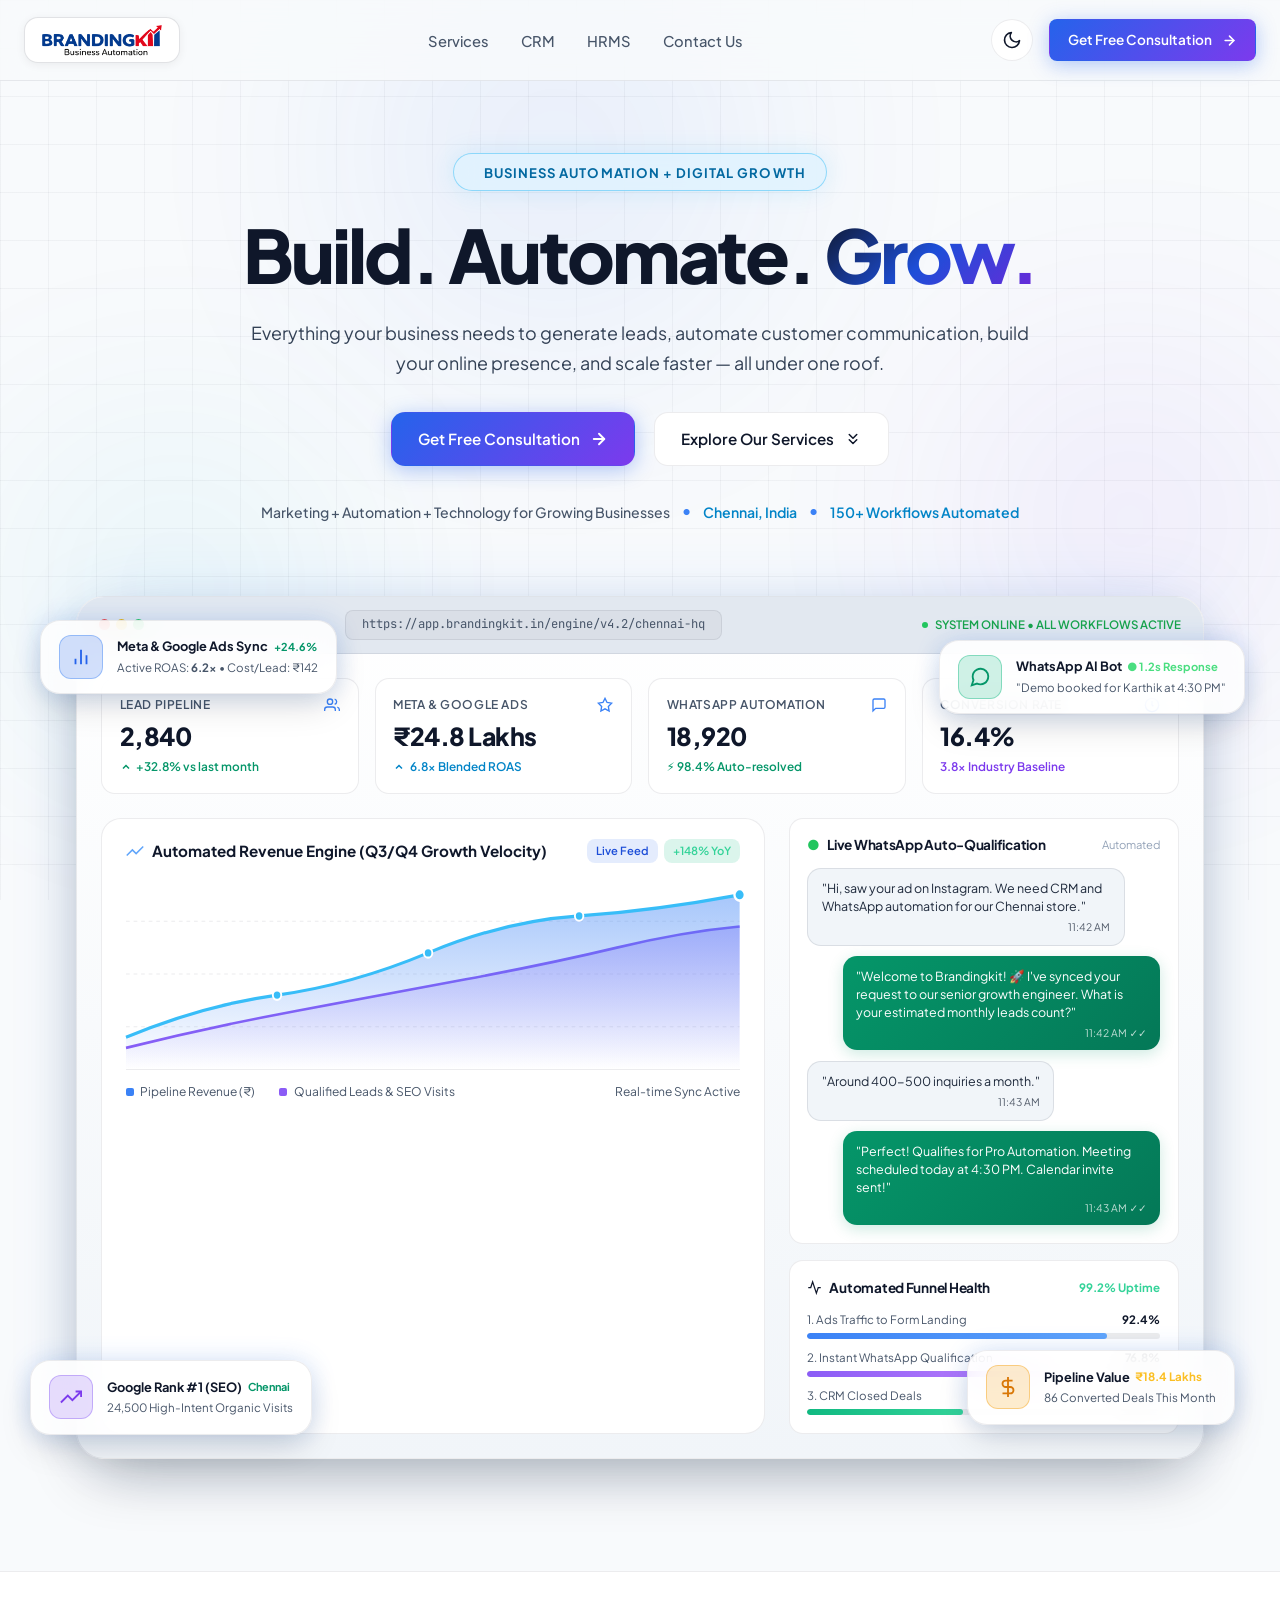
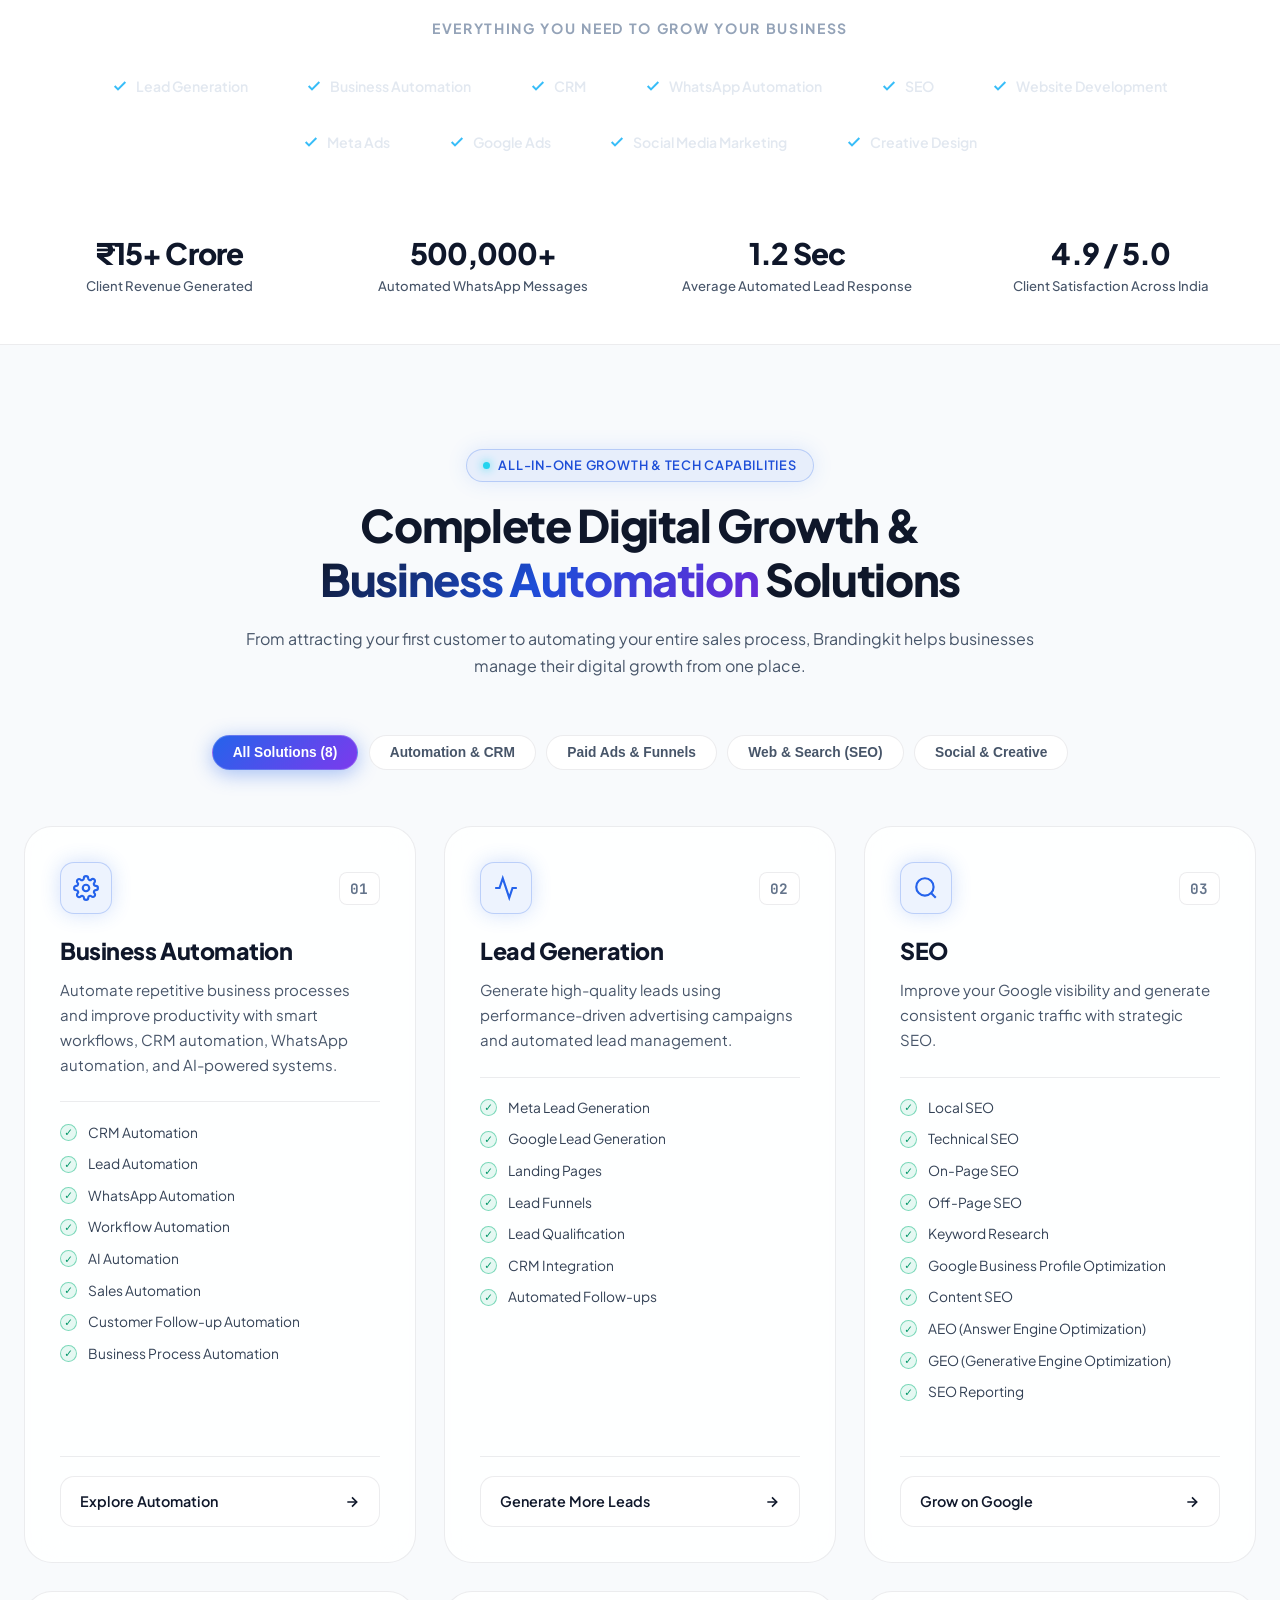
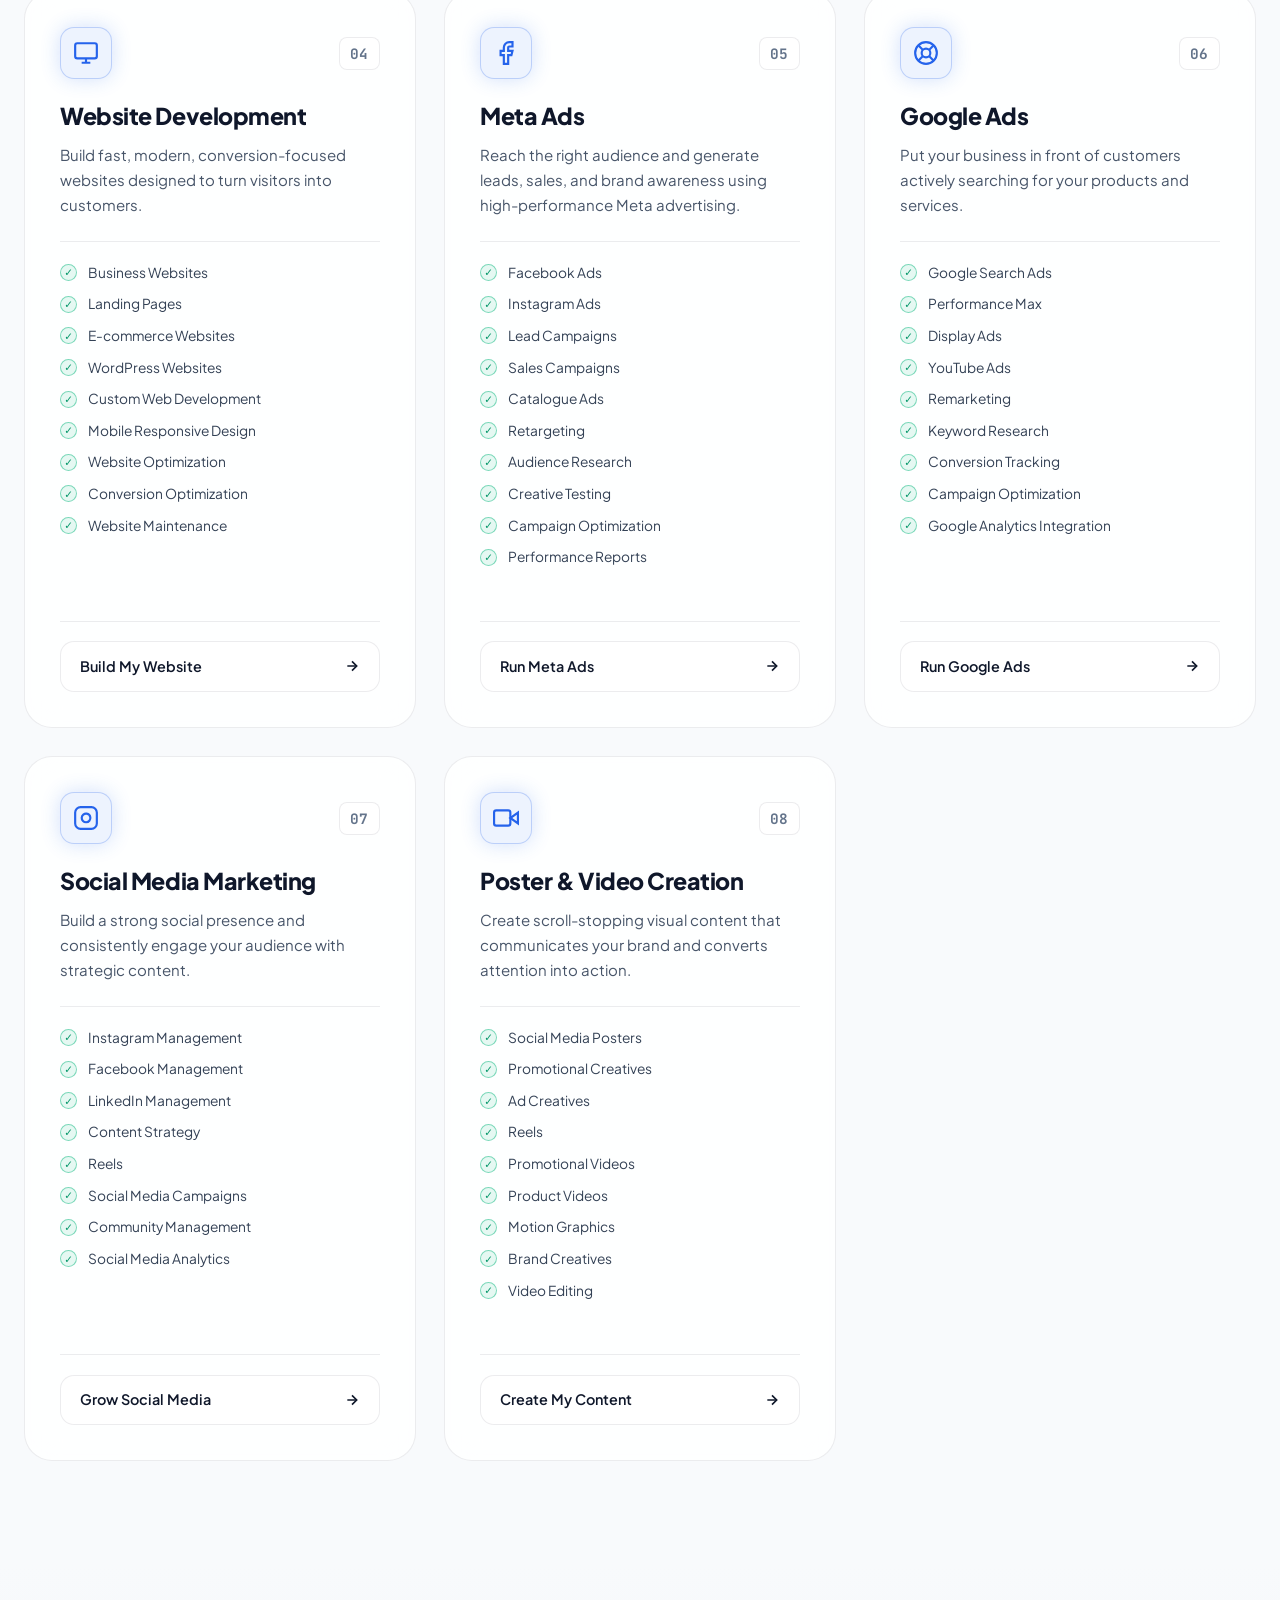
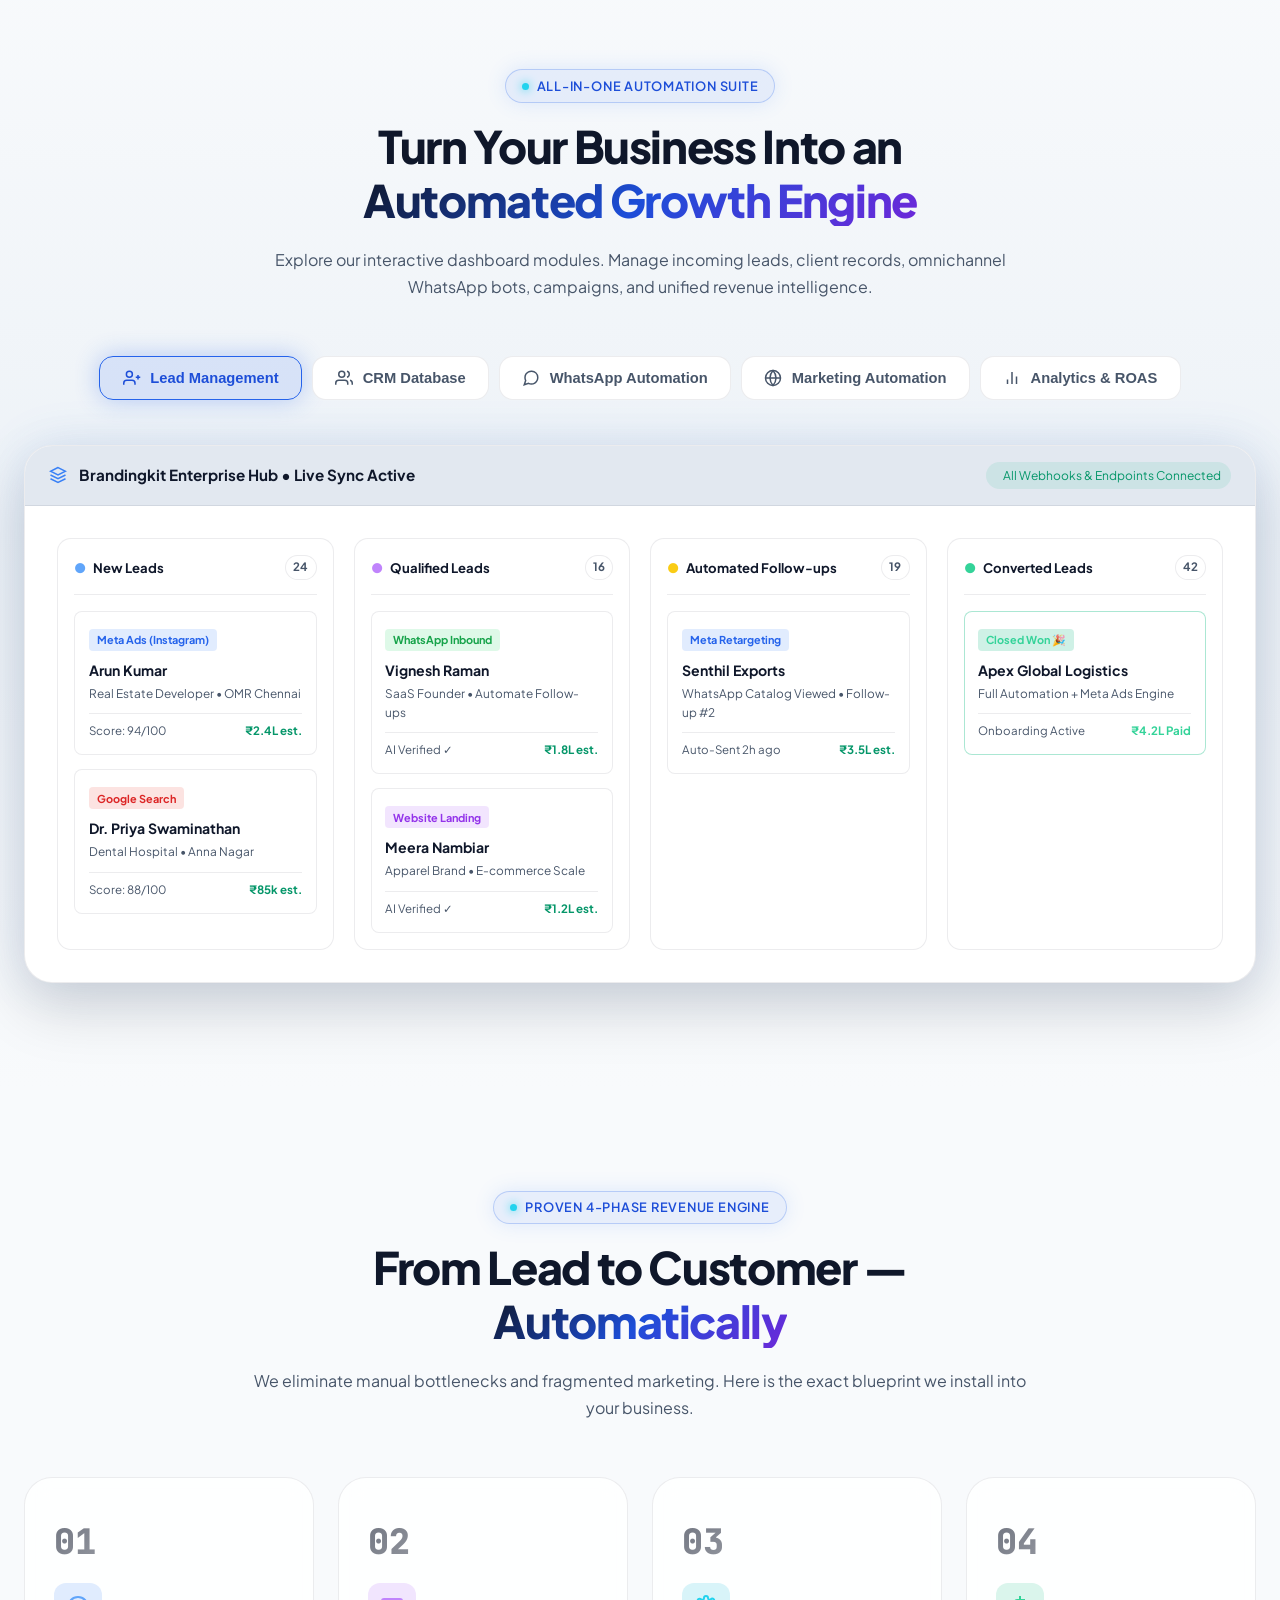
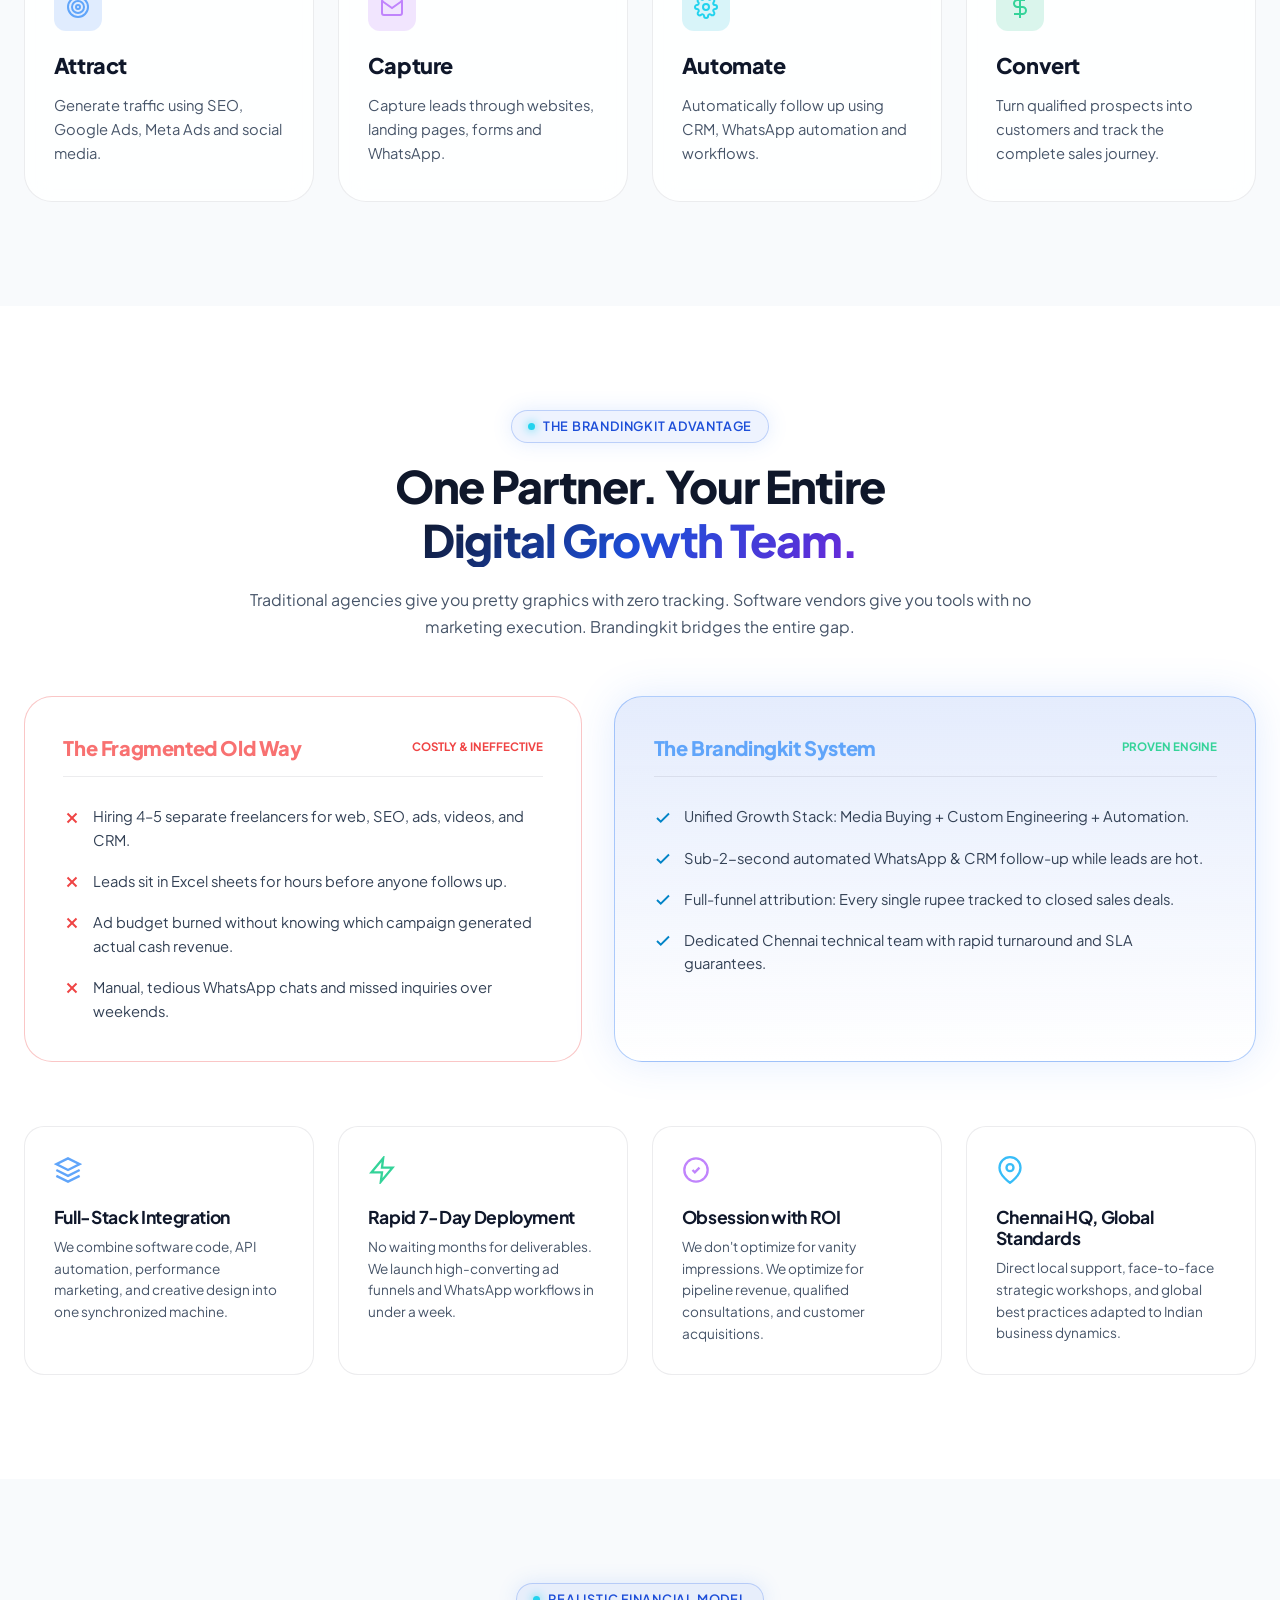
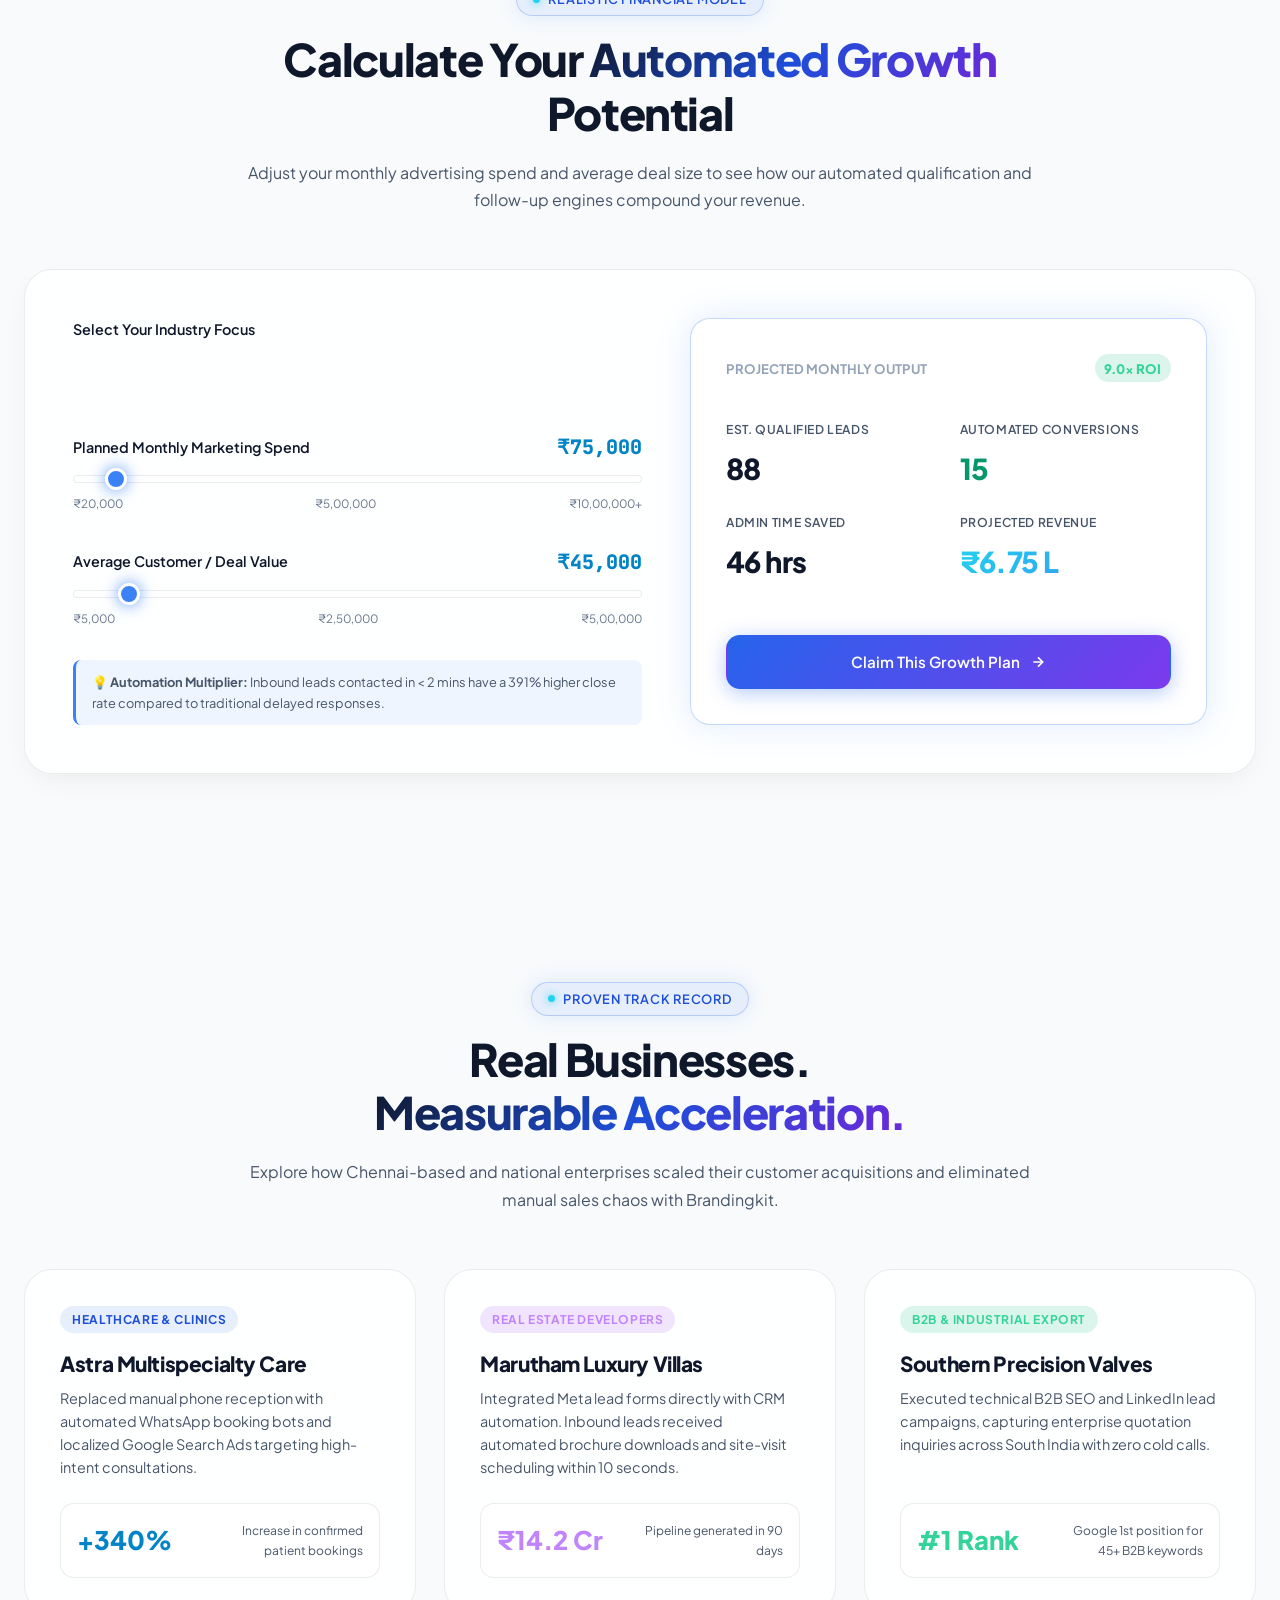
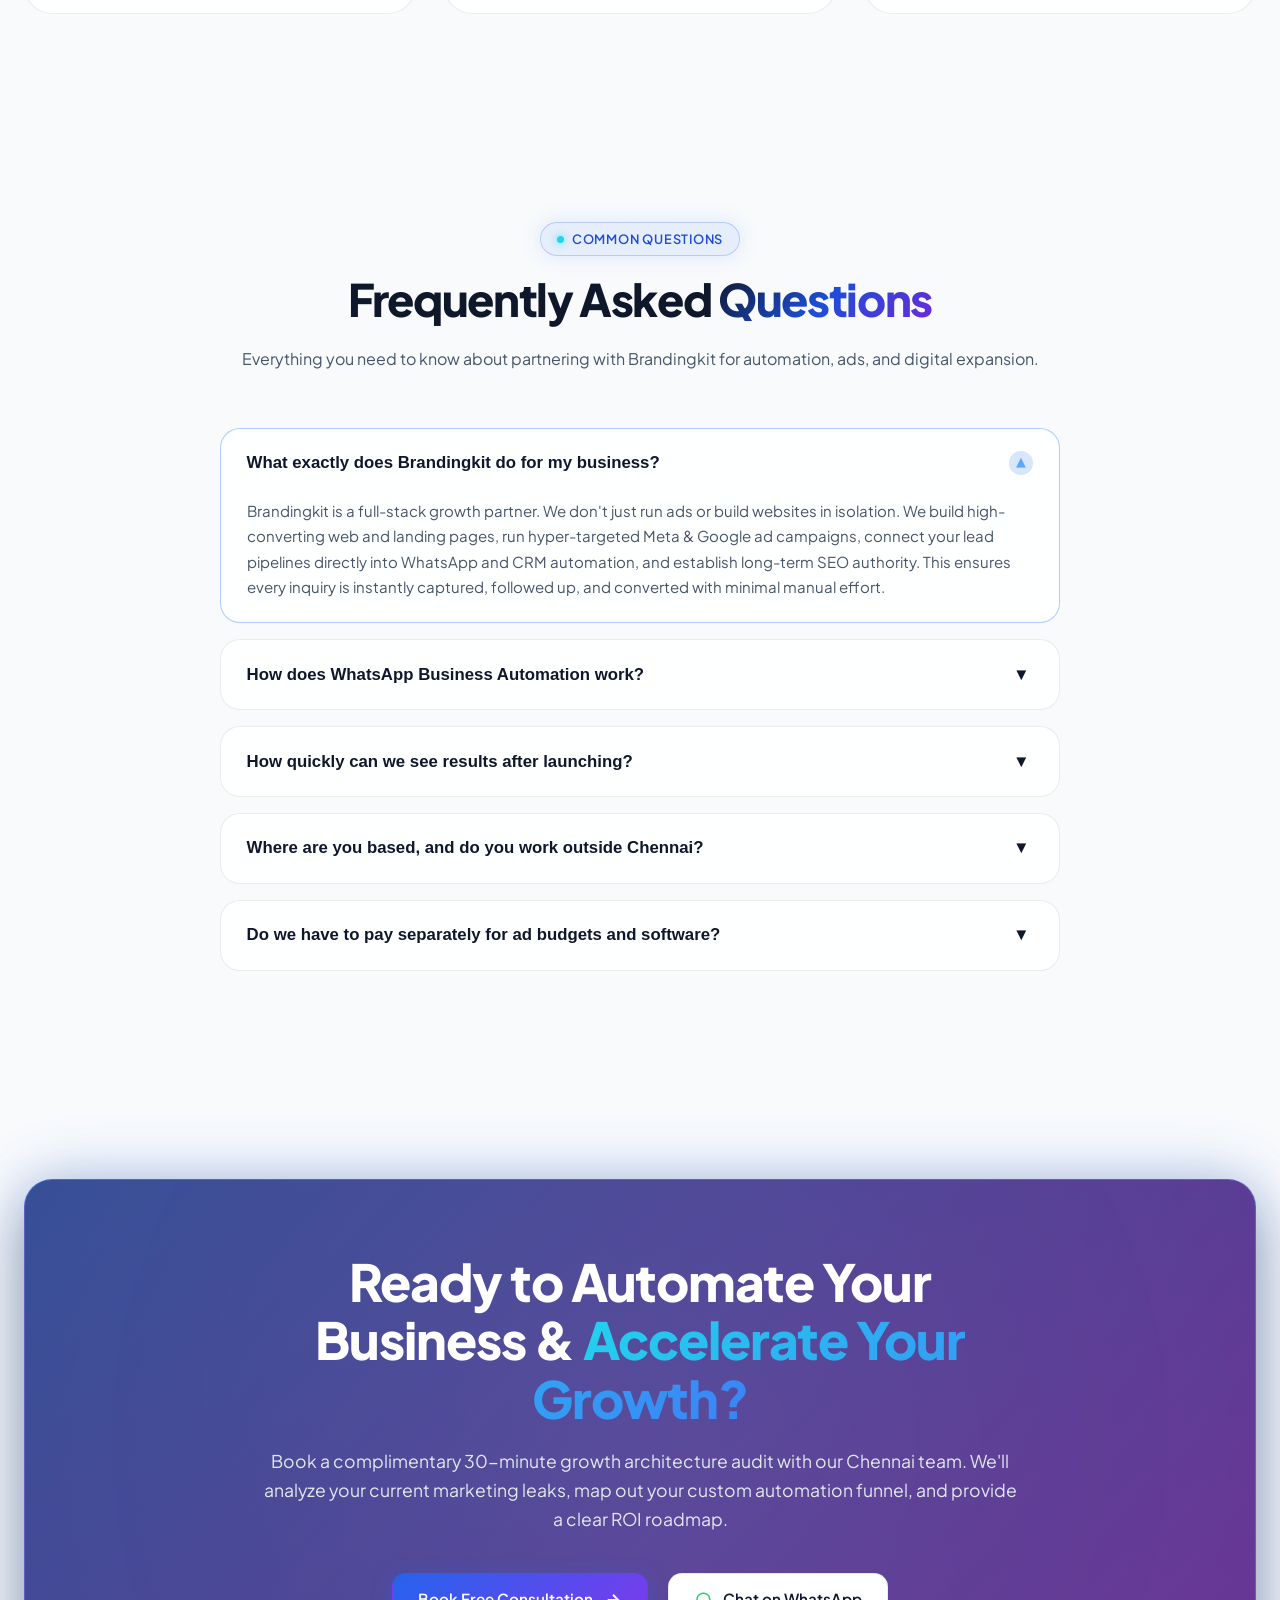
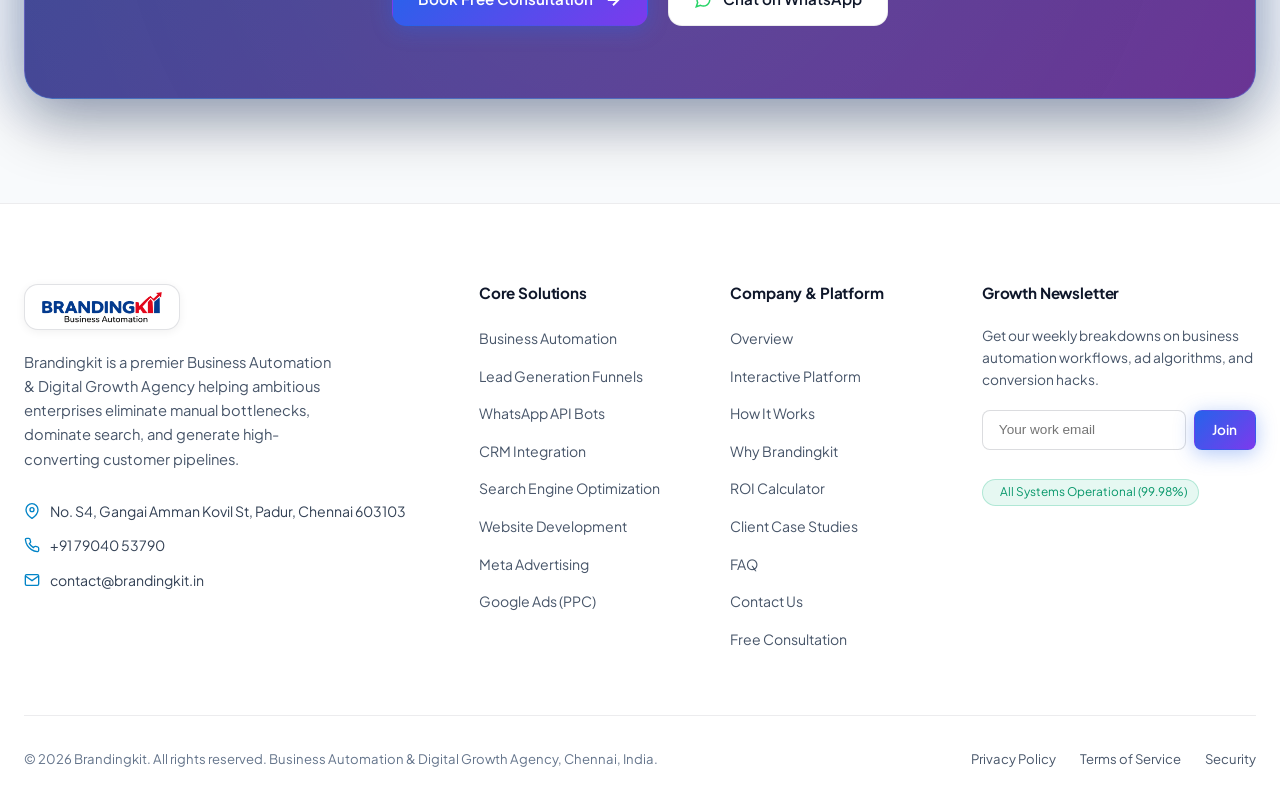
==== commit 49b25a1e: "Add dedicated Contact Us page with official phone, address, and email" ====
--- a/index.html
+++ b/index.html
@@ -64,7 +64,7 @@
           <li class="nav-item"><a href="#services">Services</a></li>
           <li class="nav-item"><a href="https://crmautomation.brandingkit.in/" target="_blank" rel="noopener">CRM</a></li>
           <li class="nav-item"><a href="https://hrmmangement.brandingkit.in/" target="_blank" rel="noopener">HRMS</a></li>
-          <li class="nav-item"><a href="#consultation" class="open-consultation-btn">Contact Us</a></li>
+          <li class="nav-item"><a href="contact.html">Contact Us</a></li>
         </ul>
       </nav>
 
@@ -114,7 +114,7 @@
       <li><a href="#services">Services</a></li>
       <li><a href="https://crmautomation.brandingkit.in/" target="_blank" rel="noopener">CRM Automation</a></li>
       <li><a href="https://hrmmangement.brandingkit.in/" target="_blank" rel="noopener">HRMS Management</a></li>
-      <li><a href="#consultation" class="open-consultation-btn">Contact Us</a></li>
+      <li><a href="contact.html">Contact Us</a></li>
     </ul>
     <div>
       <button class="theme-toggle-btn mobile-theme-btn" aria-label="Toggle Light / Dark Theme">
@@ -2201,22 +2201,20 @@
                 <path d="M21 10c0 7-9 13-9 13s-9-6-9-13a9 9 0 0 1 18 0z"/>
                 <circle cx="12" cy="10" r="3"/>
               </svg>
-              <span>Chennai, Tamil Nadu, India</span>
+              <span>No. S4, Gangai Amman Kovil St, Padur, Chennai 603103</span>
+            </div>
+            <div class="footer-contact-item">
+              <svg viewBox="0 0 24 24" fill="none" stroke="currentColor" stroke-width="2">
+                <path d="M22 16.92v3a2 2 0 0 1-2.18 2 19.79 19.79 0 0 1-8.63-3.07 19.5 19.5 0 0 1-6-6 19.79 19.79 0 0 1-3.07-8.67A2 2 0 0 1 4.11 2h3a2 2 0 0 1 2 1.72 12.84 12.84 0 0 0 .7 2.81 2 2 0 0 1-.45 2.11L8.09 9.91a16 16 0 0 0 6 6l1.27-1.27a2 2 0 0 1 2.11-.45 12.84 12.84 0 0 0 2.81.7A2 2 0 0 1 22 16.92z"/>
+              </svg>
+              <a href="tel:+917904053790" style="color: inherit; text-decoration: none;">+91 79040 53790</a>
             </div>
             <div class="footer-contact-item">
               <svg viewBox="0 0 24 24" fill="none" stroke="currentColor" stroke-width="2">
                 <path d="M4 4h16c1.1 0 2 .9 2 2v12c0 1.1-.9 2-2 2H4c-1.1 0-2-.9-2-2V6c0-1.1.9-2 2-2z"/>
                 <polyline points="22,6 12,13 2,6"/>
               </svg>
-              <span>hello@brandingkit.in</span>
-            </div>
-            <div class="footer-contact-item">
-              <svg viewBox="0 0 24 24" fill="none" stroke="currentColor" stroke-width="2">
-                <circle cx="12" cy="12" r="10"/>
-                <line x1="2" y1="12" x2="22" y2="12"/>
-                <path d="M12 2a15.3 15.3 0 0 1 4 10 15.3 15.3 0 0 1-4 10 15.3 15.3 0 0 1-4-10 15.3 15.3 0 0 1 4-10z"/>
-              </svg>
-              <span>https://brandingkit.in</span>
+              <a href="mailto:contact@brandingkit.in" style="color: inherit; text-decoration: none;">contact@brandingkit.in</a>
             </div>
           </div>
         </div>
@@ -2247,6 +2245,7 @@
             <li><a href="#calculator">ROI Calculator</a></li>
             <li><a href="#case-studies">Client Case Studies</a></li>
             <li><a href="#faq">FAQ</a></li>
+            <li><a href="contact.html">Contact Us</a></li>
             <li><a href="#consultation" class="open-consultation-btn">Free Consultation</a></li>
           </ul>
         </div>
--- a/styles.css
+++ b/styles.css
@@ -3047,3 +3047,291 @@
     grid-template-columns: 1fr;
   }
 }
+
+/* ==========================================================================
+   SEPARATE CONTACT US PAGE STYLES
+   ========================================================================== */
+.contact-hero {
+  padding: 5rem 0 3rem;
+  text-align: center;
+  position: relative;
+}
+
+.contact-hero-content {
+  max-width: 820px;
+  margin: 0 auto;
+}
+
+.contact-channels-grid {
+  display: grid;
+  grid-template-columns: repeat(3, 1fr);
+  gap: 1.5rem;
+  margin: 3rem 0 4.5rem;
+}
+
+.contact-channel-card {
+  background: var(--bg-card);
+  border: 1px solid var(--bg-card-border);
+  border-radius: var(--radius-xl);
+  padding: 2rem 1.6rem;
+  display: flex;
+  flex-direction: column;
+  position: relative;
+  overflow: hidden;
+  backdrop-filter: blur(16px);
+  -webkit-backdrop-filter: blur(16px);
+  transition: all 0.3s cubic-bezier(0.16, 1, 0.3, 1);
+  box-shadow: 0 10px 30px rgba(0, 0, 0, 0.15);
+}
+
+.contact-channel-card:hover {
+  transform: translateY(-5px);
+  border-color: rgba(59, 130, 246, 0.4);
+  box-shadow: 0 15px 40px rgba(0, 0, 0, 0.25), 0 0 25px rgba(59, 130, 246, 0.2);
+}
+
+.channel-icon-box {
+  width: 54px;
+  height: 54px;
+  border-radius: 14px;
+  display: flex;
+  align-items: center;
+  justify-content: center;
+  margin-bottom: 1.25rem;
+}
+
+.icon-box-blue {
+  background: rgba(37, 99, 235, 0.15);
+  border: 1px solid rgba(59, 130, 246, 0.3);
+  color: #60a5fa;
+}
+
+.icon-box-green {
+  background: rgba(16, 185, 129, 0.15);
+  border: 1px solid rgba(16, 185, 129, 0.3);
+  color: #34d399;
+}
+
+.icon-box-purple {
+  background: rgba(139, 92, 246, 0.15);
+  border: 1px solid rgba(139, 92, 246, 0.3);
+  color: #c084fc;
+}
+
+.channel-title {
+  font-size: 1.2rem;
+  font-weight: 800;
+  color: var(--text-heading);
+  margin-bottom: 0.35rem;
+}
+
+.channel-subtitle {
+  font-size: 0.82rem;
+  color: var(--text-muted);
+  line-height: 1.5;
+  margin-bottom: 1.2rem;
+}
+
+.channel-value-display {
+  font-size: 1.05rem;
+  font-weight: 700;
+  color: var(--text-heading);
+  word-break: break-word;
+  margin-bottom: 1.25rem;
+  padding: 0.75rem 1rem;
+  background: rgba(255, 255, 255, 0.03);
+  border: 1px solid var(--bg-card-border);
+  border-radius: var(--radius-sm);
+  font-family: var(--font-mono);
+}
+
+[data-theme="light"] .channel-value-display {
+  background: rgba(15, 23, 42, 0.03);
+}
+
+.channel-actions-row {
+  display: flex;
+  gap: 0.65rem;
+  margin-top: auto;
+  flex-wrap: wrap;
+}
+
+.channel-actions-row .btn {
+  flex: 1;
+  font-size: 0.85rem;
+  padding: 0.65rem 1rem;
+}
+
+/* Main Split Grid (Form + Map/Office) */
+.contact-main-grid {
+  display: grid;
+  grid-template-columns: 1.25fr 1fr;
+  gap: 2.5rem;
+  margin-bottom: 5rem;
+}
+
+.contact-form-card {
+  background: var(--bg-card);
+  border: 1px solid var(--bg-card-border);
+  border-radius: var(--radius-xl);
+  padding: 2.5rem;
+  backdrop-filter: blur(16px);
+  -webkit-backdrop-filter: blur(16px);
+  box-shadow: 0 15px 40px rgba(0, 0, 0, 0.2);
+}
+
+.contact-form-header {
+  margin-bottom: 2rem;
+}
+
+.contact-form-header h3 {
+  font-size: 1.6rem;
+  font-weight: 800;
+  color: var(--text-heading);
+  margin-bottom: 0.4rem;
+}
+
+.contact-form-header p {
+  color: var(--text-muted);
+  font-size: 0.92rem;
+}
+
+.contact-side-column {
+  display: flex;
+  flex-direction: column;
+  gap: 1.75rem;
+}
+
+.office-info-card {
+  background: var(--bg-card);
+  border: 1px solid var(--bg-card-border);
+  border-radius: var(--radius-xl);
+  padding: 2rem;
+  backdrop-filter: blur(16px);
+  -webkit-backdrop-filter: blur(16px);
+}
+
+.office-info-card h4 {
+  font-size: 1.2rem;
+  font-weight: 800;
+  color: var(--text-heading);
+  margin-bottom: 1.25rem;
+  display: flex;
+  align-items: center;
+  gap: 0.6rem;
+}
+
+.office-details-list {
+  display: flex;
+  flex-direction: column;
+  gap: 1.25rem;
+}
+
+.office-detail-row {
+  display: flex;
+  gap: 1rem;
+  align-items: flex-start;
+}
+
+.detail-icon-wrap {
+  width: 36px;
+  height: 36px;
+  border-radius: 10px;
+  background: rgba(37, 99, 235, 0.12);
+  border: 1px solid rgba(59, 130, 246, 0.25);
+  color: #60a5fa;
+  display: flex;
+  align-items: center;
+  justify-content: center;
+  flex-shrink: 0;
+  margin-top: 0.15rem;
+}
+
+.detail-text {
+  display: flex;
+  flex-direction: column;
+  gap: 0.2rem;
+}
+
+.detail-label {
+  font-size: 0.74rem;
+  font-weight: 700;
+  text-transform: uppercase;
+  letter-spacing: 0.05em;
+  color: var(--text-muted);
+}
+
+.detail-val {
+  font-size: 0.92rem;
+  font-weight: 600;
+  color: var(--text-heading);
+  line-height: 1.5;
+}
+
+.detail-val a {
+  color: #60a5fa;
+  text-decoration: none;
+  transition: color 0.2s ease;
+}
+
+.detail-val a:hover {
+  color: #93c5fd;
+  text-decoration: underline;
+}
+
+/* Map Container */
+.map-embed-card {
+  background: var(--bg-card);
+  border: 1px solid var(--bg-card-border);
+  border-radius: var(--radius-xl);
+  overflow: hidden;
+  display: flex;
+  flex-direction: column;
+  box-shadow: 0 10px 30px rgba(0, 0, 0, 0.15);
+}
+
+.map-header-bar {
+  padding: 0.85rem 1.4rem;
+  background: rgba(0, 0, 0, 0.2);
+  border-bottom: 1px solid var(--bg-card-border);
+  display: flex;
+  align-items: center;
+  justify-content: space-between;
+  font-size: 0.8rem;
+  font-weight: 600;
+  color: var(--text-muted);
+}
+
+.map-iframe-box {
+  width: 100%;
+  height: 280px;
+  position: relative;
+  background: #0f172a;
+}
+
+.map-iframe-box iframe {
+  width: 100%;
+  height: 100%;
+  border: none;
+}
+
+/* Responsive adjustments for Contact Page */
+@media (max-width: 1024px) {
+  .contact-channels-grid {
+    grid-template-columns: 1fr;
+    gap: 1.25rem;
+  }
+  .contact-main-grid {
+    grid-template-columns: 1fr;
+  }
+}
+
+@media (max-width: 768px) {
+  .contact-form-card {
+    padding: 1.5rem;
+  }
+  .contact-hero {
+    padding: 3.5rem 0 2rem;
+  }
+}
+
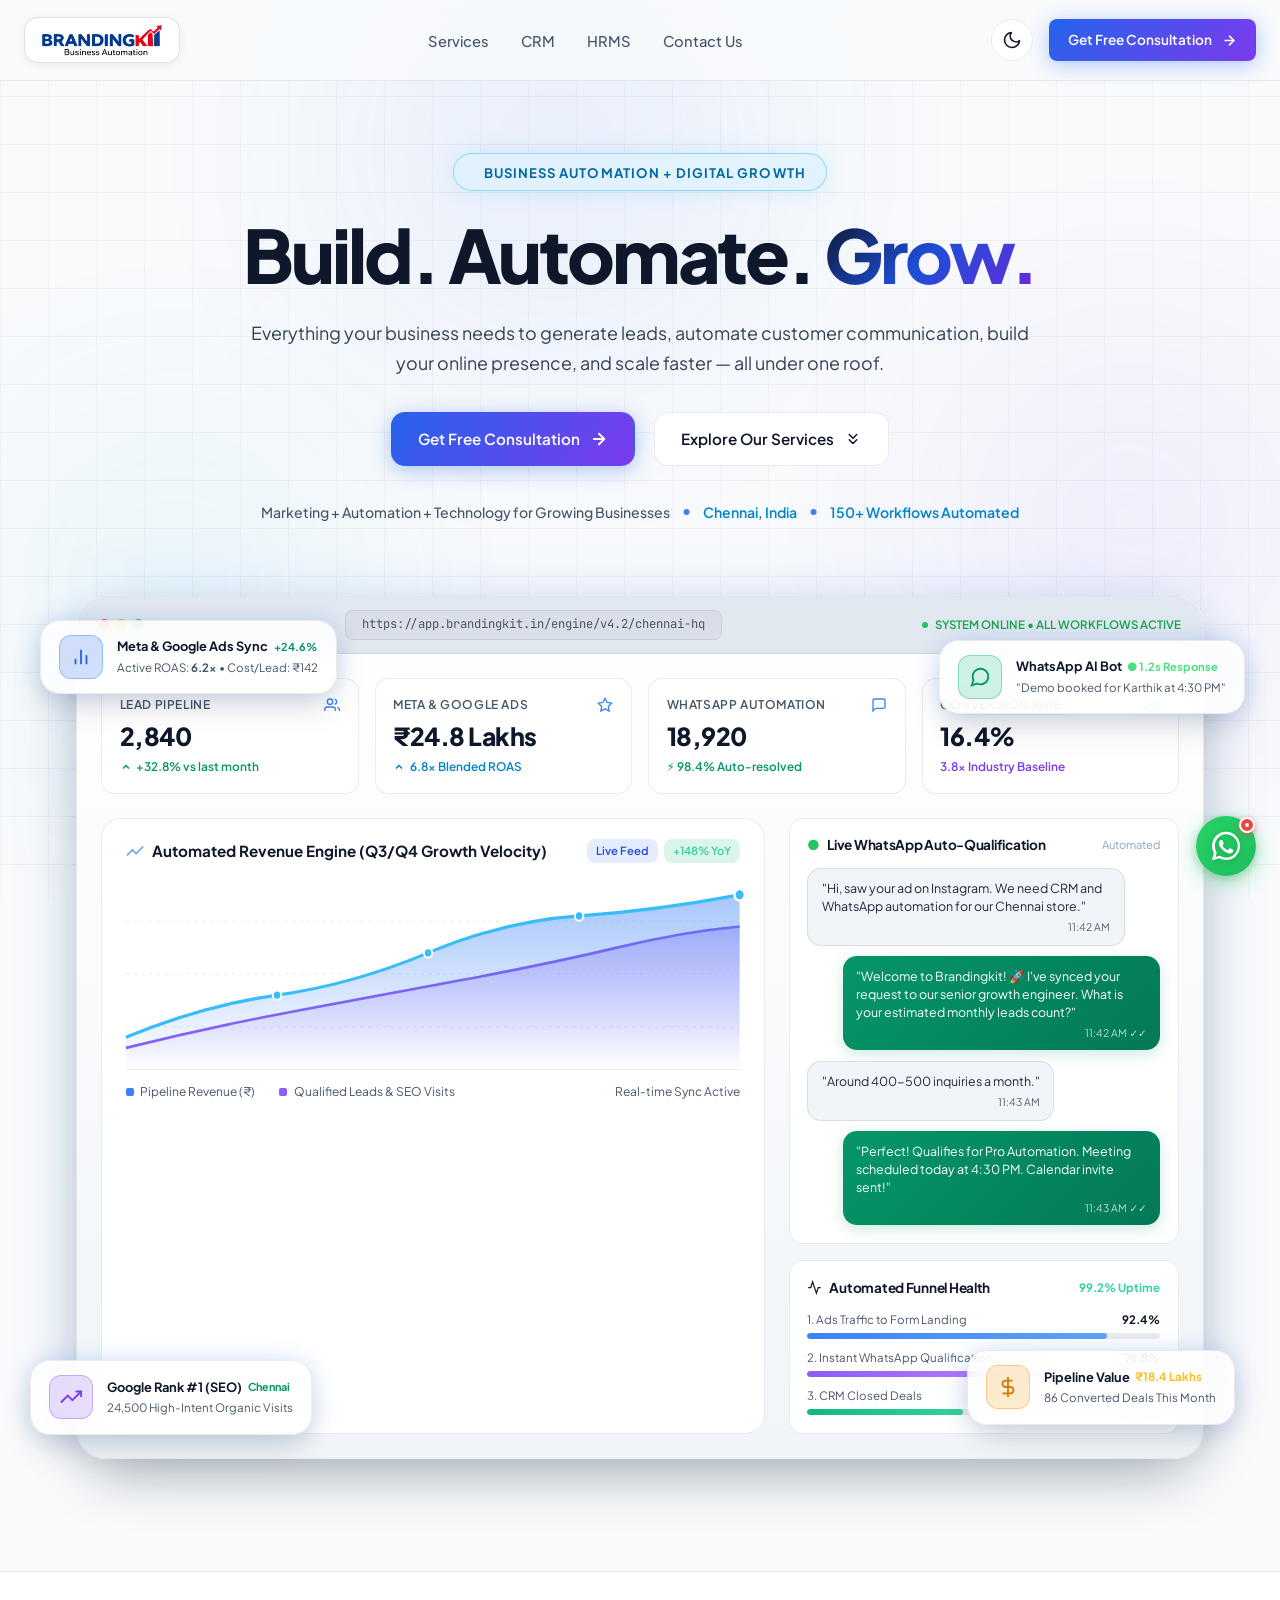
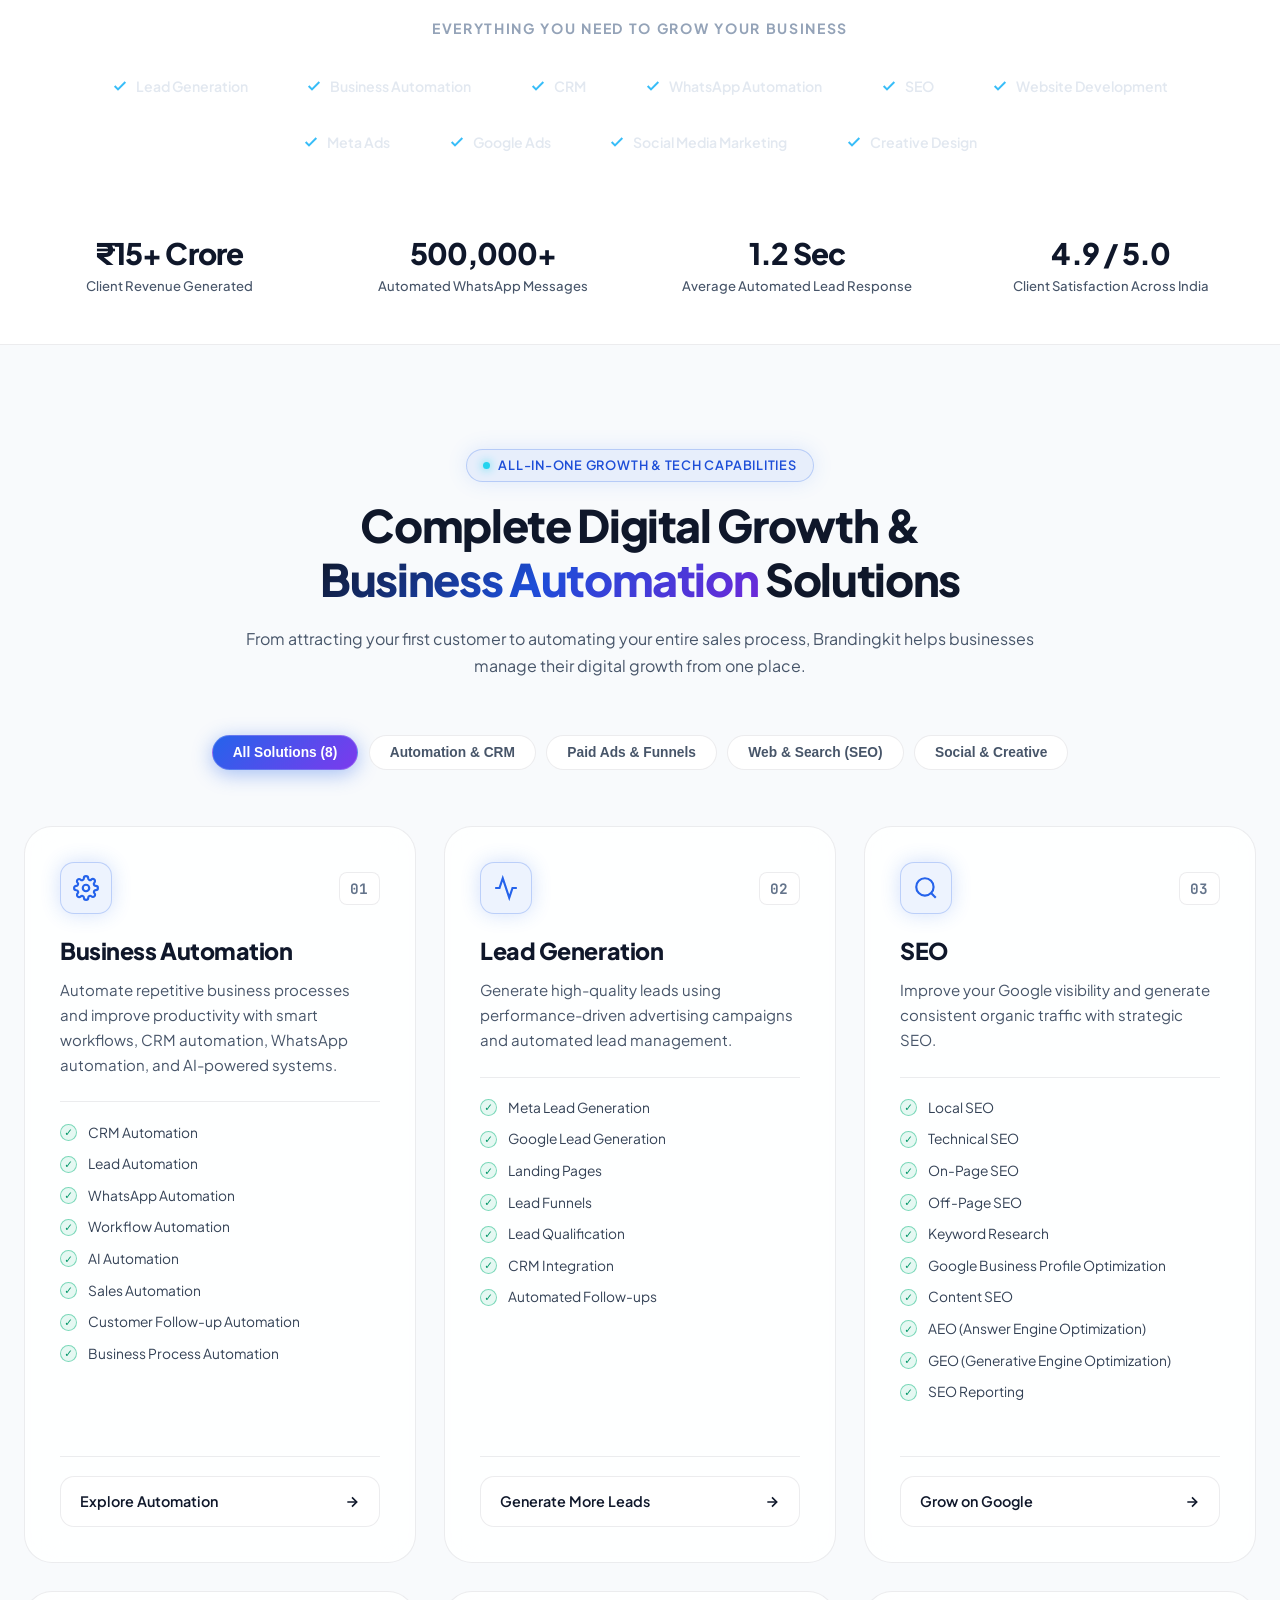
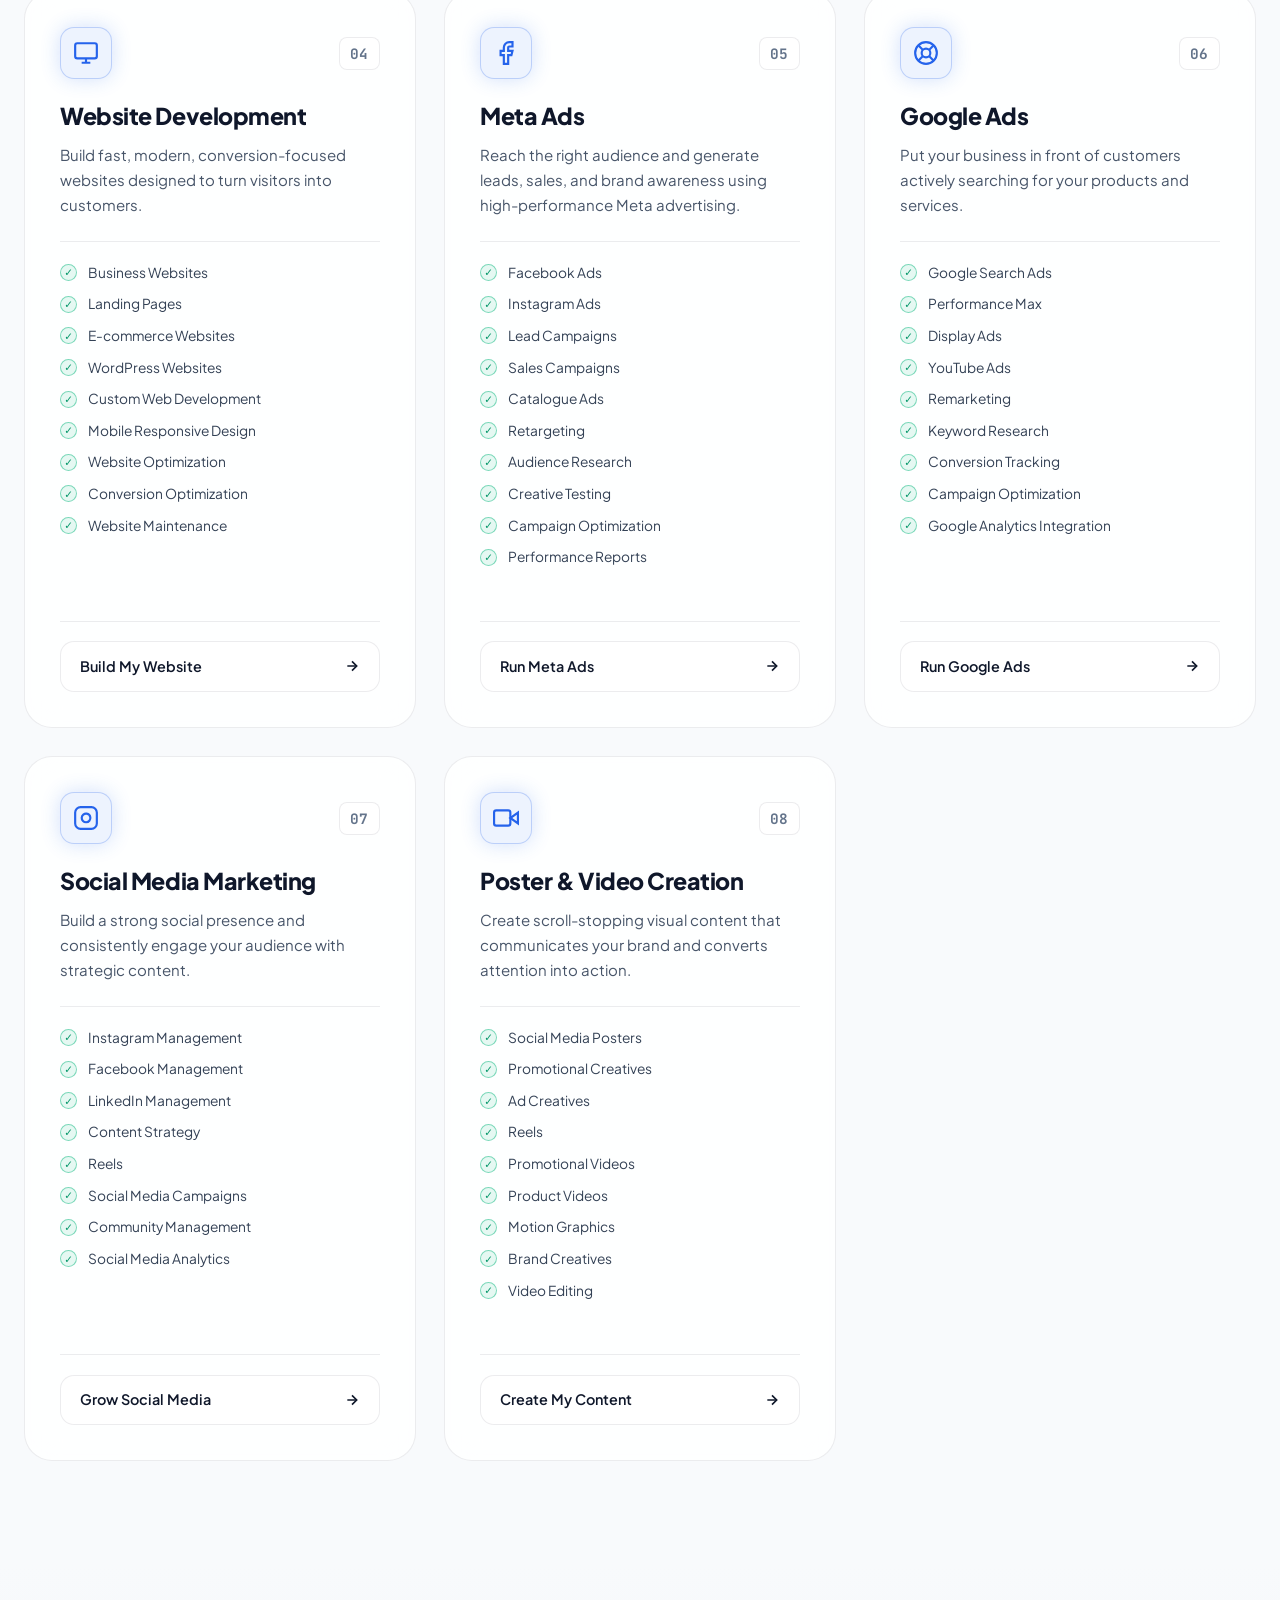
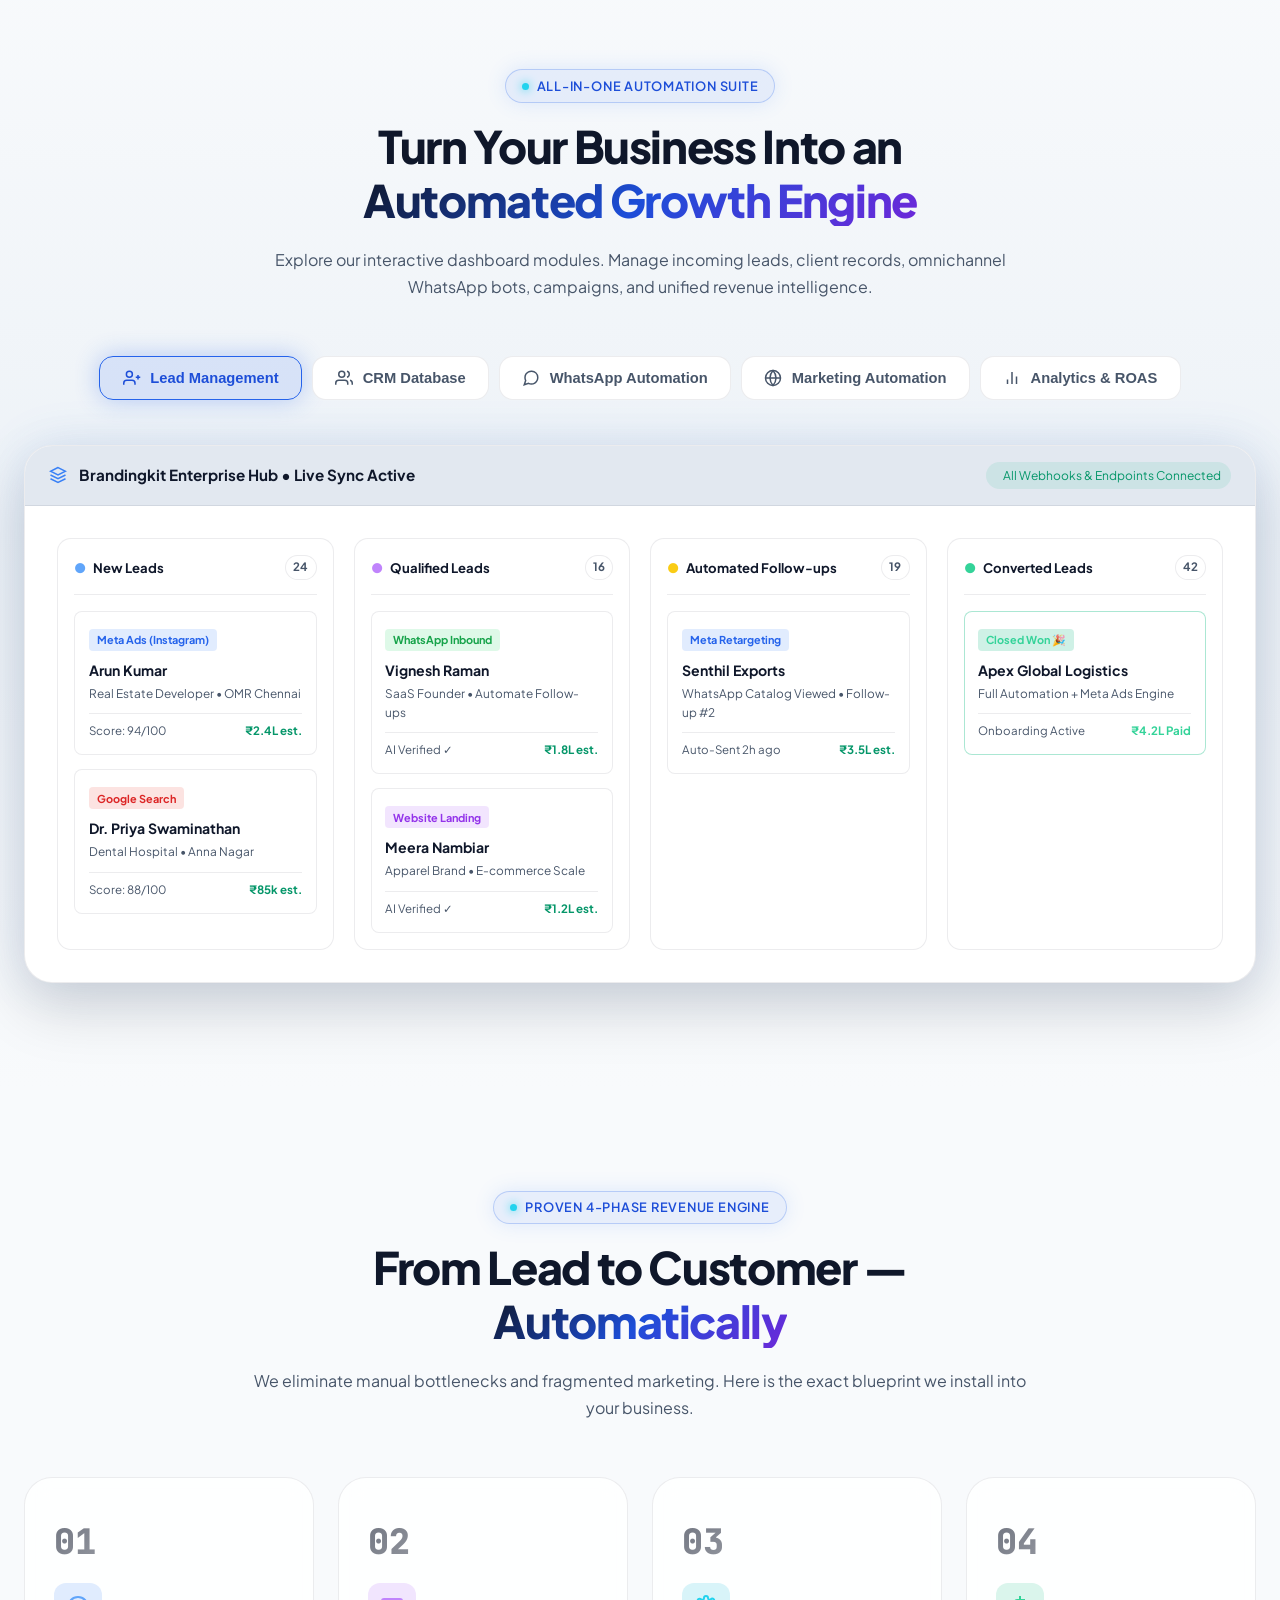
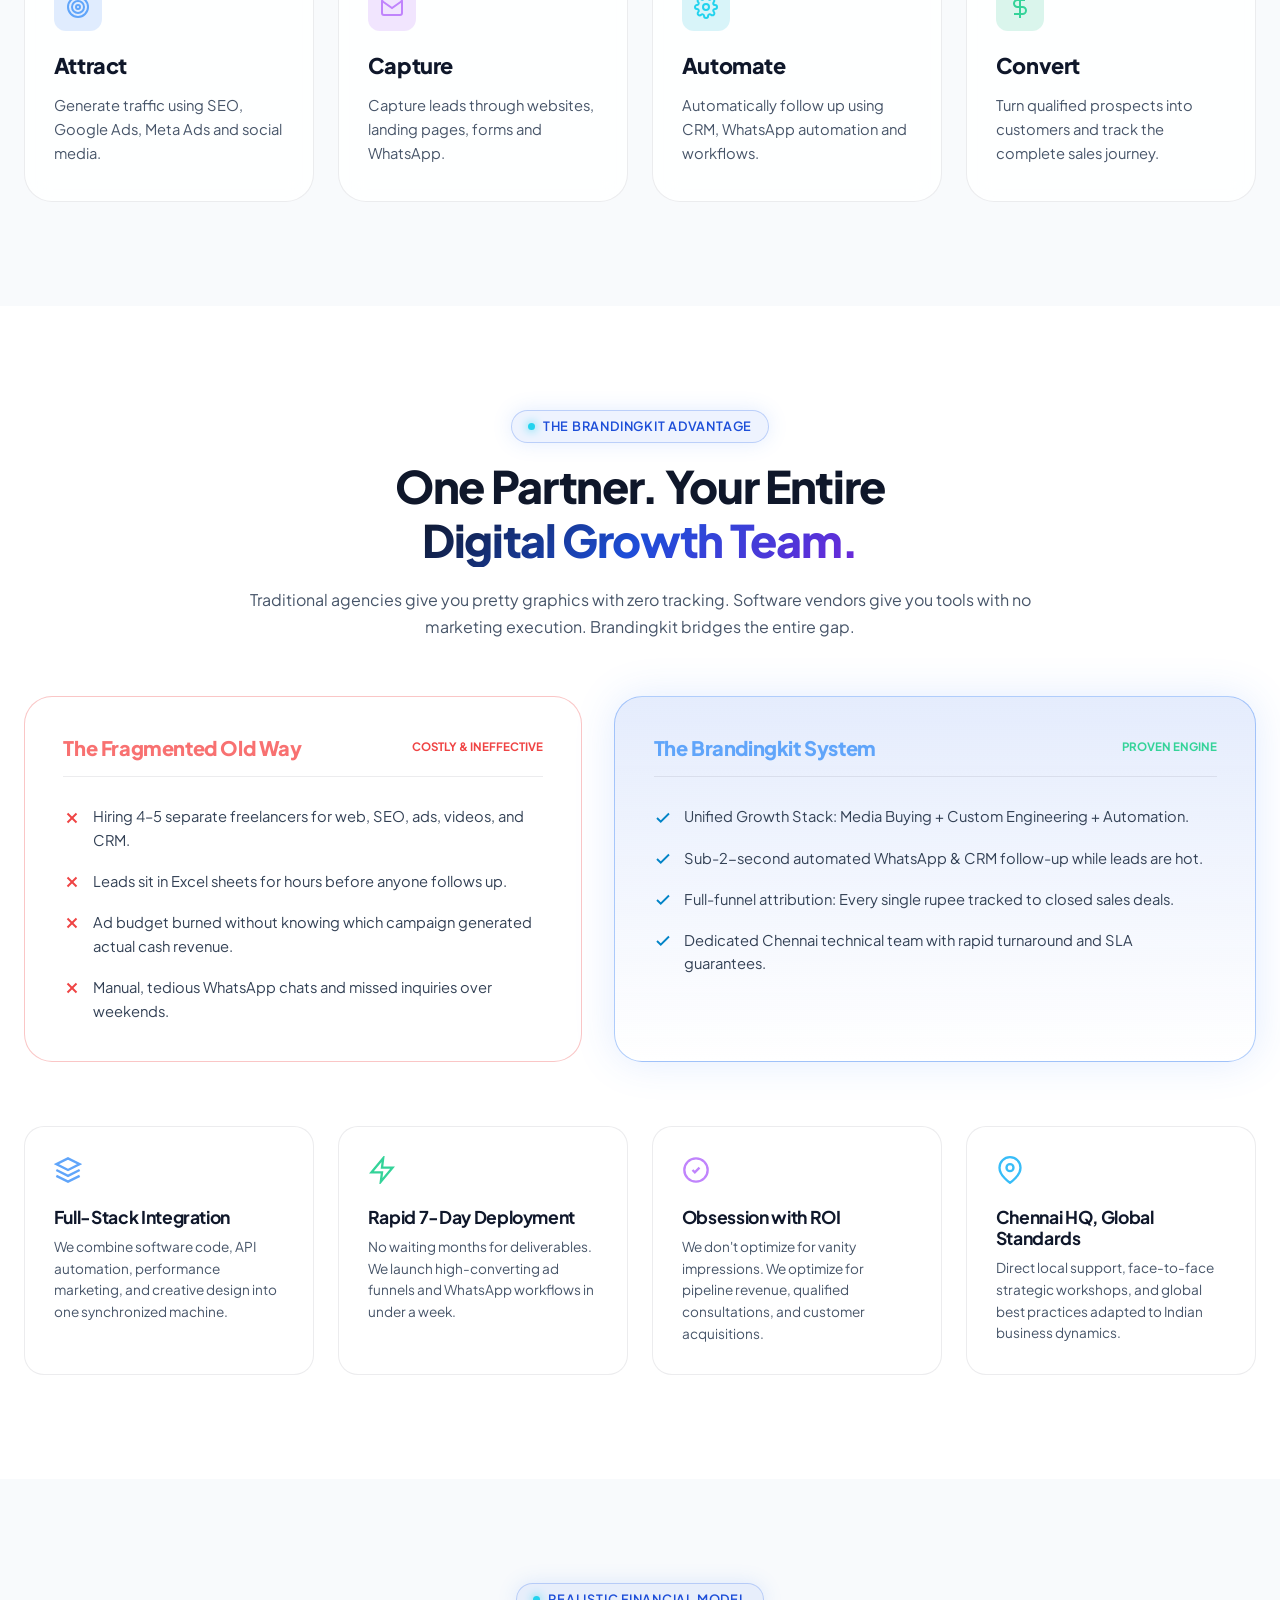
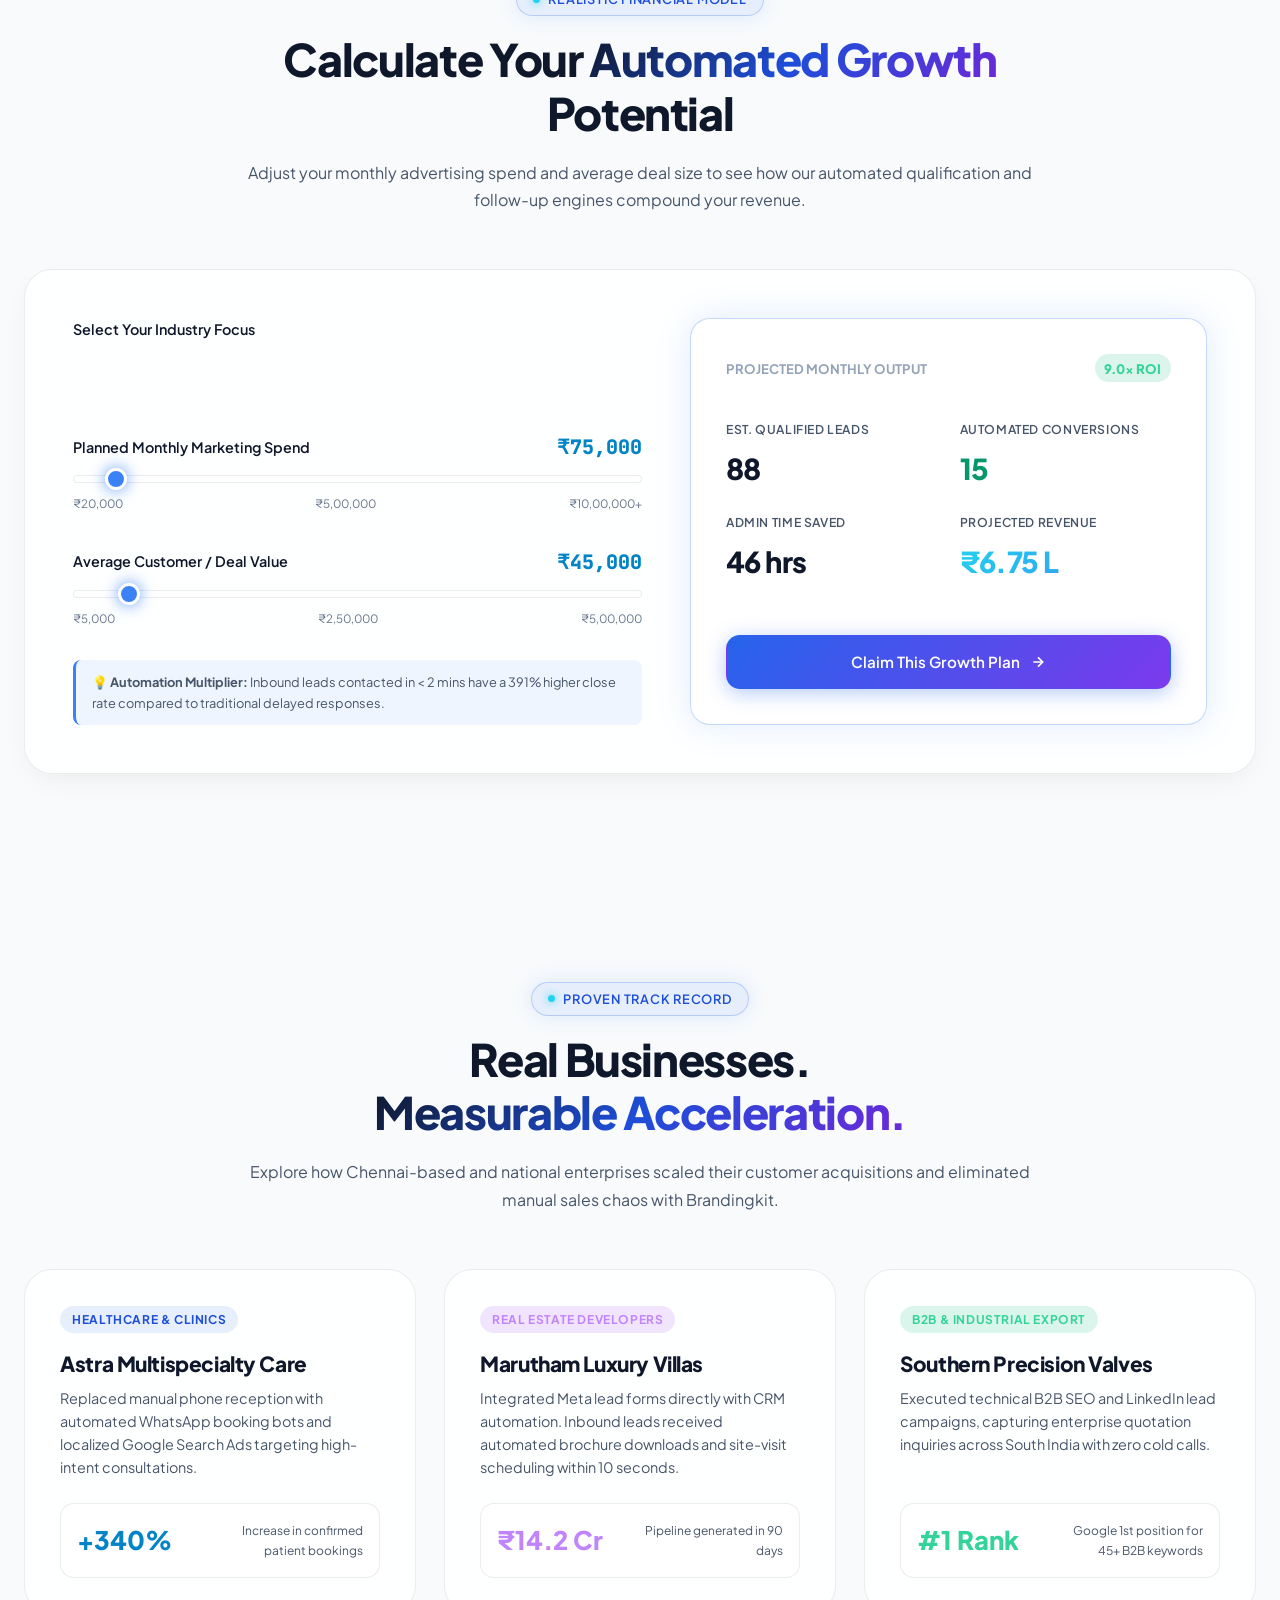
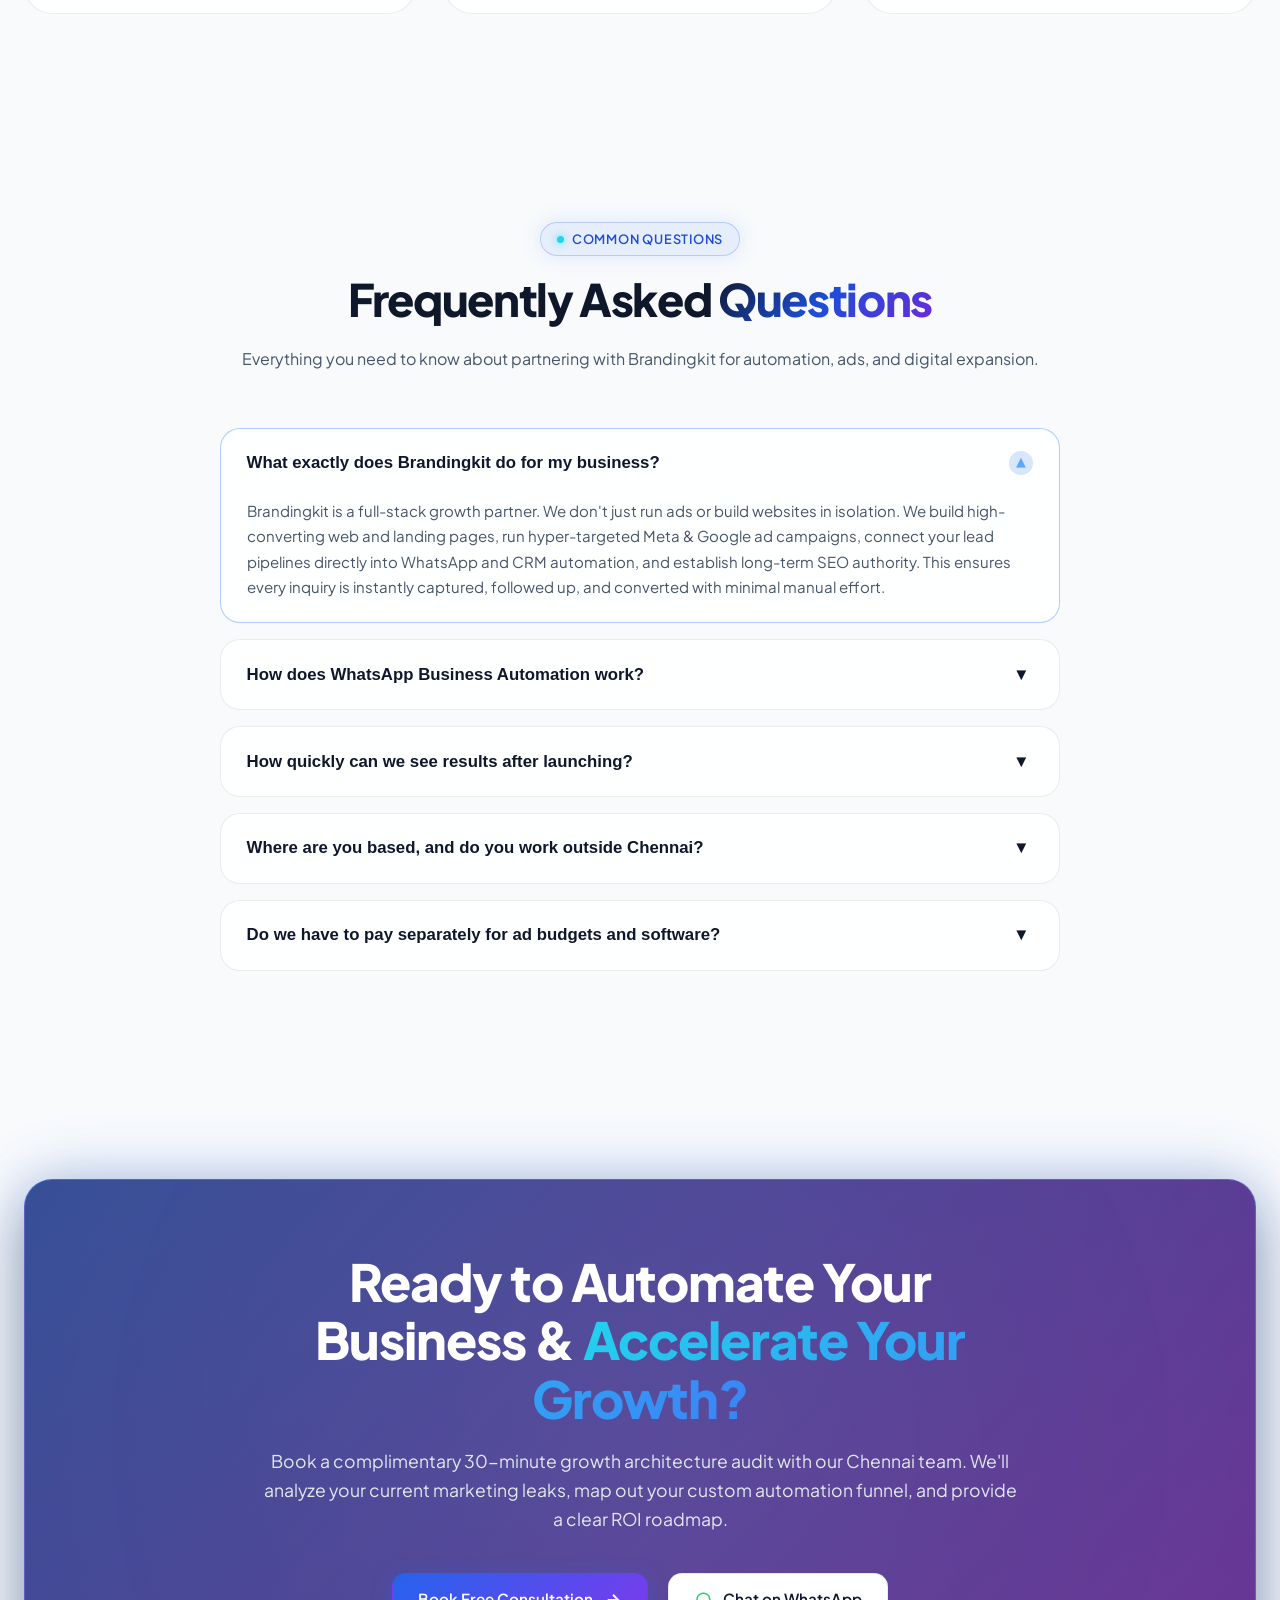
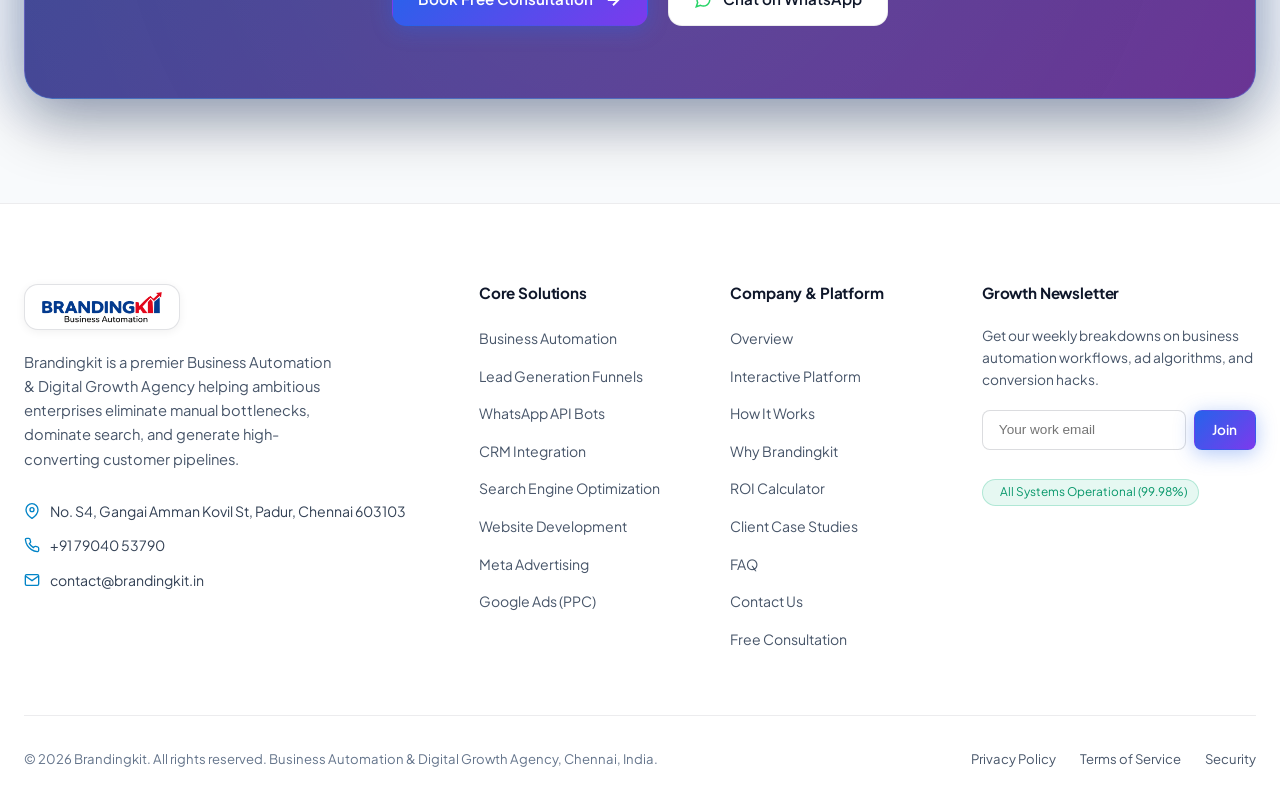
==== commit 579e6a8a: "Update floating WhatsApp widget, modal styling, and scripts" ====
--- a/index.html
+++ b/index.html
@@ -22,7 +22,7 @@
   <link href="https://fonts.googleapis.com/css2?family=JetBrains+Mono:wght@400;600;700&family=Plus+Jakarta+Sans:wght@400;500;600;700;800;900&display=swap" rel="stylesheet">
 
   <!-- Stylesheet -->
-  <link rel="stylesheet" href="styles.css">
+  <link rel="stylesheet" href="styles.css?v=2">
 
   <!-- Theme Initialization Script (Prevents FOUC) -->
   <script>
@@ -2163,7 +2163,7 @@
                   <polyline points="12 5 19 12 12 19"></polyline>
                 </svg>
               </a>
-              <a href="https://wa.me/919840000000?text=Hi%20Brandingkit%2C%20I%20would%20like%20to%20schedule%20a%20consultation" target="_blank" rel="noopener" class="btn btn-secondary">
+              <a href="https://wa.me/917904053790?text=Hi%20Brandingkit%2C%20I%20would%20like%20to%20schedule%20a%20consultation" target="_blank" rel="noopener noreferrer" class="btn btn-secondary">
                 <svg width="18" height="18" viewBox="0 0 24 24" fill="none" stroke="#25d366" stroke-width="2">
                   <path d="M21 11.5a8.38 8.38 0 0 1-.9 3.8 8.5 8.5 0 0 1-7.6 4.7 8.38 8.38 0 0 1-3.8-.9L3 21l1.9-5.7a8.38 8.38 0 0 1-.9-3.8 8.5 8.5 0 0 1 4.7-7.6 8.38 8.38 0 0 1 3.8-.9h.5a8.48 8.48 0 0 1 8 8v.5z"/>
                 </svg>
@@ -2313,7 +2313,7 @@
           </div>
           <div class="form-field">
             <label for="consultPhone">WhatsApp / Mobile Number *</label>
-            <input type="tel" id="consultPhone" placeholder="+91 98400 XXXXX" required>
+            <input type="tel" id="consultPhone" placeholder="+91 79040 XXXXX" required>
           </div>
         </div>
 
@@ -2397,7 +2397,35 @@
     <span class="toast-msg">Thank you! Your request has been dispatched to our Chennai team.</span>
   </div>
 
+  <!-- Floating WhatsApp Quick Connect Button (AiSensy Style - Bottom Right Corner) -->
+  <aside class="whatsapp-float-widget" aria-label="Direct WhatsApp Contact">
+    <a href="https://wa.me/917904053790?text=Hi%20Brandingkit%20team%2C%20I%20would%20like%20to%20inquire%20about%20your%20business%20automation%20and%20growth%20services."
+       id="whatsappFloatBtn"
+       class="whatsapp-float-btn"
+       target="_blank"
+       rel="noopener noreferrer"
+       aria-label="Chat on WhatsApp with Brandingkit (+91 79040 53790)"
+       title="Chat with us on WhatsApp (+91 79040 53790)">
+      
+      <!-- Red notification unread badge dot with white center (AiSensy style) -->
+      <span class="wa-unread-badge" aria-hidden="true">
+        <span class="wa-unread-dot"></span>
+      </span>
+
+      <!-- Official WhatsApp SVG Icon -->
+      <svg class="wa-icon" viewBox="0 0 24 24" width="34" height="34" fill="#ffffff" aria-hidden="true">
+        <path fill-rule="evenodd" clip-rule="evenodd" d="M12.04 2C6.58 2 2.13 6.45 2.13 11.91C2.13 13.66 2.59 15.36 3.45 16.86L2.05 22L7.3 20.63C8.75 21.41 10.38 21.83 12.04 21.83C17.5 21.83 21.95 17.38 21.95 11.92C21.95 9.27 20.92 6.78 19.05 4.91C17.18 3.04 14.69 2 12.04 2ZM12.04 3.67C14.24 3.67 16.31 4.53 17.87 6.09C19.42 7.64 20.28 9.72 20.28 11.92C20.28 16.46 16.58 20.16 12.04 20.16C10.64 20.16 9.27 19.8 8.07 19.12L7.76 18.94L4.65 19.76L5.48 16.73L5.28 16.41C4.54 15.22 4.14 13.58 4.14 11.91C4.14 7.37 7.84 3.67 12.04 3.67ZM16.63 14.46C16.38 14.33 15.15 13.73 14.92 13.64C14.69 13.56 14.53 13.52 14.36 13.77C14.19 14.02 13.71 14.59 13.56 14.76C13.41 14.93 13.27 14.95 13.02 14.82C12.77 14.7 11.96 14.43 11 13.57C10.25 12.9 9.75 12.07 9.6 11.82C9.45 11.57 9.58 11.44 9.71 11.31C9.82 11.2 9.96 11.02 10.08 10.87C10.21 10.72 10.25 10.62 10.33 10.45C10.42 10.28 10.37 10.14 10.31 10.01C10.24 9.88 9.75 8.68 9.54 8.18C9.34 7.69 9.13 7.76 8.98 7.75C8.83 7.74 8.67 7.74 8.5 7.74C8.33 7.74 8.06 7.8 7.83 8.05C7.6 8.3 6.95 8.91 6.95 10.15C6.95 11.39 7.85 12.58 7.98 12.75C8.1 12.92 9.75 15.46 12.27 16.55C12.87 16.81 13.34 16.97 13.7 17.08C14.31 17.28 14.86 17.25 15.29 17.18C15.78 17.11 16.79 16.57 17 15.98C17.21 15.39 17.21 14.89 17.15 14.78C17.08 14.67 16.88 14.59 16.63 14.46Z"/>
+      </svg>
+
+      <!-- Tooltip -->
+      <span class="wa-float-tooltip">
+        <span class="wa-tooltip-title">Chat with us 👋</span>
+        <span class="wa-tooltip-subtitle">Instant reply on WhatsApp (+91 79040 53790)</span>
+      </span>
+    </a>
+  </aside>
+
   <!-- Scripts -->
-  <script src="script.js"></script>
+  <script src="script.js?v=2"></script>
 </body>
 </html>
--- a/styles.css
+++ b/styles.css
@@ -2688,7 +2688,7 @@
 .modal-overlay {
   position: fixed;
   inset: 0;
-  z-index: 1000;
+  z-index: 10000;
   background: rgba(4, 6, 10, 0.75);
   backdrop-filter: blur(12px);
   -webkit-backdrop-filter: blur(12px);
@@ -2698,12 +2698,14 @@
   padding: 1.5rem;
   opacity: 0;
   pointer-events: none;
-  transition: opacity 0.3s ease;
+  visibility: hidden;
+  transition: opacity 0.3s ease, visibility 0.3s ease;
 }
 
 .modal-overlay.active {
   opacity: 1;
   pointer-events: auto;
+  visibility: visible;
 }
 
 .modal-container {
@@ -2846,9 +2848,9 @@
 /* Toast Notification */
 .toast-notice {
   position: fixed;
-  bottom: 2rem;
+  bottom: 6.5rem;
   right: 2rem;
-  z-index: 1100;
+  z-index: 10001;
   background: var(--bg-dark-secondary);
   border: 1px solid #10b981;
   box-shadow: 0 10px 30px rgba(0, 0, 0, 0.2), 0 0 20px rgba(16, 185, 129, 0.3);
@@ -2860,12 +2862,214 @@
   color: var(--text-heading);
   transform: translateY(120%);
   opacity: 0;
-  transition: all 0.3s cubic-bezier(0.16, 1, 0.3, 1);
+  visibility: hidden;
+  pointer-events: none;
+  transition: opacity 0.3s ease, transform 0.3s cubic-bezier(0.16, 1, 0.3, 1), visibility 0.3s ease;
 }
 
 .toast-notice.show {
   transform: translateY(0);
   opacity: 1;
+  visibility: visible;
+  pointer-events: auto;
+}
+
+/* ==========================================================================
+   FLOATING WHATSAPP BUTTON (AiSensy Style - Bottom Right Corner)
+   ========================================================================== */
+.whatsapp-float-widget {
+  position: fixed;
+  bottom: 24px;
+  right: 24px;
+  z-index: 9999;
+  display: flex;
+  align-items: center;
+  pointer-events: auto;
+}
+
+.whatsapp-float-btn {
+  position: relative;
+  width: 60px;
+  height: 60px;
+  background: #25d366;
+  background: linear-gradient(135deg, #25d366 0%, #1ebe5d 100%);
+  color: #ffffff;
+  border-radius: 50%;
+  display: flex;
+  align-items: center;
+  justify-content: center;
+  text-decoration: none;
+  box-shadow: 0 6px 20px rgba(37, 211, 102, 0.42), 0 2px 8px rgba(0, 0, 0, 0.18);
+  transition: transform 0.28s cubic-bezier(0.34, 1.56, 0.64, 1), box-shadow 0.28s ease;
+  cursor: pointer;
+  -webkit-tap-highlight-color: transparent;
+  pointer-events: auto;
+}
+
+/* Ensure inner decoration and icons don't capture/intercept clicks away from the anchor */
+.whatsapp-float-btn * {
+  pointer-events: none;
+}
+
+.whatsapp-float-btn:hover {
+  transform: scale(1.08) translateY(-2px);
+  box-shadow: 0 10px 28px rgba(37, 211, 102, 0.58), 0 4px 12px rgba(0, 0, 0, 0.25);
+  color: #ffffff;
+}
+
+.whatsapp-float-btn:active {
+  transform: scale(0.96);
+}
+
+.whatsapp-float-btn:focus-visible {
+  outline: 3px solid rgba(37, 211, 102, 0.7);
+  outline-offset: 3px;
+}
+
+/* Red unread message notification badge (AiSensy style) */
+.wa-unread-badge {
+  position: absolute;
+  top: 1px;
+  right: 1px;
+  width: 16px;
+  height: 16px;
+  background: #ef4444;
+  border: 2px solid #ffffff;
+  border-radius: 50%;
+  display: flex;
+  align-items: center;
+  justify-content: center;
+  box-shadow: 0 2px 6px rgba(239, 68, 68, 0.6);
+  animation: waBadgePulse 2.5s infinite ease-in-out;
+}
+
+.wa-unread-dot {
+  width: 4px;
+  height: 4px;
+  background: #ffffff;
+  border-radius: 50%;
+  display: block;
+}
+
+@keyframes waBadgePulse {
+  0%, 100% {
+    transform: scale(1);
+  }
+  50% {
+    transform: scale(1.15);
+  }
+}
+
+/* Icon */
+.wa-icon {
+  width: 34px;
+  height: 34px;
+  fill: #ffffff;
+  filter: drop-shadow(0 1px 3px rgba(0, 0, 0, 0.15));
+  transition: transform 0.25s ease;
+}
+
+.whatsapp-float-btn:hover .wa-icon {
+  transform: scale(1.06) rotate(6deg);
+}
+
+/* Tooltip Pill */
+.wa-float-tooltip {
+  position: absolute;
+  right: calc(100% + 14px);
+  top: 50%;
+  transform: translateY(-50%) translateX(10px);
+  background: rgba(12, 16, 26, 0.94);
+  backdrop-filter: blur(12px);
+  -webkit-backdrop-filter: blur(12px);
+  border: 1px solid rgba(37, 211, 102, 0.3);
+  border-radius: 12px;
+  padding: 8px 14px;
+  white-space: nowrap;
+  opacity: 0;
+  pointer-events: none;
+  box-shadow: 0 8px 24px rgba(0, 0, 0, 0.45);
+  transition: opacity 0.25s ease, transform 0.25s cubic-bezier(0.16, 1, 0.3, 1);
+  display: flex;
+  flex-direction: column;
+  gap: 2px;
+}
+
+[data-theme="light"] .wa-float-tooltip {
+  background: rgba(255, 255, 255, 0.96);
+  border: 1px solid rgba(37, 211, 102, 0.35);
+  box-shadow: 0 8px 24px rgba(15, 23, 42, 0.12);
+}
+
+.wa-float-tooltip::after {
+  content: '';
+  position: absolute;
+  right: -6px;
+  top: 50%;
+  transform: translateY(-50%);
+  width: 0;
+  height: 0;
+  border-top: 6px solid transparent;
+  border-bottom: 6px solid transparent;
+  border-left: 6px solid rgba(12, 16, 26, 0.94);
+}
+
+[data-theme="light"] .wa-float-tooltip::after {
+  border-left-color: rgba(255, 255, 255, 0.96);
+}
+
+.wa-tooltip-title {
+  font-size: 0.85rem;
+  font-weight: 700;
+  color: var(--text-heading);
+  letter-spacing: -0.01em;
+  display: flex;
+  align-items: center;
+  gap: 5px;
+}
+
+.wa-tooltip-subtitle {
+  font-size: 0.72rem;
+  font-weight: 500;
+  color: #34d399;
+}
+
+[data-theme="light"] .wa-tooltip-subtitle {
+  color: #059669;
+}
+
+.whatsapp-float-btn:hover .wa-float-tooltip,
+.whatsapp-float-btn:focus-visible .wa-float-tooltip {
+  opacity: 1;
+  transform: translateY(-50%) translateX(0);
+  pointer-events: auto;
+}
+
+@media (max-width: 600px) {
+  .whatsapp-float-widget {
+    bottom: 18px;
+    right: 18px;
+  }
+
+  .whatsapp-float-btn {
+    width: 54px;
+    height: 54px;
+  }
+
+  .wa-icon {
+    width: 30px;
+    height: 30px;
+  }
+
+  .wa-float-tooltip {
+    display: none;
+  }
+
+  .toast-notice {
+    bottom: 5.5rem;
+    right: 1rem;
+    left: 1rem;
+  }
 }
 
 /* Mobile Drawer */
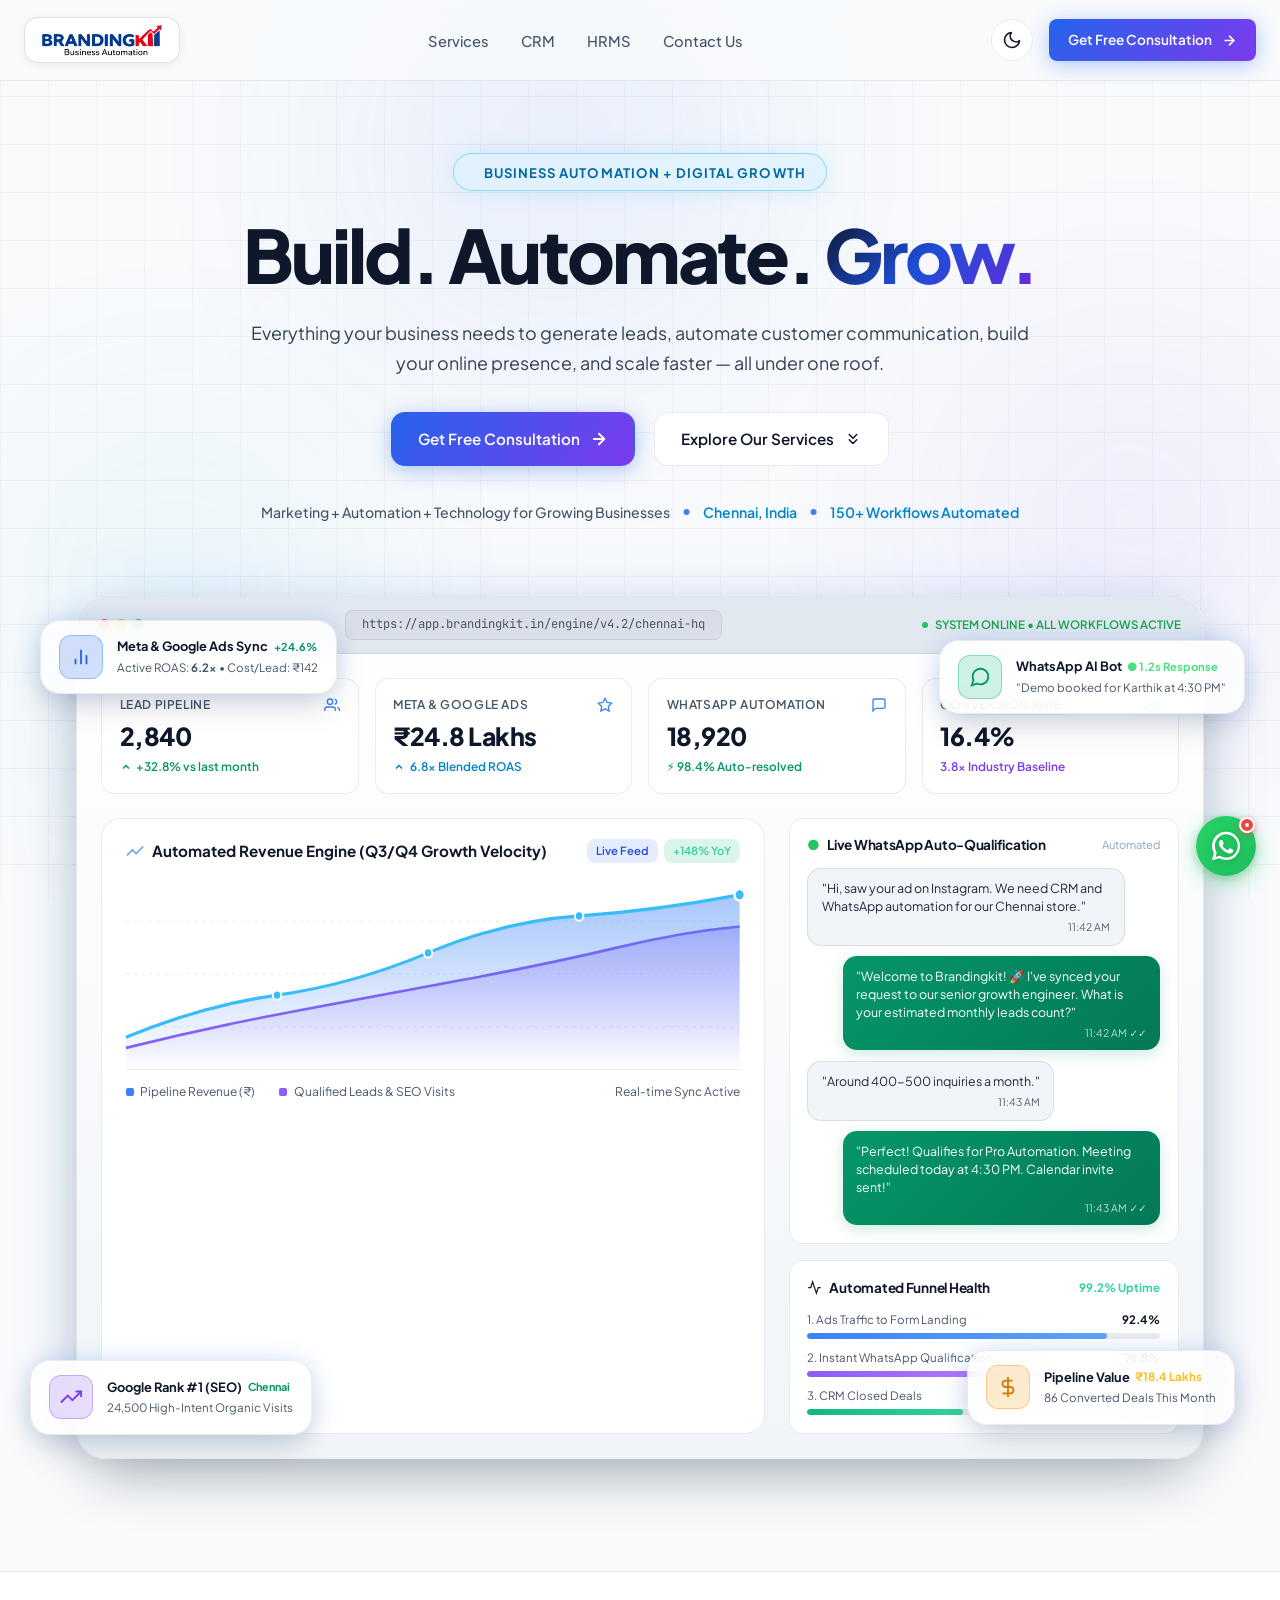
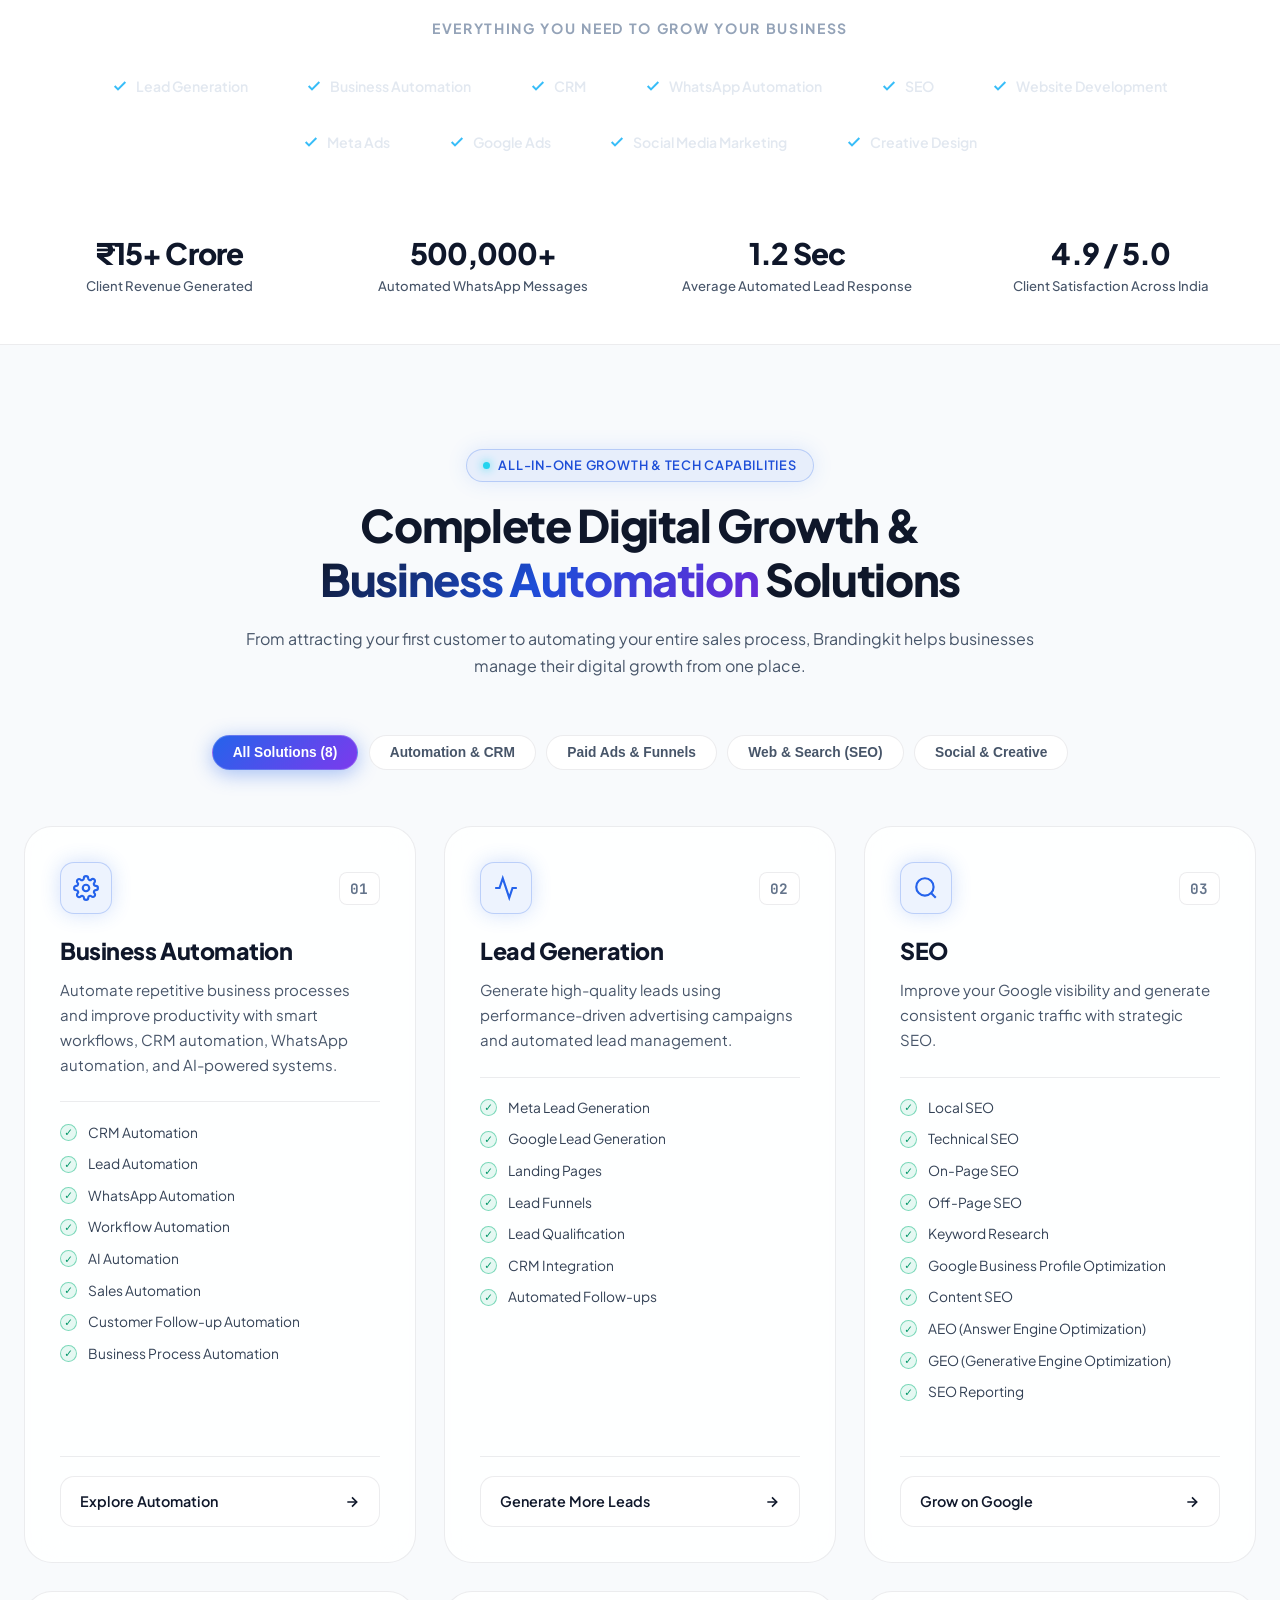
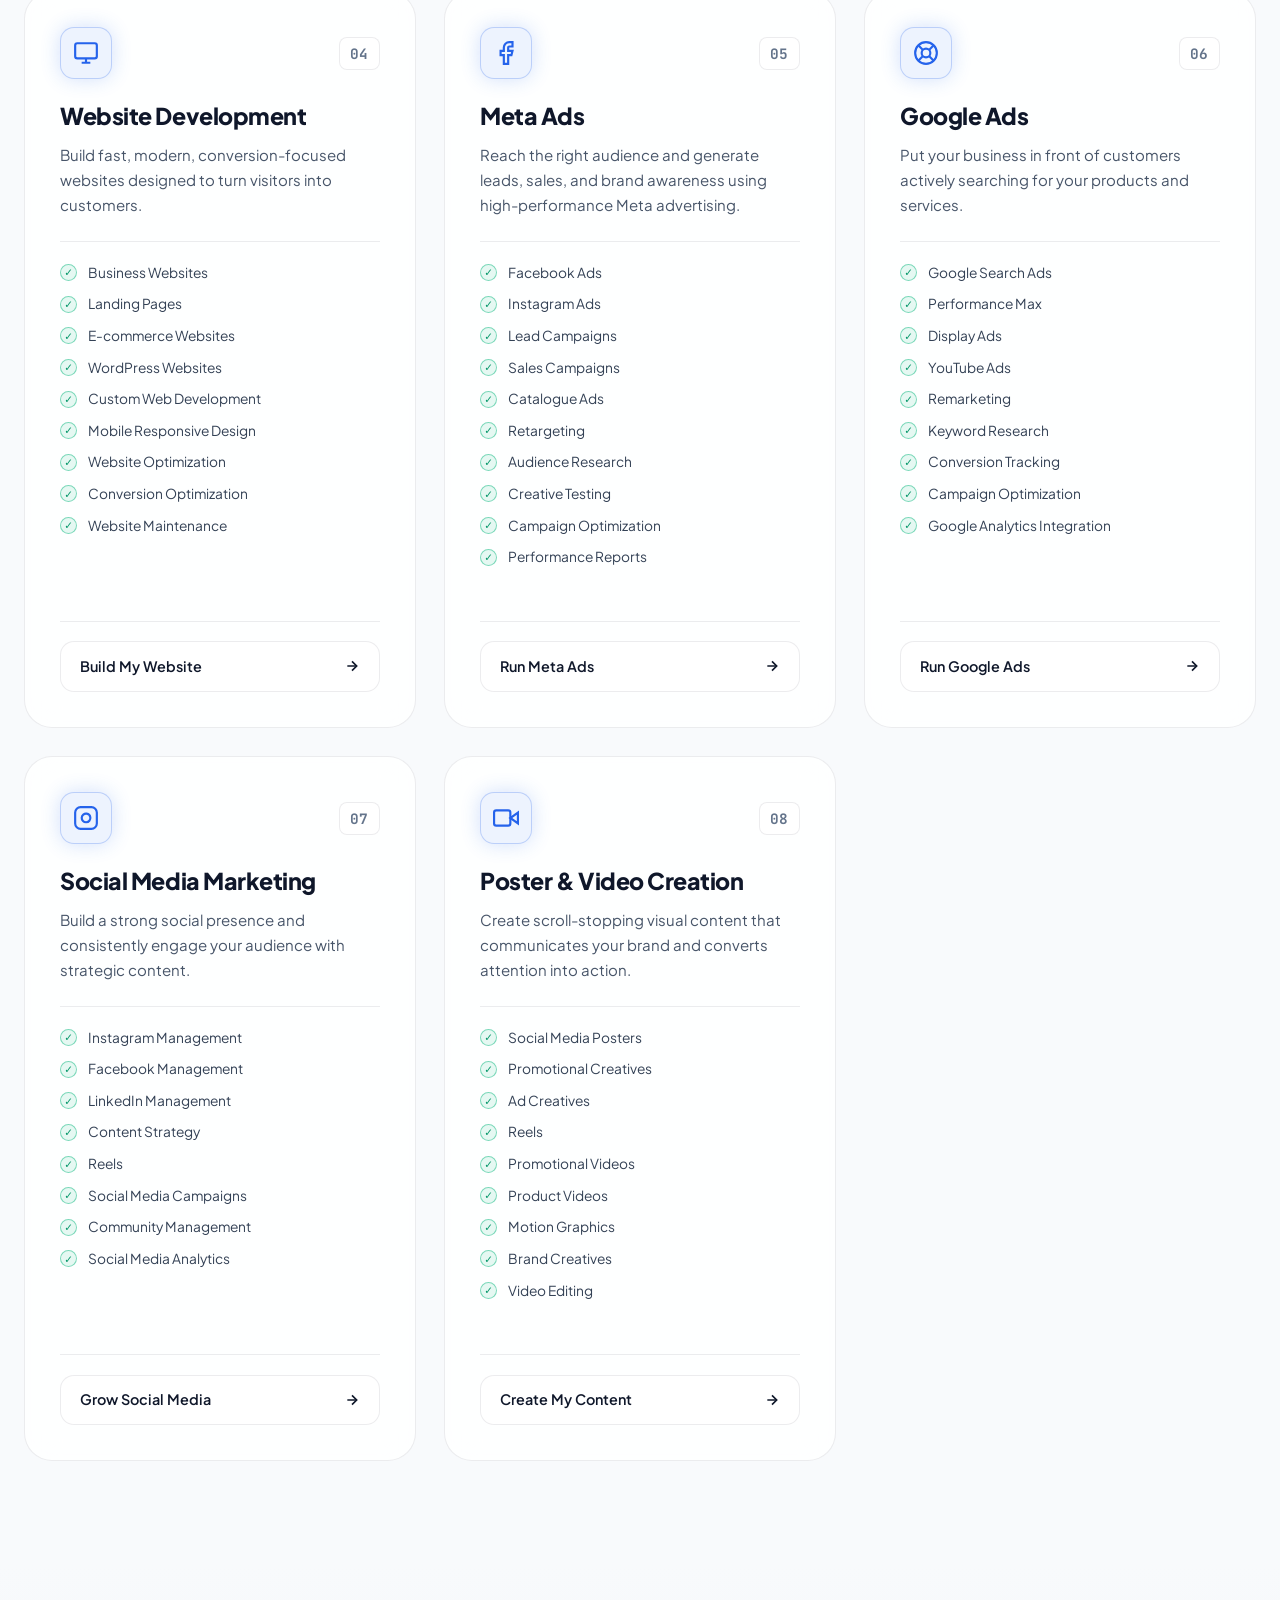
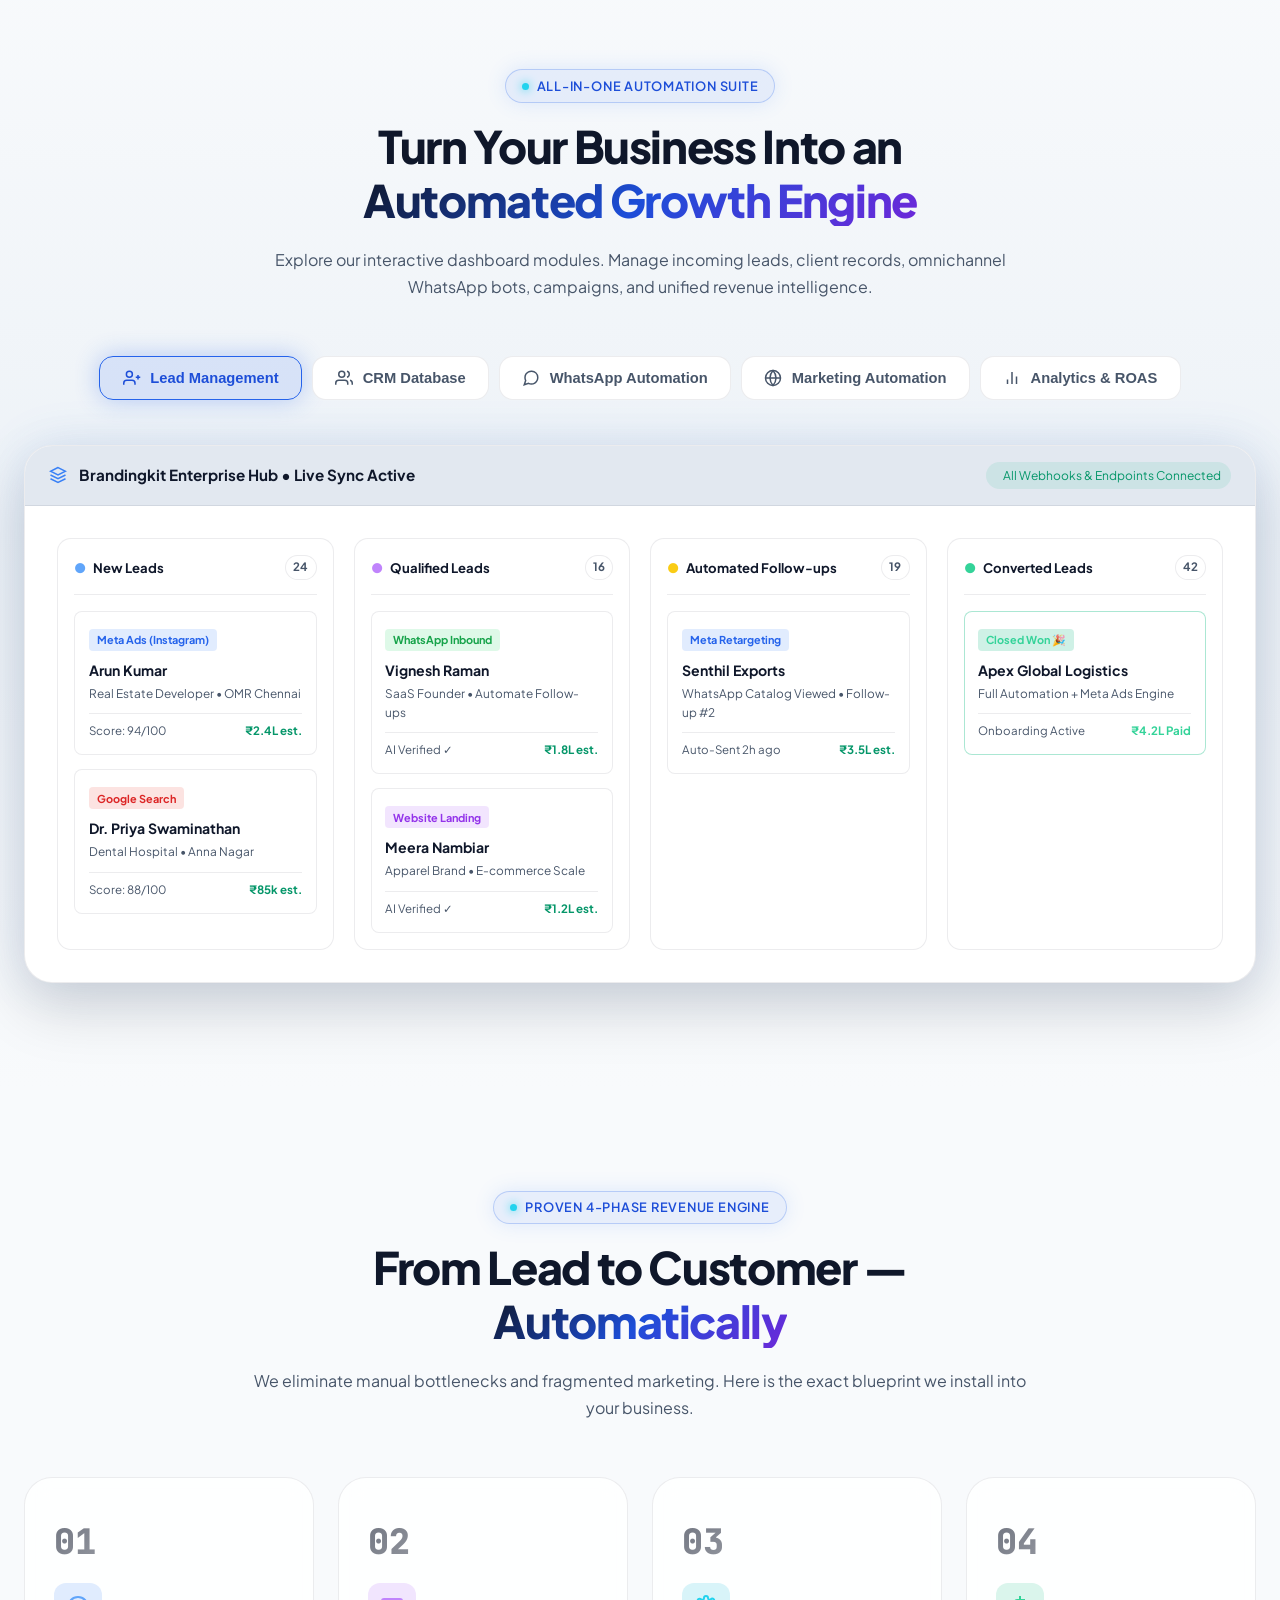
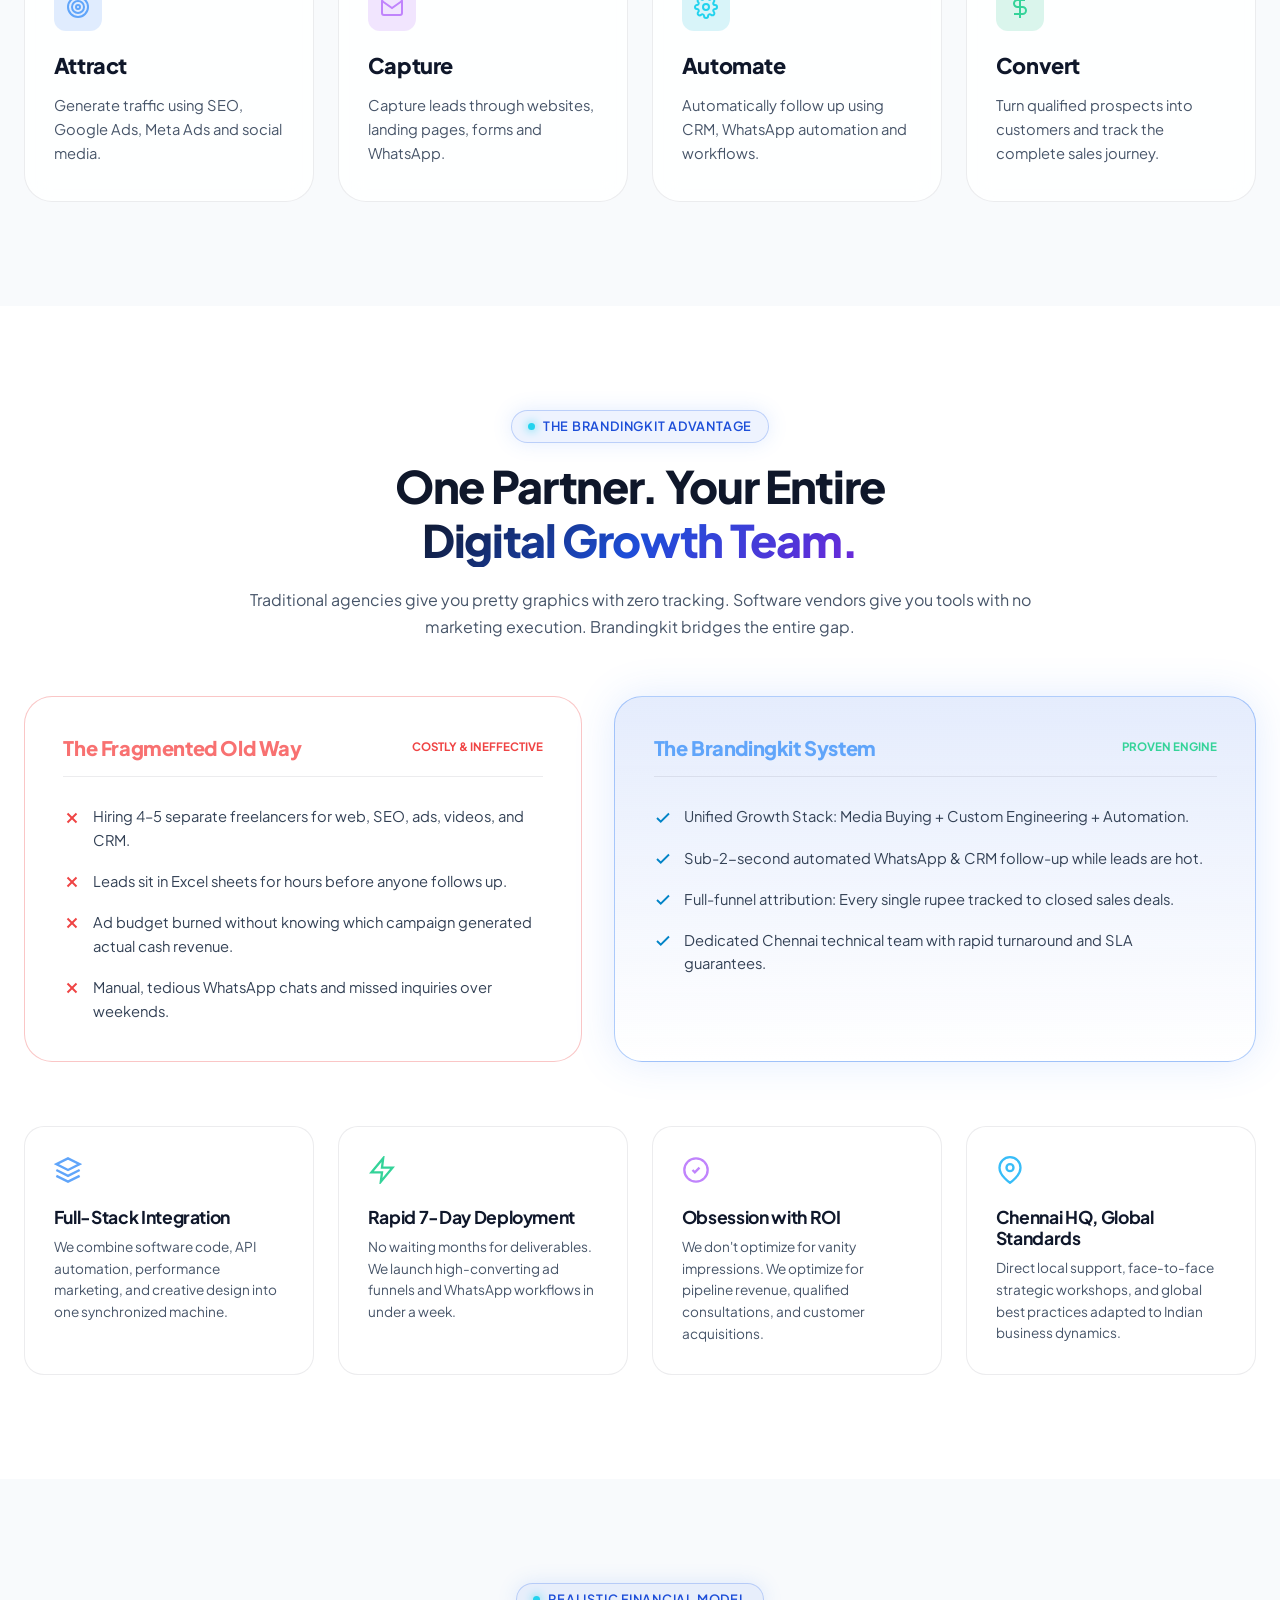
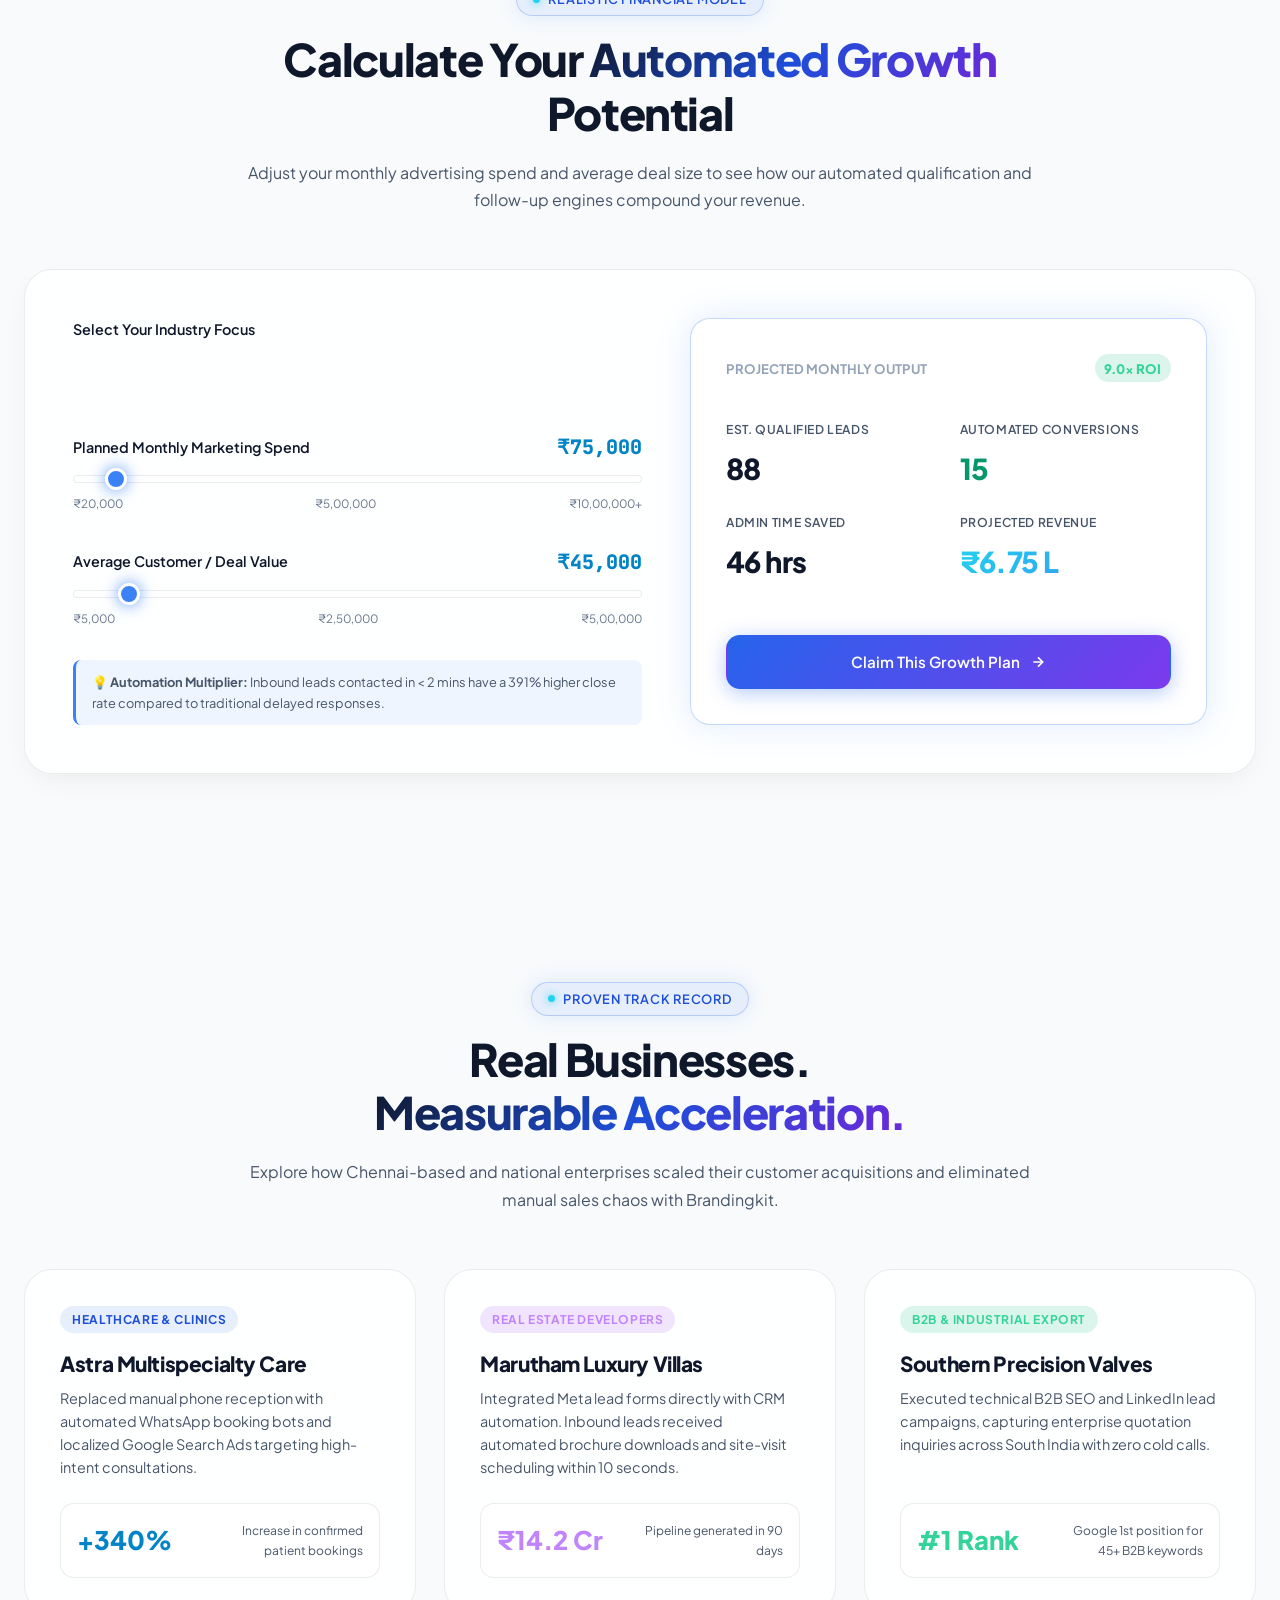
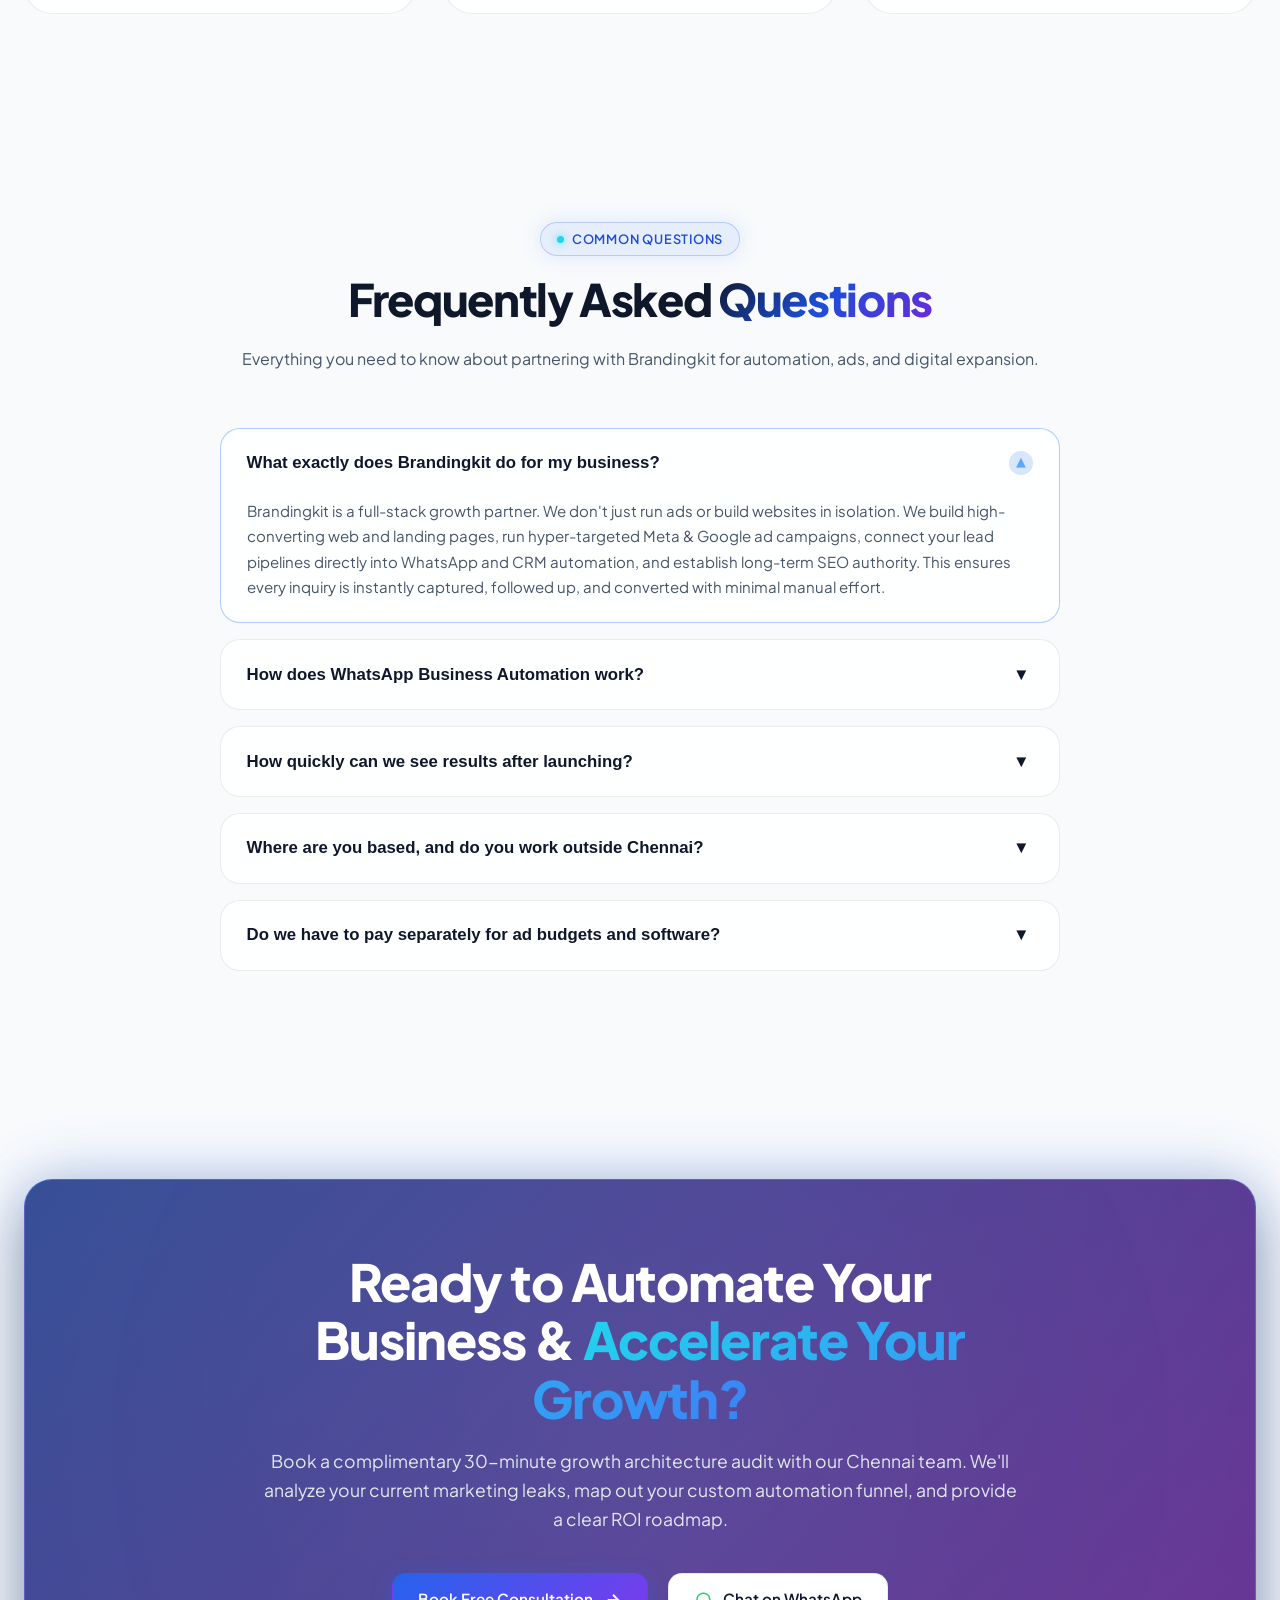
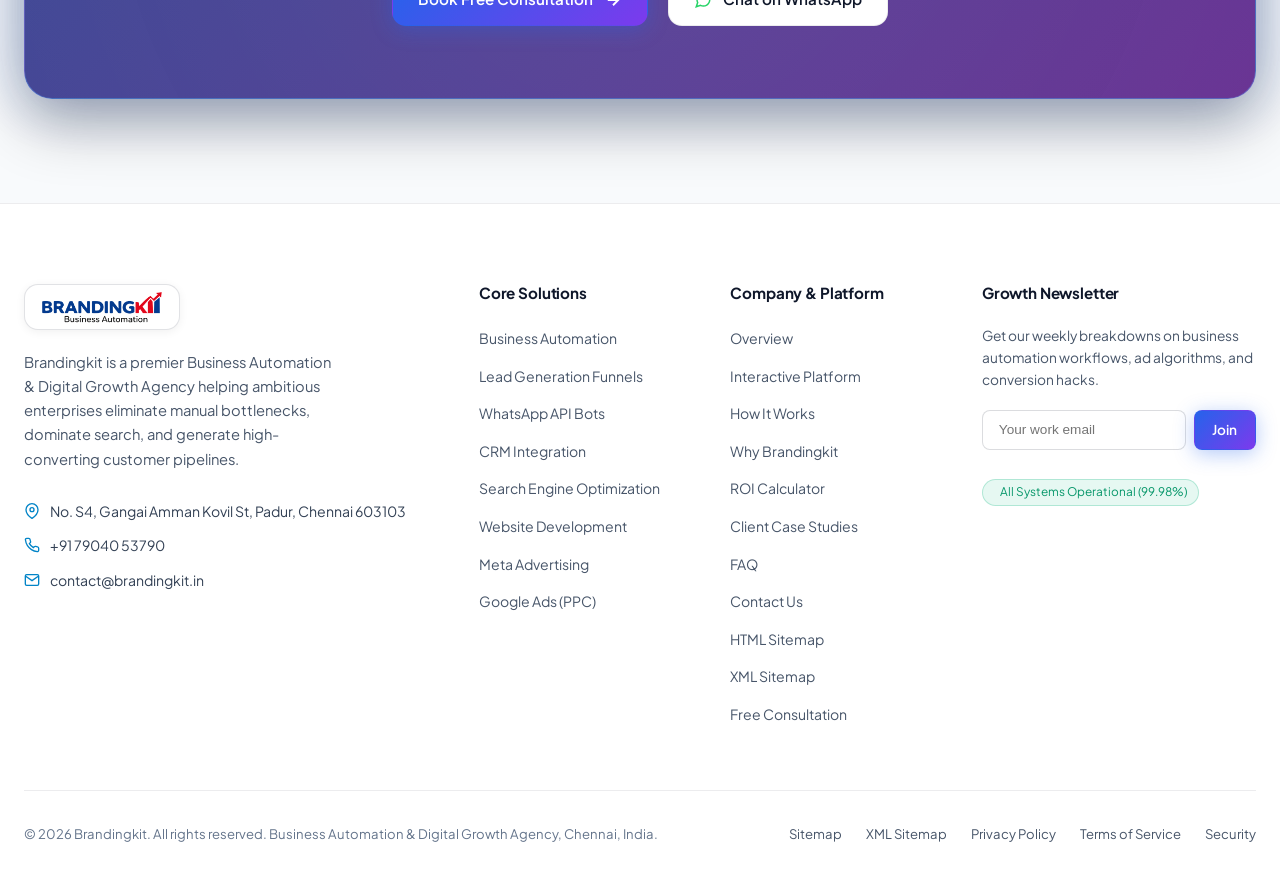
==== commit 72ced512: "Add Meta Pixel tracking, sitemap pages, and robots.txt" ====
--- a/index.html
+++ b/index.html
@@ -8,6 +8,7 @@
   <meta name="keywords" content="Business Automation, Digital Growth, CRM Automation, WhatsApp Automation, SEO, Website Development, Meta Ads, Google Ads, Chennai Digital Marketing Agency">
   <meta name="author" content="Brandingkit">
   <link rel="canonical" href="https://brandingkit.in/">
+  <link rel="sitemap" type="application/xml" title="Sitemap" href="https://brandingkit.in/sitemap.xml">
 
   <!-- Open Graph / Social Media -->
   <meta property="og:type" content="website">
@@ -33,6 +34,24 @@
       document.documentElement.setAttribute('data-theme', theme);
     })();
   </script>
+
+  <!-- Meta Pixel Code -->
+  <script>
+    !function(f,b,e,v,n,t,s)
+    {if(f.fbq)return;n=f.fbq=function(){n.callMethod?
+    n.callMethod.apply(n,arguments):n.queue.push(arguments)};
+    if(!f._fbq)f._fbq=n;n.push=n;n.loaded=!0;n.version='2.0';
+    n.queue=[];t=b.createElement(e);t.async=!0;
+    t.src=v;s=b.getElementsByTagName(e)[0];
+    s.parentNode.insertBefore(t,s)}(window, document,'script',
+    'https://connect.facebook.net/en_US/fbevents.js');
+    fbq('init', '1079980248184208');
+    fbq('track', 'PageView');
+  </script>
+  <noscript><img height="1" width="1" style="display:none"
+  src="https://www.facebook.com/tr?id=1079980248184208&ev=PageView&noscript=1"
+  /></noscript>
+  <!-- End Meta Pixel Code -->
 </head>
 <body>
 
@@ -2246,6 +2265,8 @@
             <li><a href="#case-studies">Client Case Studies</a></li>
             <li><a href="#faq">FAQ</a></li>
             <li><a href="contact.html">Contact Us</a></li>
+            <li><a href="sitemap.html">HTML Sitemap</a></li>
+            <li><a href="sitemap.xml" target="_blank">XML Sitemap</a></li>
             <li><a href="#consultation" class="open-consultation-btn">Free Consultation</a></li>
           </ul>
         </div>
@@ -2274,6 +2295,8 @@
           © 2026 Brandingkit. All rights reserved. Business Automation & Digital Growth Agency, Chennai, India.
         </div>
         <div style="display: flex; gap: 1.5rem;">
+          <a href="sitemap.html" style="color: var(--text-muted); text-decoration: none;">Sitemap</a>
+          <a href="sitemap.xml" target="_blank" style="color: var(--text-muted); text-decoration: none;">XML Sitemap</a>
           <a href="#" style="color: var(--text-muted); text-decoration: none;">Privacy Policy</a>
           <a href="#" style="color: var(--text-muted); text-decoration: none;">Terms of Service</a>
           <a href="#" style="color: var(--text-muted); text-decoration: none;">Security</a>
--- a/styles.css
+++ b/styles.css
@@ -3539,3 +3539,249 @@
   }
 }
 
+/* ==========================================================================
+   SITEMAP PAGE STYLES
+   ========================================================================== */
+.sitemap-hero {
+  padding: 5rem 0 2.5rem;
+  text-align: center;
+  position: relative;
+}
+
+.sitemap-breadcrumb {
+  display: inline-flex;
+  align-items: center;
+  gap: 0.5rem;
+  font-size: 0.84rem;
+  color: var(--text-muted);
+  margin-bottom: 1.25rem;
+  padding: 0.35rem 1rem;
+  background: var(--bg-card);
+  border: 1px solid var(--bg-card-border);
+  border-radius: var(--radius-full);
+}
+
+.sitemap-breadcrumb a {
+  color: var(--text-heading);
+  text-decoration: none;
+  transition: color 0.2s ease;
+}
+
+.sitemap-breadcrumb a:hover {
+  color: #38bdf8;
+}
+
+.sitemap-hero-title {
+  font-size: clamp(2.2rem, 4.5vw, 3.4rem);
+  font-weight: 850;
+  margin-bottom: 1rem;
+  line-height: 1.15;
+  color: var(--text-heading);
+}
+
+.sitemap-hero-desc {
+  font-size: 1.05rem;
+  color: var(--text-muted);
+  max-width: 680px;
+  margin: 0 auto 2rem;
+  line-height: 1.6;
+}
+
+.sitemap-actions-row {
+  display: flex;
+  align-items: center;
+  justify-content: center;
+  gap: 1rem;
+  flex-wrap: wrap;
+  margin-bottom: 1rem;
+}
+
+.sitemap-xml-pill {
+  display: inline-flex;
+  align-items: center;
+  gap: 0.6rem;
+  padding: 0.65rem 1.2rem;
+  background: rgba(37, 99, 235, 0.12);
+  border: 1px solid rgba(59, 130, 246, 0.35);
+  border-radius: var(--radius-full);
+  color: #60a5fa;
+  font-size: 0.88rem;
+  font-weight: 600;
+  text-decoration: none;
+  transition: all 0.25s ease;
+}
+
+.sitemap-xml-pill:hover {
+  background: rgba(37, 99, 235, 0.22);
+  border-color: rgba(96, 165, 250, 0.6);
+  color: #ffffff;
+  transform: translateY(-2px);
+  box-shadow: 0 4px 15px rgba(37, 99, 235, 0.25);
+}
+
+.sitemap-grid-section {
+  padding: 1rem 0 6rem;
+}
+
+.sitemap-cards-grid {
+  display: grid;
+  grid-template-columns: repeat(auto-fit, minmax(340px, 1fr));
+  gap: 1.75rem;
+}
+
+.sitemap-card {
+  background: var(--bg-card);
+  border: 1px solid var(--bg-card-border);
+  border-radius: var(--radius-xl);
+  padding: 2rem;
+  display: flex;
+  flex-direction: column;
+  transition: transform 0.25s ease, border-color 0.25s ease, box-shadow 0.25s ease;
+  position: relative;
+  overflow: hidden;
+  backdrop-filter: blur(12px);
+}
+
+.sitemap-card:hover {
+  transform: translateY(-4px);
+  border-color: var(--bg-card-border-glow);
+  box-shadow: var(--shadow-card), var(--glow-sm);
+}
+
+.sitemap-card-header {
+  display: flex;
+  align-items: flex-start;
+  justify-content: space-between;
+  gap: 1rem;
+  margin-bottom: 1.25rem;
+  padding-bottom: 1.25rem;
+  border-bottom: 1px solid var(--bg-card-border);
+}
+
+.sitemap-card-header-left {
+  display: flex;
+  align-items: center;
+  gap: 0.85rem;
+}
+
+.sitemap-icon-box {
+  width: 44px;
+  height: 44px;
+  border-radius: var(--radius-md);
+  background: rgba(59, 130, 246, 0.12);
+  border: 1px solid rgba(59, 130, 246, 0.25);
+  color: #38bdf8;
+  display: flex;
+  align-items: center;
+  justify-content: center;
+  flex-shrink: 0;
+}
+
+[data-theme="light"] .sitemap-icon-box {
+  background: rgba(37, 99, 235, 0.08);
+  color: #2563eb;
+}
+
+.sitemap-card-title {
+  font-size: 1.25rem;
+  font-weight: 750;
+  color: var(--text-heading);
+  letter-spacing: -0.01em;
+}
+
+.sitemap-card-badge {
+  font-size: 0.72rem;
+  font-weight: 700;
+  padding: 0.25rem 0.65rem;
+  border-radius: var(--radius-full);
+  background: rgba(255, 255, 255, 0.05);
+  color: var(--text-muted);
+  border: 1px solid var(--bg-card-border);
+  letter-spacing: 0.03em;
+  text-transform: uppercase;
+}
+
+.sitemap-card-badge.badge-blue {
+  background: rgba(59, 130, 246, 0.15);
+  color: #60a5fa;
+  border-color: rgba(59, 130, 246, 0.3);
+}
+
+.sitemap-card-badge.badge-emerald {
+  background: rgba(16, 185, 129, 0.15);
+  color: #34d399;
+  border-color: rgba(16, 185, 129, 0.3);
+}
+
+.sitemap-card-badge.badge-purple {
+  background: rgba(139, 92, 246, 0.15);
+  color: #a78bfa;
+  border-color: rgba(139, 92, 246, 0.3);
+}
+
+.sitemap-links-list {
+  list-style: none;
+  display: flex;
+  flex-direction: column;
+  gap: 0.85rem;
+}
+
+.sitemap-link-item {
+  display: flex;
+  align-items: flex-start;
+  justify-content: space-between;
+  gap: 0.75rem;
+}
+
+.sitemap-link {
+  display: flex;
+  align-items: center;
+  gap: 0.6rem;
+  color: var(--text-body-bright);
+  text-decoration: none;
+  font-size: 0.94rem;
+  font-weight: 550;
+  transition: all 0.2s ease;
+}
+
+.sitemap-link:hover {
+  color: #38bdf8;
+  transform: translateX(4px);
+}
+
+[data-theme="light"] .sitemap-link:hover {
+  color: #0284c7;
+}
+
+.sitemap-link-arrow {
+  color: #38bdf8;
+  font-size: 0.85rem;
+  opacity: 0.7;
+  transition: transform 0.2s ease, opacity 0.2s ease;
+}
+
+.sitemap-link:hover .sitemap-link-arrow {
+  opacity: 1;
+  transform: translateX(2px);
+}
+
+.sitemap-link-tag {
+  font-size: 0.72rem;
+  font-family: var(--font-mono);
+  color: var(--text-muted);
+  background: var(--mini-stat-bg);
+  padding: 0.15rem 0.5rem;
+  border-radius: var(--radius-sm);
+  border: 1px solid var(--bg-card-border);
+}
+
+.sitemap-card-desc {
+  font-size: 0.85rem;
+  color: var(--text-muted);
+  margin-top: 1.25rem;
+  padding-top: 1rem;
+  border-top: 1px dashed var(--bg-card-border);
+  line-height: 1.55;
+}
+
+
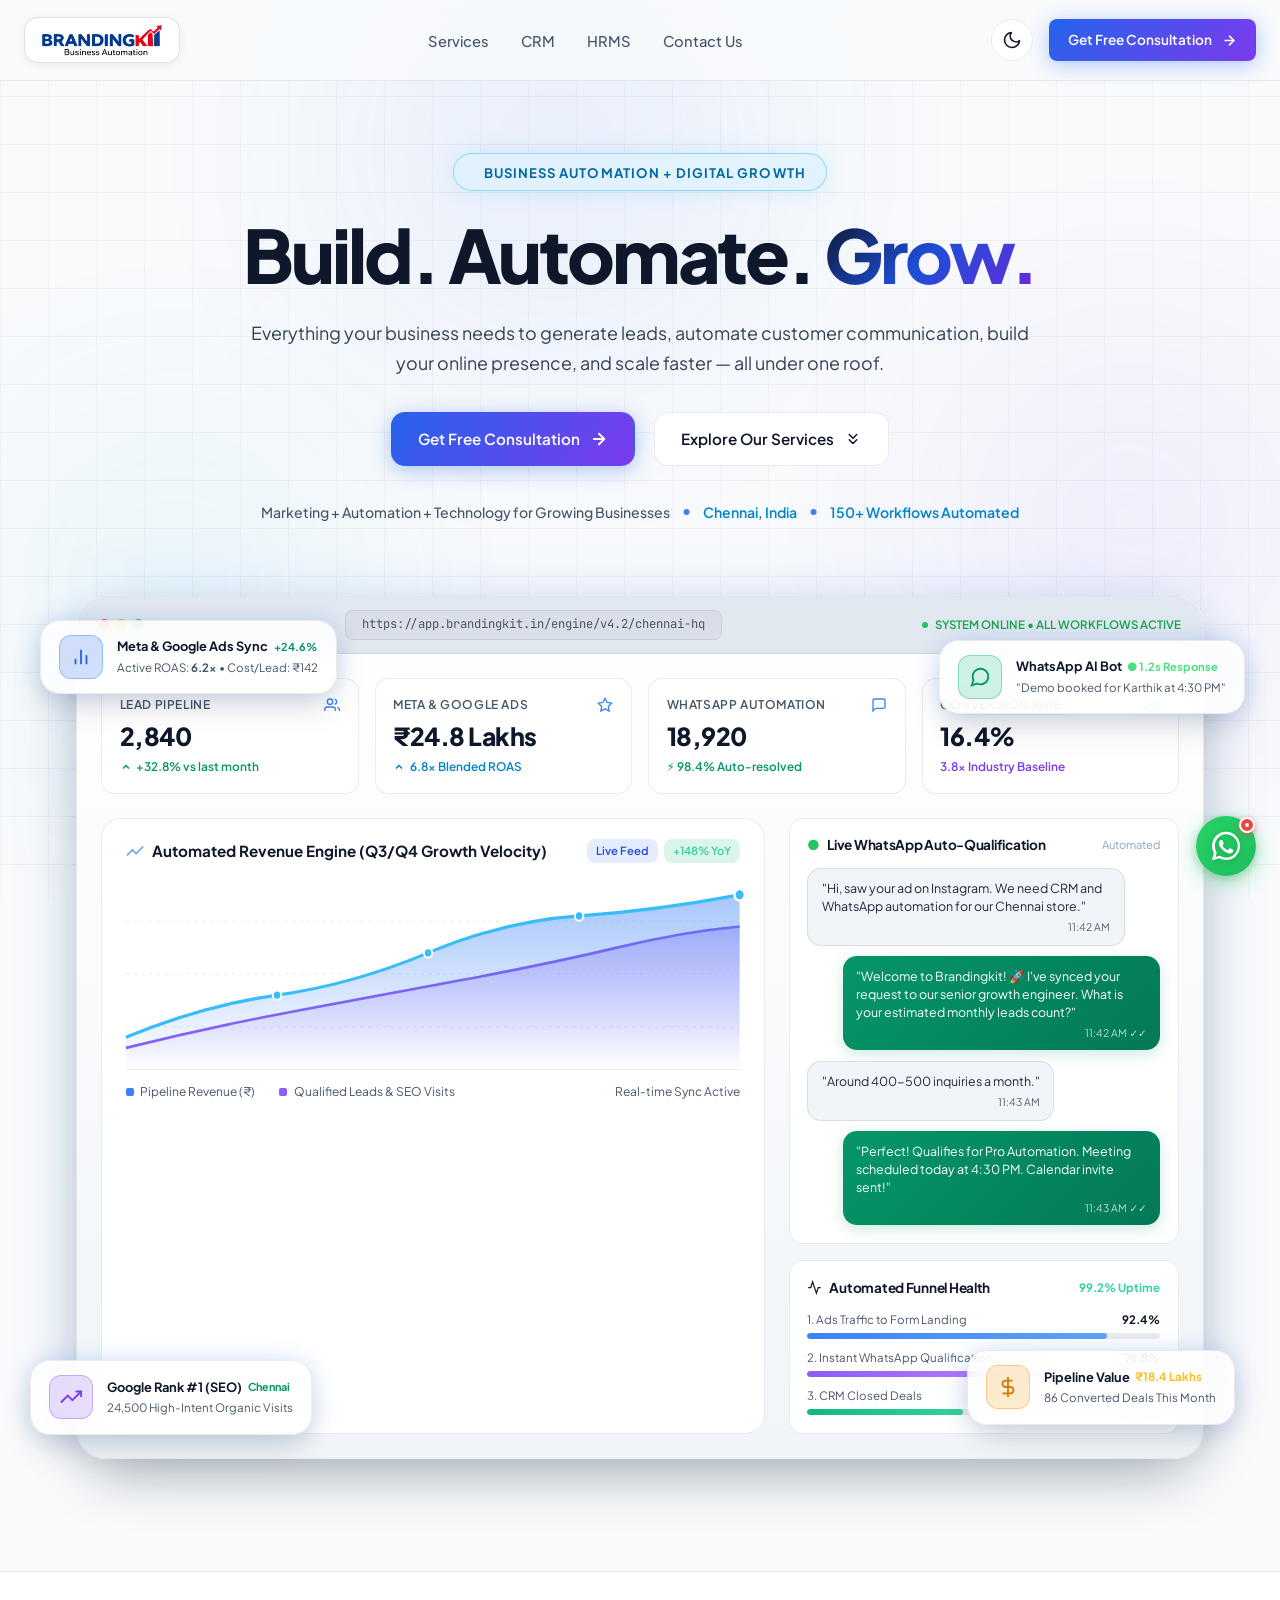
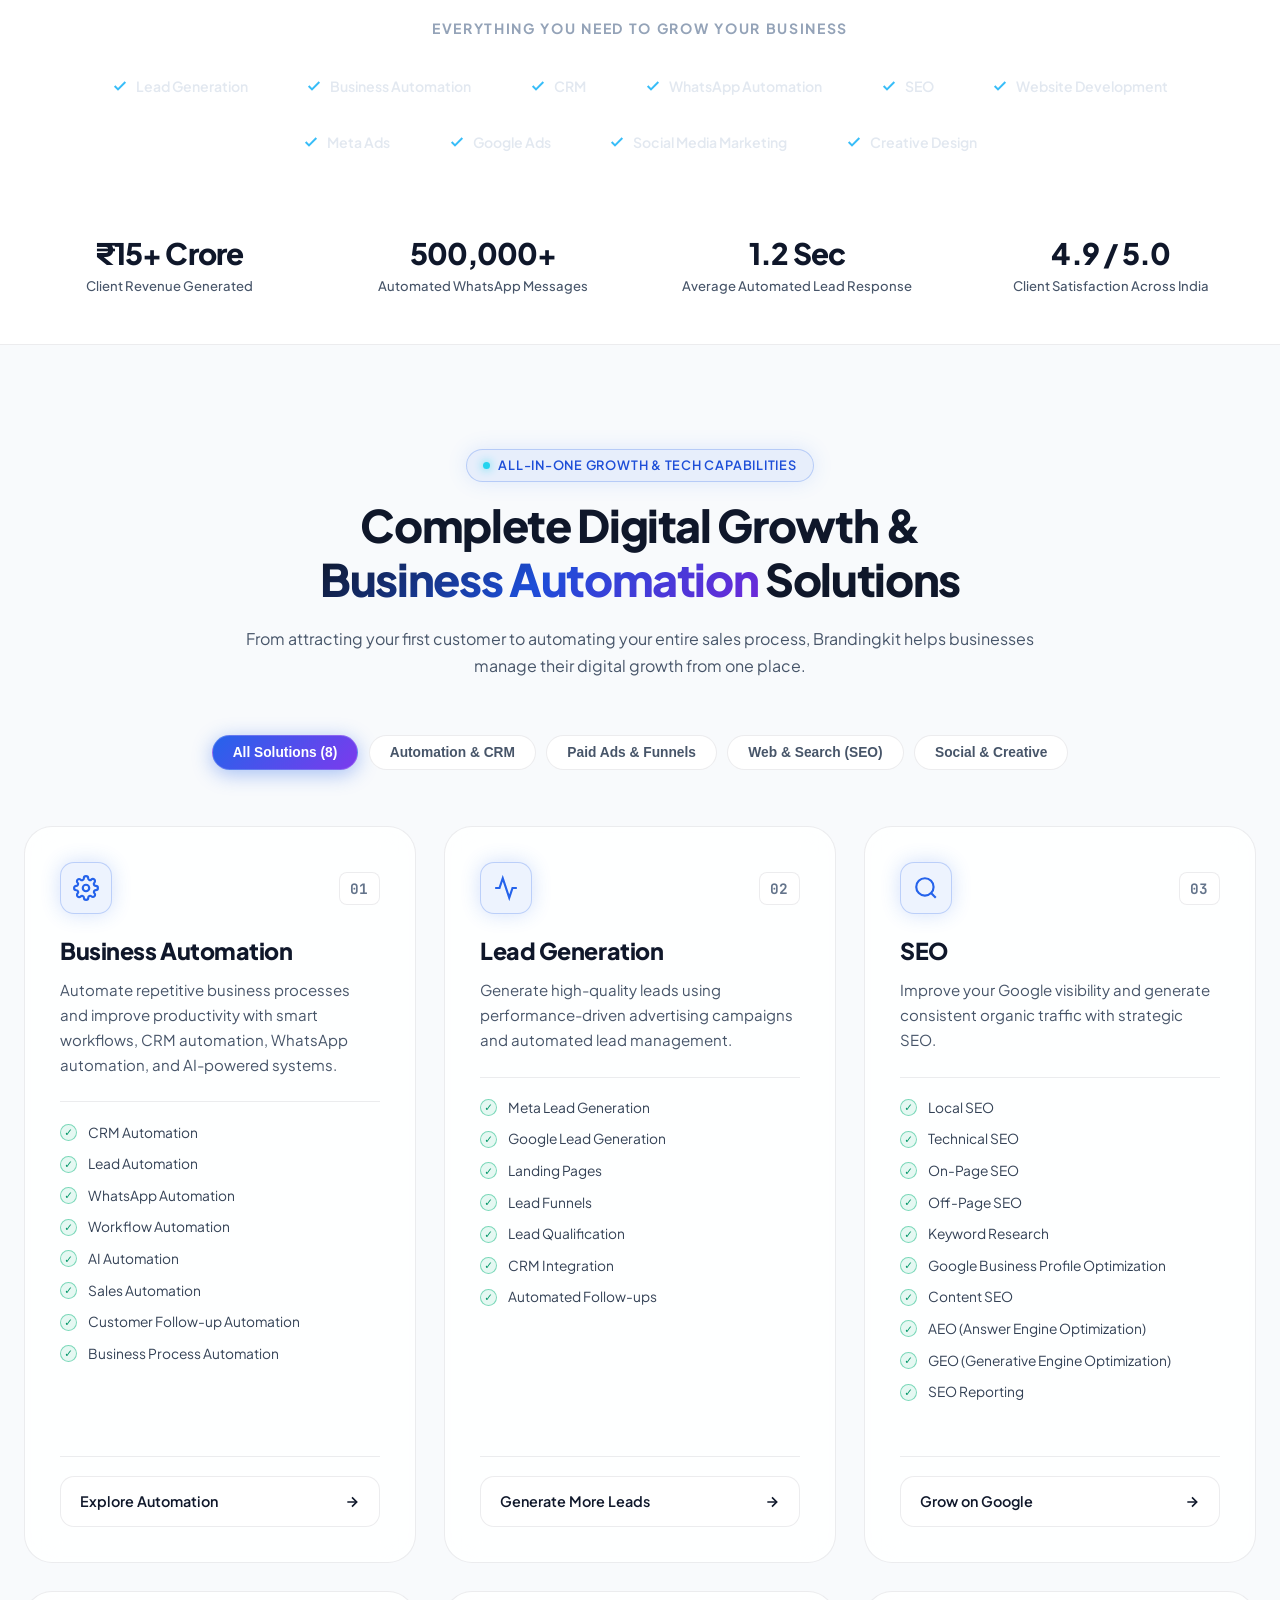
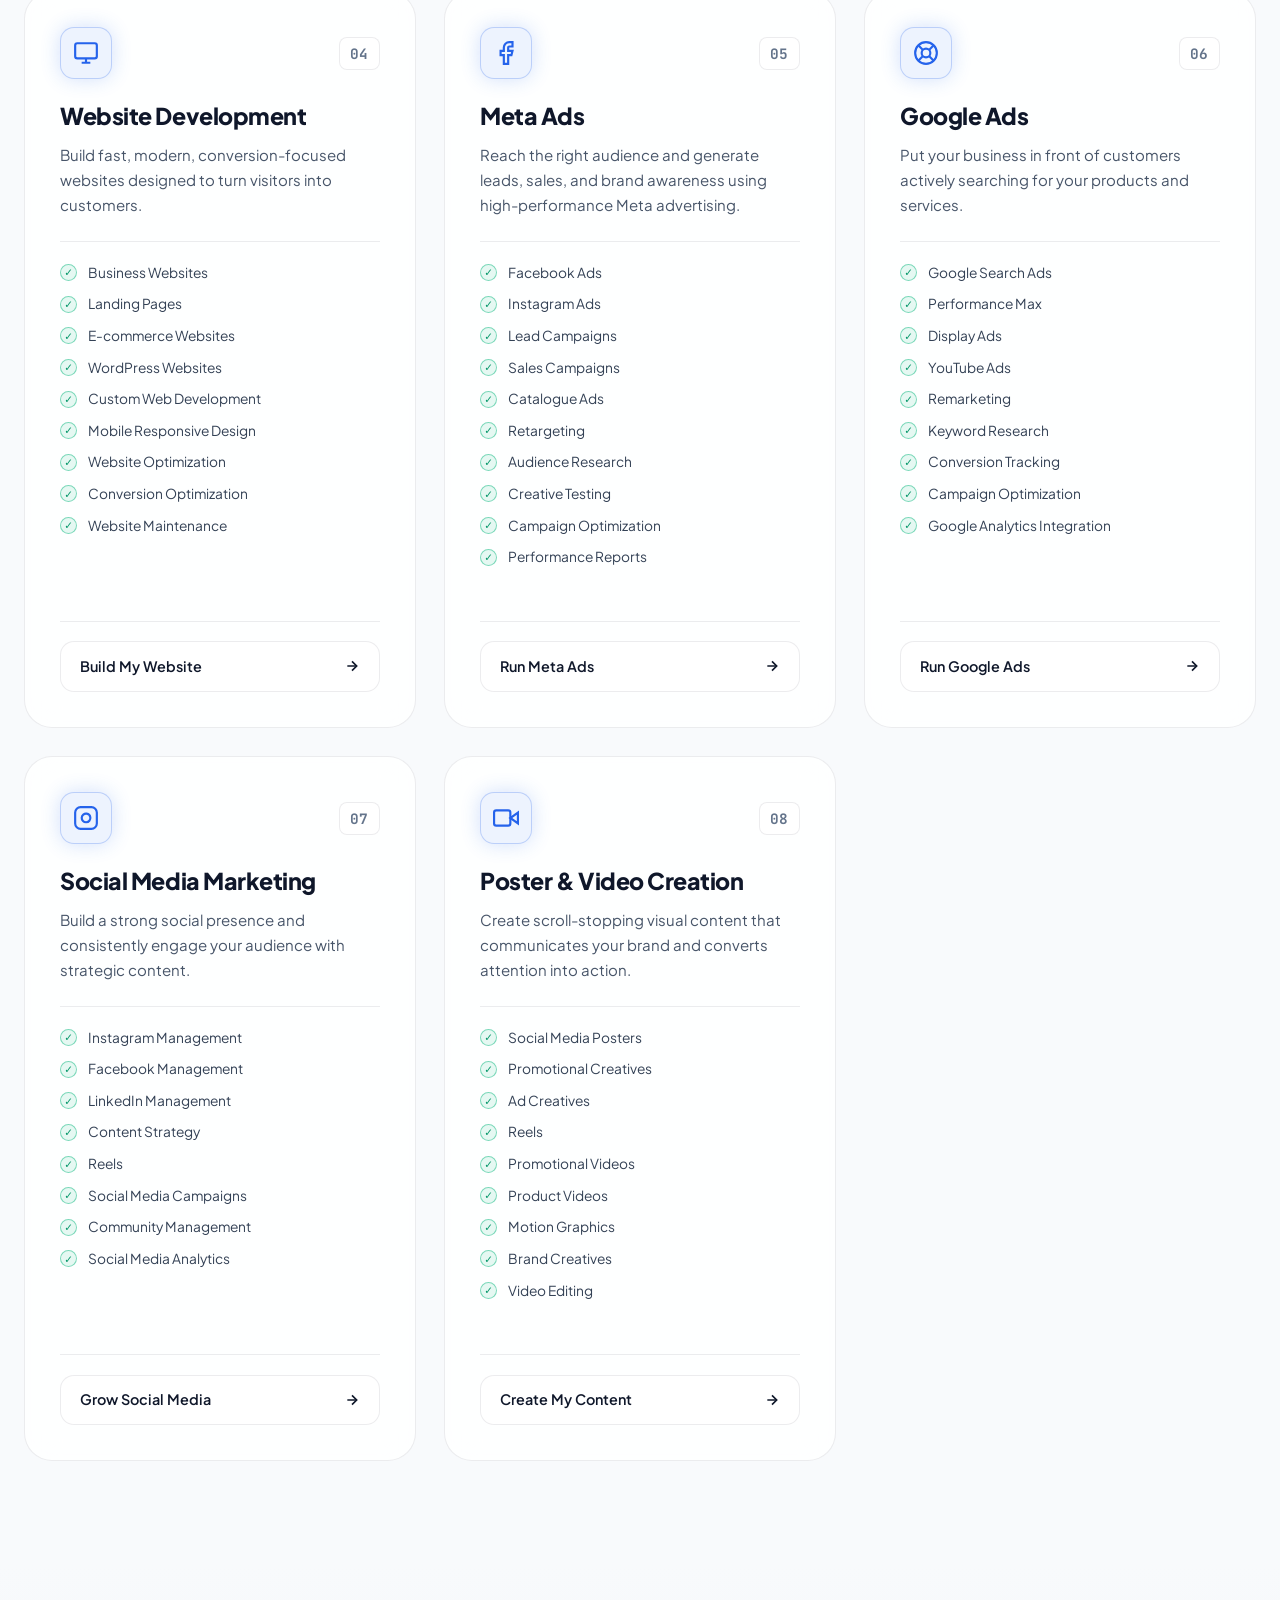
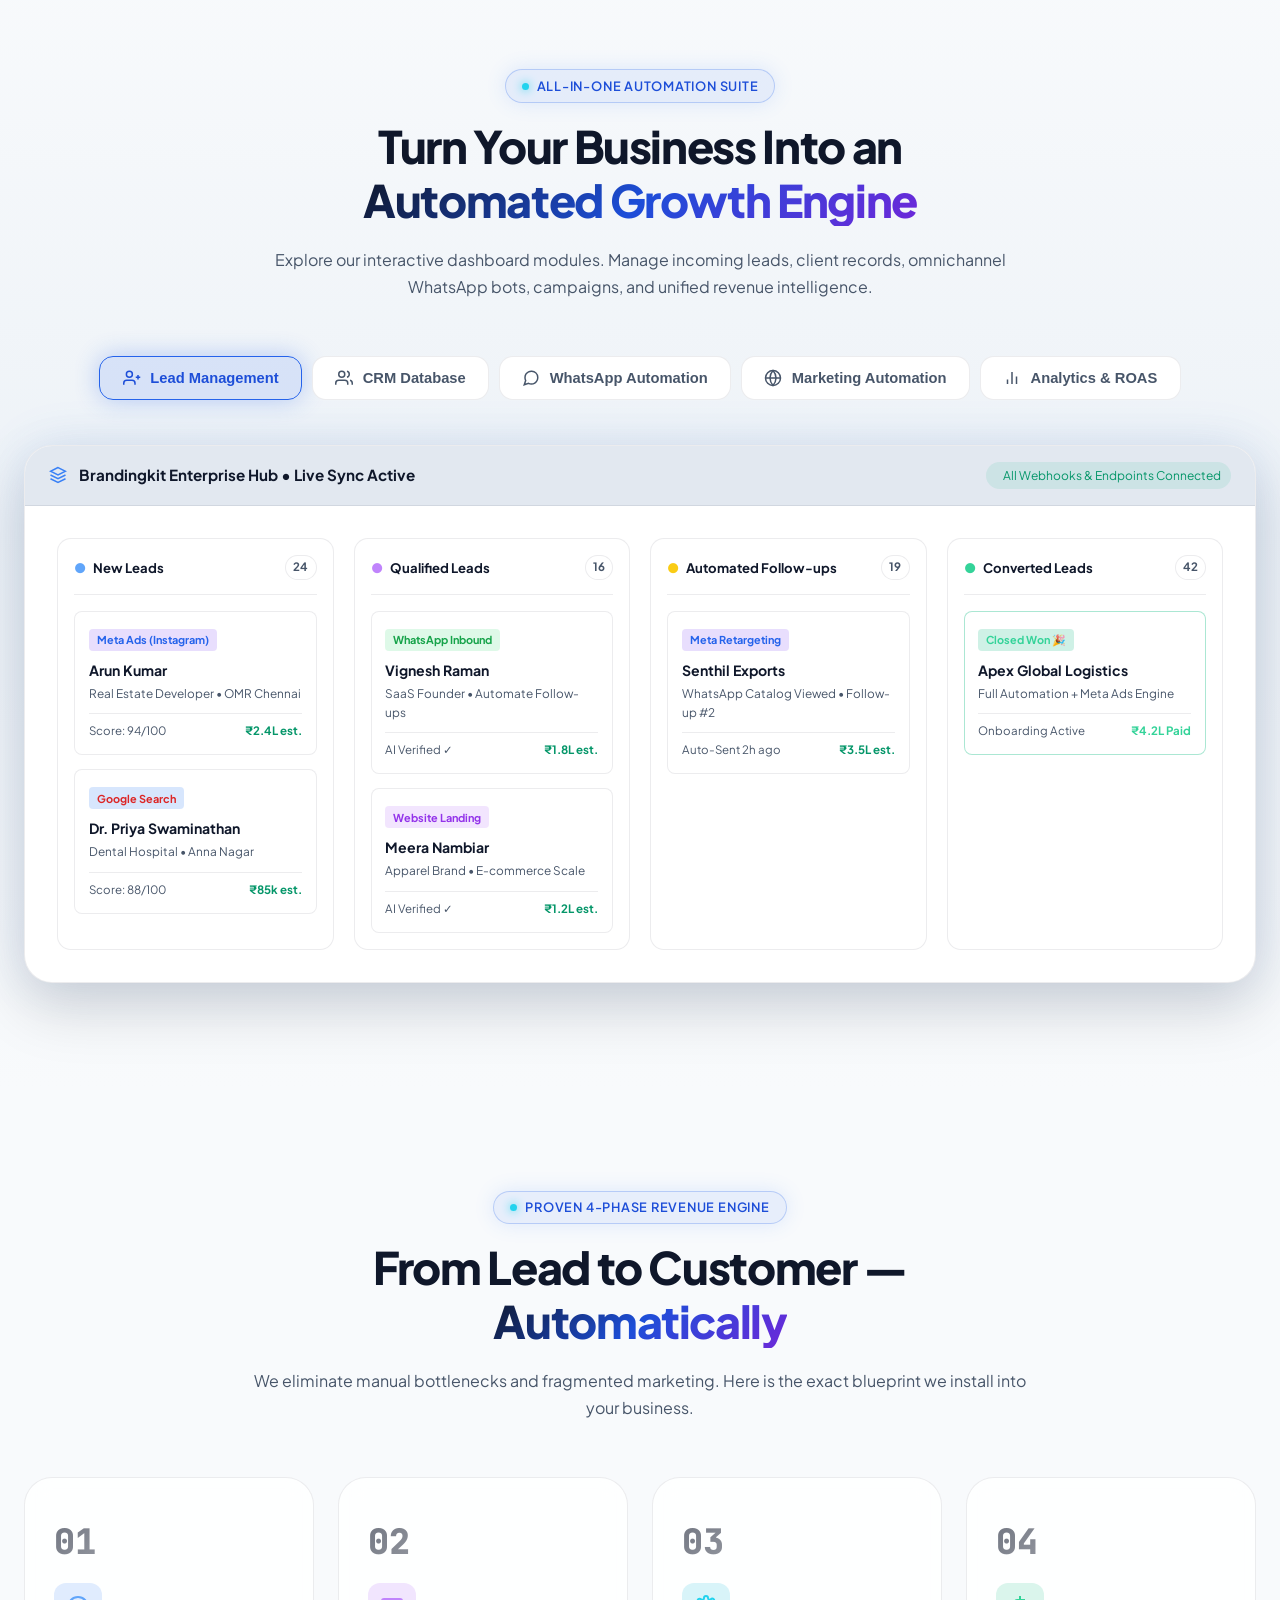
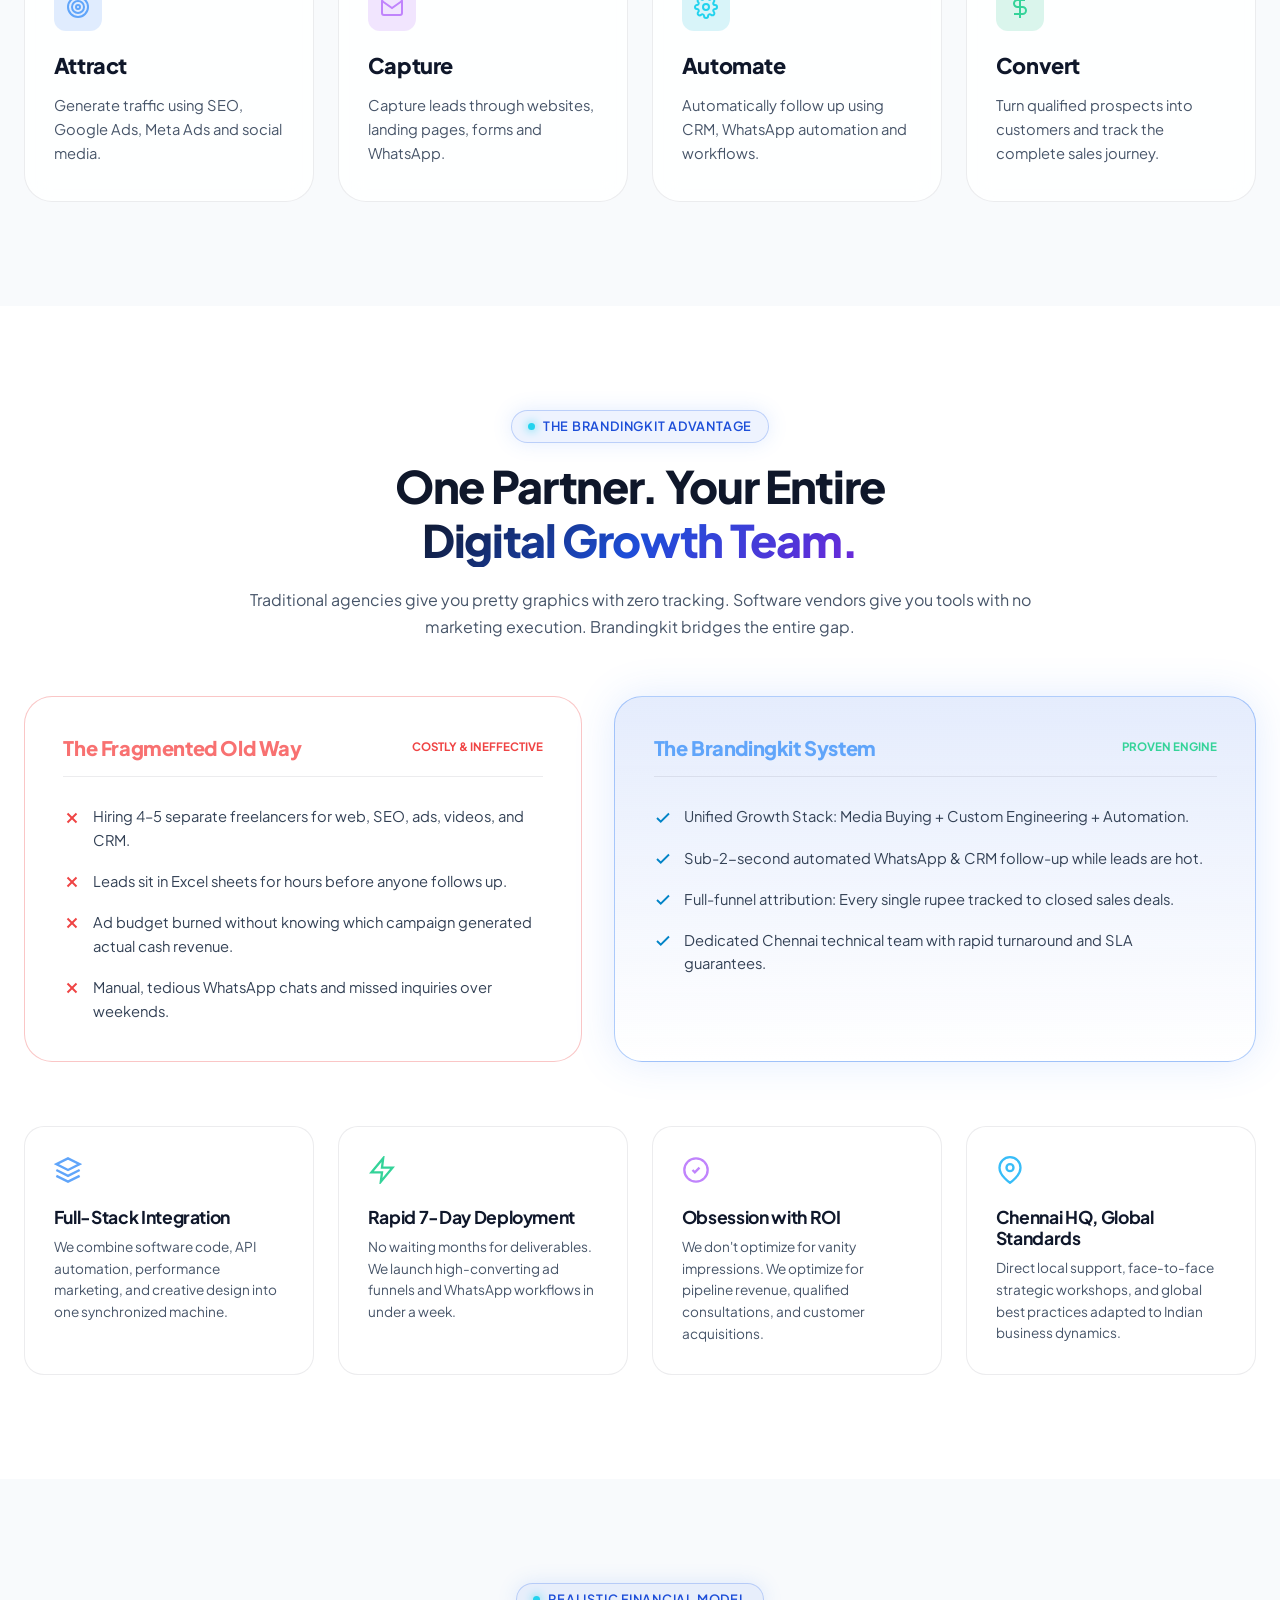
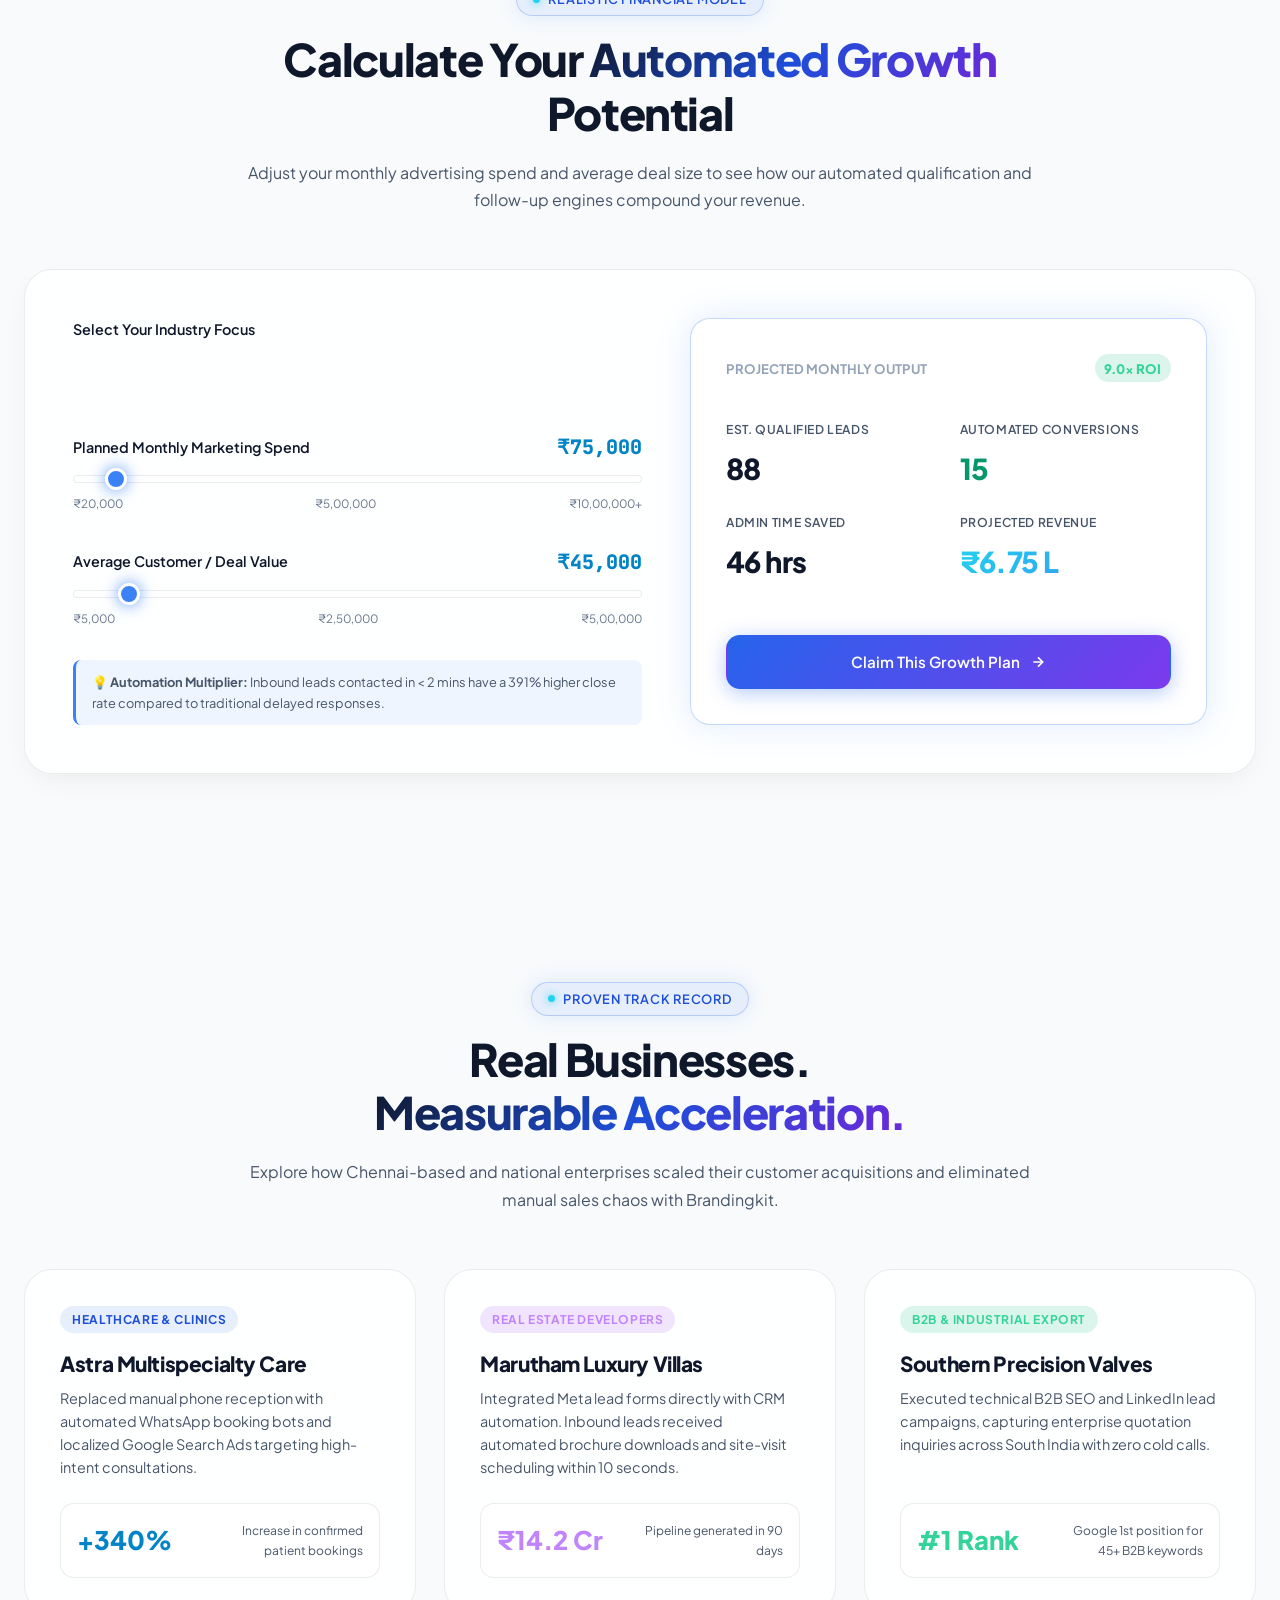
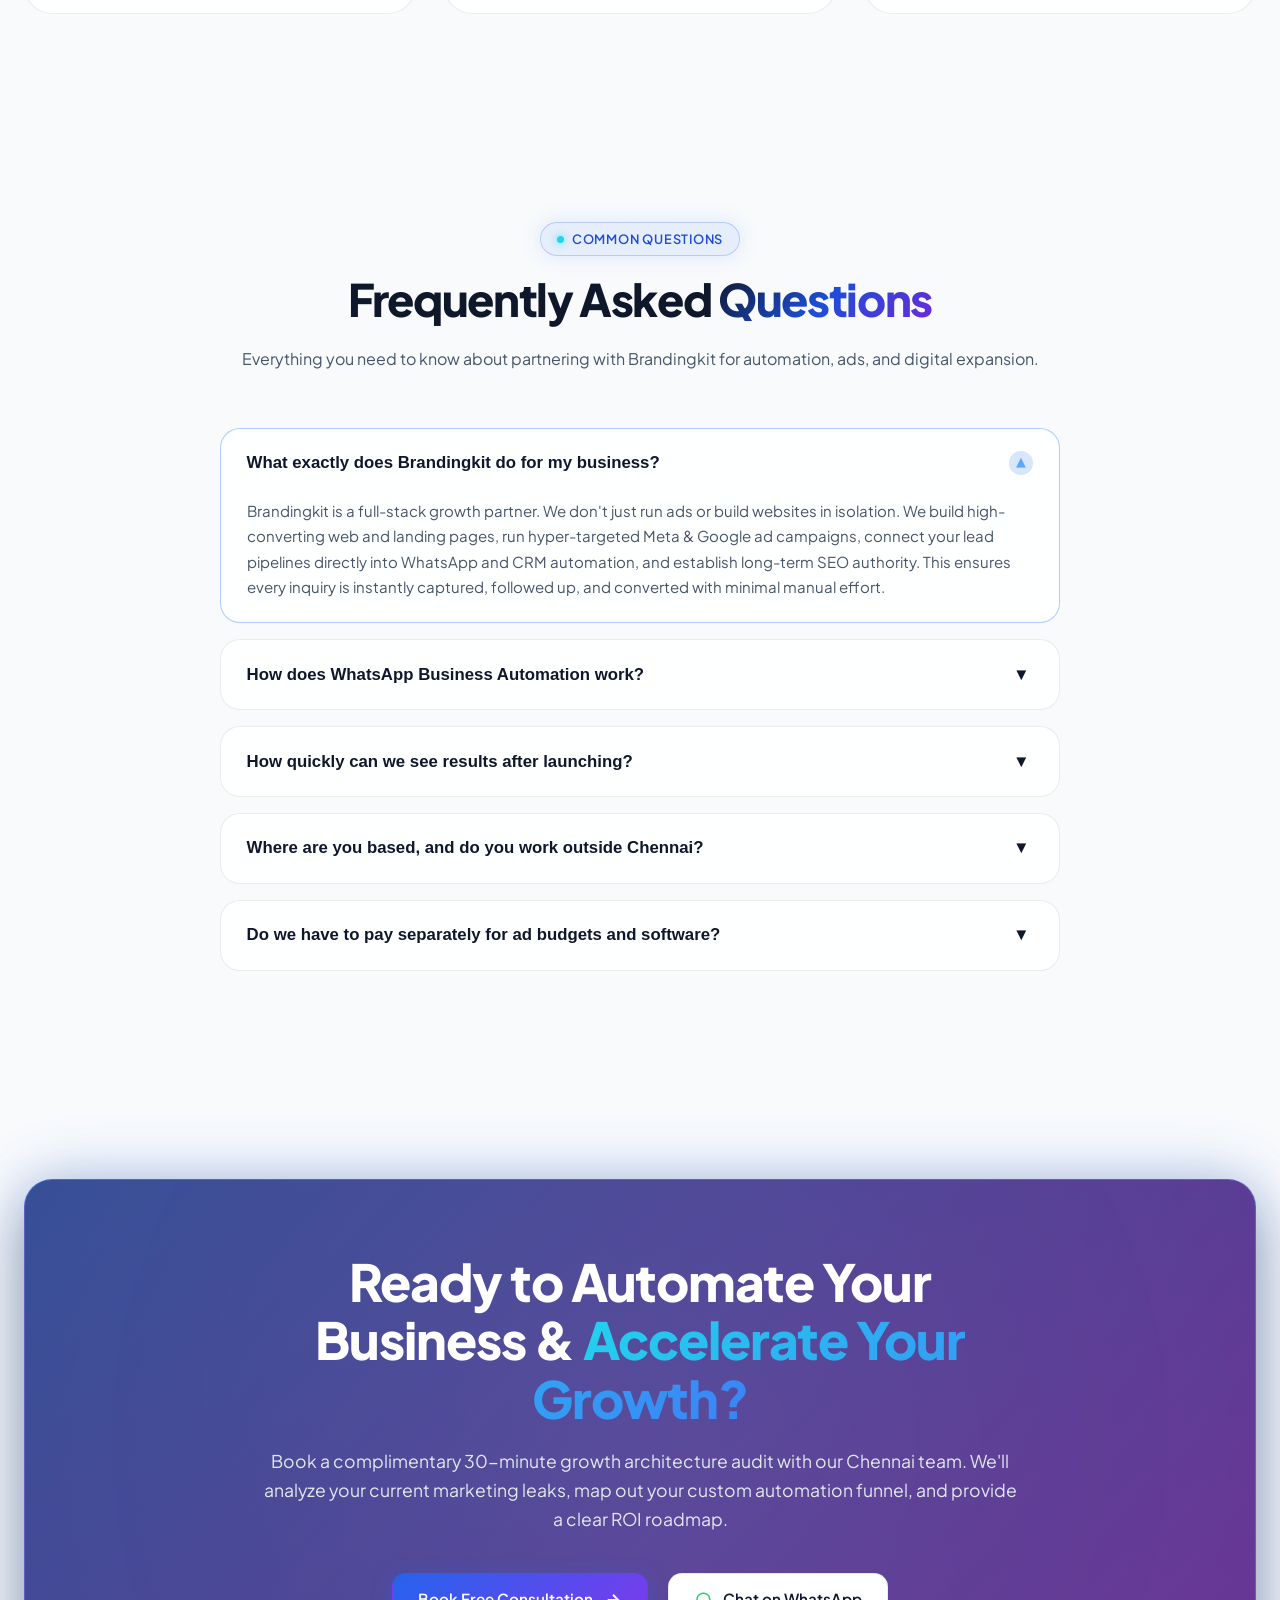
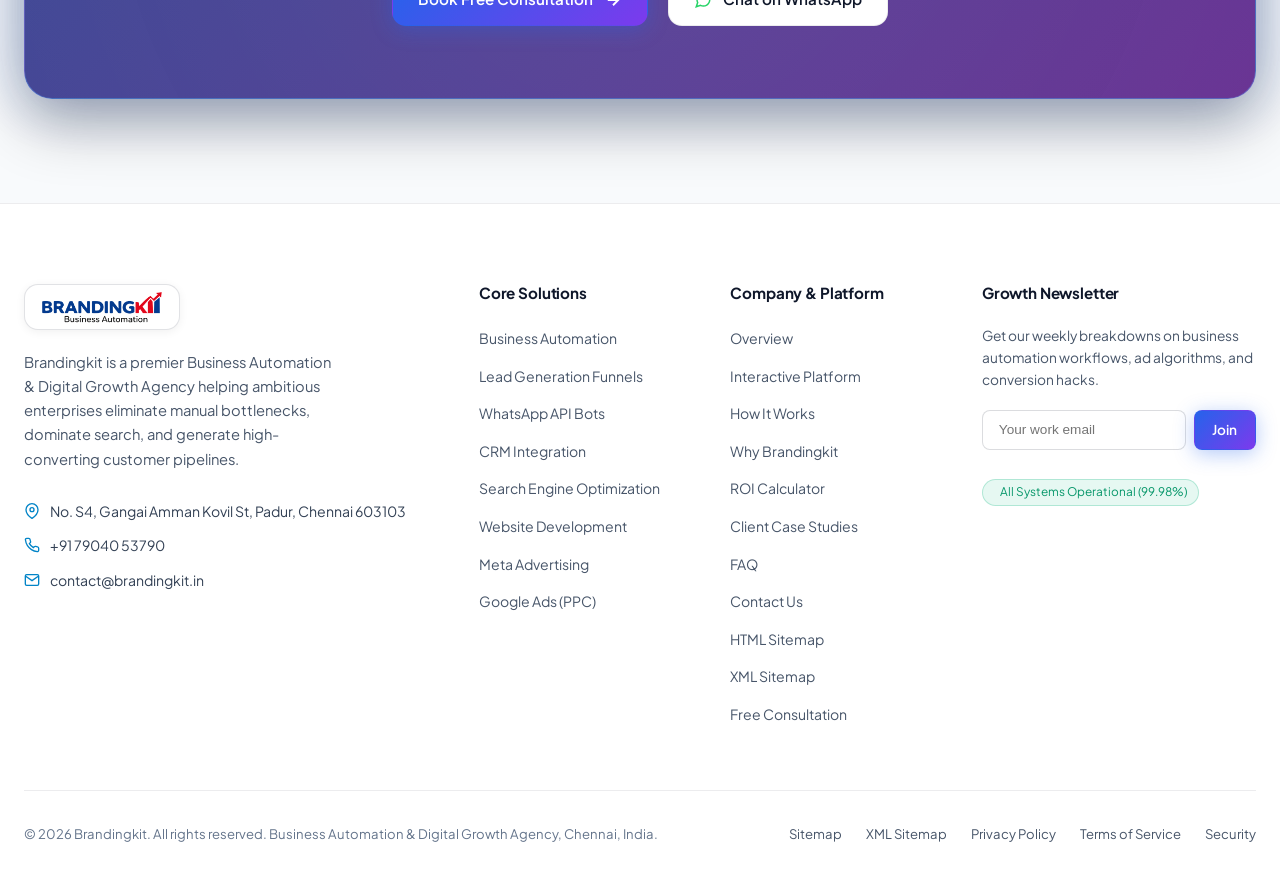
==== commit e3fef2d9: "Add dedicated Services page with category filters, updated site navigation, and sitemaps" ====
--- a/index.html
+++ b/index.html
@@ -7,6 +7,7 @@
   <meta name="description" content="Brandingkit is a premier Business Automation and Digital Growth Agency based in Chennai, India. Automate your leads, CRM, WhatsApp communication, and scale with high-performance Meta and Google Ads.">
   <meta name="keywords" content="Business Automation, Digital Growth, CRM Automation, WhatsApp Automation, SEO, Website Development, Meta Ads, Google Ads, Chennai Digital Marketing Agency">
   <meta name="author" content="Brandingkit">
+  <meta name="google-site-verification" content="zHo-VV4v49tZgZojgL3mVEB0UYHeB3BVc17jDKDsxTc" />
   <link rel="canonical" href="https://brandingkit.in/">
   <link rel="sitemap" type="application/xml" title="Sitemap" href="https://brandingkit.in/sitemap.xml">
 
@@ -80,7 +81,7 @@
       <!-- Desktop Navigation -->
       <nav aria-label="Main Navigation">
         <ul class="nav-links">
-          <li class="nav-item"><a href="#services">Services</a></li>
+          <li class="nav-item"><a href="services.html">Services</a></li>
           <li class="nav-item"><a href="https://crmautomation.brandingkit.in/" target="_blank" rel="noopener">CRM</a></li>
           <li class="nav-item"><a href="https://hrmmangement.brandingkit.in/" target="_blank" rel="noopener">HRMS</a></li>
           <li class="nav-item"><a href="contact.html">Contact Us</a></li>
@@ -130,7 +131,7 @@
   <!-- Mobile Drawer Menu -->
   <div class="mobile-nav-drawer" aria-label="Mobile Navigation Drawer">
     <ul class="mobile-drawer-links">
-      <li><a href="#services">Services</a></li>
+      <li><a href="services.html">Services</a></li>
       <li><a href="https://crmautomation.brandingkit.in/" target="_blank" rel="noopener">CRM Automation</a></li>
       <li><a href="https://hrmmangement.brandingkit.in/" target="_blank" rel="noopener">HRMS Management</a></li>
       <li><a href="contact.html">Contact Us</a></li>
--- a/styles.css
+++ b/styles.css
@@ -3784,4 +3784,1198 @@
   line-height: 1.55;
 }
 
-
+/* ==========================================================================
+   SEPARATE SERVICES PAGE STYLES
+   ========================================================================== */
+
+/* Breadcrumb Navigation */
+.services-breadcrumb {
+  padding: 1.25rem 0 0.5rem;
+  font-size: 0.85rem;
+  color: var(--text-subtle);
+}
+.services-breadcrumb ol {
+  list-style: none;
+  display: flex;
+  align-items: center;
+  gap: 0.5rem;
+  padding: 0;
+  margin: 0;
+}
+.services-breadcrumb a {
+  color: var(--text-muted);
+  text-decoration: none;
+  transition: color 0.2s ease;
+}
+.services-breadcrumb a:hover {
+  color: #38bdf8;
+}
+.services-breadcrumb .separator {
+  color: var(--text-subtle);
+  opacity: 0.6;
+}
+.services-breadcrumb [aria-current="page"] {
+  color: var(--text-heading);
+  font-weight: 600;
+}
+
+/* Services Hero Section */
+.services-hero {
+  padding: 3rem 0 5rem;
+  position: relative;
+  overflow: hidden;
+}
+.services-hero-grid {
+  display: grid;
+  grid-template-columns: 1.05fr 1fr;
+  gap: 3.5rem;
+  align-items: center;
+}
+.services-hero-left {
+  display: flex;
+  flex-direction: column;
+}
+.hero-eyebrow-badge {
+  display: inline-flex;
+  align-items: center;
+  gap: 0.6rem;
+  font-size: 0.78rem;
+  font-family: var(--font-mono);
+  font-weight: 700;
+  text-transform: uppercase;
+  letter-spacing: 0.08em;
+  color: #60a5fa;
+  background: rgba(37, 99, 235, 0.12);
+  border: 1px solid rgba(59, 130, 246, 0.3);
+  padding: 0.4rem 1rem;
+  border-radius: var(--radius-full);
+  margin-bottom: 1.4rem;
+  width: fit-content;
+  box-shadow: 0 0 15px rgba(37, 99, 235, 0.2);
+}
+[data-theme="light"] .hero-eyebrow-badge {
+  color: #2563eb;
+  background: rgba(37, 99, 235, 0.08);
+  border-color: rgba(37, 99, 235, 0.25);
+}
+.services-hero-title {
+  font-size: clamp(2.2rem, 4.2vw, 3.4rem);
+  font-weight: 850;
+  line-height: 1.15;
+  letter-spacing: -0.03em;
+  color: var(--text-heading);
+  margin-bottom: 1.35rem;
+}
+.services-hero-desc {
+  font-size: 1.1rem;
+  line-height: 1.7;
+  color: var(--text-muted);
+  margin-bottom: 2rem;
+  max-width: 580px;
+}
+.services-hero-actions {
+  display: flex;
+  align-items: center;
+  gap: 1rem;
+  flex-wrap: wrap;
+  margin-bottom: 1.75rem;
+}
+.services-hero-support-text {
+  font-size: 0.88rem;
+  font-family: var(--font-mono);
+  color: var(--text-subtle);
+  display: flex;
+  align-items: center;
+  gap: 0.5rem;
+  margin-bottom: 1.5rem;
+}
+.hero-trust-tags {
+  display: flex;
+  gap: 0.75rem;
+  flex-wrap: wrap;
+}
+.hero-trust-tag {
+  display: inline-flex;
+  align-items: center;
+  gap: 0.45rem;
+  font-size: 0.8rem;
+  font-weight: 600;
+  color: var(--text-body-bright);
+  background: var(--mini-stat-bg);
+  border: 1px solid var(--bg-card-border);
+  padding: 0.35rem 0.8rem;
+  border-radius: var(--radius-full);
+}
+.hero-trust-tag svg {
+  color: #10b981;
+}
+
+/* Floating Digital Growth Dashboard (Hero Right Column) */
+.hero-growth-dashboard {
+  background: var(--dash-frame-bg);
+  border: 1px solid rgba(59, 130, 246, 0.3);
+  border-radius: var(--radius-xl);
+  box-shadow: 
+    0 25px 60px -15px rgba(0, 0, 0, 0.5),
+    0 0 50px rgba(59, 130, 246, 0.25);
+  backdrop-filter: blur(20px);
+  -webkit-backdrop-filter: blur(20px);
+  overflow: hidden;
+  position: relative;
+  transition: transform 0.3s ease, box-shadow 0.3s ease;
+}
+.hero-growth-dashboard:hover {
+  box-shadow: 
+    0 30px 70px -15px rgba(0, 0, 0, 0.6),
+    0 0 65px rgba(124, 58, 237, 0.3);
+}
+.dash-window-header {
+  display: flex;
+  align-items: center;
+  justify-content: space-between;
+  padding: 0.8rem 1.25rem;
+  background: var(--window-bar-bg);
+  border-bottom: 1px solid var(--bg-card-border);
+}
+.dash-window-dots {
+  display: flex;
+  gap: 6px;
+}
+.dash-window-dots span {
+  width: 10px;
+  height: 10px;
+  border-radius: 50%;
+  display: inline-block;
+}
+.dot-red { background: #ef4444; }
+.dot-yellow { background: #f59e0b; }
+.dot-green { background: #10b981; }
+
+.dash-window-title {
+  font-family: var(--font-mono);
+  font-size: 0.78rem;
+  color: var(--text-subtle);
+}
+.dash-live-badge {
+  display: inline-flex;
+  align-items: center;
+  gap: 6px;
+  font-family: var(--font-mono);
+  font-size: 0.72rem;
+  color: #34d399;
+  font-weight: 600;
+  background: rgba(16, 185, 129, 0.12);
+  padding: 0.2rem 0.6rem;
+  border-radius: var(--radius-full);
+}
+
+.dash-inner-content {
+  padding: 1.35rem;
+  display: flex;
+  flex-direction: column;
+  gap: 1.15rem;
+}
+
+/* Hero Dash Metrics Row */
+.dash-metrics-grid {
+  display: grid;
+  grid-template-columns: repeat(4, 1fr);
+  gap: 0.75rem;
+}
+.dash-metric-card {
+  background: var(--mini-stat-bg);
+  border: 1px solid var(--bg-card-border);
+  border-radius: var(--radius-md);
+  padding: 0.75rem 0.85rem;
+  transition: background 0.2s ease, border-color 0.2s ease;
+}
+.dash-metric-card:hover {
+  background: var(--mini-stat-hover);
+  border-color: rgba(59, 130, 246, 0.3);
+}
+.dash-metric-label {
+  font-size: 0.7rem;
+  font-family: var(--font-mono);
+  color: var(--text-subtle);
+  text-transform: uppercase;
+  margin-bottom: 0.25rem;
+}
+.dash-metric-val {
+  font-size: 1.2rem;
+  font-weight: 800;
+  color: var(--text-heading);
+  letter-spacing: -0.02em;
+}
+.dash-metric-growth {
+  font-size: 0.72rem;
+  font-weight: 600;
+  color: #10b981;
+  display: flex;
+  align-items: center;
+  gap: 2px;
+  margin-top: 2px;
+}
+
+/* Conversion Funnel Bar */
+.dash-funnel-strip {
+  background: var(--mini-stat-bg);
+  border: 1px solid var(--bg-card-border);
+  border-radius: var(--radius-md);
+  padding: 0.85rem 1rem;
+}
+.dash-funnel-header {
+  display: flex;
+  align-items: center;
+  justify-content: space-between;
+  margin-bottom: 0.65rem;
+  font-size: 0.78rem;
+  font-family: var(--font-mono);
+  color: var(--text-muted);
+}
+.funnel-steps-row {
+  display: grid;
+  grid-template-columns: repeat(4, 1fr);
+  gap: 0.5rem;
+  position: relative;
+}
+.funnel-step-box {
+  background: rgba(255, 255, 255, 0.02);
+  border: 1px solid var(--bg-card-border);
+  border-radius: var(--radius-sm);
+  padding: 0.45rem 0.55rem;
+  text-align: center;
+}
+.funnel-step-num {
+  font-size: 0.95rem;
+  font-weight: 800;
+  color: #38bdf8;
+  display: block;
+}
+.funnel-step-lbl {
+  font-size: 0.68rem;
+  color: var(--text-subtle);
+}
+
+/* SEO Interactive Curve Chart */
+.dash-chart-card {
+  background: var(--mini-stat-bg);
+  border: 1px solid var(--bg-card-border);
+  border-radius: var(--radius-md);
+  padding: 0.9rem 1rem 0.75rem;
+}
+.dash-chart-header {
+  display: flex;
+  align-items: center;
+  justify-content: space-between;
+  margin-bottom: 0.5rem;
+}
+.dash-chart-title {
+  font-size: 0.8rem;
+  font-weight: 700;
+  color: var(--text-heading);
+  display: flex;
+  align-items: center;
+  gap: 0.5rem;
+}
+.dash-chart-badge {
+  font-size: 0.72rem;
+  font-family: var(--font-mono);
+  color: #a855f7;
+  background: rgba(168, 85, 247, 0.12);
+  padding: 0.15rem 0.5rem;
+  border-radius: var(--radius-full);
+}
+.dash-chart-svg {
+  width: 100%;
+  height: 90px;
+  overflow: visible;
+}
+
+/* Two-column inside Hero Dash: CRM Feed + WhatsApp Mockup */
+.dash-split-row {
+  display: grid;
+  grid-template-columns: 1fr 1fr;
+  gap: 0.85rem;
+}
+.dash-crm-panel,
+.dash-wa-panel {
+  background: var(--mini-stat-bg);
+  border: 1px solid var(--bg-card-border);
+  border-radius: var(--radius-md);
+  padding: 0.85rem;
+  display: flex;
+  flex-direction: column;
+}
+.panel-mini-head {
+  display: flex;
+  align-items: center;
+  justify-content: space-between;
+  font-size: 0.75rem;
+  font-weight: 700;
+  color: var(--text-heading);
+  margin-bottom: 0.65rem;
+}
+.crm-lead-item {
+  display: flex;
+  align-items: center;
+  justify-content: space-between;
+  padding: 0.45rem 0.55rem;
+  border-radius: var(--radius-sm);
+  background: rgba(255, 255, 255, 0.02);
+  margin-bottom: 0.35rem;
+  font-size: 0.72rem;
+}
+.crm-lead-name {
+  font-weight: 700;
+  color: var(--text-heading);
+}
+.crm-lead-tag {
+  font-family: var(--font-mono);
+  font-size: 0.65rem;
+  padding: 0.1rem 0.4rem;
+  border-radius: 4px;
+}
+.tag-google { background: rgba(59, 130, 246, 0.2); color: #60a5fa; }
+.tag-meta { background: rgba(139, 92, 246, 0.2); color: #c084fc; }
+.tag-seo { background: rgba(16, 185, 129, 0.2); color: #34d399; }
+
+/* WhatsApp Chat Simulator in Dashboard */
+.wa-chat-bubble {
+  border-radius: 10px;
+  padding: 0.55rem 0.75rem;
+  font-size: 0.73rem;
+  line-height: 1.4;
+  margin-bottom: 0.4rem;
+  position: relative;
+}
+.wa-bubble-incoming {
+  background: rgba(255, 255, 255, 0.06);
+  color: var(--text-body-bright);
+  align-self: flex-start;
+  border-bottom-left-radius: 2px;
+}
+.wa-bubble-outgoing {
+  background: #005c4b;
+  color: #ffffff;
+  align-self: flex-end;
+  border-bottom-right-radius: 2px;
+}
+[data-theme="light"] .wa-bubble-outgoing {
+  background: #d9fdd3;
+  color: #111b21;
+}
+.wa-sync-pill {
+  font-size: 0.66rem;
+  font-family: var(--font-mono);
+  color: #10b981;
+  display: flex;
+  align-items: center;
+  gap: 4px;
+  margin-top: 0.35rem;
+}
+
+/* Workflow Connections Strip */
+.dash-flow-connectors {
+  background: rgba(37, 99, 235, 0.08);
+  border: 1px dashed rgba(59, 130, 246, 0.3);
+  border-radius: var(--radius-md);
+  padding: 0.55rem 0.85rem;
+  display: flex;
+  align-items: center;
+  justify-content: space-between;
+  font-size: 0.72rem;
+  font-family: var(--font-mono);
+  color: var(--text-body-bright);
+}
+.flow-node-dot {
+  width: 6px;
+  height: 6px;
+  background: #38bdf8;
+  border-radius: 50%;
+  box-shadow: 0 0 8px #38bdf8;
+}
+.flow-node-arrow {
+  color: #3b82f6;
+  font-size: 0.75rem;
+}
+
+/* Category Filter Styling */
+.services-category-filter-wrap {
+  margin: 2.5rem 0 3.5rem;
+  display: flex;
+  justify-content: center;
+}
+.services-category-nav {
+  display: inline-flex;
+  gap: 0.6rem;
+  background: var(--bg-card);
+  padding: 0.45rem;
+  border-radius: var(--radius-full);
+  border: 1px solid var(--bg-card-border);
+  backdrop-filter: blur(16px);
+  flex-wrap: wrap;
+  justify-content: center;
+}
+.category-tab-btn {
+  background: transparent;
+  border: 1px solid transparent;
+  color: var(--text-muted);
+  padding: 0.65rem 1.4rem;
+  border-radius: var(--radius-full);
+  font-size: 0.9rem;
+  font-weight: 600;
+  cursor: pointer;
+  transition: all 0.25s ease;
+  display: inline-flex;
+  align-items: center;
+  gap: 0.5rem;
+}
+.category-tab-btn:hover {
+  color: var(--text-heading);
+  background: var(--mini-stat-hover);
+}
+.category-tab-btn.active {
+  background: var(--grad-primary);
+  border-color: rgba(255, 255, 255, 0.25);
+  color: #ffffff;
+  box-shadow: 0 4px 20px rgba(37, 99, 235, 0.4);
+}
+.tab-count-pill {
+  font-family: var(--font-mono);
+  font-size: 0.72rem;
+  background: rgba(255, 255, 255, 0.2);
+  padding: 0.1rem 0.45rem;
+  border-radius: var(--radius-full);
+}
+
+/* Enhanced 8 Service Cards */
+.services-grid-wrapper {
+  margin-bottom: 5rem;
+}
+.service-card-chip {
+  display: inline-flex;
+  align-items: center;
+  gap: 0.35rem;
+  font-size: 0.74rem;
+  font-family: var(--font-mono);
+  font-weight: 600;
+  color: #38bdf8;
+  background: rgba(6, 182, 212, 0.1);
+  border: 1px solid rgba(6, 182, 212, 0.25);
+  padding: 0.25rem 0.65rem;
+  border-radius: var(--radius-full);
+  margin-bottom: 1rem;
+}
+.service-metric-highlight {
+  background: rgba(255, 255, 255, 0.02);
+  border: 1px solid var(--bg-card-border);
+  border-radius: var(--radius-md);
+  padding: 0.65rem 0.9rem;
+  font-size: 0.8rem;
+  color: #34d399;
+  display: flex;
+  align-items: center;
+  gap: 0.5rem;
+  margin-bottom: 1.5rem;
+  font-weight: 600;
+}
+.service-metric-highlight svg {
+  flex-shrink: 0;
+  color: #10b981;
+}
+.service-card-actions {
+  display: flex;
+  align-items: center;
+  gap: 0.75rem;
+  margin-top: auto;
+}
+.service-card-actions .btn {
+  width: 100%;
+}
+
+/* Business Automation Showcase (Dark-Background connected workflow) */
+.automation-showcase-section {
+  padding: 6rem 0;
+  background: var(--grad-dark-section);
+  border-top: 1px solid var(--bg-card-border);
+  border-bottom: 1px solid var(--bg-card-border);
+  position: relative;
+  overflow: hidden;
+}
+.connected-workflow-wrapper {
+  margin: 3.5rem 0 4.5rem;
+}
+.workflow-pipeline-grid {
+  display: grid;
+  grid-template-columns: repeat(6, 1fr);
+  gap: 0.75rem;
+  position: relative;
+}
+.workflow-node-card {
+  background: var(--bg-card);
+  border: 1px solid var(--bg-card-border);
+  border-radius: var(--radius-lg);
+  padding: 1.4rem 1.1rem;
+  display: flex;
+  flex-direction: column;
+  position: relative;
+  transition: all 0.3s ease;
+  backdrop-filter: blur(16px);
+}
+.workflow-node-card:hover {
+  transform: translateY(-5px);
+  border-color: rgba(59, 130, 246, 0.5);
+  box-shadow: 0 15px 35px rgba(37, 99, 235, 0.2);
+}
+.node-step-tag {
+  font-family: var(--font-mono);
+  font-size: 0.7rem;
+  color: #60a5fa;
+  font-weight: 700;
+  margin-bottom: 0.6rem;
+  display: flex;
+  align-items: center;
+  justify-content: space-between;
+}
+.node-timing-badge {
+  font-size: 0.65rem;
+  color: var(--text-subtle);
+  background: var(--mini-stat-bg);
+  padding: 0.1rem 0.4rem;
+  border-radius: 4px;
+}
+.node-icon-box {
+  width: 42px;
+  height: 42px;
+  border-radius: 10px;
+  background: rgba(37, 99, 235, 0.15);
+  border: 1px solid rgba(59, 130, 246, 0.3);
+  display: flex;
+  align-items: center;
+  justify-content: center;
+  color: #38bdf8;
+  margin-bottom: 0.85rem;
+}
+.node-title {
+  font-size: 0.95rem;
+  font-weight: 700;
+  color: var(--text-heading);
+  margin-bottom: 0.4rem;
+}
+.node-desc {
+  font-size: 0.78rem;
+  color: var(--text-muted);
+  line-height: 1.5;
+}
+.workflow-arrow-connector {
+  position: absolute;
+  top: 50%;
+  right: -12px;
+  transform: translateY(-50%);
+  width: 24px;
+  height: 24px;
+  background: #2563eb;
+  border-radius: 50%;
+  display: flex;
+  align-items: center;
+  justify-content: center;
+  color: #ffffff;
+  font-size: 0.75rem;
+  z-index: 2;
+  box-shadow: 0 0 10px rgba(37, 99, 235, 0.6);
+}
+
+/* Sample CRM Dashboard in Showcase */
+.showcase-crm-dashboard {
+  background: var(--bg-card);
+  border: 1px solid var(--bg-card-border);
+  border-radius: var(--radius-xl);
+  padding: 2.2rem;
+  backdrop-filter: blur(20px);
+  margin-bottom: 3.5rem;
+}
+.showcase-stats-row {
+  display: grid;
+  grid-template-columns: repeat(4, 1fr);
+  gap: 1.25rem;
+  margin-bottom: 2rem;
+}
+.showcase-stat-box {
+  background: var(--mini-stat-bg);
+  border: 1px solid var(--bg-card-border);
+  border-radius: var(--radius-md);
+  padding: 1.2rem;
+  transition: all 0.25s ease;
+}
+.showcase-stat-box:hover {
+  background: var(--mini-stat-hover);
+  border-color: rgba(59, 130, 246, 0.35);
+}
+.showcase-stat-num {
+  font-size: 1.8rem;
+  font-weight: 850;
+  color: var(--text-heading);
+  letter-spacing: -0.02em;
+  margin-bottom: 0.2rem;
+}
+.showcase-stat-label {
+  font-size: 0.82rem;
+  color: var(--text-muted);
+}
+.showcase-stat-badge {
+  font-size: 0.72rem;
+  font-family: var(--font-mono);
+  color: #10b981;
+  font-weight: 600;
+  margin-top: 0.3rem;
+  display: flex;
+  align-items: center;
+  gap: 4px;
+}
+
+/* Showcase Capabilities Grid */
+.showcase-capabilities-grid {
+  display: grid;
+  grid-template-columns: repeat(3, 1fr);
+  gap: 1.25rem;
+  margin-bottom: 2.5rem;
+}
+.capability-item {
+  display: flex;
+  align-items: flex-start;
+  gap: 0.85rem;
+  padding: 1.1rem;
+  background: var(--mini-stat-bg);
+  border: 1px solid var(--bg-card-border);
+  border-radius: var(--radius-md);
+}
+.cap-check {
+  color: #10b981;
+  flex-shrink: 0;
+  margin-top: 2px;
+}
+.cap-title {
+  font-size: 0.92rem;
+  font-weight: 700;
+  color: var(--text-heading);
+  margin-bottom: 0.25rem;
+}
+.cap-desc {
+  font-size: 0.8rem;
+  color: var(--text-muted);
+  line-height: 1.5;
+}
+
+/* Integrated Growth Process (4-Step horizontal/vertical) */
+.growth-process-section {
+  padding: 5.5rem 0;
+}
+.process-grid-4 {
+  display: grid;
+  grid-template-columns: repeat(4, 1fr);
+  gap: 1.5rem;
+  position: relative;
+  margin-top: 3.5rem;
+}
+.process-card-item {
+  background: var(--bg-card);
+  border: 1px solid var(--bg-card-border);
+  border-radius: var(--radius-xl);
+  padding: 2.2rem 1.7rem;
+  display: flex;
+  flex-direction: column;
+  position: relative;
+  backdrop-filter: blur(16px);
+  transition: all 0.3s cubic-bezier(0.16, 1, 0.3, 1);
+}
+.process-card-item:hover {
+  transform: translateY(-6px);
+  border-color: rgba(59, 130, 246, 0.4);
+  box-shadow: 0 20px 40px -10px rgba(0, 0, 0, 0.2), 0 0 30px rgba(59, 130, 246, 0.2);
+}
+.process-step-num {
+  font-family: var(--font-mono);
+  font-size: 2.4rem;
+  font-weight: 900;
+  color: rgba(59, 130, 246, 0.25);
+  margin-bottom: 0.85rem;
+  line-height: 1;
+}
+.process-step-title {
+  font-size: 1.3rem;
+  font-weight: 800;
+  color: var(--text-heading);
+  margin-bottom: 0.65rem;
+}
+.process-step-desc {
+  font-size: 0.92rem;
+  color: var(--text-muted);
+  line-height: 1.6;
+}
+
+/* Why Choose Brandingkit? (6 Benefits) */
+.why-services-section {
+  padding: 5.5rem 0;
+  background: var(--bg-dark-secondary);
+}
+.why-benefits-grid {
+  display: grid;
+  grid-template-columns: repeat(3, 1fr);
+  gap: 1.5rem;
+  margin-top: 3.5rem;
+}
+.why-benefit-card {
+  background: var(--bg-card);
+  border: 1px solid var(--bg-card-border);
+  border-radius: var(--radius-xl);
+  padding: 2rem 1.6rem;
+  display: flex;
+  flex-direction: column;
+  backdrop-filter: blur(16px);
+  transition: all 0.3s ease;
+}
+.why-benefit-card:hover {
+  transform: translateY(-5px);
+  border-color: rgba(139, 92, 246, 0.4);
+  box-shadow: 0 15px 35px rgba(0, 0, 0, 0.15), 0 0 25px rgba(139, 92, 246, 0.15);
+}
+.why-icon-box {
+  width: 50px;
+  height: 50px;
+  border-radius: 12px;
+  background: rgba(139, 92, 246, 0.12);
+  border: 1px solid rgba(139, 92, 246, 0.3);
+  display: flex;
+  align-items: center;
+  justify-content: center;
+  color: #a855f7;
+  margin-bottom: 1.25rem;
+}
+.why-benefit-title {
+  font-size: 1.2rem;
+  font-weight: 800;
+  color: var(--text-heading);
+  margin-bottom: 0.6rem;
+}
+.why-benefit-desc {
+  font-size: 0.92rem;
+  color: var(--text-muted);
+  line-height: 1.6;
+}
+
+/* Industry Solutions (6 Cards) */
+.industry-solutions-section {
+  padding: 5.5rem 0;
+}
+.industry-cards-grid {
+  display: grid;
+  grid-template-columns: repeat(3, 1fr);
+  gap: 1.5rem;
+  margin-top: 3.5rem;
+}
+.industry-card {
+  background: var(--bg-card);
+  border: 1px solid var(--bg-card-border);
+  border-radius: var(--radius-xl);
+  padding: 2rem 1.6rem;
+  display: flex;
+  flex-direction: column;
+  justify-content: space-between;
+  backdrop-filter: blur(16px);
+  transition: all 0.35s cubic-bezier(0.16, 1, 0.3, 1);
+  position: relative;
+  overflow: hidden;
+}
+.industry-card:hover {
+  transform: translateY(-6px);
+  border-color: rgba(59, 130, 246, 0.4);
+  box-shadow: 0 20px 40px -10px rgba(0, 0, 0, 0.2), 0 0 30px rgba(59, 130, 246, 0.2);
+}
+.industry-card-top {
+  margin-bottom: 1.25rem;
+}
+.industry-badge {
+  display: inline-flex;
+  align-items: center;
+  gap: 0.4rem;
+  font-size: 0.74rem;
+  font-family: var(--font-mono);
+  color: #38bdf8;
+  background: rgba(56, 189, 248, 0.1);
+  border: 1px solid rgba(56, 189, 248, 0.25);
+  padding: 0.25rem 0.65rem;
+  border-radius: var(--radius-full);
+  margin-bottom: 1rem;
+}
+.industry-title {
+  font-size: 1.3rem;
+  font-weight: 800;
+  color: var(--text-heading);
+  margin-bottom: 0.75rem;
+}
+.industry-desc {
+  font-size: 0.9rem;
+  color: var(--text-muted);
+  line-height: 1.6;
+  margin-bottom: 1.25rem;
+}
+.industry-stack-label {
+  font-size: 0.74rem;
+  font-family: var(--font-mono);
+  color: var(--text-subtle);
+  text-transform: uppercase;
+  margin-bottom: 0.45rem;
+}
+.industry-chips-wrap {
+  display: flex;
+  flex-wrap: wrap;
+  gap: 0.45rem;
+  margin-bottom: 1.5rem;
+}
+.industry-chip {
+  font-size: 0.74rem;
+  color: var(--text-body-bright);
+  background: var(--mini-stat-bg);
+  border: 1px solid var(--bg-card-border);
+  padding: 0.2rem 0.55rem;
+  border-radius: 4px;
+}
+.industry-card-action {
+  font-size: 0.86rem;
+  font-weight: 700;
+  color: #38bdf8;
+  display: inline-flex;
+  align-items: center;
+  gap: 0.4rem;
+  text-decoration: none;
+  transition: gap 0.2s ease, color 0.2s ease;
+}
+.industry-card-action:hover {
+  gap: 0.7rem;
+  color: #60a5fa;
+}
+
+/* Portfolio & Selected Projects Showcase */
+.portfolio-services-section {
+  padding: 5.5rem 0;
+  background: var(--bg-dark-secondary);
+}
+.portfolio-cards-grid {
+  display: grid;
+  grid-template-columns: repeat(2, 1fr);
+  gap: 1.75rem;
+  margin-top: 3.5rem;
+}
+.portfolio-card-item {
+  background: var(--bg-card);
+  border: 1px solid var(--bg-card-border);
+  border-radius: var(--radius-xl);
+  padding: 2.2rem;
+  display: flex;
+  flex-direction: column;
+  justify-content: space-between;
+  backdrop-filter: blur(16px);
+  transition: all 0.3s ease;
+}
+.portfolio-card-item:hover {
+  transform: translateY(-5px);
+  border-color: rgba(59, 130, 246, 0.4);
+  box-shadow: 0 20px 40px rgba(0, 0, 0, 0.2), 0 0 30px rgba(59, 130, 246, 0.15);
+}
+.portfolio-card-head {
+  display: flex;
+  align-items: center;
+  justify-content: space-between;
+  margin-bottom: 0.85rem;
+}
+.portfolio-industry-tag {
+  font-family: var(--font-mono);
+  font-size: 0.74rem;
+  color: #a855f7;
+  background: rgba(168, 85, 247, 0.1);
+  border: 1px solid rgba(168, 85, 247, 0.25);
+  padding: 0.2rem 0.6rem;
+  border-radius: var(--radius-full);
+}
+.portfolio-client-name {
+  font-size: 1.35rem;
+  font-weight: 800;
+  color: var(--text-heading);
+  margin-bottom: 0.6rem;
+}
+.portfolio-services-tags {
+  display: flex;
+  flex-wrap: wrap;
+  gap: 0.45rem;
+  margin-bottom: 1.25rem;
+}
+.p-tag {
+  font-size: 0.75rem;
+  color: #38bdf8;
+  background: rgba(56, 189, 248, 0.08);
+  padding: 0.2rem 0.55rem;
+  border-radius: 4px;
+}
+.portfolio-results-box {
+  background: var(--mini-stat-bg);
+  border: 1px solid var(--bg-card-border);
+  border-radius: var(--radius-md);
+  padding: 1rem 1.2rem;
+  margin-bottom: 1.5rem;
+}
+.portfolio-results-title {
+  font-size: 0.72rem;
+  font-family: var(--font-mono);
+  color: var(--text-subtle);
+  text-transform: uppercase;
+  margin-bottom: 0.45rem;
+}
+.portfolio-results-metric {
+  font-size: 1.1rem;
+  font-weight: 800;
+  color: #10b981;
+}
+
+/* FAQ Accordion Component (<details> modern implementation) */
+.services-faq-section {
+  padding: 5.5rem 0;
+}
+.faq-accordion-group {
+  max-width: 860px;
+  margin: 3.5rem auto 0;
+  display: flex;
+  flex-direction: column;
+  gap: 1rem;
+}
+.faq-details-item {
+  background: var(--bg-card);
+  border: 1px solid var(--bg-card-border);
+  border-radius: var(--radius-lg);
+  backdrop-filter: blur(16px);
+  overflow: hidden;
+  transition: border-color 0.25s ease, background-color 0.25s ease;
+}
+.faq-details-item:hover,
+.faq-details-item[open] {
+  border-color: rgba(59, 130, 246, 0.4);
+  background: var(--bg-card-hover);
+}
+.faq-summary-btn {
+  padding: 1.4rem 1.6rem;
+  cursor: pointer;
+  list-style: none;
+  display: flex;
+  align-items: center;
+  justify-content: space-between;
+  gap: 1rem;
+  font-size: 1.05rem;
+  font-weight: 700;
+  color: var(--text-heading);
+  user-select: none;
+  outline-offset: 2px;
+}
+.faq-summary-btn::-webkit-details-marker {
+  display: none;
+}
+.faq-chevron-icon {
+  width: 20px;
+  height: 20px;
+  color: #38bdf8;
+  flex-shrink: 0;
+  transition: transform 0.3s cubic-bezier(0.16, 1, 0.3, 1);
+}
+.faq-details-item[open] .faq-chevron-icon {
+  transform: rotate(180deg);
+}
+.faq-answer-panel {
+  padding: 0 1.6rem 1.5rem;
+  font-size: 0.95rem;
+  line-height: 1.7;
+  color: var(--text-muted);
+}
+.faq-answer-panel a {
+  color: #38bdf8;
+  text-decoration: underline;
+  text-underline-offset: 3px;
+}
+.faq-answer-panel a:hover {
+  color: #60a5fa;
+}
+
+/* High-Conversion CTA Section (Full-width luminous gradient) */
+.services-conversion-cta {
+  padding: 6rem 0;
+  position: relative;
+  background: linear-gradient(135deg, rgba(37,99,235,0.15) 0%, rgba(124,58,237,0.18) 50%, rgba(6,182,212,0.15) 100%);
+  border-top: 1px solid rgba(59, 130, 246, 0.3);
+  border-bottom: 1px solid rgba(139, 92, 246, 0.3);
+  overflow: hidden;
+}
+.conversion-cta-card {
+  background: var(--bg-card);
+  border: 1px solid rgba(255, 255, 255, 0.12);
+  border-radius: var(--radius-xl);
+  padding: 3.5rem 3rem;
+  backdrop-filter: blur(20px);
+  -webkit-backdrop-filter: blur(20px);
+  box-shadow: 0 25px 60px -15px rgba(0, 0, 0, 0.4), 0 0 50px rgba(59, 130, 246, 0.2);
+}
+.cta-inner-grid {
+  display: grid;
+  grid-template-columns: 1fr 1.15fr;
+  gap: 3.5rem;
+  align-items: flex-start;
+}
+.cta-info-col h2 {
+  font-size: clamp(2rem, 3.2vw, 2.7rem);
+  font-weight: 850;
+  color: var(--text-heading);
+  line-height: 1.2;
+  margin-bottom: 1.2rem;
+}
+.cta-info-col p {
+  font-size: 1.05rem;
+  color: var(--text-muted);
+  line-height: 1.65;
+  margin-bottom: 2rem;
+}
+.cta-direct-wa-btn {
+  display: inline-flex;
+  align-items: center;
+  gap: 0.65rem;
+  background: #25d366;
+  color: #ffffff;
+  padding: 0.85rem 1.6rem;
+  border-radius: var(--radius-full);
+  font-weight: 700;
+  font-size: 0.95rem;
+  text-decoration: none;
+  transition: all 0.25s ease;
+  box-shadow: 0 6px 20px rgba(37, 211, 102, 0.35);
+  margin-bottom: 2rem;
+}
+.cta-direct-wa-btn:hover {
+  background: #22c55e;
+  transform: translateY(-2px);
+  box-shadow: 0 8px 25px rgba(37, 211, 102, 0.5);
+}
+
+/* Compact Inquiry Form */
+.services-inquiry-form {
+  display: flex;
+  flex-direction: column;
+  gap: 1.1rem;
+}
+.form-row-2col {
+  display: grid;
+  grid-template-columns: 1fr 1fr;
+  gap: 1rem;
+}
+.services-inquiry-form .form-field {
+  display: flex;
+  flex-direction: column;
+  gap: 0.35rem;
+}
+.services-inquiry-form label {
+  font-size: 0.82rem;
+  font-weight: 600;
+  color: var(--text-body-bright);
+}
+.services-inquiry-form input,
+.services-inquiry-form select,
+.services-inquiry-form textarea {
+  width: 100%;
+  background: var(--input-bg);
+  border: 1px solid var(--input-border);
+  color: var(--text-main);
+  padding: 0.8rem 1rem;
+  border-radius: var(--radius-md);
+  font-family: inherit;
+  font-size: 0.92rem;
+  transition: border-color 0.2s ease, box-shadow 0.2s ease;
+}
+.services-inquiry-form input:focus,
+.services-inquiry-form select:focus,
+.services-inquiry-form textarea:focus {
+  outline: none;
+  border-color: #3b82f6;
+  box-shadow: 0 0 0 3px rgba(59, 130, 246, 0.25);
+}
+.services-inquiry-form input:user-invalid,
+.services-inquiry-form select:user-invalid,
+.services-inquiry-form textarea:user-invalid {
+  border-color: #ef4444;
+}
+.services-inquiry-form input:user-valid,
+.services-inquiry-form select:user-valid {
+  border-color: #10b981;
+}
+
+/* Responsive Media Queries for Services Page */
+@media (max-width: 1080px) {
+  .services-hero-grid {
+    grid-template-columns: 1fr;
+    gap: 2.5rem;
+  }
+  .workflow-pipeline-grid {
+    grid-template-columns: repeat(3, 1fr);
+  }
+  .workflow-arrow-connector {
+    display: none;
+  }
+  .showcase-stats-row {
+    grid-template-columns: repeat(2, 1fr);
+  }
+  .showcase-capabilities-grid {
+    grid-template-columns: repeat(2, 1fr);
+  }
+  .process-grid-4 {
+    grid-template-columns: repeat(2, 1fr);
+  }
+  .why-benefits-grid,
+  .industry-cards-grid {
+    grid-template-columns: repeat(2, 1fr);
+  }
+  .cta-inner-grid {
+    grid-template-columns: 1fr;
+    gap: 2.5rem;
+  }
+}
+
+@media (max-width: 768px) {
+  .services-hero {
+    padding: 2rem 0 3.5rem;
+  }
+  .dash-metrics-grid {
+    grid-template-columns: repeat(2, 1fr);
+  }
+  .dash-split-row {
+    grid-template-columns: 1fr;
+  }
+  .workflow-pipeline-grid {
+    grid-template-columns: 1fr;
+  }
+  .showcase-stats-row {
+    grid-template-columns: 1fr;
+  }
+  .showcase-capabilities-grid {
+    grid-template-columns: 1fr;
+  }
+  .process-grid-4 {
+    grid-template-columns: 1fr;
+  }
+  .why-benefits-grid,
+  .industry-cards-grid,
+  .portfolio-cards-grid {
+    grid-template-columns: 1fr;
+  }
+  .conversion-cta-card {
+    padding: 2rem 1.5rem;
+  }
+  .form-row-2col {
+    grid-template-columns: 1fr;
+  }
+}
+
+
+
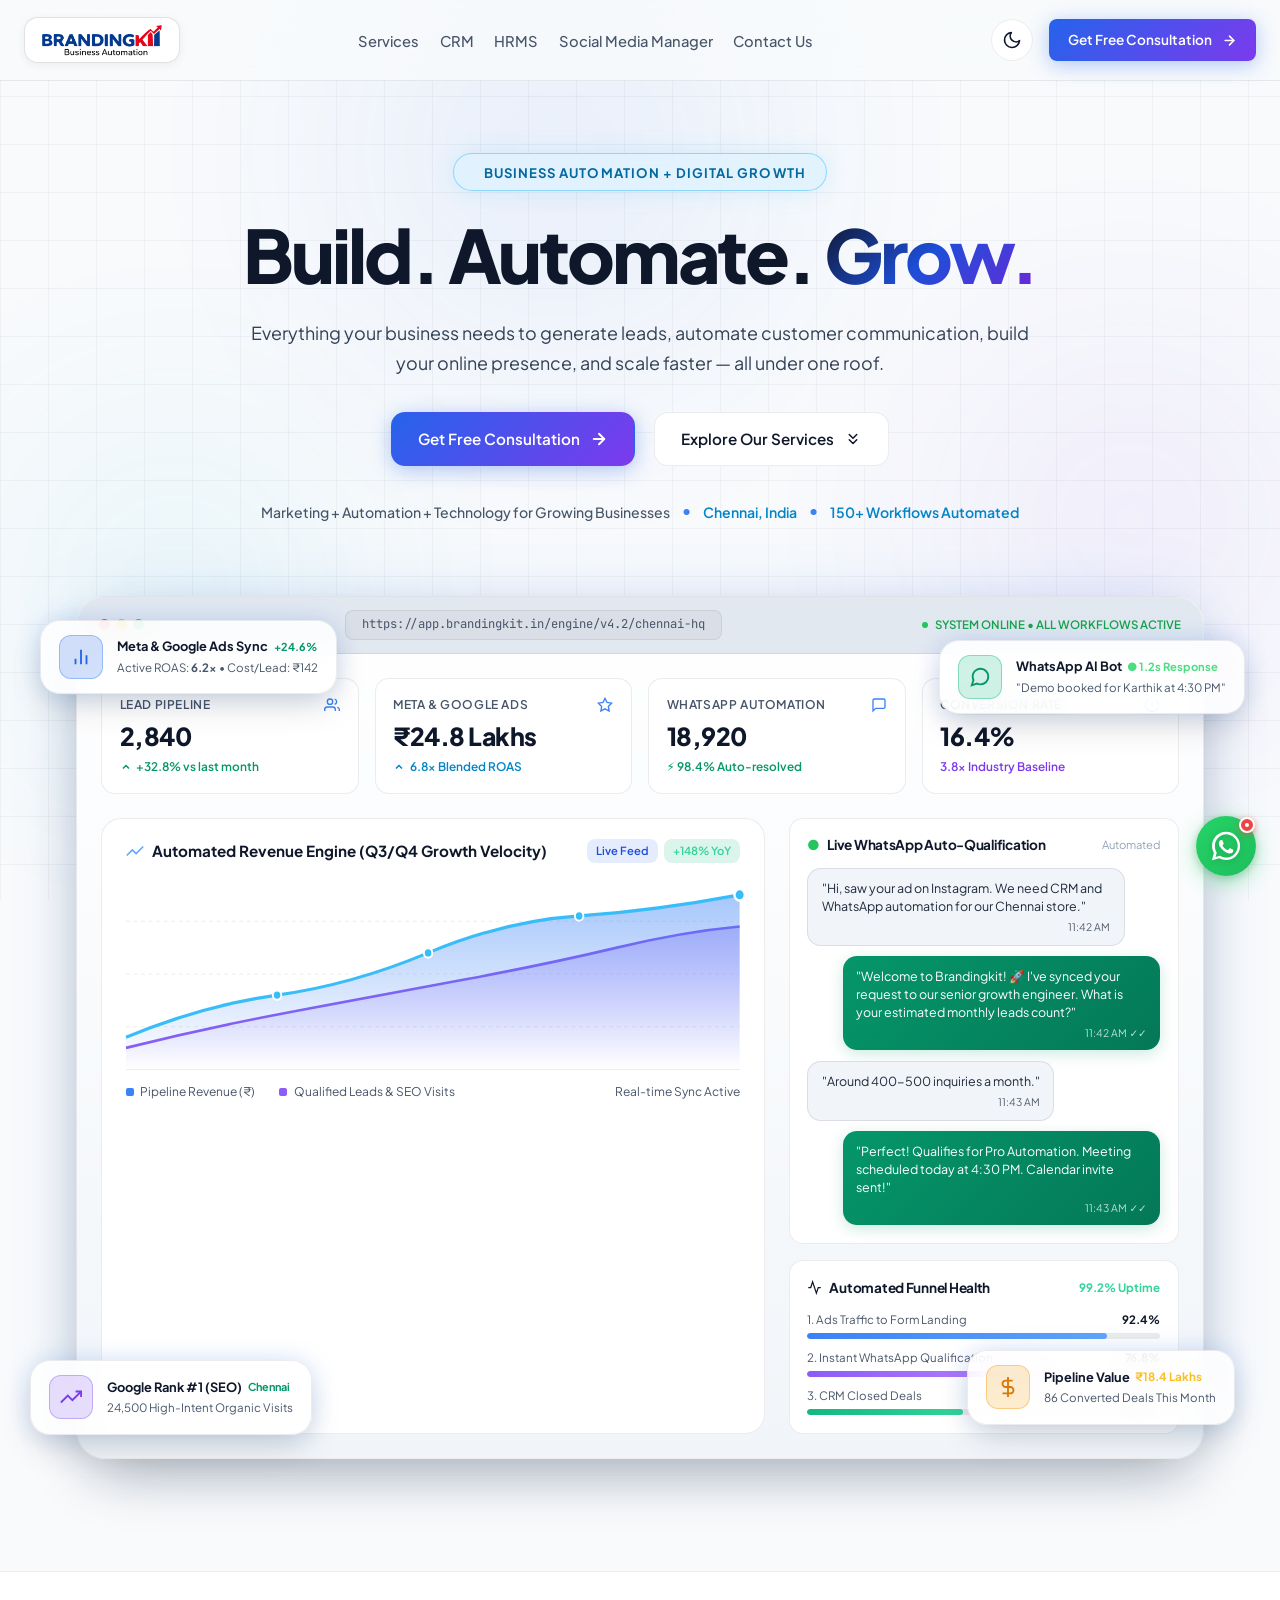
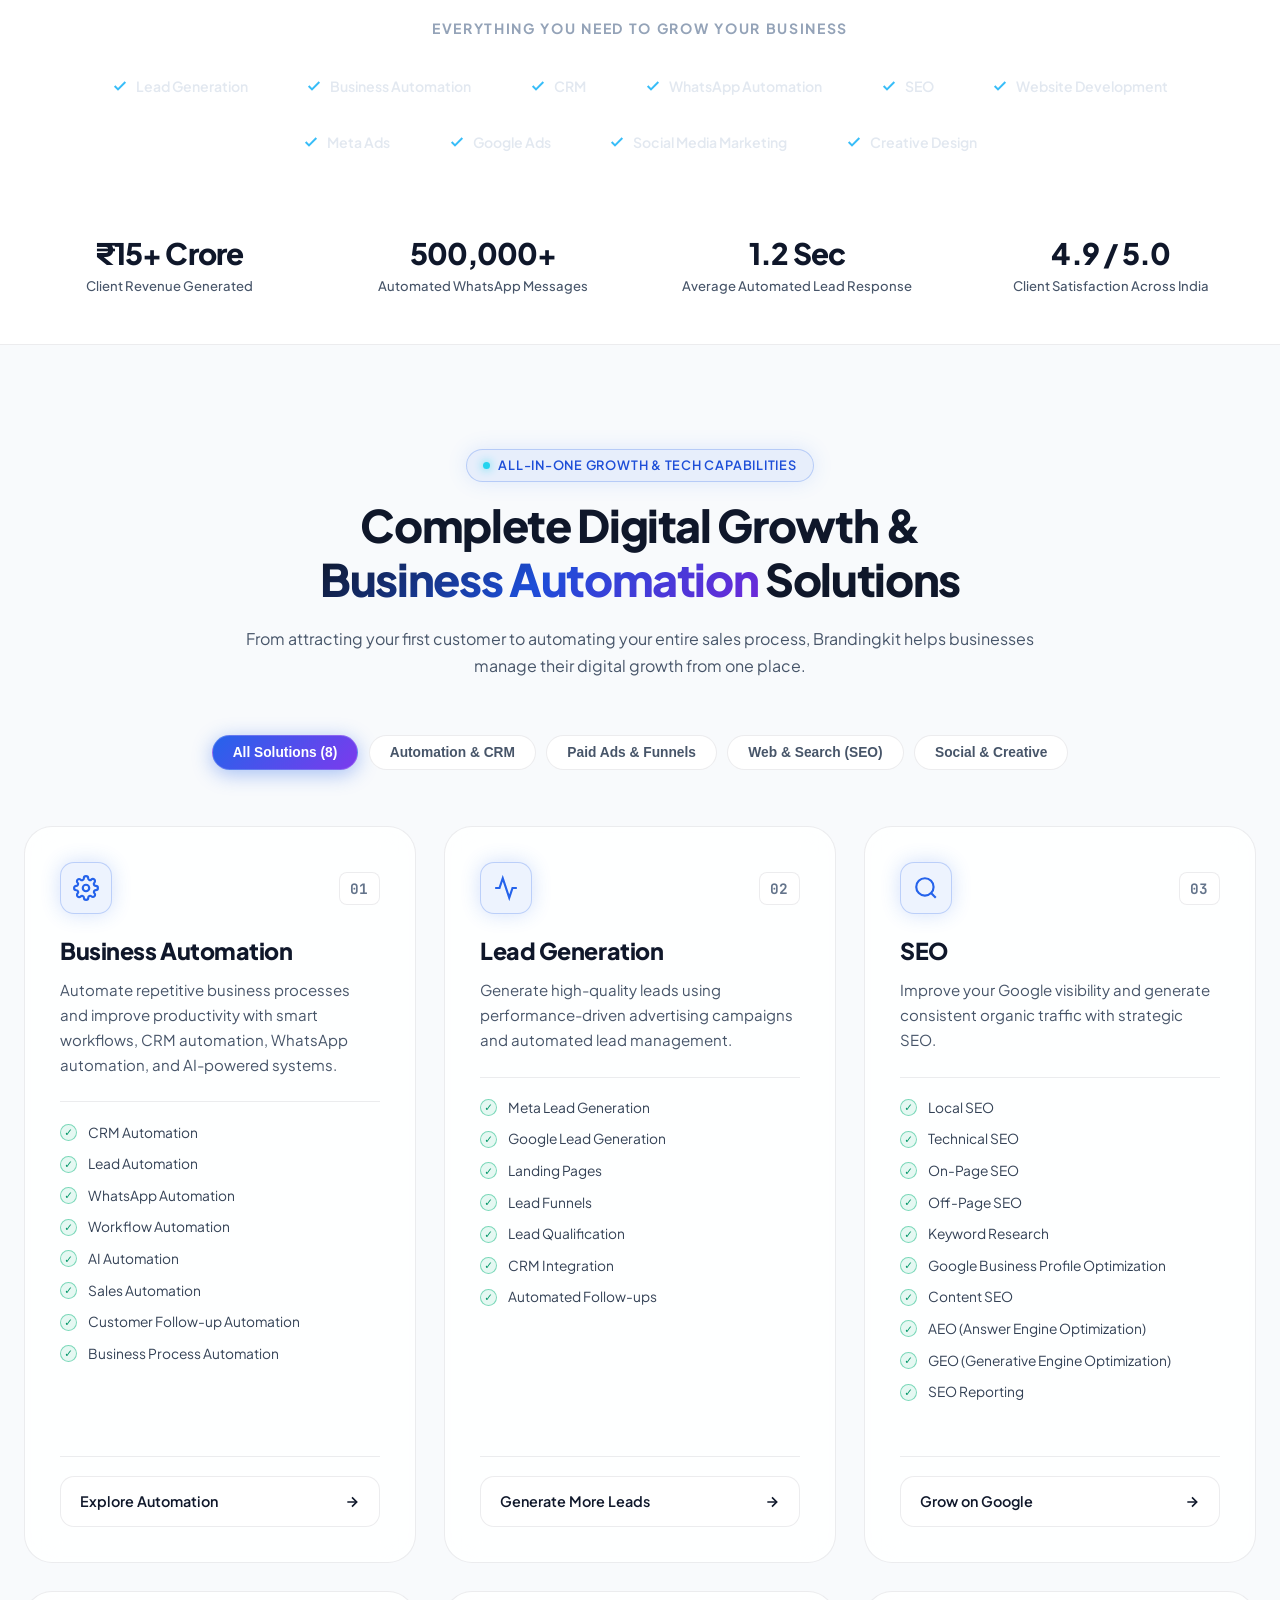
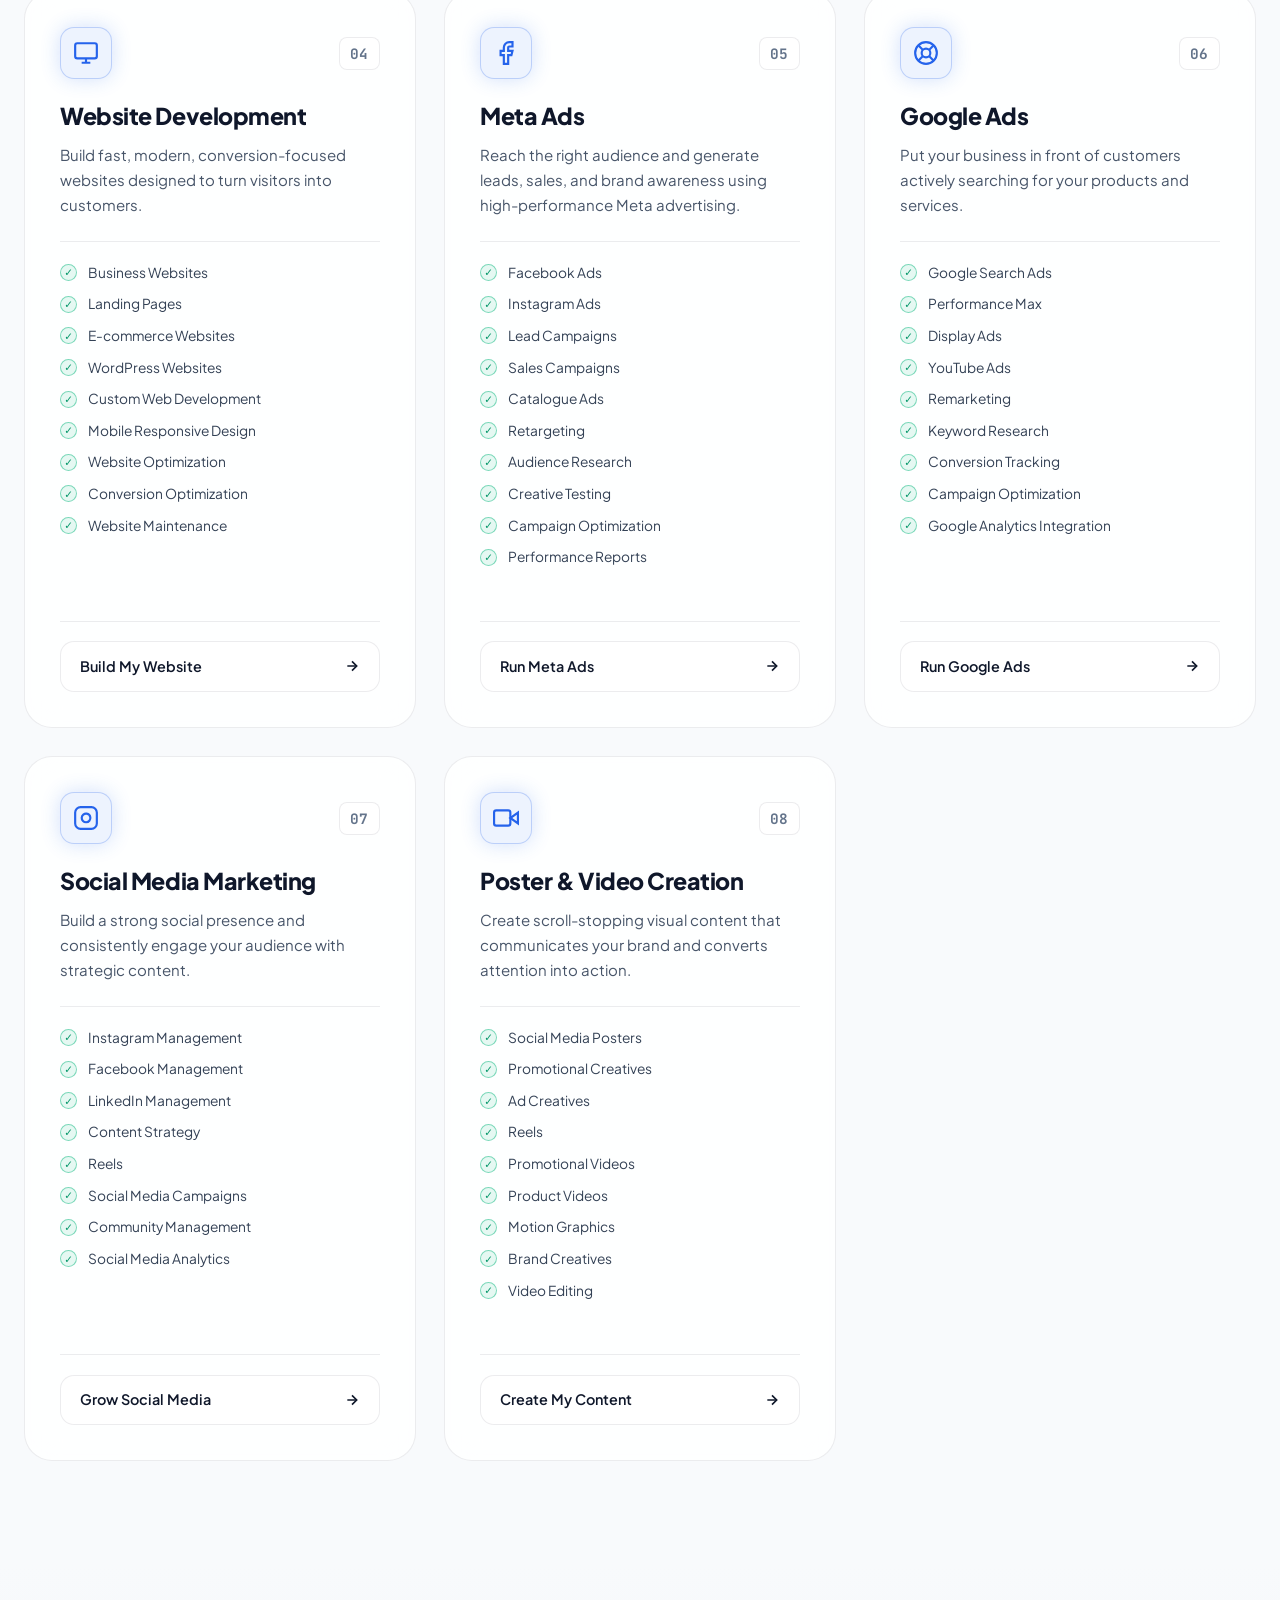
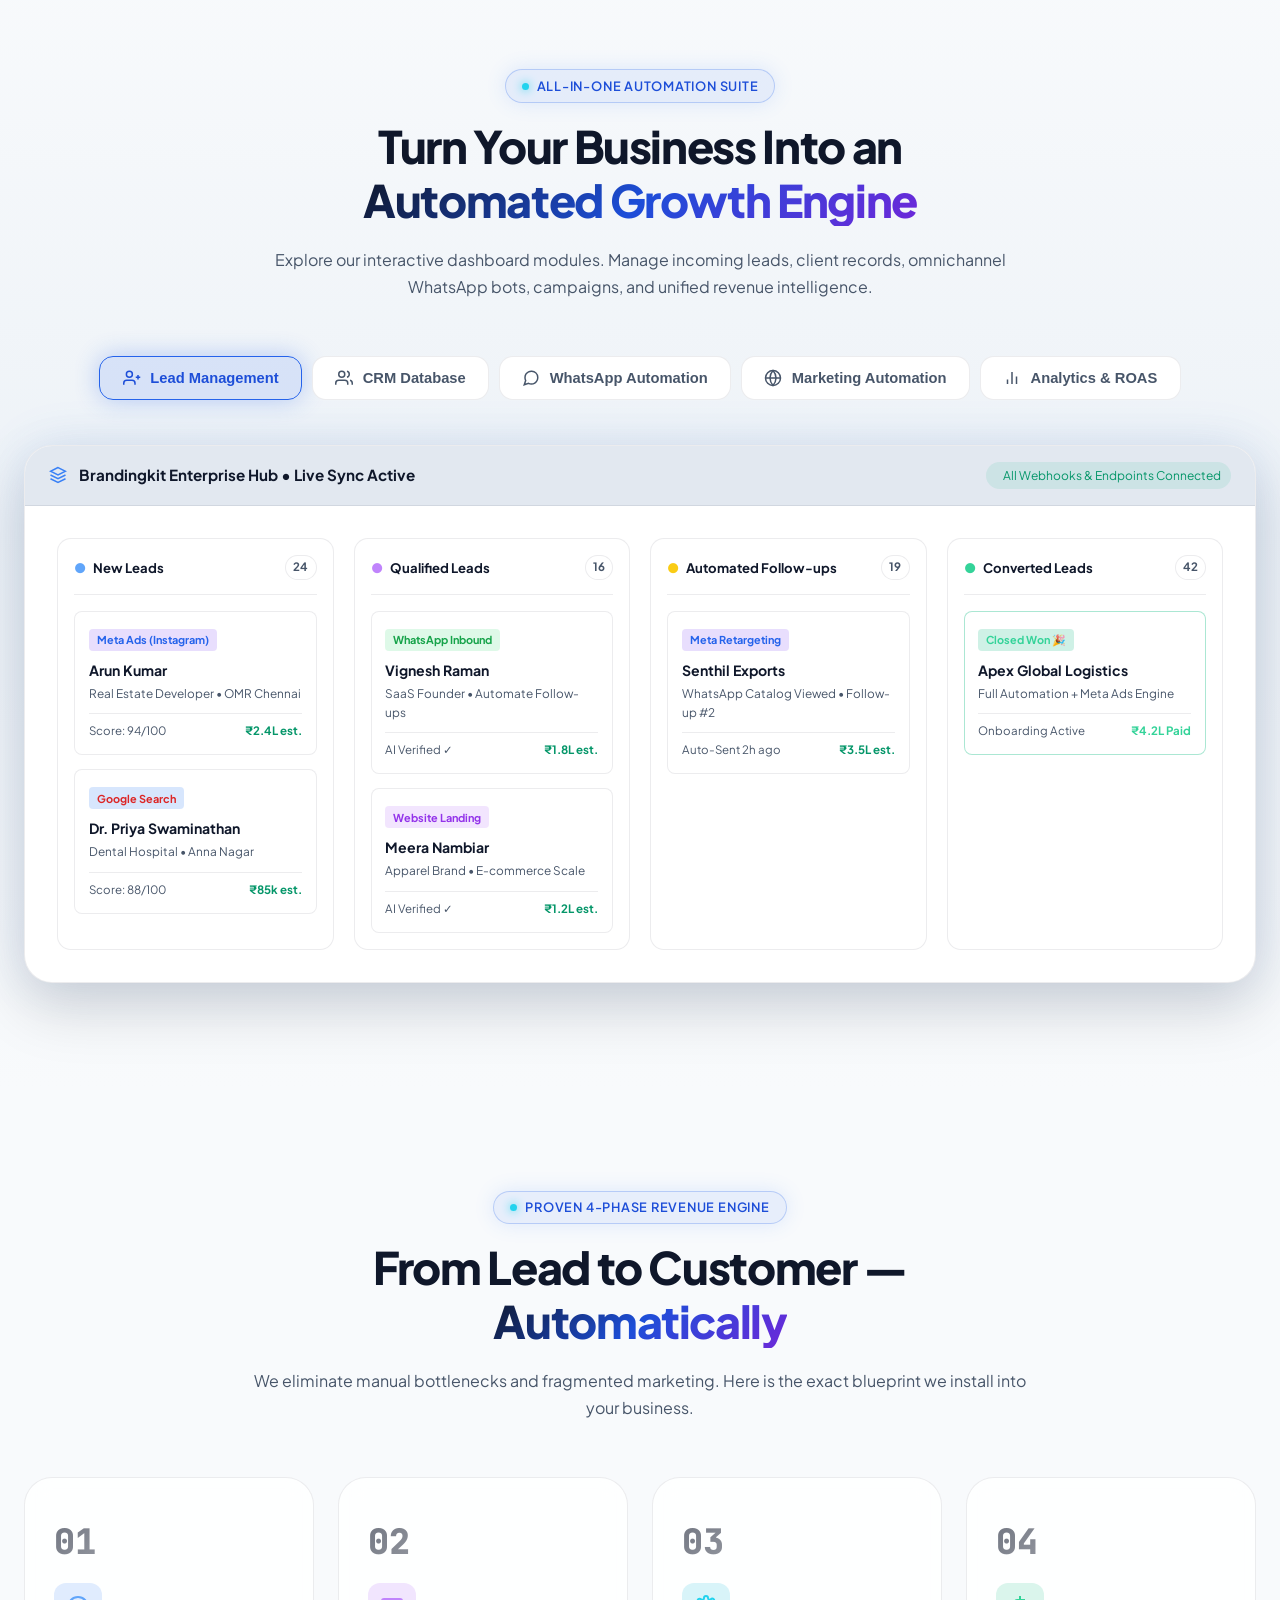
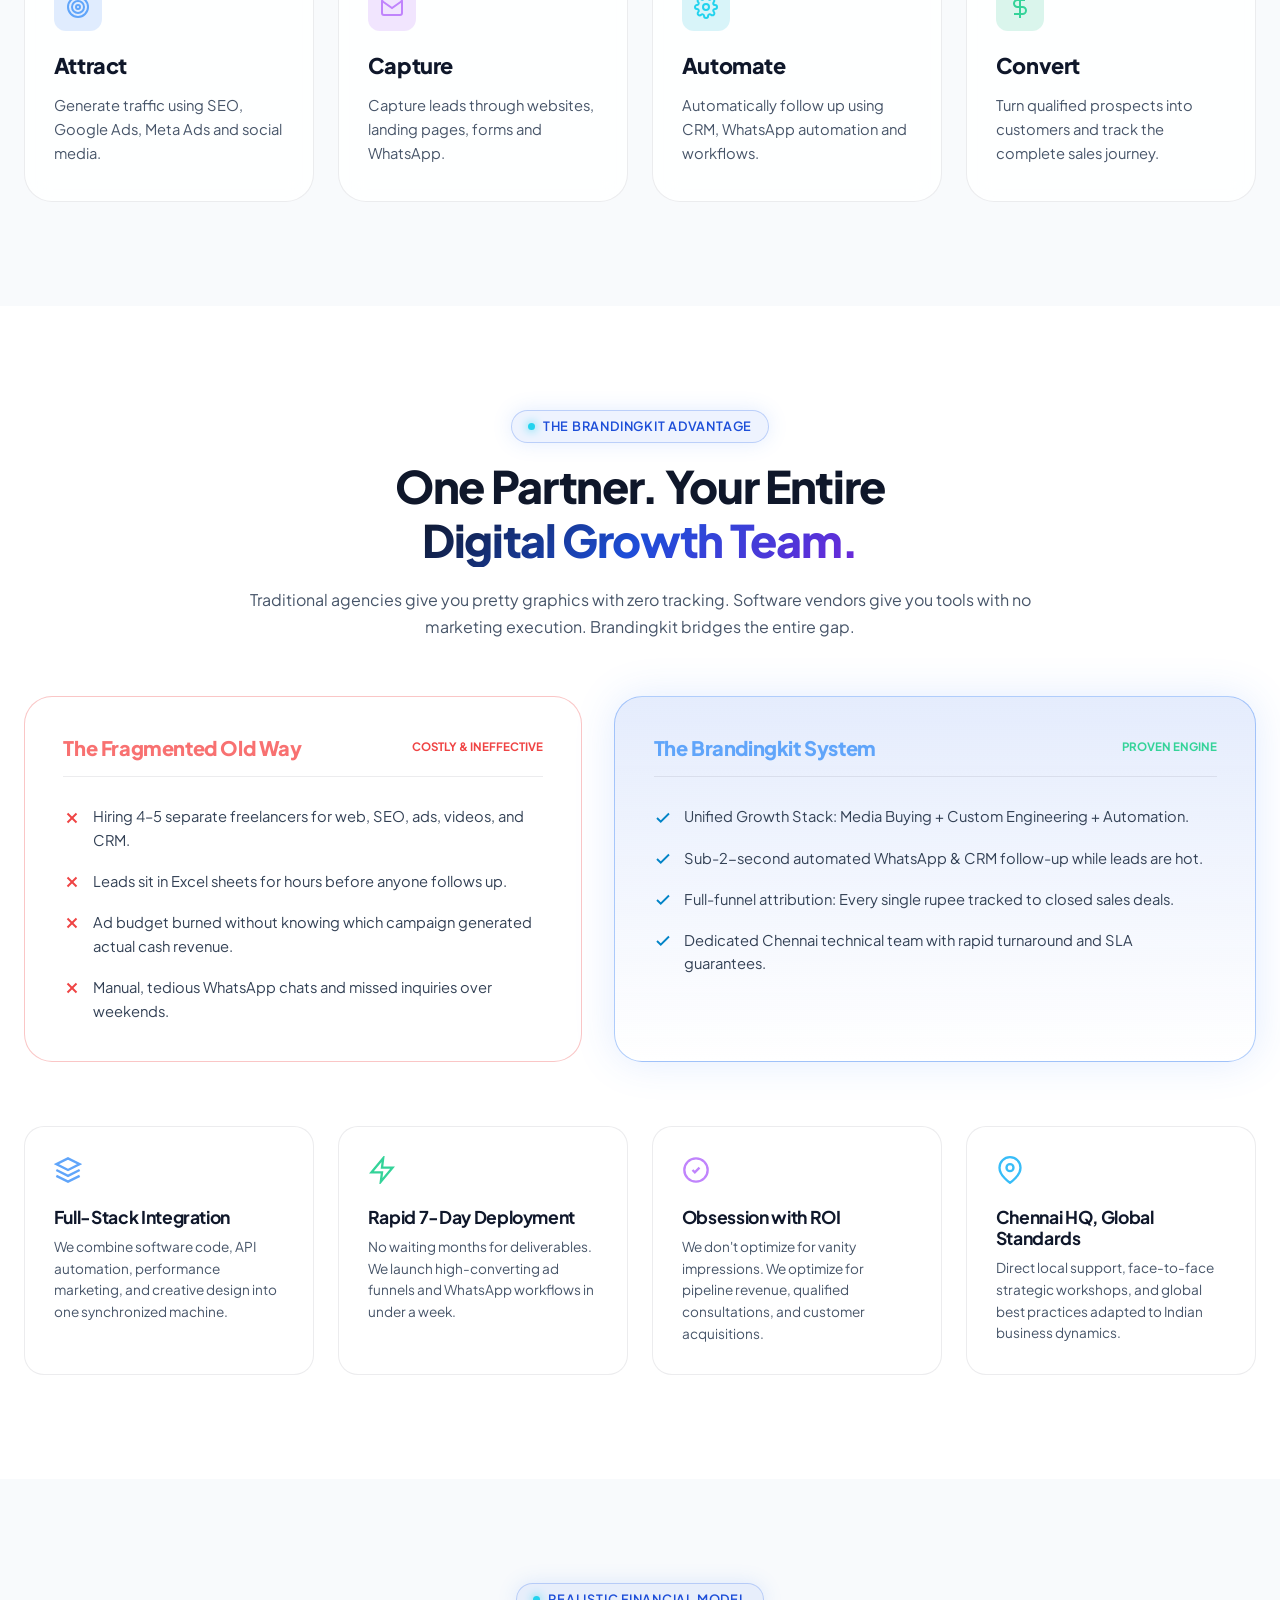
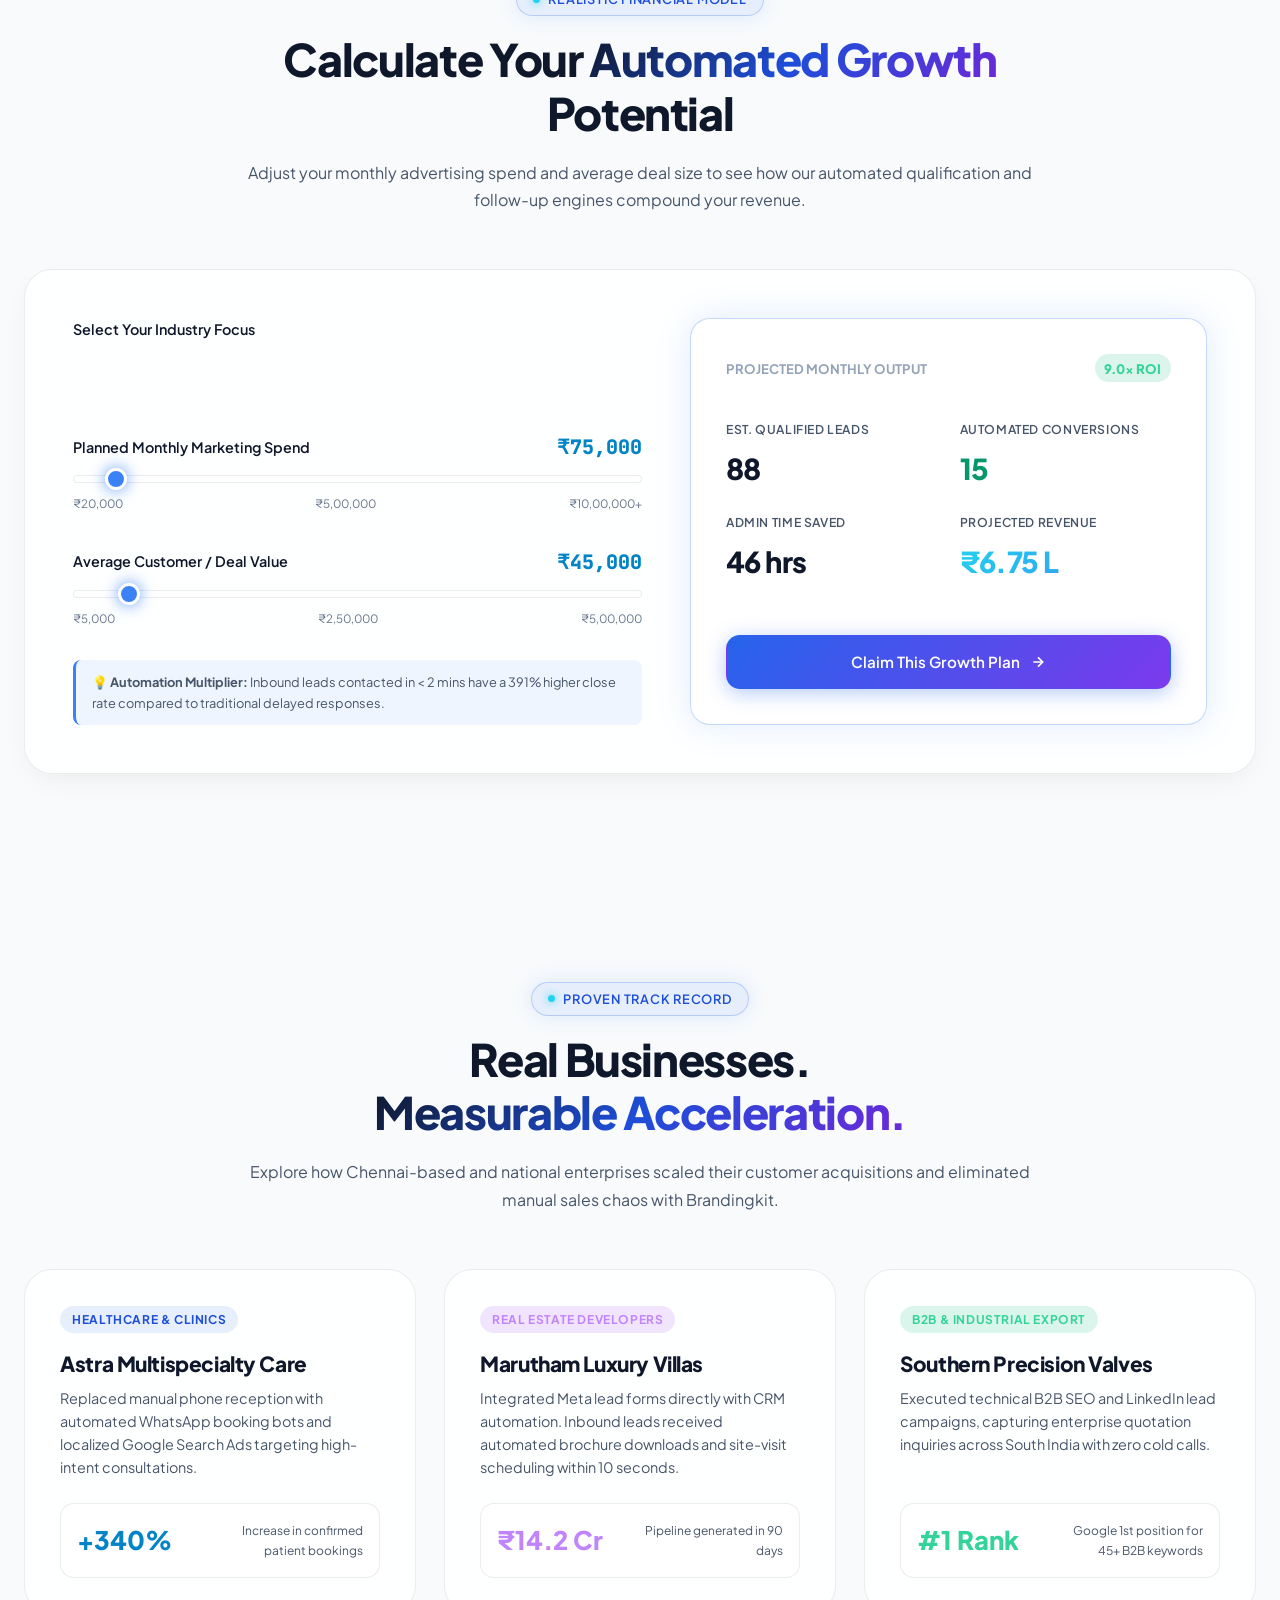
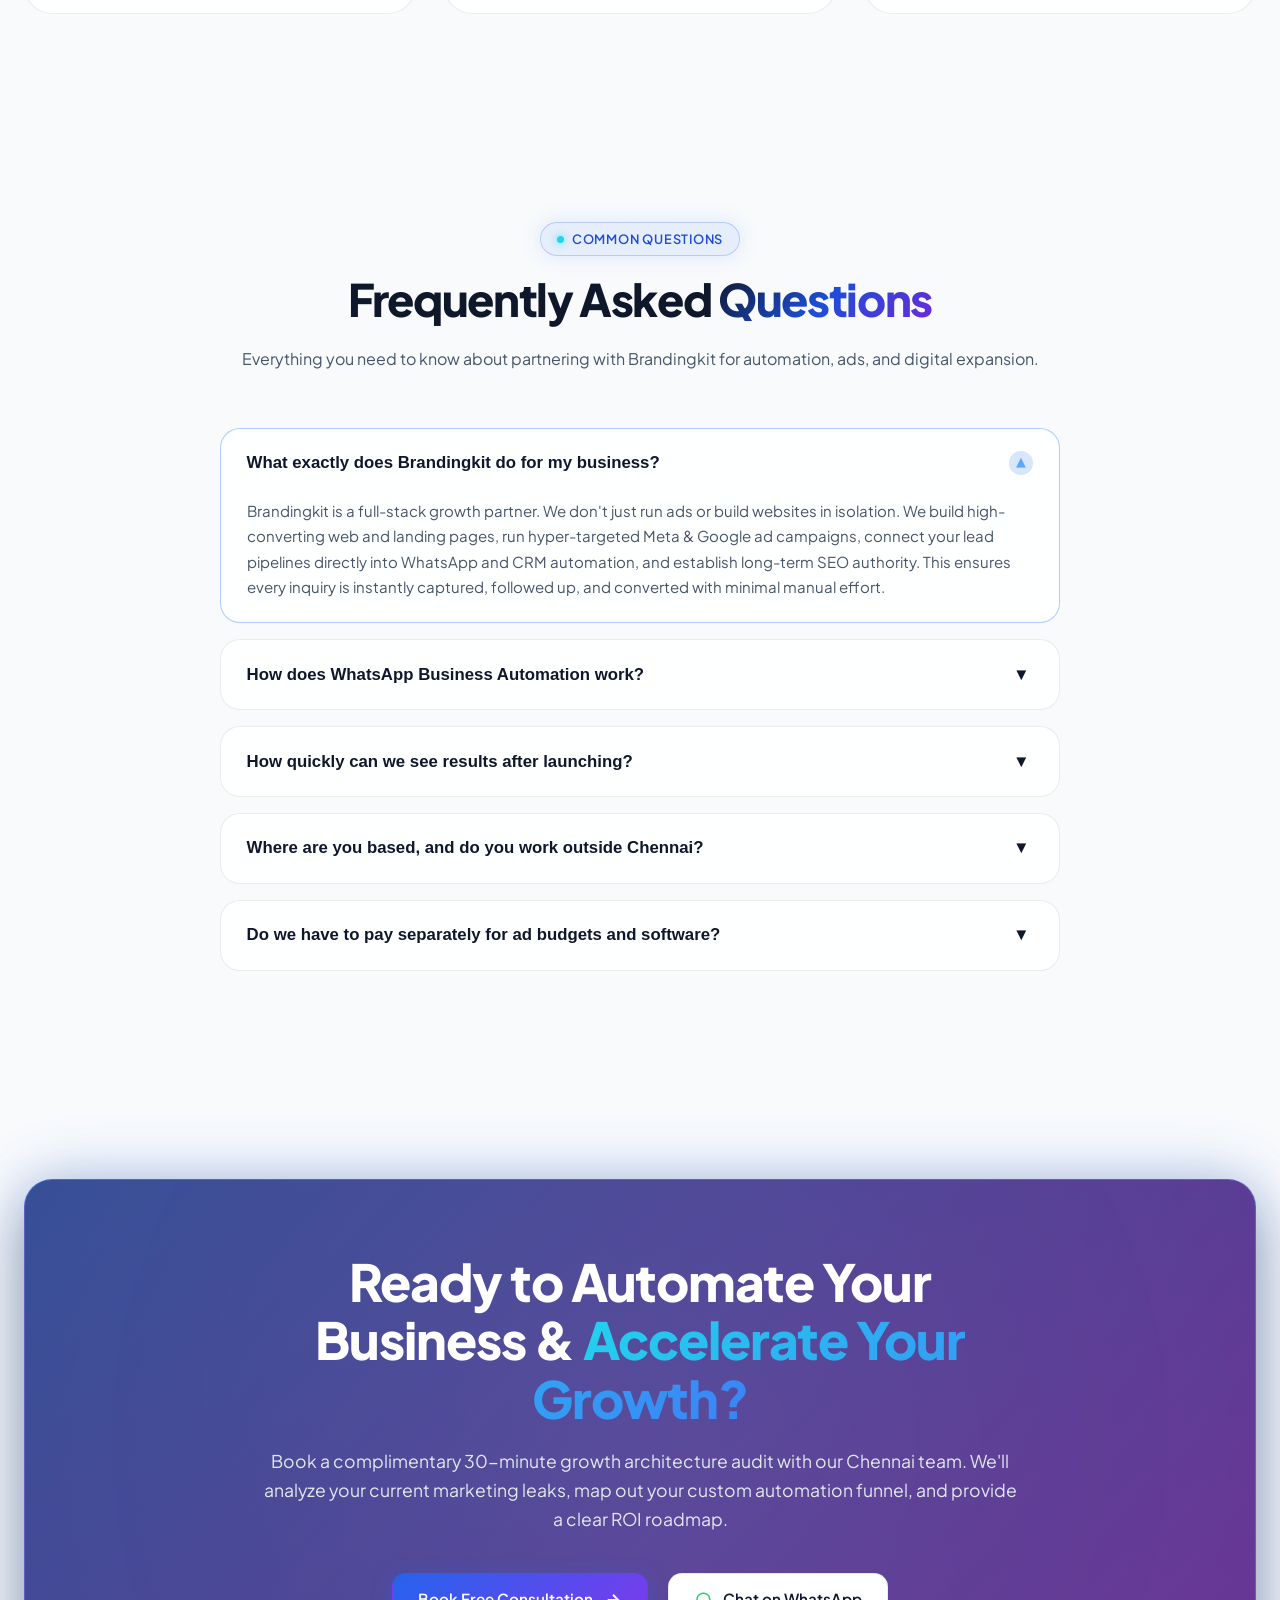
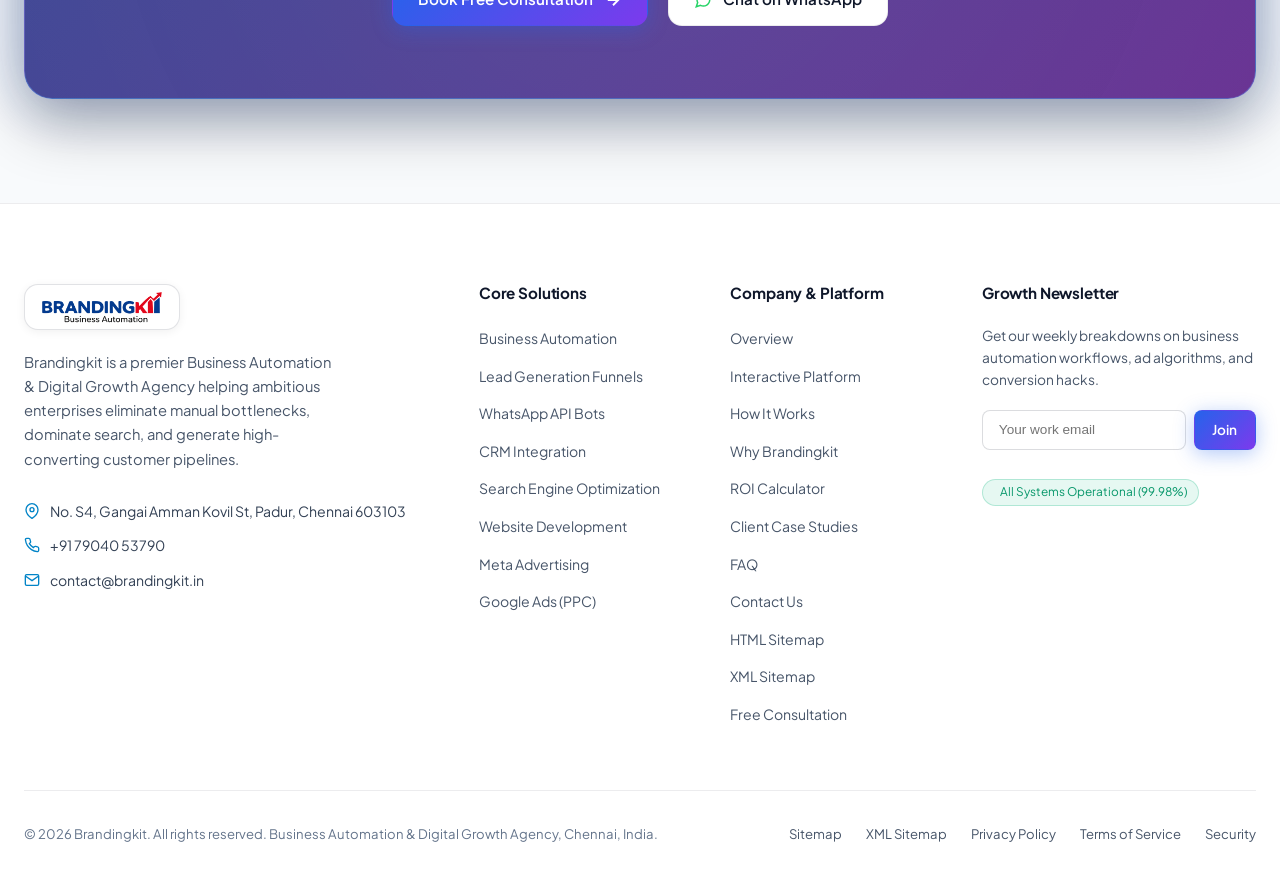
==== commit 7e7a88cf: "Add Social Media Manager to header menu and mobile navigation" ====
--- a/index.html
+++ b/index.html
@@ -84,6 +84,7 @@
           <li class="nav-item"><a href="services.html">Services</a></li>
           <li class="nav-item"><a href="https://crmautomation.brandingkit.in/" target="_blank" rel="noopener">CRM</a></li>
           <li class="nav-item"><a href="https://hrmmangement.brandingkit.in/" target="_blank" rel="noopener">HRMS</a></li>
+          <li class="nav-item"><a href="https://social.brandingkit.in/" target="_blank" rel="noopener">Social Media Manager</a></li>
           <li class="nav-item"><a href="contact.html">Contact Us</a></li>
         </ul>
       </nav>
@@ -134,6 +135,7 @@
       <li><a href="services.html">Services</a></li>
       <li><a href="https://crmautomation.brandingkit.in/" target="_blank" rel="noopener">CRM Automation</a></li>
       <li><a href="https://hrmmangement.brandingkit.in/" target="_blank" rel="noopener">HRMS Management</a></li>
+      <li><a href="https://social.brandingkit.in/" target="_blank" rel="noopener">Social Media Manager</a></li>
       <li><a href="contact.html">Contact Us</a></li>
     </ul>
     <div>
--- a/styles.css
+++ b/styles.css
@@ -453,7 +453,7 @@
 .nav-links {
   display: flex;
   align-items: center;
-  gap: 2rem;
+  gap: clamp(1rem, 1.6vw, 2rem);
   list-style: none;
 }
 
@@ -465,6 +465,7 @@
   transition: color 0.2s ease;
   position: relative;
   padding: 0.35rem 0;
+  white-space: nowrap;
 }
 
 .nav-item a:hover {
@@ -3118,6 +3119,13 @@
    RESPONSIVE DESIGN (Tablets, Mobiles, Desktops)
    ========================================================================== */
 @media (max-width: 1024px) {
+  .nav-links {
+    gap: 0.95rem;
+  }
+  .nav-item a {
+    font-size: 0.86rem;
+  }
+
   .dashboard-main-split {
     grid-template-columns: 1fr;
   }
